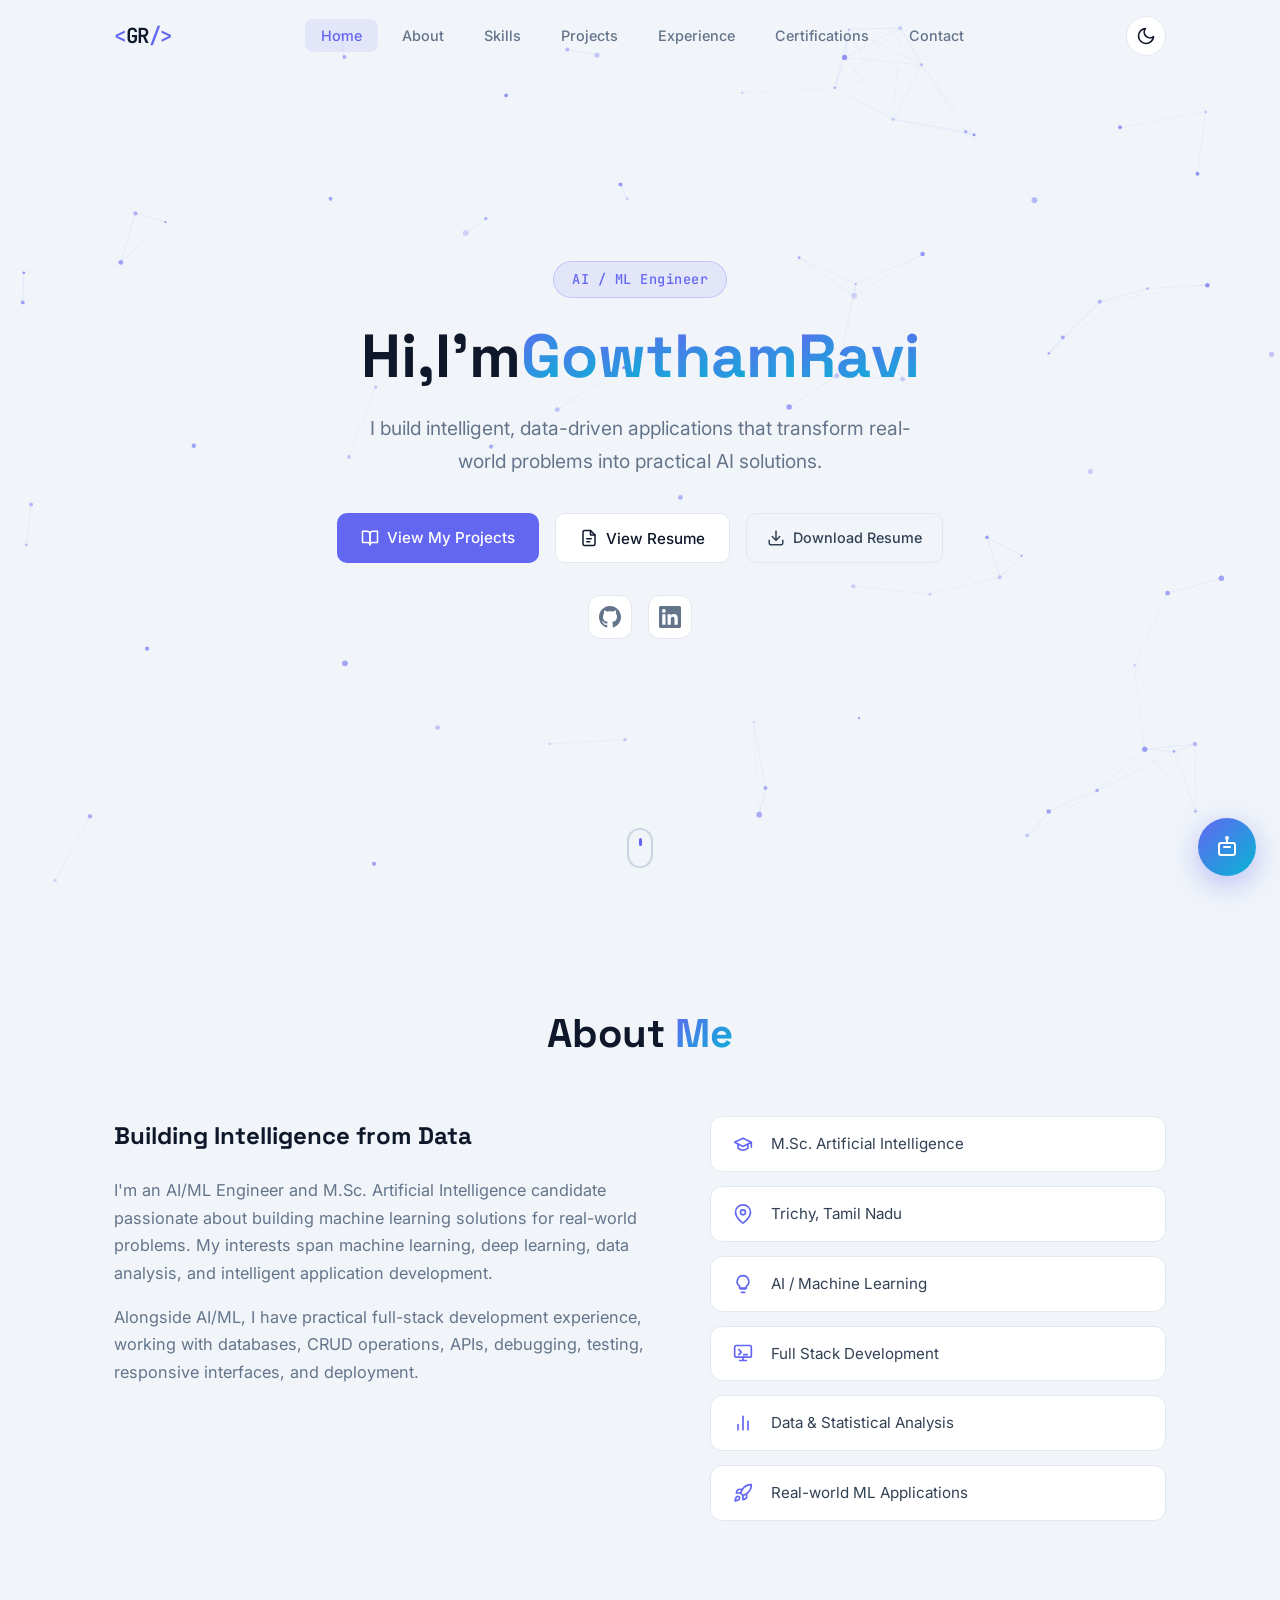
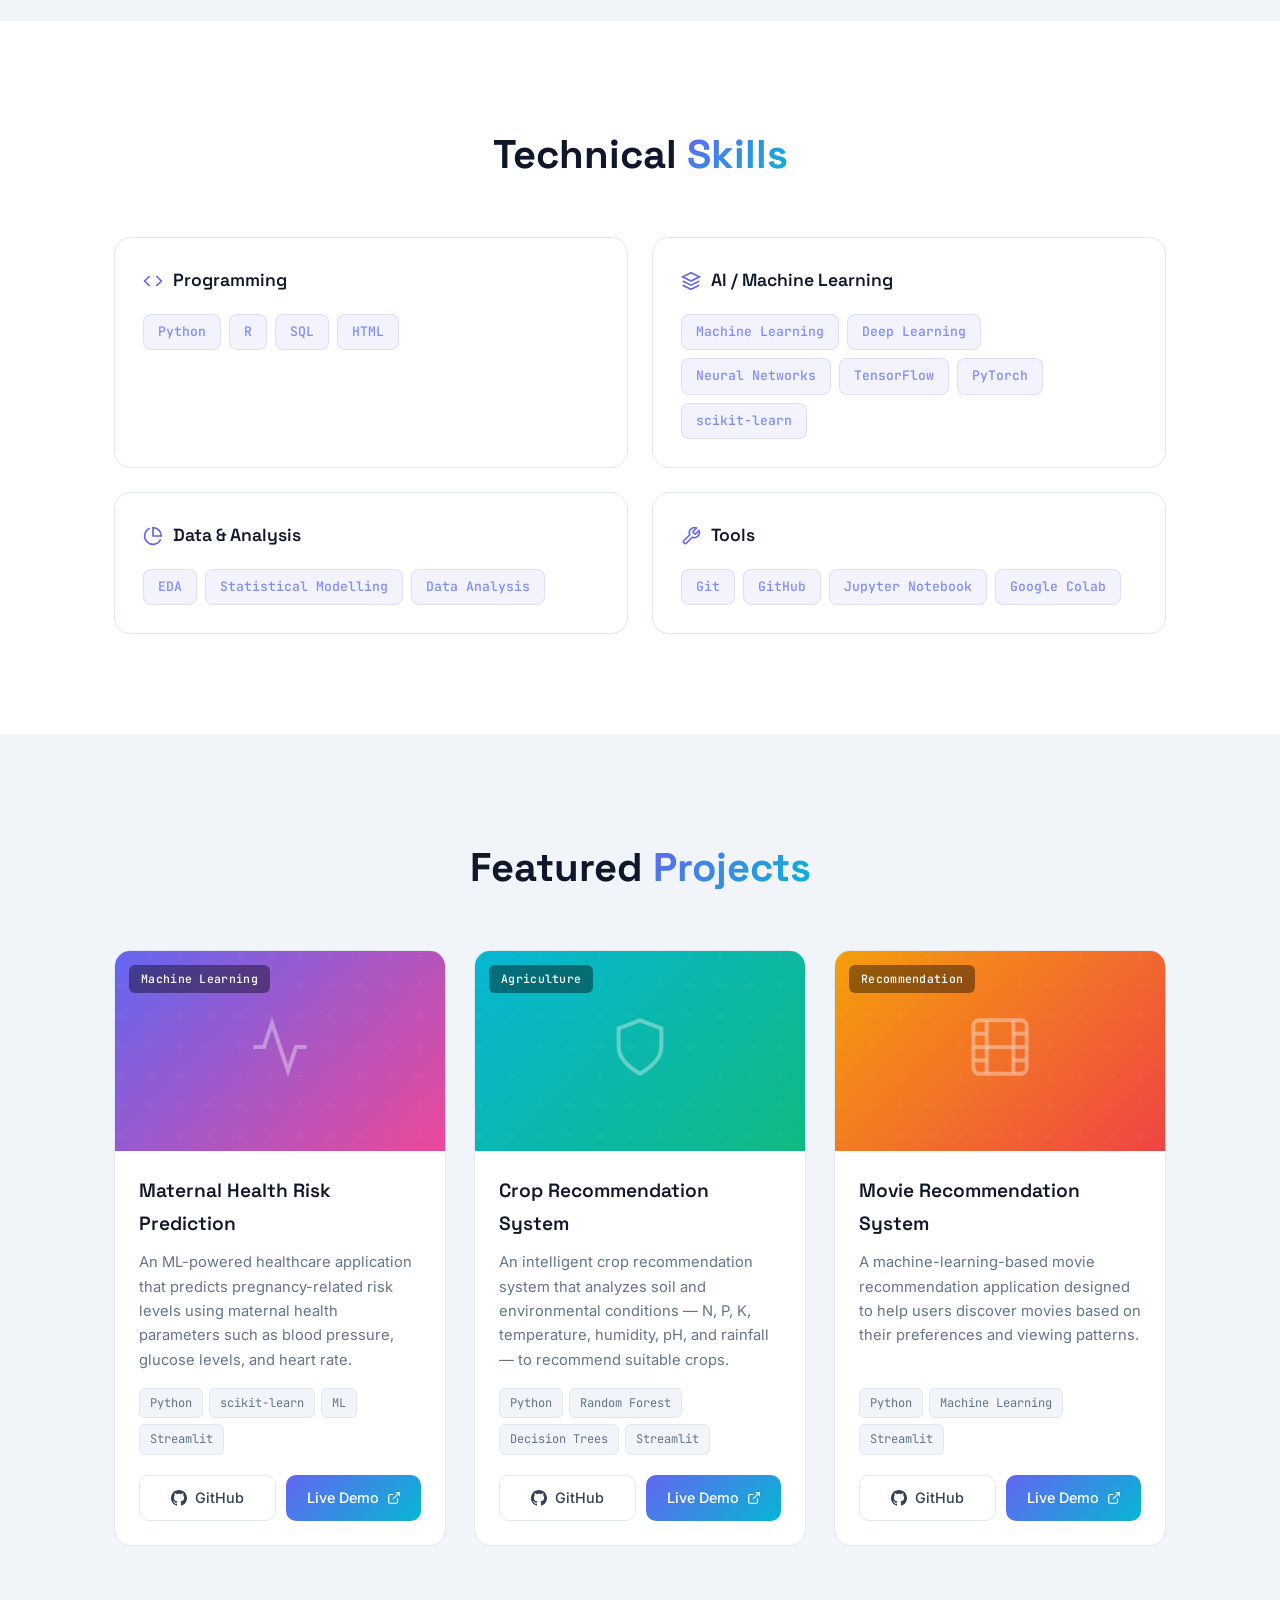
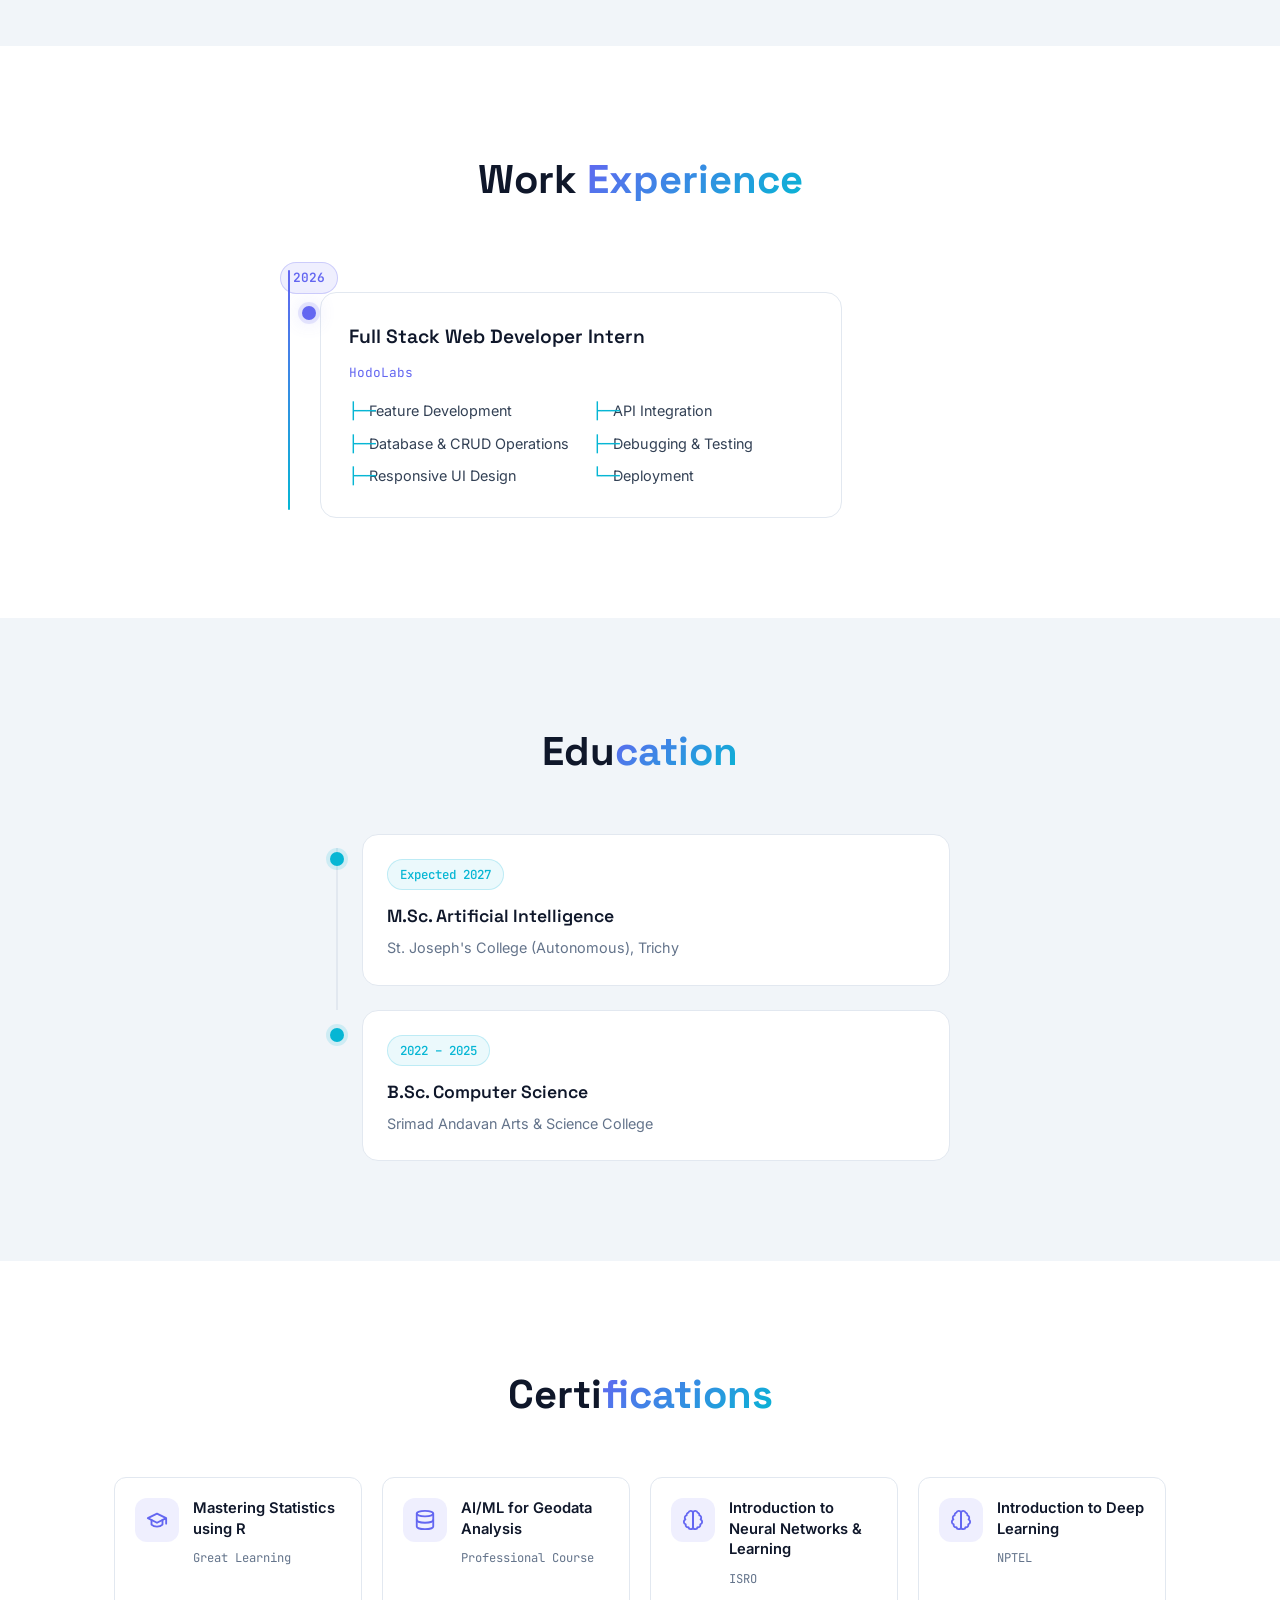
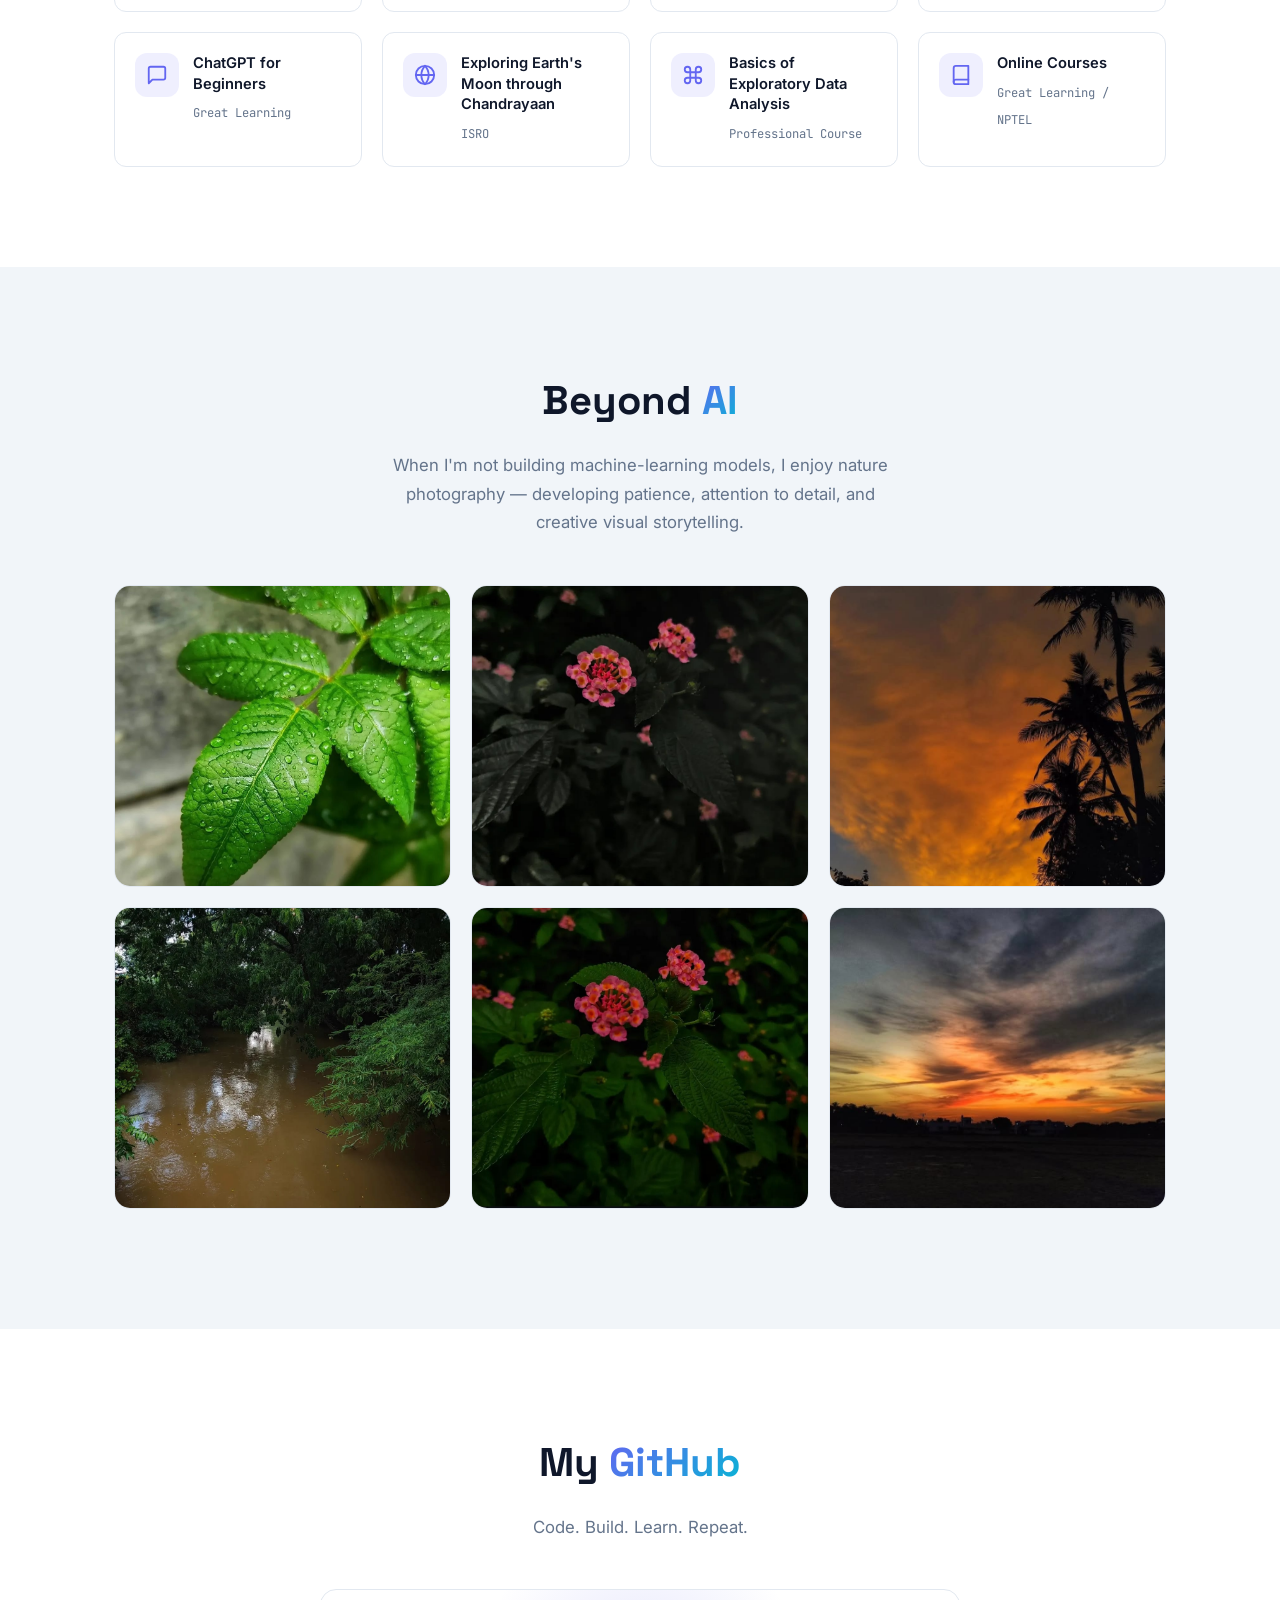
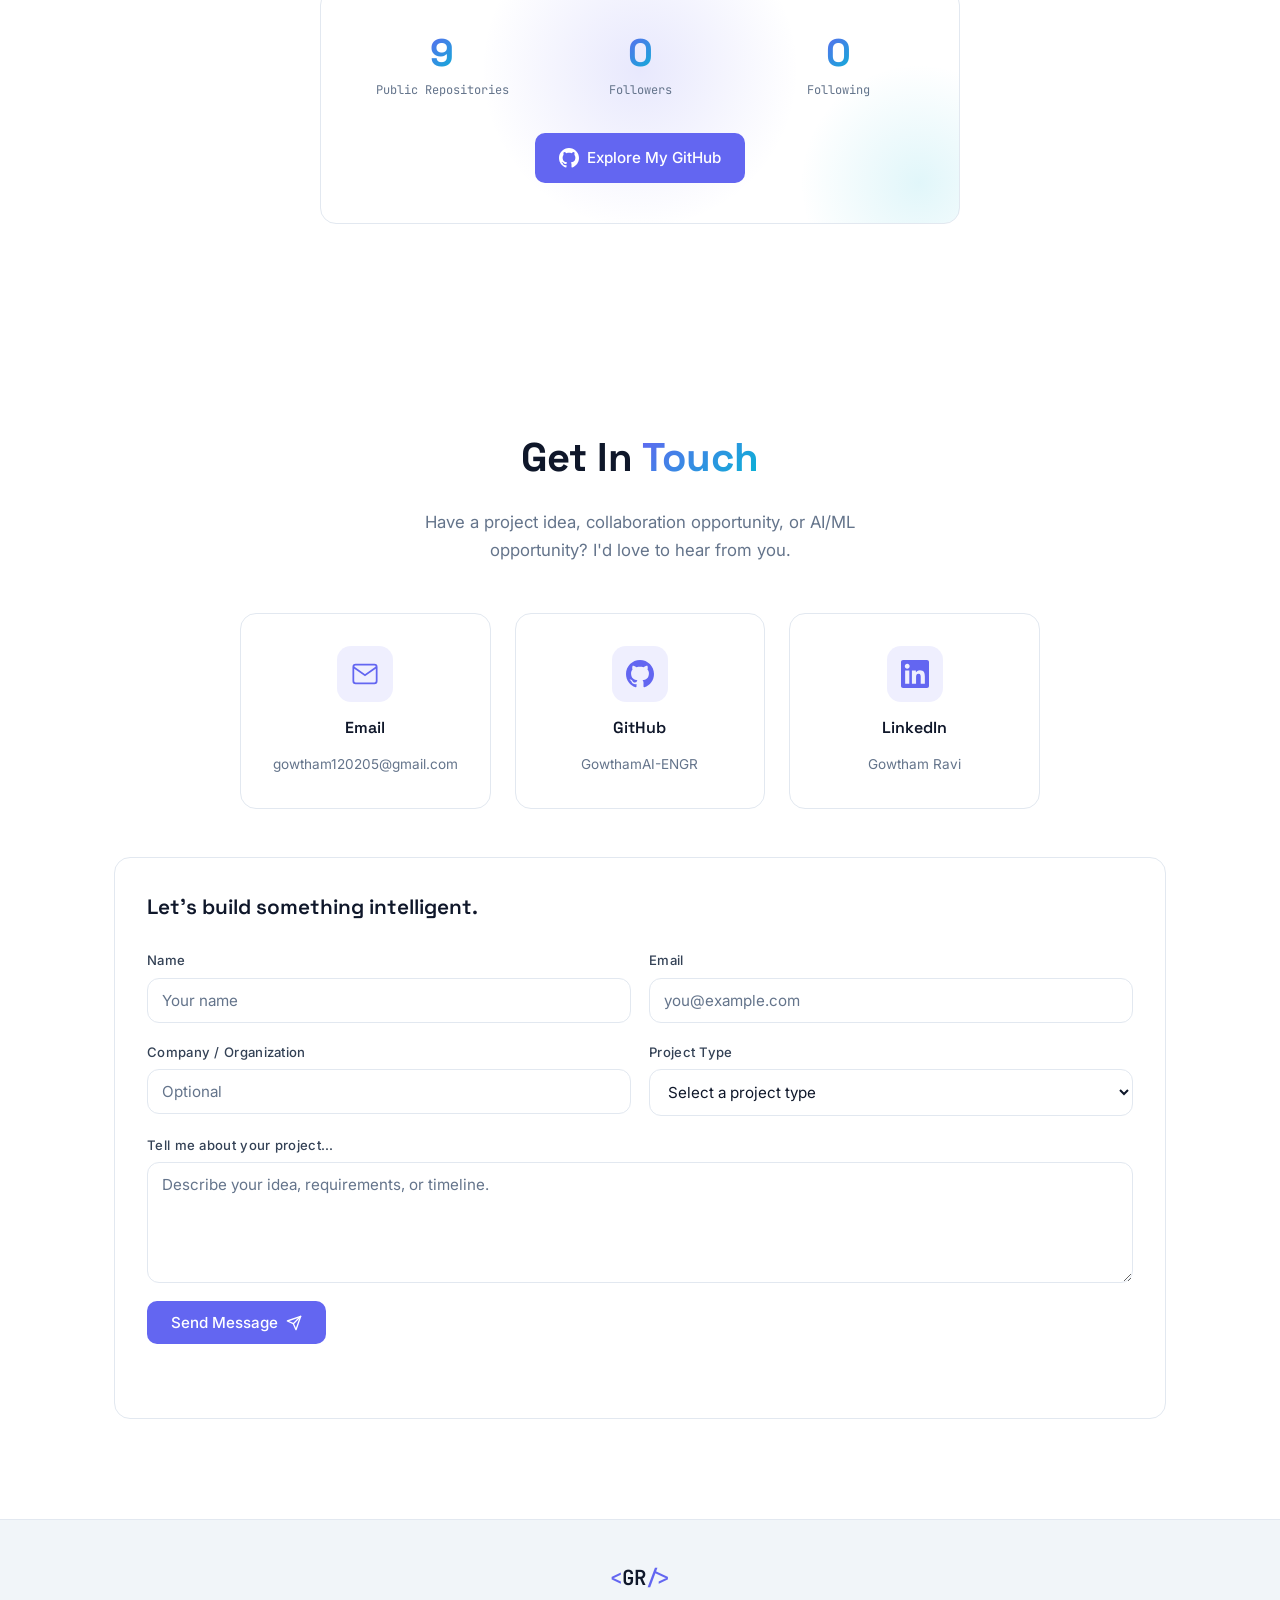
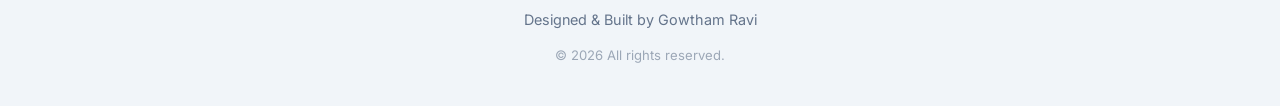
==== index.html @ 87777c16 "Fix contact form: send via Formspree instead of mailto" ====
<!DOCTYPE html>
<html lang="en" data-theme="dark">
<head>
  <meta charset="UTF-8">
  <meta name="viewport" content="width=device-width, initial-scale=1.0">
  <title>Gowtham Ravi | AI/ML Engineer</title>
  <meta name="description" content="Gowtham Ravi — AI/ML Engineer and M.Sc. Artificial Intelligence candidate building practical machine-learning and data-driven solutions.">
  <meta name="keywords" content="AI, ML, Machine Learning, Deep Learning, Python, TensorFlow, PyTorch, Portfolio">
  <meta name="author" content="Gowtham Ravi">
  <meta name="robots" content="index, follow">
  <meta name="theme-color" content="#0B1120">

  <!-- Open Graph -->
  <meta property="og:title" content="Gowtham Ravi | AI/ML Engineer">
  <meta property="og:description" content="Gowtham Ravi — AI/ML Engineer and M.Sc. Artificial Intelligence candidate building practical machine-learning and data-driven solutions.">
  <meta property="og:type" content="website">
  <meta property="og:url" content="https://gowthamai-engr.github.io/my-portfolio/">
  <meta property="og:image" content="assets/photos/photo-1.jpg">

  <!-- Twitter -->
  <meta name="twitter:card" content="summary_large_image">
  <meta name="twitter:title" content="Gowtham Ravi | AI/ML Engineer">
  <meta name="twitter:description" content="AI/ML Engineer building practical machine-learning and data-driven solutions.">

  <!-- Structured Data -->
  <script type="application/ld+json">
  {
    "@context": "https://schema.org",
    "@type": "Person",
    "name": "Gowtham Ravi",
    "jobTitle": "AI/ML Engineer",
    "email": "mailto:gowtham120205@gmail.com",
    "url": "https://gowthamai-engr.github.io/my-portfolio/",
    "sameAs": [
      "https://github.com/GowthamAI-ENGR",
      "https://www.linkedin.com/in/gowtham-ravi-12ph27b2532a6"
    ]
  }
  </script>

  <!-- Fonts -->
  <link rel="preconnect" href="https://fonts.googleapis.com">
  <link rel="preconnect" href="https://fonts.gstatic.com" crossorigin>
  <link href="https://fonts.googleapis.com/css2?family=Inter:wght@300;400;500;600;700&family=JetBrains+Mono:wght@400;500&family=Space+Grotesk:wght@500;600;700&display=swap" rel="stylesheet">

  <!-- Stylesheet -->
  <link rel="stylesheet" href="css/style.css">
  <link rel="stylesheet" href="css/features.css">

  <script>
    (function () {
      try {
        var stored = localStorage.getItem('gr-theme');
        var prefersDark = window.matchMedia('(prefers-color-scheme: dark)').matches;
        var theme = stored === 'light' || stored === 'dark' ? stored : (prefersDark ? 'dark' : 'light');
        document.documentElement.setAttribute('data-theme', theme);
      } catch (e) {
        document.documentElement.setAttribute('data-theme', 'dark');
      }
    })();
  </script>

  <!-- Favicon -->
  <link rel="icon" type="image/svg+xml" href="data:image/svg+xml,%3Csvg xmlns='http://www.w3.org/2000/svg' viewBox='0 0 24 24' fill='none' stroke='%236366f1' stroke-width='2' stroke-linecap='round' stroke-linejoin='round'%3E%3Cpath d='M12 2a5 5 0 0 1 5 5c0 1.1-.4 2.1-1 2.9.6.8 1 1.8 1 2.9a3 3 0 0 1-3 3h-2a3 3 0 0 1-3-3c0-1.1.4-2.1 1-2.9A5 5 0 0 1 12 2z'/%3E%3Cpath d='M12 22v-3'/%3E%3Cpath d='M9 19h6'/%3E%3C/svg%3E">
</head>
<body>

  <!-- Scroll Progress Bar -->
  <div class="scroll-progress" id="scrollProgress"></div>

  <!-- Navbar -->
  <nav class="navbar" id="navbar" aria-label="Primary">
    <div class="nav-container">
      <a href="#home" class="nav-logo">
        <span class="logo-bracket">&lt;</span>GR<span class="logo-bracket">/&gt;</span>
      </a>

      <ul class="nav-links" id="navLinks">
        <li><a href="#home" class="nav-link active">Home</a></li>
        <li><a href="#about" class="nav-link">About</a></li>
        <li><a href="#skills" class="nav-link">Skills</a></li>
        <li><a href="#projects" class="nav-link">Projects</a></li>
        <li><a href="#experience" class="nav-link">Experience</a></li>
        <li><a href="#certifications" class="nav-link">Certifications</a></li>
        <li><a href="#contact" class="nav-link">Contact</a></li>
      </ul>

      <button class="theme-toggle" id="themeToggle" aria-label="Toggle color theme" title="Toggle theme">
        <svg class="theme-icon theme-icon-sun" width="20" height="20" viewBox="0 0 24 24" fill="none" stroke="currentColor" stroke-width="2" stroke-linecap="round" stroke-linejoin="round"><circle cx="12" cy="12" r="5"/><line x1="12" y1="1" x2="12" y2="3"/><line x1="12" y1="21" x2="12" y2="23"/><line x1="4.22" y1="4.22" x2="5.64" y2="5.64"/><line x1="18.36" y1="18.36" x2="19.78" y2="19.78"/><line x1="1" y1="12" x2="3" y2="12"/><line x1="21" y1="12" x2="23" y2="12"/><line x1="4.22" y1="19.78" x2="5.64" y2="18.36"/><line x1="18.36" y1="5.64" x2="19.78" y2="4.22"/></svg>
        <svg class="theme-icon theme-icon-moon" width="20" height="20" viewBox="0 0 24 24" fill="none" stroke="currentColor" stroke-width="2" stroke-linecap="round" stroke-linejoin="round"><path d="M21 12.79A9 9 0 1 1 11.21 3 7 7 0 0 0 21 12.79z"/></svg>
      </button>

      <button class="hamburger" id="hamburger" aria-label="Toggle menu">
        <span></span>
        <span></span>
        <span></span>
      </button>
    </div>
  </nav>

  <!-- Hero Section -->
  <section class="hero" id="home">
    <canvas class="hero-canvas" id="heroCanvas"></canvas>
    <div class="hero-content">
      <div class="hero-badge">AI / ML Engineer</div>
      <h1 class="hero-title">
        Hi, I'm <span class="gradient-text">Gowtham Ravi</span>
      </h1>
      <p class="hero-subtitle">
        I build intelligent, data-driven applications that transform real-world problems into practical AI solutions.
      </p>
      <div class="hero-buttons">
        <a href="#projects" class="btn btn-primary magnetic-btn">
          <svg width="18" height="18" viewBox="0 0 24 24" fill="none" stroke="currentColor" stroke-width="2" stroke-linecap="round" stroke-linejoin="round"><path d="M2 3h6a4 4 0 0 1 4 4v14a3 3 0 0 0-3-3H2z"/><path d="M22 3h-6a4 4 0 0 0-4 4v14a3 3 0 0 1 3-3h7z"/></svg>
          View My Projects
        </a>
        <button type="button" class="btn btn-secondary" id="openResumeBtn">
          <svg width="18" height="18" viewBox="0 0 24 24" fill="none" stroke="currentColor" stroke-width="2" stroke-linecap="round" stroke-linejoin="round"><path d="M14 2H6a2 2 0 0 0-2 2v16a2 2 0 0 0 2 2h12a2 2 0 0 0 2-2V8z"/><polyline points="14 2 14 8 20 8"/><line x1="9" y1="13" x2="15" y2="13"/><line x1="9" y1="17" x2="13" y2="17"/></svg>
          View Resume
        </button>
        <a href="assets/resume.pdf" class="btn btn-outline" download>
          <svg width="18" height="18" viewBox="0 0 24 24" fill="none" stroke="currentColor" stroke-width="2" stroke-linecap="round" stroke-linejoin="round"><path d="M21 15v4a2 2 0 0 1-2 2H5a2 2 0 0 1-2-2v-4"/><polyline points="7 10 12 15 17 10"/><line x1="12" y1="15" x2="12" y2="3"/></svg>
          Download Resume
        </a>
      </div>
      <div class="hero-socials">
        <a href="https://github.com/GowthamAI-ENGR" target="_blank" rel="noopener" class="social-link" aria-label="GitHub">
          <svg width="22" height="22" viewBox="0 0 24 24" fill="currentColor"><path d="M12 0c-6.626 0-12 5.373-12 12 0 5.302 3.438 9.8 8.207 11.387.599.111.793-.261.793-.577v-2.234c-3.338.726-4.033-1.416-4.033-1.416-.546-1.387-1.333-1.756-1.333-1.756-1.089-.745.083-.729.083-.729 1.205.084 1.839 1.237 1.839 1.237 1.07 1.834 2.807 1.304 3.492.997.107-.775.418-1.305.762-1.604-2.665-.305-5.467-1.334-5.467-5.931 0-1.311.469-2.381 1.236-3.221-.124-.303-.535-1.524.117-3.176 0 0 1.008-.322 3.301 1.23.957-.266 1.983-.399 3.003-.404 1.02.005 2.047.138 3.006.404 2.291-1.552 3.297-1.23 3.297-1.23.653 1.653.242 2.874.118 3.176.77.84 1.235 1.911 1.235 3.221 0 4.609-2.807 5.624-5.479 5.921.43.372.823 1.102.823 2.222v3.293c0 .319.192.694.801.576 4.765-1.589 8.199-6.086 8.199-11.386 0-6.627-5.373-12-12-12z"/></svg>
        </a>
        <a href="https://www.linkedin.com/in/gowtham-ravi-12ph27b2532a6" target="_blank" rel="noopener" class="social-link" aria-label="LinkedIn">
          <svg width="22" height="22" viewBox="0 0 24 24" fill="currentColor"><path d="M20.447 20.452h-3.554v-5.569c0-1.328-.027-3.037-1.852-3.037-1.853 0-2.136 1.445-2.136 2.939v5.667H9.351V9h3.414v1.561h.046c.477-.9 1.637-1.85 3.37-1.85 3.601 0 4.267 2.37 4.267 5.455v6.286zM5.337 7.433c-1.144 0-2.063-.926-2.063-2.065 0-1.138.92-2.063 2.063-2.063 1.14 0 2.064.925 2.064 2.063 0 1.139-.925 2.065-2.064 2.065zm1.782 13.019H3.555V9h3.564v11.452zM22.225 0H1.771C.792 0 0 .774 0 1.729v20.542C0 23.227.792 24 1.771 24h20.451C23.2 24 24 23.227 24 22.271V1.729C24 .774 23.2 0 22.222 0h.003z"/></svg>
        </a>
      </div>
    </div>
    <div class="scroll-indicator">
      <div class="mouse">
        <div class="wheel"></div>
      </div>
    </div>
  </section>

  <!-- About Section -->
  <section class="section" id="about">
    <div class="container">
      <h2 class="section-title reveal">About <span class="gradient-text">Me</span></h2>
      <div class="about-grid">
        <div class="about-text reveal">
          <h3>Building Intelligence from Data</h3>
          <p>
            I'm an AI/ML Engineer and M.Sc. Artificial Intelligence candidate passionate about building machine learning solutions for real-world problems. My interests span machine learning, deep learning, data analysis, and intelligent application development.
          </p>
          <p>
            Alongside AI/ML, I have practical full-stack development experience, working with databases, CRUD operations, APIs, debugging, testing, responsive interfaces, and deployment.
          </p>
        </div>
        <div class="about-highlights reveal">
          <div class="highlight-item">
            <span class="highlight-icon"><svg width="20" height="20" viewBox="0 0 24 24" fill="none" stroke="currentColor" stroke-width="2" stroke-linecap="round" stroke-linejoin="round"><path d="M22 10v6M2 10l10-5 10 5-10 5z"/><path d="M6 12v5c3 3 9 3 12 0v-5"/></svg></span>
            <span>M.Sc. Artificial Intelligence</span>
          </div>
          <div class="highlight-item">
            <span class="highlight-icon"><svg width="20" height="20" viewBox="0 0 24 24" fill="none" stroke="currentColor" stroke-width="2" stroke-linecap="round" stroke-linejoin="round"><path d="M21 10c0 7-9 13-9 13s-9-6-9-13a9 9 0 0 1 18 0z"/><circle cx="12" cy="10" r="3"/></svg></span>
            <span>Trichy, Tamil Nadu</span>
          </div>
          <div class="highlight-item">
            <span class="highlight-icon"><svg width="20" height="20" viewBox="0 0 24 24" fill="none" stroke="currentColor" stroke-width="2" stroke-linecap="round" stroke-linejoin="round"><path d="M9 18h6"/><path d="M10 22h4"/><path d="M12 2a7 7 0 0 0-4 12.7V17h8v-2.3A7 7 0 0 0 12 2z"/></svg></span>
            <span>AI / Machine Learning</span>
          </div>
          <div class="highlight-item">
            <span class="highlight-icon"><svg width="20" height="20" viewBox="0 0 24 24" fill="none" stroke="currentColor" stroke-width="2" stroke-linecap="round" stroke-linejoin="round"><rect x="2" y="3" width="20" height="14" rx="2"/><line x1="8" y1="21" x2="16" y2="21"/><line x1="12" y1="17" x2="12" y2="21"/><polyline points="7 8 10 11 7 14"/><line x1="13" y1="14" x2="17" y2="14"/></svg></span>
            <span>Full Stack Development</span>
          </div>
          <div class="highlight-item">
            <span class="highlight-icon"><svg width="20" height="20" viewBox="0 0 24 24" fill="none" stroke="currentColor" stroke-width="2" stroke-linecap="round" stroke-linejoin="round"><line x1="18" y1="20" x2="18" y2="10"/><line x1="12" y1="20" x2="12" y2="4"/><line x1="6" y1="20" x2="6" y2="14"/></svg></span>
            <span>Data & Statistical Analysis</span>
          </div>
          <div class="highlight-item">
            <span class="highlight-icon"><svg width="20" height="20" viewBox="0 0 24 24" fill="none" stroke="currentColor" stroke-width="2" stroke-linecap="round" stroke-linejoin="round"><path d="M4.5 16.5c-1.5 1.26-2 5-2 5s3.74-.5 5-2c.71-.84.7-2.13-.09-2.91a2.18 2.18 0 0 0-2.91-.09z"/><path d="M12 15l-3-3a22 22 0 0 1 2-3.95A12.88 12.88 0 0 1 22 2c0 2.72-.78 7.5-6 11a22.35 22.35 0 0 1-4 2z"/><path d="M9 12H4s.55-3.03 2-4c1.62-1.08 5 0 5 0"/><path d="M12 15v5s3.03-.55 4-2c1.08-1.62 0-5 0-5"/></svg></span>
            <span>Real-world ML Applications</span>
          </div>
        </div>
      </div>
    </div>
  </section>

  <!-- Skills Section -->
  <section class="section section-alt" id="skills">
    <div class="container">
      <h2 class="section-title reveal">Technical <span class="gradient-text">Skills</span></h2>
      <div class="skills-grid">
        <div class="skill-category reveal">
          <h3 class="skill-category-title">
            <svg width="20" height="20" viewBox="0 0 24 24" fill="none" stroke="currentColor" stroke-width="2"><polyline points="16 18 22 12 16 6"/><polyline points="8 6 2 12 8 18"/></svg>
            Programming
          </h3>
          <div class="skill-tags">
            <span class="skill-tag">Python</span>
            <span class="skill-tag">R</span>
            <span class="skill-tag">SQL</span>
            <span class="skill-tag">HTML</span>
          </div>
        </div>
        <div class="skill-category reveal">
          <h3 class="skill-category-title">
            <svg width="20" height="20" viewBox="0 0 24 24" fill="none" stroke="currentColor" stroke-width="2"><path d="M12 2L2 7l10 5 10-5-10-5z"/><path d="M2 17l10 5 10-5"/><path d="M2 12l10 5 10-5"/></svg>
            AI / Machine Learning
          </h3>
          <div class="skill-tags">
            <span class="skill-tag">Machine Learning</span>
            <span class="skill-tag">Deep Learning</span>
            <span class="skill-tag">Neural Networks</span>
            <span class="skill-tag">TensorFlow</span>
            <span class="skill-tag">PyTorch</span>
            <span class="skill-tag">scikit-learn</span>
          </div>
        </div>
        <div class="skill-category reveal">
          <h3 class="skill-category-title">
            <svg width="20" height="20" viewBox="0 0 24 24" fill="none" stroke="currentColor" stroke-width="2"><path d="M21.21 15.89A10 10 0 1 1 8 2.83"/><path d="M22 12A10 10 0 0 0 12 2v10z"/></svg>
            Data & Analysis
          </h3>
          <div class="skill-tags">
            <span class="skill-tag">EDA</span>
            <span class="skill-tag">Statistical Modelling</span>
            <span class="skill-tag">Data Analysis</span>
          </div>
        </div>
        <div class="skill-category reveal">
          <h3 class="skill-category-title">
            <svg width="20" height="20" viewBox="0 0 24 24" fill="none" stroke="currentColor" stroke-width="2"><path d="M14.7 6.3a1 1 0 0 0 0 1.4l1.6 1.6a1 1 0 0 0 1.4 0l3.77-3.77a6 6 0 0 1-7.94 7.94l-6.91 6.91a2.12 2.12 0 0 1-3-3l6.91-6.91a6 6 0 0 1 7.94-7.94l-3.76 3.76z"/></svg>
            Tools
          </h3>
          <div class="skill-tags">
            <span class="skill-tag">Git</span>
            <span class="skill-tag">GitHub</span>
            <span class="skill-tag">Jupyter Notebook</span>
            <span class="skill-tag">Google Colab</span>
          </div>
        </div>
      </div>
    </div>
  </section>

  <!-- Projects Section -->
  <section class="section" id="projects">
    <div class="container">
      <h2 class="section-title reveal">Featured <span class="gradient-text">Projects</span></h2>
      <div class="projects-grid">

        <!-- Project 1: Maternal Health -->
        <div class="project-card reveal">
          <div class="project-image" style="--card-gradient: linear-gradient(135deg, #6366F1, #ec4899);">
            <div class="project-image-inner">
              <svg width="64" height="64" viewBox="0 0 24 24" fill="none" stroke="currentColor" stroke-width="1.5" opacity="0.6"><path d="M22 12h-4l-3 9L9 3l-3 9H2"/></svg>
            </div>
            <div class="project-badge">Machine Learning</div>
          </div>
          <div class="project-content">
            <h3 class="project-title">Maternal Health Risk Prediction</h3>
            <p class="project-desc">
              An ML-powered healthcare application that predicts pregnancy-related risk levels using maternal health parameters such as blood pressure, glucose levels, and heart rate.
            </p>
            <div class="project-tags">
              <span>Python</span>
              <span>scikit-learn</span>
              <span>ML</span>
              <span>Streamlit</span>
            </div>
            <div class="project-buttons">
              <a href="https://github.com/GowthamAI-ENGR/Pregnancy_Risk_Prediction" target="_blank" rel="noopener" class="btn btn-outline">
                <svg width="16" height="16" viewBox="0 0 24 24" fill="currentColor"><path d="M12 0c-6.626 0-12 5.373-12 12 0 5.302 3.438 9.8 8.207 11.387.599.111.793-.261.793-.577v-2.234c-3.338.726-4.033-1.416-4.033-1.416-.546-1.387-1.333-1.756-1.333-1.756-1.089-.745.083-.729.083-.729 1.205.084 1.839 1.237 1.839 1.237 1.07 1.834 2.807 1.304 3.492.997.107-.775.418-1.305.762-1.604-2.665-.305-5.467-1.334-5.467-5.931 0-1.311.469-2.381 1.236-3.221-.124-.303-.535-1.524.117-3.176 0 0 1.008-.322 3.301 1.23.957-.266 1.983-.399 3.003-.404 1.02.005 2.047.138 3.006.404 2.291-1.552 3.297-1.23 3.297-1.23.653 1.653.242 2.874.118 3.176.77.84 1.235 1.911 1.235 3.221 0 4.609-2.807 5.624-5.479 5.921.43.372.823 1.102.823 2.222v3.293c0 .319.192.694.801.576 4.765-1.589 8.199-6.086 8.199-11.386 0-6.627-5.373-12-12-12z"/></svg>
                GitHub
              </a>
              <a href="https://pregnancyriskprediction-1222.streamlit.app/" target="_blank" rel="noopener" class="btn btn-accent">
                Live Demo
                <svg width="14" height="14" viewBox="0 0 24 24" fill="none" stroke="currentColor" stroke-width="2"><path d="M18 13v6a2 2 0 0 1-2 2H5a2 2 0 0 1-2-2V8a2 2 0 0 1 2-2h6"/><polyline points="15 3 21 3 21 9"/><line x1="10" y1="14" x2="21" y2="3"/></svg>
              </a>
            </div>
          </div>
        </div>

        <!-- Project 2: Crop Recommendation -->
        <div class="project-card reveal">
          <div class="project-image" style="--card-gradient: linear-gradient(135deg, #06B6D4, #10B981);">
            <div class="project-image-inner">
              <svg width="64" height="64" viewBox="0 0 24 24" fill="none" stroke="currentColor" stroke-width="1.5" opacity="0.6"><path d="M12 22s8-4 8-10V5l-8-3-8 3v7c0 6 8 10 8 10z"/></svg>
            </div>
            <div class="project-badge">Agriculture</div>
          </div>
          <div class="project-content">
            <h3 class="project-title">Crop Recommendation System</h3>
            <p class="project-desc">
              An intelligent crop recommendation system that analyzes soil and environmental conditions — N, P, K, temperature, humidity, pH, and rainfall — to recommend suitable crops.
            </p>
            <div class="project-tags">
              <span>Python</span>
              <span>Random Forest</span>
              <span>Decision Trees</span>
              <span>Streamlit</span>
            </div>
            <div class="project-buttons">
              <a href="https://github.com/GowthamAI-ENGR/crop-recommendation-system" target="_blank" rel="noopener" class="btn btn-outline">
                <svg width="16" height="16" viewBox="0 0 24 24" fill="currentColor"><path d="M12 0c-6.626 0-12 5.373-12 12 0 5.302 3.438 9.8 8.207 11.387.599.111.793-.261.793-.577v-2.234c-3.338.726-4.033-1.416-4.033-1.416-.546-1.387-1.333-1.756-1.333-1.756-1.089-.745.083-.729.083-.729 1.205.084 1.839 1.237 1.839 1.237 1.07 1.834 2.807 1.304 3.492.997.107-.775.418-1.305.762-1.604-2.665-.305-5.467-1.334-5.467-5.931 0-1.311.469-2.381 1.236-3.221-.124-.303-.535-1.524.117-3.176 0 0 1.008-.322 3.301 1.23.957-.266 1.983-.399 3.003-.404 1.02.005 2.047.138 3.006.404 2.291-1.552 3.297-1.23 3.297-1.23.653 1.653.242 2.874.118 3.176.77.84 1.235 1.911 1.235 3.221 0 4.609-2.807 5.624-5.479 5.921.43.372.823 1.102.823 2.222v3.293c0 .319.192.694.801.576 4.765-1.589 8.199-6.086 8.199-11.386 0-6.627-5.373-12-12-12z"/></svg>
                GitHub
              </a>
              <a href="https://crop-recommendation-system-2222.streamlit.app/" target="_blank" rel="noopener" class="btn btn-accent">
                Live Demo
                <svg width="14" height="14" viewBox="0 0 24 24" fill="none" stroke="currentColor" stroke-width="2"><path d="M18 13v6a2 2 0 0 1-2 2H5a2 2 0 0 1-2-2V8a2 2 0 0 1 2-2h6"/><polyline points="15 3 21 3 21 9"/><line x1="10" y1="14" x2="21" y2="3"/></svg>
              </a>
            </div>
          </div>
        </div>

        <!-- Project 3: Movie Recommendation -->
        <div class="project-card reveal">
          <div class="project-image" style="--card-gradient: linear-gradient(135deg, #F59E0B, #EF4444);">
            <div class="project-image-inner">
              <svg width="64" height="64" viewBox="0 0 24 24" fill="none" stroke="currentColor" stroke-width="1.5" opacity="0.6"><rect x="2" y="2" width="20" height="20" rx="2.18" ry="2.18"/><line x1="7" y1="2" x2="7" y2="22"/><line x1="17" y1="2" x2="17" y2="22"/><line x1="2" y1="12" x2="22" y2="12"/><line x1="2" y1="7" x2="7" y2="7"/><line x1="2" y1="17" x2="7" y2="17"/><line x1="17" y1="17" x2="22" y2="17"/><line x1="17" y1="7" x2="22" y2="7"/></svg>
            </div>
            <div class="project-badge">Recommendation</div>
          </div>
          <div class="project-content">
            <h3 class="project-title">Movie Recommendation System</h3>
            <p class="project-desc">
              A machine-learning-based movie recommendation application designed to help users discover movies based on their preferences and viewing patterns.
            </p>
            <div class="project-tags">
              <span>Python</span>
              <span>Machine Learning</span>
              <span>Streamlit</span>
            </div>
            <div class="project-buttons">
              <a href="https://github.com/GowthamAI-ENGR/Movie_recommendation_system" target="_blank" rel="noopener" class="btn btn-outline">
                <svg width="16" height="16" viewBox="0 0 24 24" fill="currentColor"><path d="M12 0c-6.626 0-12 5.373-12 12 0 5.302 3.438 9.8 8.207 11.387.599.111.793-.261.793-.577v-2.234c-3.338.726-4.033-1.416-4.033-1.416-.546-1.387-1.333-1.756-1.333-1.756-1.089-.745.083-.729.083-.729 1.205.084 1.839 1.237 1.839 1.237 1.07 1.834 2.807 1.304 3.492.997.107-.775.418-1.305.762-1.604-2.665-.305-5.467-1.334-5.467-5.931 0-1.311.469-2.381 1.236-3.221-.124-.303-.535-1.524.117-3.176 0 0 1.008-.322 3.301 1.23.957-.266 1.983-.399 3.003-.404 1.02.005 2.047.138 3.006.404 2.291-1.552 3.297-1.23 3.297-1.23.653 1.653.242 2.874.118 3.176.77.84 1.235 1.911 1.235 3.221 0 4.609-2.807 5.624-5.479 5.921.43.372.823 1.102.823 2.222v3.293c0 .319.192.694.801.576 4.765-1.589 8.199-6.086 8.199-11.386 0-6.627-5.373-12-12-12z"/></svg>
                GitHub
              </a>
              <a href="https://movierecommendationsystem-govi.streamlit.app/" target="_blank" rel="noopener" class="btn btn-accent">
                Live Demo
                <svg width="14" height="14" viewBox="0 0 24 24" fill="none" stroke="currentColor" stroke-width="2"><path d="M18 13v6a2 2 0 0 1-2 2H5a2 2 0 0 1-2-2V8a2 2 0 0 1 2-2h6"/><polyline points="15 3 21 3 21 9"/><line x1="10" y1="14" x2="21" y2="3"/></svg>
              </a>
            </div>
          </div>
        </div>

      </div>
    </div>
  </section>

  <!-- Experience Section -->
  <section class="section section-alt" id="experience">
    <div class="container">
      <h2 class="section-title reveal">Work <span class="gradient-text">Experience</span></h2>
      <div class="timeline reveal">
        <div class="timeline-item">
          <div class="timeline-marker">
            <span class="timeline-year">2026</span>
            <span class="timeline-dot"></span>
          </div>
          <div class="timeline-card">
            <h3 class="timeline-title">Full Stack Web Developer Intern</h3>
            <span class="timeline-company">HodoLabs</span>
            <ul class="timeline-list">
              <li>Feature Development</li>
              <li>API Integration</li>
              <li>Database &amp; CRUD Operations</li>
              <li>Debugging &amp; Testing</li>
              <li>Responsive UI Design</li>
              <li>Deployment</li>
            </ul>
          </div>
        </div>
      </div>
    </div>
  </section>

  <!-- Education Section -->
  <section class="section" id="education">
    <div class="container">
      <h2 class="section-title reveal">Edu<span class="gradient-text">cation</span></h2>
      <div class="edu-timeline reveal">
        <div class="edu-item">
          <div class="edu-dot"></div>
          <div class="edu-card">
            <span class="edu-date">Expected 2027</span>
            <h3 class="edu-title">M.Sc. Artificial Intelligence</h3>
            <p class="edu-school">St. Joseph's College (Autonomous), Trichy</p>
          </div>
        </div>
        <div class="edu-item">
          <div class="edu-dot"></div>
          <div class="edu-card">
            <span class="edu-date">2022 – 2025</span>
            <h3 class="edu-title">B.Sc. Computer Science</h3>
            <p class="edu-school">Srimad Andavan Arts &amp; Science College</p>
          </div>
        </div>
      </div>
    </div>
  </section>

  <!-- Certifications Section -->
  <section class="section section-alt" id="certifications">
    <div class="container">
      <h2 class="section-title reveal">Certi<span class="gradient-text">fications</span></h2>
      <div class="cert-grid reveal">
        <div class="cert-card">
          <div class="cert-icon">
            <svg width="22" height="22" viewBox="0 0 24 24" fill="none" stroke="currentColor" stroke-width="2" stroke-linecap="round" stroke-linejoin="round"><path d="M22 10v6M2 10l10-5 10 5-10 5z"/><path d="M6 12v5c3 3 9 3 12 0v-5"/></svg>
          </div>
          <div class="cert-info">
            <h4>Mastering Statistics using R</h4>
            <span>Great Learning</span>
          </div>
        </div>
        <div class="cert-card">
          <div class="cert-icon">
            <svg width="22" height="22" viewBox="0 0 24 24" fill="none" stroke="currentColor" stroke-width="2" stroke-linecap="round" stroke-linejoin="round"><ellipse cx="12" cy="5" rx="9" ry="3"/><path d="M21 12c0 1.66-4 3-9 3s-9-1.34-9-3"/><path d="M3 5v14c0 1.66 4 3 9 3s9-1.34 9-3V5"/></svg>
          </div>
          <div class="cert-info">
            <h4>AI/ML for Geodata Analysis</h4>
            <span>Professional Course</span>
          </div>
        </div>
        <div class="cert-card">
          <div class="cert-icon">
            <svg width="22" height="22" viewBox="0 0 24 24" fill="none" stroke="currentColor" stroke-width="2" stroke-linecap="round" stroke-linejoin="round"><path d="M9.5 2A2.5 2.5 0 0 1 12 4.5v15a2.5 2.5 0 0 1-4.96.44 2.5 2.5 0 0 1-2.96-3.08 3 3 0 0 1-.34-5.58 2.5 2.5 0 0 1 1.32-4.24 2.5 2.5 0 0 1 1.98-3A2.5 2.5 0 0 1 9.5 2z"/><path d="M14.5 2A2.5 2.5 0 0 0 12 4.5v15a2.5 2.5 0 0 0 4.96.44 2.5 2.5 0 0 0 2.96-3.08 3 3 0 0 0 .34-5.58 2.5 2.5 0 0 0-1.32-4.24 2.5 2.5 0 0 0-1.98-3A2.5 2.5 0 0 0 14.5 2z"/></svg>
          </div>
          <div class="cert-info">
            <h4>Introduction to Neural Networks &amp; Learning</h4>
            <span>ISRO</span>
          </div>
        </div>
        <div class="cert-card">
          <div class="cert-icon">
            <svg width="22" height="22" viewBox="0 0 24 24" fill="none" stroke="currentColor" stroke-width="2" stroke-linecap="round" stroke-linejoin="round"><path d="M9.5 2A2.5 2.5 0 0 1 12 4.5v15a2.5 2.5 0 0 1-4.96.44 2.5 2.5 0 0 1-2.96-3.08 3 3 0 0 1-.34-5.58 2.5 2.5 0 0 1 1.32-4.24 2.5 2.5 0 0 1 1.98-3A2.5 2.5 0 0 1 9.5 2z"/><path d="M14.5 2A2.5 2.5 0 0 0 12 4.5v15a2.5 2.5 0 0 0 4.96.44 2.5 2.5 0 0 0 2.96-3.08 3 3 0 0 0 .34-5.58 2.5 2.5 0 0 0-1.32-4.24 2.5 2.5 0 0 0-1.98-3A2.5 2.5 0 0 0 14.5 2z"/></svg>
          </div>
          <div class="cert-info">
            <h4>Introduction to Deep Learning</h4>
            <span>NPTEL</span>
          </div>
        </div>
        <div class="cert-card">
          <div class="cert-icon">
            <svg width="22" height="22" viewBox="0 0 24 24" fill="none" stroke="currentColor" stroke-width="2" stroke-linecap="round" stroke-linejoin="round"><path d="M21 15a2 2 0 0 1-2 2H7l-4 4V5a2 2 0 0 1 2-2h14a2 2 0 0 1 2 2z"/></svg>
          </div>
          <div class="cert-info">
            <h4>ChatGPT for Beginners</h4>
            <span>Great Learning</span>
          </div>
        </div>
        <div class="cert-card">
          <div class="cert-icon">
            <svg width="22" height="22" viewBox="0 0 24 24" fill="none" stroke="currentColor" stroke-width="2" stroke-linecap="round" stroke-linejoin="round"><circle cx="12" cy="12" r="10"/><path d="M12 2a14.5 14.5 0 0 0 0 20 14.5 14.5 0 0 0 0-20"/><path d="M2 12h20"/></svg>
          </div>
          <div class="cert-info">
            <h4>Exploring Earth's Moon through Chandrayaan</h4>
            <span>ISRO</span>
          </div>
        </div>
        <div class="cert-card">
          <div class="cert-icon">
            <svg width="22" height="22" viewBox="0 0 24 24" fill="none" stroke="currentColor" stroke-width="2" stroke-linecap="round" stroke-linejoin="round"><path d="M18 3a3 3 0 0 0-3 3v12a3 3 0 0 0 3 3 3 3 0 0 0 3-3 3 3 0 0 0-3-3H6a3 3 0 0 0-3 3 3 3 0 0 0 3 3 3 3 0 0 0 3-3V6a3 3 0 0 0-3-3 3 3 0 0 0-3 3 3 3 0 0 0 3 3h12a3 3 0 0 0 3-3 3 3 0 0 0-3-3z"/></svg>
          </div>
          <div class="cert-info">
            <h4>Basics of Exploratory Data Analysis</h4>
            <span>Professional Course</span>
          </div>
        </div>
        <div class="cert-card">
          <div class="cert-icon">
            <svg width="22" height="22" viewBox="0 0 24 24" fill="none" stroke="currentColor" stroke-width="2" stroke-linecap="round" stroke-linejoin="round"><path d="M4 19.5A2.5 2.5 0 0 1 6.5 17H20"/><path d="M6.5 2H20v20H6.5A2.5 2.5 0 0 1 4 19.5v-15A2.5 2.5 0 0 1 6.5 2z"/></svg>
          </div>
          <div class="cert-info">
            <h4>Online Courses</h4>
            <span>Great Learning / NPTEL</span>
          </div>
        </div>
      </div>
    </div>
  </section>

  <!-- Beyond AI Section -->
  <section class="section" id="gallery">
    <div class="container">
      <h2 class="section-title reveal">Beyond <span class="gradient-text">AI</span></h2>
      <p class="section-subtitle reveal">When I'm not building machine-learning models, I enjoy nature photography — developing patience, attention to detail, and creative visual storytelling.</p>
      <div class="gallery-grid reveal">
        <figure class="gallery-item">
          <img class="gallery-img" src="assets/photos/photo-1.jpg" alt="Nature photography" loading="lazy">
          <figcaption>Nature Through My Lens</figcaption>
        </figure>
        <figure class="gallery-item">
          <img class="gallery-img" src="assets/photos/photo-2.jpg" alt="Nature photography" loading="lazy">
          <figcaption>Every Frame Tells a Story</figcaption>
        </figure>
        <figure class="gallery-item">
          <img class="gallery-img" src="assets/photos/photo-3.jpg" alt="Nature photography" loading="lazy">
          <figcaption>Patience &amp; Detail</figcaption>
        </figure>
        <figure class="gallery-item">
          <img class="gallery-img" src="assets/photos/photo-4.jpg" alt="Nature photography" loading="lazy">
          <figcaption>Finding Balance</figcaption>
        </figure>
        <figure class="gallery-item">
          <img class="gallery-img" src="assets/photos/photo-5.jpg" alt="Nature photography" loading="lazy">
          <figcaption>Golden Hours</figcaption>
        </figure>
        <figure class="gallery-item">
          <img class="gallery-img" src="assets/photos/photo-6.jpg" alt="Nature photography" loading="lazy">
          <figcaption>Framing the World</figcaption>
        </figure>
      </div>
    </div>
  </section>

  <!-- GitHub Section -->
  <section class="section section-alt" id="github">
    <div class="container">
      <h2 class="section-title reveal">My <span class="gradient-text">GitHub</span></h2>
      <p class="section-subtitle reveal">Code. Build. Learn. Repeat.</p>
      <div class="github-card reveal">
        <div class="github-stats">
          <div class="stat">
            <span class="stat-number" id="statRepos" data-counter="9">9</span>
            <span class="stat-label">Public Repositories</span>
          </div>
          <div class="stat">
            <span class="stat-number" id="statFollowers" data-counter="0">0</span>
            <span class="stat-label">Followers</span>
          </div>
          <div class="stat">
            <span class="stat-number" id="statFollowing" data-counter="0">0</span>
            <span class="stat-label">Following</span>
          </div>
        </div>
        <a href="https://github.com/GowthamAI-ENGR" target="_blank" rel="noopener" class="btn btn-primary">
          <svg width="20" height="20" viewBox="0 0 24 24" fill="currentColor"><path d="M12 0c-6.626 0-12 5.373-12 12 0 5.302 3.438 9.8 8.207 11.387.599.111.793-.261.793-.577v-2.234c-3.338.726-4.033-1.416-4.033-1.416-.546-1.387-1.333-1.756-1.333-1.756-1.089-.745.083-.729.083-.729 1.205.084 1.839 1.237 1.839 1.237 1.07 1.834 2.807 1.304 3.492.997.107-.775.418-1.305.762-1.604-2.665-.305-5.467-1.334-5.467-5.931 0-1.311.469-2.381 1.236-3.221-.124-.303-.535-1.524.117-3.176 0 0 1.008-.322 3.301 1.23.957-.266 1.983-.399 3.003-.404 1.02.005 2.047.138 3.006.404 2.291-1.552 3.297-1.23 3.297-1.23.653 1.653.242 2.874.118 3.176.77.84 1.235 1.911 1.235 3.221 0 4.609-2.807 5.624-5.479 5.921.43.372.823 1.102.823 2.222v3.293c0 .319.192.694.801.576 4.765-1.589 8.199-6.086 8.199-11.386 0-6.627-5.373-12-12-12z"/></svg>
          Explore My GitHub
        </a>
      </div>
    </div>
  </section>

  <!-- Contact Section -->
  <section class="section section-alt" id="contact">
    <div class="container">
      <h2 class="section-title reveal">Get In <span class="gradient-text">Touch</span></h2>
      <p class="section-subtitle reveal">Have a project idea, collaboration opportunity, or AI/ML opportunity? I'd love to hear from you.</p>
      <div class="contact-grid reveal">
        <a href="mailto:gowtham120205@gmail.com" class="contact-card">
          <div class="contact-icon">
            <svg width="28" height="28" viewBox="0 0 24 24" fill="none" stroke="currentColor" stroke-width="1.5"><path d="M4 4h16c1.1 0 2 .9 2 2v12c0 1.1-.9 2-2 2H4c-1.1 0-2-.9-2-2V6c0-1.1.9-2 2-2z"/><polyline points="22,6 12,13 2,6"/></svg>
          </div>
          <span class="contact-label">Email</span>
          <span class="contact-value">gowtham120205@gmail.com</span>
        </a>
        <a href="https://github.com/GowthamAI-ENGR" target="_blank" rel="noopener" class="contact-card">
          <div class="contact-icon">
            <svg width="28" height="28" viewBox="0 0 24 24" fill="currentColor"><path d="M12 0c-6.626 0-12 5.373-12 12 0 5.302 3.438 9.8 8.207 11.387.599.111.793-.261.793-.577v-2.234c-3.338.726-4.033-1.416-4.033-1.416-.546-1.387-1.333-1.756-1.333-1.756-1.089-.745.083-.729.083-.729 1.205.084 1.839 1.237 1.839 1.237 1.07 1.834 2.807 1.304 3.492.997.107-.775.418-1.305.762-1.604-2.665-.305-5.467-1.334-5.467-5.931 0-1.311.469-2.381 1.236-3.221-.124-.303-.535-1.524.117-3.176 0 0 1.008-.322 3.301 1.23.957-.266 1.983-.399 3.003-.404 1.02.005 2.047.138 3.006.404 2.291-1.552 3.297-1.23 3.297-1.23.653 1.653.242 2.874.118 3.176.77.84 1.235 1.911 1.235 3.221 0 4.609-2.807 5.624-5.479 5.921.43.372.823 1.102.823 2.222v3.293c0 .319.192.694.801.576 4.765-1.589 8.199-6.086 8.199-11.386 0-6.627-5.373-12-12-12z"/></svg>
          </div>
          <span class="contact-label">GitHub</span>
          <span class="contact-value">GowthamAI-ENGR</span>
        </a>
        <a href="https://www.linkedin.com/in/gowtham-ravi-12ph27b2532a6" target="_blank" rel="noopener" class="contact-card">
          <div class="contact-icon">
            <svg width="28" height="28" viewBox="0 0 24 24" fill="currentColor"><path d="M20.447 20.452h-3.554v-5.569c0-1.328-.027-3.037-1.852-3.037-1.853 0-2.136 1.445-2.136 2.939v5.667H9.351V9h3.414v1.561h.046c.477-.9 1.637-1.85 3.37-1.85 3.601 0 4.267 2.37 4.267 5.455v6.286zM5.337 7.433c-1.144 0-2.063-.926-2.063-2.065 0-1.138.92-2.063 2.063-2.063 1.14 0 2.064.925 2.064 2.063 0 1.139-.925 2.065-2.064 2.065zm1.782 13.019H3.555V9h3.564v11.452zM22.225 0H1.771C.792 0 0 .774 0 1.729v20.542C0 23.227.792 24 1.771 24h20.451C23.2 24 24 23.227 24 22.271V1.729C24 .774 23.2 0 22.222 0h.003z"/></svg>
          </div>
          <span class="contact-label">LinkedIn</span>
          <span class="contact-value">Gowtham Ravi</span>
        </a>
      </div>

      <div class="contact-form-wrap reveal">
        <h3 class="contact-form-title">Let's build something intelligent.</h3>
        <form class="contact-form" id="contactForm" action="https://formspree.io/f/xvkorzdk" method="POST" novalidate>
          <div class="form-row">
            <div class="form-field">
              <label for="cf-name">Name</label>
              <input type="text" id="cf-name" name="name" placeholder="Your name" autocomplete="name" required>
            </div>
            <div class="form-field">
              <label for="cf-email">Email</label>
              <input type="email" id="cf-email" name="email" placeholder="you@example.com" autocomplete="email" required>
            </div>
          </div>
          <div class="form-row">
            <div class="form-field">
              <label for="cf-company">Company / Organization</label>
              <input type="text" id="cf-company" name="company" placeholder="Optional">
            </div>
            <div class="form-field">
              <label for="cf-type">Project Type</label>
              <select id="cf-type" name="type" required>
                <option value="" disabled selected>Select a project type</option>
                <option value="Machine Learning">Machine Learning</option>
                <option value="Deep Learning / AI">Deep Learning / AI</option>
                <option value="Data Analysis">Data Analysis</option>
                <option value="Web Development">Web Development</option>
                <option value="Collaboration">Collaboration</option>
                <option value="Other">Other</option>
              </select>
            </div>
          </div>
          <div class="form-field">
            <label for="cf-message">Tell me about your project...</label>
            <textarea id="cf-message" name="message" rows="5" placeholder="Describe your idea, requirements, or timeline." required></textarea>
          </div>
          <button type="submit" class="btn btn-primary form-submit magnetic-btn">
            Send Message
            <svg width="16" height="16" viewBox="0 0 24 24" fill="none" stroke="currentColor" stroke-width="2" stroke-linecap="round" stroke-linejoin="round"><line x1="22" y1="2" x2="11" y2="13"/><polygon points="22 2 15 22 11 13 2 9 22 2"/></svg>
          </button>
          <p class="form-status" id="formStatus" role="status" aria-live="polite"></p>
        </form>
      </div>
    </div>
  </section>

  <!-- Footer -->
  <footer class="footer">
    <div class="container">
      <div class="footer-content">
        <a href="#home" class="footer-logo">
          <span class="logo-bracket">&lt;</span>GR<span class="logo-bracket">/&gt;</span>
        </a>
        <p class="footer-text">Designed & Built by Gowtham Ravi</p>
        <p class="footer-copyright">&copy; 2026 All rights reserved.</p>
      </div>
    </div>
  </footer>

  <!-- Resume Viewer Modal -->
  <div class="resume-modal" id="resumeModal" role="dialog" aria-modal="true" aria-labelledby="resumeModalTitle" hidden>
    <div class="resume-modal-backdrop" data-resume-close></div>
    <div class="resume-modal-content" tabindex="-1">
      <div class="resume-modal-header">
        <h3 id="resumeModalTitle">Gowtham Ravi — Resume</h3>
        <div class="resume-toolbar">
          <button type="button" class="resume-tool" id="resumeZoomOut" aria-label="Zoom out">
            <svg width="16" height="16" viewBox="0 0 24 24" fill="none" stroke="currentColor" stroke-width="2" stroke-linecap="round"><circle cx="11" cy="11" r="8"/><line x1="21" y1="21" x2="16.65" y2="16.65"/><line x1="8" y1="11" x2="14" y2="11"/></svg>
          </button>
          <span class="resume-zoom-level" id="resumeZoomLevel">100%</span>
          <button type="button" class="resume-tool" id="resumeZoomIn" aria-label="Zoom in">
            <svg width="16" height="16" viewBox="0 0 24 24" fill="none" stroke="currentColor" stroke-width="2" stroke-linecap="round"><circle cx="11" cy="11" r="8"/><line x1="21" y1="21" x2="16.65" y2="16.65"/><line x1="11" y1="8" x2="11" y2="14"/><line x1="8" y1="11" x2="14" y2="11"/></svg>
          </button>
          <a href="assets/resume.pdf" class="resume-tool" id="resumePrint" download aria-label="Download resume">
            <svg width="16" height="16" viewBox="0 0 24 24" fill="none" stroke="currentColor" stroke-width="2" stroke-linecap="round" stroke-linejoin="round"><path d="M21 15v4a2 2 0 0 1-2 2H5a2 2 0 0 1-2-2v-4"/><polyline points="7 10 12 15 17 10"/><line x1="12" y1="15" x2="12" y2="3"/></svg>
          </a>
          <button type="button" class="resume-tool" id="resumePrintBtn" aria-label="Print resume">
            <svg width="16" height="16" viewBox="0 0 24 24" fill="none" stroke="currentColor" stroke-width="2" stroke-linecap="round" stroke-linejoin="round"><polyline points="6 9 6 2 18 2 18 9"/><path d="M6 18H4a2 2 0 0 1-2-2v-5a2 2 0 0 1 2-2h16a2 2 0 0 1 2 2v5a2 2 0 0 1-2 2h-2"/><rect x="6" y="14" width="12" height="8"/></svg>
          </button>
          <button type="button" class="resume-tool" id="resumeCloseBtn" aria-label="Close resume viewer" data-resume-close>
            <svg width="16" height="16" viewBox="0 0 24 24" fill="none" stroke="currentColor" stroke-width="2" stroke-linecap="round"><line x1="18" y1="6" x2="6" y2="18"/><line x1="6" y1="6" x2="18" y2="18"/></svg>
          </button>
        </div>
      </div>
      <div class="resume-modal-body">
        <iframe id="resumeFrame" src="assets/resume.pdf" title="Gowtham Ravi resume preview"></iframe>
      </div>
    </div>
  </div>

  <!-- AI Portfolio Assistant -->
  <div class="assistant" id="assistant">
    <div class="assistant-panel" id="assistantPanel" role="dialog" aria-label="Ask Gowtham AI" aria-hidden="true">
      <div class="assistant-header">
        <div class="assistant-avatar">
          <svg width="20" height="20" viewBox="0 0 24 24" fill="none" stroke="currentColor" stroke-width="2" stroke-linecap="round" stroke-linejoin="round"><rect x="4" y="8" width="16" height="12" rx="2"/><path d="M12 8V4"/><circle cx="12" cy="3" r="1"/><line x1="9" y1="12" x2="15" y2="12"/></svg>
        </div>
        <div class="assistant-header-text">
          <strong>Ask Gowtham AI</strong>
          <span>Portfolio assistant</span>
        </div>
        <button class="assistant-close" id="assistantClose" aria-label="Close assistant">
          <svg width="16" height="16" viewBox="0 0 24 24" fill="none" stroke="currentColor" stroke-width="2" stroke-linecap="round"><line x1="18" y1="6" x2="6" y2="18"/><line x1="6" y1="6" x2="18" y2="18"/></svg>
        </button>
      </div>
      <div class="assistant-messages" id="assistantMessages" aria-live="polite">
        <div class="assistant-msg assistant-msg-bot">
          Hi! I'm Gowtham's AI assistant. Ask me about his projects, skills, experience, or how to reach him.
        </div>
      </div>
      <div class="assistant-suggestions" id="assistantSuggestions">
        <button type="button" class="assistant-chip" data-query="What AI projects has Gowtham built?">AI projects</button>
        <button type="button" class="assistant-chip" data-query="What technologies does he use?">Technologies</button>
        <button type="button" class="assistant-chip" data-query="Show me his healthcare project.">Healthcare project</button>
        <button type="button" class="assistant-chip" data-query="How can I contact him?">Contact him</button>
      </div>
      <form class="assistant-form" id="assistantForm">
        <input type="text" id="assistantInput" placeholder="Ask about Gowtham..." aria-label="Ask the assistant" autocomplete="off">
        <button type="submit" class="assistant-send" aria-label="Send message">
          <svg width="16" height="16" viewBox="0 0 24 24" fill="none" stroke="currentColor" stroke-width="2" stroke-linecap="round" stroke-linejoin="round"><line x1="22" y1="2" x2="11" y2="13"/><polygon points="22 2 15 22 11 13 2 9 22 2"/></svg>
        </button>
      </form>
    </div>
    <button type="button" class="assistant-fab" id="assistantFab" aria-label="Ask Gowtham AI">
      <svg class="assistant-fab-icon" width="24" height="24" viewBox="0 0 24 24" fill="none" stroke="currentColor" stroke-width="2" stroke-linecap="round" stroke-linejoin="round"><rect x="4" y="8" width="16" height="12" rx="2"/><path d="M12 8V4"/><circle cx="12" cy="3" r="1"/><line x1="9" y1="12" x2="15" y2="12"/></svg>
      <svg class="assistant-fab-close" width="24" height="24" viewBox="0 0 24 24" fill="none" stroke="currentColor" stroke-width="2" stroke-linecap="round"><line x1="18" y1="6" x2="6" y2="18"/><line x1="6" y1="6" x2="18" y2="18"/></svg>
    </button>
  </div>

  <!-- Cursor Glow -->
  <div class="cursor-glow" id="cursorGlow" aria-hidden="true"></div>

  <!-- Mobile Bottom Navigation -->
  <nav class="mobile-nav" id="mobileNav" aria-label="Mobile navigation">
    <a href="#home" class="mobile-nav-link active" aria-label="Home">
      <svg width="22" height="22" viewBox="0 0 24 24" fill="none" stroke="currentColor" stroke-width="2" stroke-linecap="round" stroke-linejoin="round"><path d="M3 9l9-7 9 7v11a2 2 0 0 1-2 2H5a2 2 0 0 1-2-2z"/><polyline points="9 22 9 12 15 12 15 22"/></svg>
      <span>Home</span>
    </a>
    <a href="#projects" class="mobile-nav-link" aria-label="Projects">
      <svg width="22" height="22" viewBox="0 0 24 24" fill="none" stroke="currentColor" stroke-width="2" stroke-linecap="round" stroke-linejoin="round"><rect x="3" y="3" width="7" height="7"/><rect x="14" y="3" width="7" height="7"/><rect x="14" y="14" width="7" height="7"/><rect x="3" y="14" width="7" height="7"/></svg>
      <span>Projects</span>
    </a>
    <a href="#skills" class="mobile-nav-link" aria-label="Skills">
      <svg width="22" height="22" viewBox="0 0 24 24" fill="none" stroke="currentColor" stroke-width="2" stroke-linecap="round" stroke-linejoin="round"><path d="M12 2L2 7l10 5 10-5-10-5z"/><path d="M2 17l10 5 10-5"/><path d="M2 12l10 5 10-5"/></svg>
      <span>Skills</span>
    </a>
    <a href="#contact" class="mobile-nav-link" aria-label="Contact">
      <svg width="22" height="22" viewBox="0 0 24 24" fill="none" stroke="currentColor" stroke-width="2" stroke-linecap="round" stroke-linejoin="round"><path d="M4 4h16c1.1 0 2 .9 2 2v12c0 1.1-.9 2-2 2H4c-1.1 0-2-.9-2-2V6c0-1.1.9-2 2-2z"/><polyline points="22,6 12,13 2,6"/></svg>
      <span>Contact</span>
    </a>
  </nav>

  <!-- JavaScript -->
  <script src="js/main.js"></script>
  <script src="js/theme.js"></script>
  <script src="js/animations.js"></script>
  <script src="js/assistant.js"></script>
  <script src="js/resume-viewer.js"></script>
  <script src="js/contact-form.js"></script>
  <script src="js/mobile.js"></script>
</body>
</html>
---- css/style.css ----
/* ========================================
   GOWTHAM RAVI — AI/ML PORTFOLIO
   Color System & Variables
   ======================================== */

:root {
  --accent: #6366F1;
  --accent-hover: #818cf8;
  --accent-cyan: #06B6D4;
  --accent-glow: rgba(99, 102, 241, 0.3);
  --radius: 12px;
  --radius-lg: 16px;
  --transition: 0.3s cubic-bezier(0.4, 0, 0.2, 1);
  --font-heading: 'Space Grotesk', 'Inter', sans-serif;
  --font-body: 'Inter', sans-serif;
  --font-mono: 'JetBrains Mono', monospace;
}

:root[data-theme="dark"] {
  color-scheme: dark;
  --bg-primary: #0B1120;
  --bg-secondary: #0f172a;
  --bg-card: #111827;
  --bg-card-hover: #1a2332;
  --bg-navbar: rgba(11, 17, 32, 0.85);
  --bg-overlay: rgba(0, 0, 0, 0.4);
  --text-primary: #F8FAFC;
  --text-secondary: #CBD5E1;
  --text-muted: #94A3B8;
  --text-invert: #0B1120;
  --border: #1E293B;
  --border-light: #334155;
  --gallery-overlay: rgba(11, 17, 32, 0.9);
  --canvas-glow: rgba(99, 102, 241, 0.15);
}

:root[data-theme="light"] {
  color-scheme: light;
  --bg-primary: #F1F5F9;
  --bg-secondary: #FFFFFF;
  --bg-card: #FFFFFF;
  --bg-card-hover: #E2E8F0;
  --bg-navbar: rgba(255, 255, 255, 0.85);
  --bg-overlay: rgba(15, 23, 42, 0.4);
  --text-primary: #0F172A;
  --text-secondary: #334155;
  --text-muted: #64748B;
  --text-invert: #FFFFFF;
  --border: #E2E8F0;
  --border-light: #CBD5E1;
  --gallery-overlay: rgba(255, 255, 255, 0.9);
  --canvas-glow: rgba(99, 102, 241, 0.2);
}

body {
  transition: background-color var(--transition), color var(--transition);
}

/* ========================================
   RESET & BASE
   ======================================== */

*, *::before, *::after {
  margin: 0;
  padding: 0;
  box-sizing: border-box;
}

html {
  scroll-behavior: smooth;
  scroll-padding-top: 80px;
}

body {
  font-family: var(--font-body);
  background: var(--bg-primary);
  color: var(--text-primary);
  line-height: 1.7;
  overflow-x: hidden;
  -webkit-font-smoothing: antialiased;
}

a {
  text-decoration: none;
  color: inherit;
}

img {
  max-width: 100%;
  display: block;
}

ul {
  list-style: none;
}

.container {
  max-width: 1100px;
  margin: 0 auto;
  padding: 0 24px;
}

/* ========================================
   SCROLL PROGRESS BAR
   ======================================== */

.scroll-progress {
  position: fixed;
  top: 0;
  left: 0;
  height: 3px;
  width: 0%;
  background: linear-gradient(90deg, var(--accent), var(--accent-cyan));
  z-index: 1001;
  transition: width 0.1s linear;
}

/* ========================================
   NAVBAR
   ======================================== */

.navbar {
  position: fixed;
  top: 0;
  left: 0;
  right: 0;
  z-index: 1000;
  padding: 16px 0;
  transition: var(--transition);
  background: transparent;
}

.navbar.scrolled {
  background: var(--bg-navbar);
  backdrop-filter: blur(16px);
  -webkit-backdrop-filter: blur(16px);
  border-bottom: 1px solid var(--border);
  padding: 12px 0;
}

.nav-container {
  max-width: 1100px;
  margin: 0 auto;
  padding: 0 24px;
  display: flex;
  align-items: center;
  justify-content: space-between;
}

.nav-logo {
  font-family: var(--font-mono);
  font-size: 1.3rem;
  font-weight: 600;
  color: var(--text-primary);
  letter-spacing: -0.5px;
}

.logo-bracket {
  color: var(--accent);
}

.nav-links {
  display: flex;
  gap: 8px;
}

.nav-link {
  font-size: 0.9rem;
  font-weight: 500;
  padding: 8px 16px;
  border-radius: 8px;
  color: var(--text-muted);
  transition: var(--transition);
}

.nav-link:hover,
.nav-link.active {
  color: var(--text-primary);
  background: rgba(99, 102, 241, 0.1);
}

.nav-link.active {
  color: var(--accent);
}

/* Hamburger */
.hamburger {
  display: none;
  flex-direction: column;
  gap: 5px;
  background: none;
  border: none;
  cursor: pointer;
  padding: 4px;
  z-index: 1001;
}

.hamburger span {
  width: 24px;
  height: 2px;
  background: var(--text-primary);
  border-radius: 2px;
  transition: var(--transition);
}

.hamburger.active span:nth-child(1) {
  transform: rotate(45deg) translate(5px, 5px);
}

.hamburger.active span:nth-child(2) {
  opacity: 0;
}

.hamburger.active span:nth-child(3) {
  transform: rotate(-45deg) translate(5px, -5px);
}

/* ========================================
   HERO SECTION
   ======================================== */

.hero {
  position: relative;
  min-height: 100vh;
  display: flex;
  align-items: center;
  justify-content: center;
  overflow: hidden;
}

.hero-canvas {
  position: absolute;
  top: 0;
  left: 0;
  width: 100%;
  height: 100%;
  z-index: 0;
}

.hero-content {
  position: relative;
  z-index: 1;
  text-align: center;
  max-width: 720px;
  padding: 0 24px;
}

.hero-badge {
  display: inline-block;
  font-family: var(--font-mono);
  font-size: 0.85rem;
  font-weight: 500;
  color: var(--accent);
  background: rgba(99, 102, 241, 0.1);
  border: 1px solid rgba(99, 102, 241, 0.25);
  padding: 6px 18px;
  border-radius: 100px;
  margin-bottom: 24px;
  letter-spacing: 0.5px;
}

.hero-title {
  font-family: var(--font-heading);
  font-size: clamp(2.2rem, 6vw, 3.8rem);
  font-weight: 700;
  line-height: 1.15;
  margin-bottom: 20px;
}

.gradient-text {
  background: linear-gradient(135deg, var(--accent), var(--accent-cyan));
  -webkit-background-clip: text;
  -webkit-text-fill-color: transparent;
  background-clip: text;
}

.hero-subtitle {
  font-size: clamp(1rem, 2.2vw, 1.2rem);
  color: var(--text-muted);
  max-width: 560px;
  margin: 0 auto 36px;
  line-height: 1.7;
}

.hero-buttons {
  display: flex;
  gap: 16px;
  justify-content: center;
  flex-wrap: wrap;
  margin-bottom: 32px;
}

.hero-socials {
  display: flex;
  gap: 16px;
  justify-content: center;
}

.social-link {
  width: 44px;
  height: 44px;
  display: flex;
  align-items: center;
  justify-content: center;
  border-radius: 12px;
  border: 1px solid var(--border);
  color: var(--text-muted);
  background: var(--bg-card);
  transition: var(--transition);
}

.social-link:hover {
  color: var(--accent);
  border-color: var(--accent);
  background: rgba(99, 102, 241, 0.1);
  transform: translateY(-2px);
  box-shadow: 0 4px 20px var(--accent-glow);
}

/* Scroll indicator */
.scroll-indicator {
  position: absolute;
  bottom: 32px;
  left: 50%;
  transform: translateX(-50%);
  z-index: 1;
}

.mouse {
  width: 26px;
  height: 40px;
  border: 2px solid var(--border-light);
  border-radius: 14px;
  display: flex;
  justify-content: center;
  padding-top: 8px;
}

.wheel {
  width: 3px;
  height: 8px;
  background: var(--accent);
  border-radius: 3px;
  animation: scrollWheel 1.8s infinite;
}

@keyframes scrollWheel {
  0% { opacity: 1; transform: translateY(0); }
  100% { opacity: 0; transform: translateY(12px); }
}

/* ========================================
   BUTTONS
   ======================================== */

.btn {
  display: inline-flex;
  align-items: center;
  gap: 8px;
  font-family: var(--font-body);
  font-size: 0.95rem;
  font-weight: 500;
  padding: 12px 24px;
  border-radius: 10px;
  border: none;
  cursor: pointer;
  transition: var(--transition);
  white-space: nowrap;
}

.btn-primary {
  background: var(--accent);
  color: #fff;
}

.btn-primary:hover {
  background: var(--accent-hover);
  transform: translateY(-2px);
  box-shadow: 0 8px 25px var(--accent-glow);
}

.btn-secondary {
  background: var(--bg-card);
  color: var(--text-primary);
  border: 1px solid var(--border);
}

.btn-secondary:hover {
  border-color: var(--accent);
  background: rgba(99, 102, 241, 0.08);
  transform: translateY(-2px);
}

.btn-outline {
  background: transparent;
  color: var(--text-secondary);
  border: 1px solid var(--border);
  padding: 10px 20px;
  font-size: 0.9rem;
}

.btn-outline:hover {
  border-color: var(--accent);
  color: var(--accent);
  background: rgba(99, 102, 241, 0.08);
}

.btn-accent {
  background: linear-gradient(135deg, var(--accent), var(--accent-cyan));
  color: #fff;
  padding: 10px 20px;
  font-size: 0.9rem;
}

.btn-accent:hover {
  transform: translateY(-2px);
  box-shadow: 0 8px 25px var(--accent-glow);
}

/* ========================================
   SECTIONS
   ======================================== */

.section {
  padding: 100px 0;
}

.section-alt {
  background: var(--bg-secondary);
}

.section-title {
  font-family: var(--font-heading);
  font-size: clamp(1.8rem, 4vw, 2.5rem);
  font-weight: 700;
  text-align: center;
  margin-bottom: 16px;
}

.section-subtitle {
  text-align: center;
  color: var(--text-muted);
  max-width: 520px;
  margin: 0 auto 48px;
  font-size: 1.05rem;
}

/* ========================================
   ABOUT SECTION
   ======================================== */

.about-grid {
  display: grid;
  grid-template-columns: 1.2fr 1fr;
  gap: 48px;
  align-items: start;
  margin-top: 48px;
}

.about-text h3 {
  font-family: var(--font-heading);
  font-size: 1.5rem;
  margin-bottom: 20px;
  color: var(--text-primary);
}

.about-text p {
  color: var(--text-muted);
  margin-bottom: 16px;
  font-size: 1.02rem;
}

.about-highlights {
  display: flex;
  flex-direction: column;
  gap: 14px;
}

.highlight-item {
  display: flex;
  align-items: center;
  gap: 14px;
  padding: 14px 18px;
  background: var(--bg-card);
  border: 1px solid var(--border);
  border-radius: var(--radius);
  transition: var(--transition);
}

.highlight-item:hover {
  border-color: var(--accent);
  transform: translateX(4px);
}

.highlight-icon {
  width: 28px;
  display: flex;
  align-items: center;
  justify-content: center;
  color: var(--accent);
  flex-shrink: 0;
}

.highlight-item span:last-child {
  font-size: 0.95rem;
  color: var(--text-secondary);
}

/* ========================================
   SKILLS SECTION
   ======================================== */

.skills-grid {
  display: grid;
  grid-template-columns: repeat(2, 1fr);
  gap: 24px;
  margin-top: 48px;
}

.skill-category {
  background: var(--bg-card);
  border: 1px solid var(--border);
  border-radius: var(--radius-lg);
  padding: 28px;
  transition: var(--transition);
}

.skill-category:hover {
  border-color: var(--accent);
  box-shadow: 0 0 30px rgba(99, 102, 241, 0.08);
}

.skill-category-title {
  font-family: var(--font-heading);
  font-size: 1.1rem;
  font-weight: 600;
  display: flex;
  align-items: center;
  gap: 10px;
  margin-bottom: 18px;
  color: var(--text-primary);
}

.skill-category-title svg {
  color: var(--accent);
  flex-shrink: 0;
}

.skill-tags {
  display: flex;
  flex-wrap: wrap;
  gap: 8px;
}

.skill-tag {
  font-family: var(--font-mono);
  font-size: 0.82rem;
  font-weight: 500;
  padding: 6px 14px;
  background: rgba(99, 102, 241, 0.08);
  border: 1px solid rgba(99, 102, 241, 0.15);
  border-radius: 8px;
  color: var(--accent-hover);
  transition: var(--transition);
}

.skill-tag:hover {
  background: rgba(99, 102, 241, 0.15);
  border-color: var(--accent);
  transform: translateY(-1px);
}

/* ========================================
   PROJECTS SECTION
   ======================================== */

.projects-grid {
  display: grid;
  grid-template-columns: repeat(3, 1fr);
  gap: 28px;
  margin-top: 48px;
}

.project-card {
  background: var(--bg-card);
  border: 1px solid var(--border);
  border-radius: var(--radius-lg);
  overflow: hidden;
  transition: var(--transition);
  display: flex;
  flex-direction: column;
}

.project-card:hover {
  border-color: var(--accent);
  transform: translateY(-6px);
  box-shadow: 0 12px 40px rgba(99, 102, 241, 0.12);
}

.project-image {
  position: relative;
  height: 200px;
  background: var(--card-gradient);
  display: flex;
  align-items: center;
  justify-content: center;
  overflow: hidden;
}

.project-image::before {
  content: '';
  position: absolute;
  inset: 0;
  background: url("data:image/svg+xml,%3Csvg width='60' height='60' viewBox='0 0 60 60' xmlns='http://www.w3.org/2000/svg'%3E%3Cg fill='none' fill-rule='evenodd'%3E%3Cg fill='%23ffffff' fill-opacity='0.05'%3E%3Cpath d='M36 34v-4h-2v4h-4v2h4v4h2v-4h4v-2h-4zm0-30V0h-2v4h-4v2h4v4h2V6h4V4h-4zM6 34v-4H4v4H0v2h4v4h2v-4h4v-2H6zM6 4V0H4v4H0v2h4v4h2V6h4V4H6z'/%3E%3C/g%3E%3C/g%3E%3C/svg%3E");
  opacity: 0.5;
}

.project-image-inner {
  position: relative;
  z-index: 1;
  color: rgba(255, 255, 255, 0.6);
  transition: var(--transition);
}

.project-card:hover .project-image-inner {
  transform: scale(1.1);
}

.project-badge {
  position: absolute;
  top: 14px;
  left: 14px;
  font-family: var(--font-mono);
  font-size: 0.72rem;
  font-weight: 500;
  padding: 4px 12px;
  background: rgba(0, 0, 0, 0.4);
  backdrop-filter: blur(8px);
  border-radius: 6px;
  color: #fff;
  z-index: 1;
  letter-spacing: 0.3px;
}

.project-content {
  padding: 24px;
  display: flex;
  flex-direction: column;
  flex: 1;
}

.project-title {
  font-family: var(--font-heading);
  font-size: 1.2rem;
  font-weight: 600;
  margin-bottom: 10px;
  color: var(--text-primary);
}

.project-desc {
  font-size: 0.92rem;
  color: var(--text-muted);
  margin-bottom: 16px;
  line-height: 1.65;
  flex: 1;
}

.project-tags {
  display: flex;
  flex-wrap: wrap;
  gap: 6px;
  margin-bottom: 20px;
}

.project-tags span {
  font-family: var(--font-mono);
  font-size: 0.75rem;
  padding: 4px 10px;
  background: var(--bg-primary);
  border: 1px solid var(--border);
  border-radius: 6px;
  color: var(--text-muted);
}

.project-buttons {
  display: flex;
  gap: 10px;
}

.project-buttons .btn {
  flex: 1;
  justify-content: center;
}

/* ========================================
   CONTACT SECTION
   ======================================== */

.contact-grid {
  display: grid;
  grid-template-columns: repeat(3, 1fr);
  gap: 24px;
  max-width: 800px;
  margin: 0 auto;
}

.contact-card {
  display: flex;
  flex-direction: column;
  align-items: center;
  gap: 12px;
  padding: 32px 20px;
  background: var(--bg-card);
  border: 1px solid var(--border);
  border-radius: var(--radius-lg);
  text-align: center;
  transition: var(--transition);
}

.contact-card:hover {
  border-color: var(--accent);
  transform: translateY(-4px);
  box-shadow: 0 8px 30px rgba(99, 102, 241, 0.1);
}

.contact-icon {
  width: 56px;
  height: 56px;
  display: flex;
  align-items: center;
  justify-content: center;
  border-radius: 14px;
  background: rgba(99, 102, 241, 0.1);
  color: var(--accent);
  transition: var(--transition);
}

.contact-card:hover .contact-icon {
  background: var(--accent);
  color: #fff;
}

.contact-label {
  font-family: var(--font-heading);
  font-size: 1rem;
  font-weight: 600;
  color: var(--text-primary);
}

.contact-value {
  font-size: 0.85rem;
  color: var(--text-muted);
  word-break: break-all;
}

/* ========================================
   EXPERIENCE — TIMELINE
   ======================================== */

.timeline {
  max-width: 720px;
  margin: 48px auto 0;
}

.timeline-item {
  position: relative;
  display: flex;
  gap: 28px;
  padding-left: 40px;
}

.timeline-item::before {
  content: '';
  position: absolute;
  left: 8px;
  top: 8px;
  bottom: 8px;
  width: 2px;
  background: linear-gradient(180deg, var(--accent), var(--accent-cyan));
  border-radius: 2px;
}

.timeline-marker {
  position: absolute;
  left: 0;
  top: 0;
  display: flex;
  flex-direction: column;
  align-items: center;
}

.timeline-year {
  font-family: var(--font-mono);
  font-size: 0.8rem;
  font-weight: 600;
  color: var(--accent);
  background: rgba(99, 102, 241, 0.1);
  border: 1px solid rgba(99, 102, 241, 0.25);
  padding: 4px 12px;
  border-radius: 100px;
  margin-bottom: 12px;
  white-space: nowrap;
}

.timeline-dot {
  width: 14px;
  height: 14px;
  border-radius: 50%;
  background: var(--accent);
  box-shadow: 0 0 0 4px rgba(99, 102, 241, 0.15), 0 0 20px var(--accent-glow);
  z-index: 1;
}

.timeline-card {
  background: var(--bg-card);
  border: 1px solid var(--border);
  border-radius: var(--radius-lg);
  padding: 28px;
  margin: 30px 0 0;
  transition: var(--transition);
}

.timeline-card:hover {
  border-color: var(--accent);
  box-shadow: 0 8px 30px rgba(99, 102, 241, 0.1);
}

.timeline-title {
  font-family: var(--font-heading);
  font-size: 1.2rem;
  font-weight: 600;
  margin-bottom: 4px;
  color: var(--text-primary);
}

.timeline-company {
  display: inline-block;
  font-family: var(--font-mono);
  font-size: 0.8rem;
  color: var(--accent);
  margin-bottom: 16px;
}

.timeline-list {
  display: grid;
  grid-template-columns: repeat(2, 1fr);
  gap: 8px 24px;
}

.timeline-list li {
  position: relative;
  padding-left: 20px;
  font-size: 0.9rem;
  color: var(--text-secondary);
}

.timeline-list li::before {
  content: '├──';
  position: absolute;
  left: 0;
  color: var(--accent-cyan);
  font-family: var(--font-mono);
}

.timeline-list li:last-child::before {
  content: '└──';
}

/* ========================================
   EDUCATION — VERTICAL TIMELINE
   ======================================== */

.edu-timeline {
  max-width: 620px;
  margin: 48px auto 0;
  display: flex;
  flex-direction: column;
  gap: 24px;
}

.edu-item {
  position: relative;
  display: flex;
  gap: 24px;
  padding-left: 32px;
}

.edu-item:not(:last-child)::before {
  content: '';
  position: absolute;
  left: 6px;
  top: 14px;
  bottom: -24px;
  width: 2px;
  background: var(--border);
}

.edu-dot {
  position: absolute;
  left: 0;
  top: 18px;
  width: 14px;
  height: 14px;
  border-radius: 50%;
  background: var(--accent-cyan);
  box-shadow: 0 0 0 4px rgba(6, 182, 212, 0.15);
}

.edu-card {
  background: var(--bg-card);
  border: 1px solid var(--border);
  border-radius: var(--radius-lg);
  padding: 24px;
  flex: 1;
  transition: var(--transition);
}

.edu-card:hover {
  border-color: var(--accent-cyan);
  box-shadow: 0 8px 30px rgba(6, 182, 212, 0.1);
}

.edu-date {
  display: inline-block;
  font-family: var(--font-mono);
  font-size: 0.78rem;
  font-weight: 500;
  color: var(--accent-cyan);
  background: rgba(6, 182, 212, 0.08);
  border: 1px solid rgba(6, 182, 212, 0.2);
  padding: 4px 12px;
  border-radius: 100px;
  margin-bottom: 12px;
}

.edu-title {
  font-family: var(--font-heading);
  font-size: 1.1rem;
  font-weight: 600;
  color: var(--text-primary);
  margin-bottom: 4px;
}

.edu-school {
  font-size: 0.9rem;
  color: var(--text-muted);
}

/* ========================================
   CERTIFICATIONS — CARD GRID
   ======================================== */

.cert-grid {
  display: grid;
  grid-template-columns: repeat(4, 1fr);
  gap: 20px;
  margin-top: 48px;
}

.cert-card {
  display: flex;
  align-items: flex-start;
  gap: 14px;
  background: var(--bg-card);
  border: 1px solid var(--border);
  border-radius: var(--radius);
  padding: 20px;
  transition: var(--transition);
}

.cert-card:hover {
  border-color: var(--accent);
  transform: translateY(-3px);
  box-shadow: 0 8px 25px rgba(99, 102, 241, 0.1);
}

.cert-icon {
  width: 44px;
  height: 44px;
  flex-shrink: 0;
  display: flex;
  align-items: center;
  justify-content: center;
  border-radius: 12px;
  background: rgba(99, 102, 241, 0.1);
  color: var(--accent);
}

.cert-info h4 {
  font-size: 0.92rem;
  font-weight: 600;
  color: var(--text-primary);
  line-height: 1.4;
  margin-bottom: 4px;
}

.cert-info span {
  font-family: var(--font-mono);
  font-size: 0.76rem;
  color: var(--text-muted);
}

/* ========================================
   BEYOND AI — PHOTO GALLERY
   ======================================== */

.gallery-grid {
  columns: 3;
  column-gap: 20px;
  margin-top: 48px;
}

.gallery-item {
  position: relative;
  break-inside: avoid;
  margin-bottom: 20px;
  border-radius: var(--radius-lg);
  overflow: hidden;
  border: 1px solid var(--border);
  background: linear-gradient(135deg, rgba(99, 102, 241, 0.15), rgba(6, 182, 212, 0.15));
  transition: var(--transition);
}

.gallery-item:hover {
  border-color: var(--accent);
}

.gallery-item::before {
  content: '';
  position: absolute;
  inset: 0;
  background: linear-gradient(180deg, transparent 55%, var(--gallery-overlay));
  opacity: 0;
  transition: var(--transition);
  z-index: 1;
}

.gallery-item:hover::before {
  opacity: 1;
}

.gallery-img {
  width: 100%;
  height: clamp(160px, 26vw, 300px);
  object-fit: cover;
  display: block;
  transition: transform 0.4s cubic-bezier(0.4, 0, 0.2, 1);
}

.gallery-item:hover .gallery-img {
  transform: scale(1.05);
}

.gallery-item figcaption {
  position: absolute;
  left: 16px;
  bottom: 12px;
  font-size: 0.85rem;
  font-weight: 500;
  color: var(--text-primary);
  opacity: 0;
  transform: translateY(8px);
  transition: var(--transition);
  z-index: 2;
}

.gallery-item:hover figcaption {
  opacity: 1;
  transform: translateY(0);
}

.gallery-item.gallery-fallback .gallery-img {
  display: none;
}

.gallery-item.gallery-fallback::after {
  content: '';
  position: absolute;
  inset: 0;
  display: flex;
  align-items: center;
  justify-content: center;
  background-image: url("data:image/svg+xml,%3Csvg width='48' height='48' viewBox='0 0 24 24' fill='none' stroke='%236366F1' stroke-width='1.5' stroke-linecap='round' stroke-linejoin='round'%3E%3Crect x='3' y='3' width='18' height='18' rx='2'/%3E%3Ccircle cx='8.5' cy='8.5' r='1.5'/%3E%3Cpath d='M21 15l-5-5L5 21'/%3E%3C/svg%3E");
  background-repeat: no-repeat;
  background-position: center;
  opacity: 0.5;
}

.gallery-item.gallery-fallback figcaption {
  opacity: 1;
  transform: none;
  color: var(--text-primary);
}

.gallery-item.gallery-fallback::before {
  opacity: 1;
}

/* ========================================
   GITHUB — STATS CARD
   ======================================== */

.github-card {
  max-width: 640px;
  margin: 0 auto;
  background: var(--bg-card);
  border: 1px solid var(--border);
  border-radius: var(--radius-lg);
  padding: 40px 32px;
  text-align: center;
  position: relative;
  overflow: hidden;
  transition: var(--transition);
}

.github-card:hover {
  border-color: var(--accent);
  box-shadow: 0 12px 40px rgba(99, 102, 241, 0.12);
}

.github-card::before {
  content: '';
  position: absolute;
  top: -80px;
  left: 50%;
  transform: translateX(-50%);
  width: 320px;
  height: 320px;
  background: radial-gradient(circle, rgba(99, 102, 241, 0.15), transparent 70%);
  pointer-events: none;
}

.github-card::after {
  content: '';
  position: absolute;
  bottom: -80px;
  right: -80px;
  width: 240px;
  height: 240px;
  background: radial-gradient(circle, rgba(6, 182, 212, 0.12), transparent 70%);
  pointer-events: none;
}

.github-stats {
  position: relative;
  display: grid;
  grid-template-columns: repeat(3, 1fr);
  gap: 20px;
  margin-bottom: 32px;
}

.stat {
  display: flex;
  flex-direction: column;
  align-items: center;
  gap: 4px;
}

.stat-number {
  font-family: var(--font-heading);
  font-size: 2.4rem;
  font-weight: 700;
  background: linear-gradient(135deg, var(--accent), var(--accent-cyan));
  -webkit-background-clip: text;
  -webkit-text-fill-color: transparent;
  background-clip: text;
  line-height: 1.2;
}

.stat-label {
  font-family: var(--font-mono);
  font-size: 0.75rem;
  color: var(--text-muted);
}

.github-card .btn {
  position: relative;
}

/* ========================================
   FOOTER
   ======================================== */

.footer {
  padding: 40px 0;
  border-top: 1px solid var(--border);
}

.footer-content {
  display: flex;
  flex-direction: column;
  align-items: center;
  gap: 12px;
}

.footer-logo {
  font-family: var(--font-mono);
  font-size: 1.3rem;
  font-weight: 600;
  color: var(--text-primary);
}

.footer-text {
  color: var(--text-muted);
  font-size: 0.9rem;
}

.footer-copyright {
  color: var(--text-muted);
  font-size: 0.82rem;
  opacity: 0.6;
}

/* ========================================
   SCROLL ANIMATIONS
   ======================================== */

.reveal {
  opacity: 0;
  transform: translateY(30px);
  transition: opacity 0.7s cubic-bezier(0.4, 0, 0.2, 1),
              transform 0.7s cubic-bezier(0.4, 0, 0.2, 1);
}

.reveal.visible {
  opacity: 1;
  transform: translateY(0);
}

/* Staggered children */
.reveal:nth-child(2) { transition-delay: 0.1s; }
.reveal:nth-child(3) { transition-delay: 0.2s; }
.reveal:nth-child(4) { transition-delay: 0.3s; }

/* ========================================
   RESPONSIVE — TABLET (max-width: 1024px)
   ======================================== */

@media (max-width: 1024px) {
  .projects-grid {
    grid-template-columns: repeat(2, 1fr);
  }

  .projects-grid .project-card:last-child {
    grid-column: span 2;
    max-width: 50%;
    margin: 0 auto;
  }

  .cert-grid {
    grid-template-columns: repeat(2, 1fr);
  }

  .gallery-grid {
    columns: 2;
  }
}

/* ========================================
   RESPONSIVE — MOBILE (max-width: 768px)
   ======================================== */

@media (max-width: 768px) {
  .hamburger {
    display: flex;
  }

  .nav-links {
    position: fixed;
    top: 0;
    right: -100%;
    width: 280px;
    height: 100vh;
    background: var(--bg-secondary);
    border-left: 1px solid var(--border);
    flex-direction: column;
    padding: 80px 32px 32px;
    gap: 4px;
    transition: right 0.35s cubic-bezier(0.4, 0, 0.2, 1);
    z-index: 999;
  }

  .nav-links.active {
    right: 0;
  }

  .nav-link {
    font-size: 1rem;
    padding: 12px 16px;
  }

  .hero-buttons {
    flex-direction: column;
    align-items: center;
  }

  .hero-buttons .btn {
    width: 100%;
    max-width: 280px;
    justify-content: center;
  }

  .about-grid {
    grid-template-columns: 1fr;
    gap: 32px;
  }

  .skills-grid {
    grid-template-columns: 1fr;
  }

  .projects-grid {
    grid-template-columns: 1fr;
  }

  .projects-grid .project-card:last-child {
    grid-column: span 1;
    max-width: 100%;
  }

  .contact-grid {
    grid-template-columns: 1fr;
    max-width: 360px;
  }

  .timeline-item {
    padding-left: 36px;
    gap: 20px;
  }

  .timeline-list {
    grid-template-columns: 1fr;
  }

  .cert-grid {
    grid-template-columns: 1fr;
  }

  .gallery-grid {
    columns: 1;
  }

  .github-stats {
    grid-template-columns: 1fr;
    gap: 24px;
  }

  .section {
    padding: 72px 0;
  }

  .section-title {
    margin-bottom: 12px;
  }
}

/* ========================================
   RESPONSIVE — SMALL MOBILE (max-width: 480px)
   ======================================== */

@media (max-width: 480px) {
  .hero-title {
    font-size: 1.8rem;
  }

  .hero-subtitle {
    font-size: 0.95rem;
  }

  .btn {
    padding: 10px 18px;
    font-size: 0.88rem;
  }

  .project-image {
    height: 160px;
  }

  .contact-card {
    padding: 24px 16px;
  }
}
---- css/features.css ----
/* ========================================
   GOWTHAM RAVI — PORTFOLIO FEATURES
   Theme Toggle · Resume Viewer · Contact Form
   AI Assistant · Mobile Nav · Micro Animations
   ======================================== */

/* ========================================
   THEME TOGGLE
   ======================================== */

.theme-toggle {
  display: flex;
  align-items: center;
  justify-content: center;
  width: 40px;
  height: 40px;
  padding: 0;
  border: 1px solid var(--border);
  background: var(--bg-card);
  color: var(--text-primary);
  border-radius: 50%;
  cursor: pointer;
  transition: var(--transition);
  margin-left: 12px;
  flex-shrink: 0;
}

.theme-toggle:hover {
  border-color: var(--accent);
  color: var(--accent);
  box-shadow: 0 0 20px var(--accent-glow);
}

.theme-icon-moon {
  display: none;
}

:root[data-theme="dark"] .theme-icon-sun {
  display: block;
}

:root[data-theme="dark"] .theme-icon-moon {
  display: none;
}

:root[data-theme="light"] .theme-icon-sun {
  display: none;
}

:root[data-theme="light"] .theme-icon-moon {
  display: block;
}

@media (max-width: 768px) {
  .theme-toggle {
    width: 36px;
    height: 36px;
    margin-left: auto;
  }
}

/* ========================================
   RESUME VIEWER MODAL
   ======================================== */

.resume-modal {
  position: fixed;
  inset: 0;
  z-index: 2000;
  display: flex;
  align-items: center;
  justify-content: center;
  padding: 24px;
}

.resume-modal[hidden] {
  display: none;
}

.resume-modal-backdrop {
  position: absolute;
  inset: 0;
  background: var(--bg-overlay);
  backdrop-filter: blur(6px);
  -webkit-backdrop-filter: blur(6px);
}

.resume-modal-content {
  position: relative;
  width: min(900px, 95vw);
  height: min(85vh, 820px);
  background: var(--bg-card);
  border: 1px solid var(--border);
  border-radius: var(--radius-lg);
  overflow: hidden;
  display: flex;
  flex-direction: column;
  box-shadow: 0 24px 60px rgba(0, 0, 0, 0.45);
  animation: resumeIn 0.3s cubic-bezier(0.4, 0, 0.2, 1);
}

@keyframes resumeIn {
  from {
    opacity: 0;
    transform: translateY(24px) scale(0.97);
  }
  to {
    opacity: 1;
    transform: translateY(0) scale(1);
  }
}

.resume-modal-header {
  display: flex;
  align-items: center;
  justify-content: space-between;
  gap: 12px;
  padding: 12px 16px;
  border-bottom: 1px solid var(--border);
  flex-wrap: wrap;
}

.resume-modal-header h3 {
  font-family: var(--font-heading);
  font-size: 1rem;
  font-weight: 600;
  color: var(--text-primary);
}

.resume-toolbar {
  display: flex;
  align-items: center;
  gap: 6px;
}

.resume-tool {
  display: flex;
  align-items: center;
  justify-content: center;
  width: 34px;
  height: 34px;
  border: 1px solid var(--border);
  background: var(--bg-secondary);
  color: var(--text-secondary);
  border-radius: 8px;
  cursor: pointer;
  transition: var(--transition);
}

.resume-tool:hover {
  color: var(--accent);
  border-color: var(--accent);
}

.resume-zoom-level {
  min-width: 44px;
  text-align: center;
  font-family: var(--font-mono);
  font-size: 0.8rem;
  color: var(--text-muted);
}

.resume-modal-body {
  flex: 1;
  position: relative;
  overflow: hidden;
  background: var(--bg-secondary);
}

.resume-modal-body iframe {
  width: 100%;
  height: 100%;
  border: 0;
  transform-origin: top center;
  background: #fff;
  transition: transform 0.2s ease;
}

/* ========================================
   CONTACT FORM
   ======================================== */

.contact-form-wrap {
  margin-top: 48px;
  padding: 32px;
  background: var(--bg-card);
  border: 1px solid var(--border);
  border-radius: var(--radius-lg);
}

.contact-form-title {
  font-family: var(--font-heading);
  font-size: 1.3rem;
  font-weight: 600;
  margin-bottom: 24px;
}

.contact-form {
  display: grid;
  gap: 18px;
}

.form-row {
  display: grid;
  grid-template-columns: 1fr 1fr;
  gap: 18px;
}

.form-field {
  display: flex;
  flex-direction: column;
  gap: 6px;
}

.form-field label {
  font-size: 0.82rem;
  font-weight: 500;
  color: var(--text-secondary);
  letter-spacing: 0.3px;
}

.form-field input,
.form-field select,
.form-field textarea {
  width: 100%;
  padding: 12px 14px;
  background: var(--bg-secondary);
  border: 1px solid var(--border);
  border-radius: var(--radius);
  color: var(--text-primary);
  font-family: var(--font-body);
  font-size: 0.95rem;
  transition: var(--transition);
  appearance: auto;
}

.form-field input:focus,
.form-field select:focus,
.form-field textarea:focus {
  outline: none;
  border-color: var(--accent);
  box-shadow: 0 0 0 4px rgba(99, 102, 241, 0.15);
}

.form-field input::placeholder,
.form-field textarea::placeholder {
  color: var(--text-muted);
}

.form-field input.field-invalid,
.form-field select.field-invalid {
  border-color: #ef4444;
}

.form-field .field-error {
  font-size: 0.78rem;
  color: #ef4444;
}

.form-submit {
  justify-self: start;
  display: inline-flex;
  align-items: center;
  gap: 8px;
}

.form-status {
  min-height: 24px;
  font-size: 0.9rem;
  color: var(--text-secondary);
}

.form-status.form-success {
  color: #10b981;
  font-weight: 500;
  display: flex;
  align-items: center;
  gap: 8px;
  animation: fadeInUp 0.5s ease;
}

.form-status .success-check {
  width: 22px;
  height: 22px;
  border-radius: 50%;
  background: #10b981;
  color: #fff;
  display: inline-flex;
  align-items: center;
  justify-content: center;
  animation: popIn 0.4s cubic-bezier(0.68, -0.55, 0.27, 1.55);
}

@keyframes popIn {
  0% {
    transform: scale(0);
  }
  100% {
    transform: scale(1);
  }
}

@keyframes fadeInUp {
  from {
    opacity: 0;
    transform: translateY(8px);
  }
  to {
    opacity: 1;
    transform: translateY(0);
  }
}

.form-submit--loading {
  opacity: 0.7;
  pointer-events: none;
}

.form-status.form-error {
  color: #ef4444;
  font-weight: 500;
  animation: fadeInUp 0.5s ease;
}

/* ========================================
   AI ASSISTANT
   ======================================== */

.assistant {
  position: fixed;
  bottom: 24px;
  right: 24px;
  z-index: 1500;
  display: flex;
  flex-direction: column;
  align-items: flex-end;
}

.assistant-fab {
  width: 58px;
  height: 58px;
  border-radius: 50%;
  border: none;
  background: linear-gradient(135deg, var(--accent), var(--accent-cyan));
  color: #fff;
  display: flex;
  align-items: center;
  justify-content: center;
  cursor: pointer;
  box-shadow: 0 8px 30px rgba(99, 102, 241, 0.4);
  transition: transform 0.25s cubic-bezier(0.4, 0, 0.2, 1), box-shadow 0.25s ease;
  position: relative;
}

.assistant-fab:hover {
  transform: translateY(-2px) scale(1.04);
  box-shadow: 0 12px 36px rgba(99, 102, 241, 0.55);
}

.assistant-fab::before {
  content: 'Ask Gowtham AI';
  position: absolute;
  right: 72px;
  top: 50%;
  transform: translateY(-50%);
  white-space: nowrap;
  background: var(--bg-card);
  color: var(--text-primary);
  border: 1px solid var(--border);
  padding: 8px 14px;
  border-radius: 24px;
  font-size: 0.8rem;
  opacity: 0;
  pointer-events: none;
  transition: opacity 0.2s ease, transform 0.2s ease;
}

.assistant-fab:hover::before {
  opacity: 1;
}

.assistant-fab-close {
  display: none;
}

.assistant.open .assistant-fab-icon {
  display: none;
}

.assistant.open .assistant-fab-close {
  display: block;
}

.assistant-panel {
  width: min(360px, calc(100vw - 48px));
  height: min(480px, calc(100vh - 160px));
  background: var(--bg-card);
  border: 1px solid var(--border);
  border-radius: var(--radius-lg);
  overflow: hidden;
  display: flex;
  flex-direction: column;
  box-shadow: 0 24px 60px rgba(0, 0, 0, 0.4);
  margin-bottom: 14px;
  opacity: 0;
  transform: translateY(16px) scale(0.96);
  transform-origin: bottom right;
  pointer-events: none;
  transition: opacity 0.25s cubic-bezier(0.4, 0, 0.2, 1), transform 0.25s cubic-bezier(0.4, 0, 0.2, 1);
}

.assistant.open .assistant-panel {
  opacity: 1;
  transform: translateY(0) scale(1);
  pointer-events: auto;
}

.assistant-header {
  display: flex;
  align-items: center;
  gap: 12px;
  padding: 14px 16px;
  background: linear-gradient(135deg, rgba(99, 102, 241, 0.15), rgba(6, 182, 212, 0.15));
  border-bottom: 1px solid var(--border);
}

.assistant-avatar {
  width: 38px;
  height: 38px;
  border-radius: 50%;
  background: linear-gradient(135deg, var(--accent), var(--accent-cyan));
  color: #fff;
  display: flex;
  align-items: center;
  justify-content: center;
  flex-shrink: 0;
}

.assistant-header-text {
  display: flex;
  flex-direction: column;
  line-height: 1.3;
  flex: 1;
}

.assistant-header-text strong {
  font-size: 0.92rem;
  color: var(--text-primary);
}

.assistant-header-text span {
  font-size: 0.75rem;
  color: var(--text-muted);
}

.assistant-close {
  width: 30px;
  height: 30px;
  border: none;
  background: transparent;
  color: var(--text-muted);
  cursor: pointer;
  border-radius: 6px;
  display: flex;
  align-items: center;
  justify-content: center;
  transition: var(--transition);
}

.assistant-close:hover {
  color: var(--text-primary);
  background: var(--bg-card-hover);
}

.assistant-messages {
  flex: 1;
  overflow-y: auto;
  padding: 16px;
  display: flex;
  flex-direction: column;
  gap: 10px;
}

.assistant-msg {
  max-width: 85%;
  padding: 10px 14px;
  border-radius: 14px;
  font-size: 0.85rem;
  line-height: 1.5;
  animation: msgIn 0.25s ease;
  white-space: pre-wrap;
  word-wrap: break-word;
}

@keyframes msgIn {
  from {
    opacity: 0;
    transform: translateY(8px);
  }
  to {
    opacity: 1;
    transform: translateY(0);
  }
}

.assistant-msg-bot {
  align-self: flex-start;
  background: var(--bg-secondary);
  border: 1px solid var(--border);
  color: var(--text-secondary);
  border-bottom-left-radius: 4px;
}

.assistant-msg-user {
  align-self: flex-end;
  background: linear-gradient(135deg, var(--accent), var(--accent-cyan));
  color: #fff;
  border-bottom-right-radius: 4px;
}

.assistant-msg-typing {
  display: inline-flex;
  align-items: center;
  gap: 4px;
  padding: 12px 14px;
}

.assistant-msg-typing span {
  width: 6px;
  height: 6px;
  border-radius: 50%;
  background: var(--text-muted);
  animation: typing 1s infinite ease-in-out;
}

.assistant-msg-typing span:nth-child(2) {
  animation-delay: 0.15s;
}

.assistant-msg-typing span:nth-child(3) {
  animation-delay: 0.3s;
}

@keyframes typing {
  0%, 100% {
    transform: translateY(0);
    opacity: 0.4;
  }
  50% {
    transform: translateY(-4px);
    opacity: 1;
  }
}

.assistant-suggestions {
  display: flex;
  gap: 8px;
  flex-wrap: wrap;
  padding: 10px 16px;
  border-top: 1px solid var(--border);
}

.assistant-chip {
  padding: 6px 12px;
  font-size: 0.75rem;
  border: 1px solid var(--border-light);
  background: transparent;
  color: var(--text-secondary);
  border-radius: 20px;
  cursor: pointer;
  transition: var(--transition);
}

.assistant-chip:hover {
  border-color: var(--accent);
  color: var(--accent);
  background: rgba(99, 102, 241, 0.1);
}

.assistant-form {
  display: flex;
  gap: 10px;
  padding: 12px 16px;
  border-top: 1px solid var(--border);
}

.assistant-form input {
  flex: 1;
  padding: 10px 14px;
  background: var(--bg-secondary);
  border: 1px solid var(--border);
  border-radius: 24px;
  color: var(--text-primary);
  font-size: 0.85rem;
  transition: var(--transition);
}

.assistant-form input:focus {
  outline: none;
  border-color: var(--accent);
}

.assistant-send {
  width: 38px;
  height: 38px;
  border: none;
  border-radius: 50%;
  background: linear-gradient(135deg, var(--accent), var(--accent-cyan));
  color: #fff;
  display: flex;
  align-items: center;
  justify-content: center;
  cursor: pointer;
  flex-shrink: 0;
  transition: var(--transition);
}

.assistant-send:hover {
  transform: scale(1.05);
}

@media (max-width: 480px) {
  .assistant {
    bottom: 88px;
    right: 14px;
  }

  .assistant-fab::before {
    display: none;
  }
}

/* ========================================
   CURSOR GLOW
   ======================================== */

.cursor-glow {
  position: fixed;
  top: 0;
  left: 0;
  width: 260px;
  height: 260px;
  border-radius: 50%;
  background: radial-gradient(circle, var(--canvas-glow), transparent 70%);
  pointer-events: none;
  z-index: 5;
  transform: translate(-50%, -50%);
  opacity: 0;
  transition: opacity 0.3s ease;
}

.cursor-glow.visible {
  opacity: 1;
}

@media (hover: none), (max-width: 768px) {
  .cursor-glow {
    display: none;
  }
}

/* ========================================
   MICRO ANIMATIONS
   ======================================== */

.hero-title .gradient-text,
.hero-title span:not(.gradient-text) {
  display: inline-block;
}

.hero-title.char-reveal span.char {
  display: inline-block;
  animation: charIn 0.5s cubic-bezier(0.4, 0, 0.2, 1) both;
}

@keyframes charIn {
  from {
    opacity: 0;
    transform: translateY(18px) rotateX(60deg);
    filter: blur(4px);
  }
  to {
    opacity: 1;
    transform: translateY(0) rotateX(0);
    filter: blur(0);
  }
}

.skill-category {
  transition: transform var(--transition), box-shadow var(--transition), border-color var(--transition);
}

.skill-category:hover {
  transform: translateY(-4px);
  border-color: var(--accent);
  box-shadow: 0 12px 36px rgba(99, 102, 241, 0.12);
}

.magnetic-btn {
  transition: transform 0.15s ease-out;
  will-change: transform;
}

.project-card {
  transition: transform var(--transition), box-shadow var(--transition), border-color var(--transition);
}

.project-card:hover {
  box-shadow: 0 20px 50px rgba(99, 102, 241, 0.18);
}

/* ========================================
   MOBILE BOTTOM NAVIGATION
   ======================================== */

.mobile-nav {
  display: none;
}

@media (max-width: 768px) {
  .mobile-nav {
    position: fixed;
    bottom: 0;
    left: 0;
    right: 0;
    z-index: 1400;
    display: flex;
    justify-content: space-around;
    align-items: center;
    background: var(--bg-navbar);
    backdrop-filter: blur(16px);
    -webkit-backdrop-filter: blur(16px);
    border-top: 1px solid var(--border);
    padding: 8px 0 calc(8px + env(safe-area-inset-bottom, 0px));
  }

  .mobile-nav-link {
    display: flex;
    flex-direction: column;
    align-items: center;
    gap: 2px;
    font-size: 0.68rem;
    color: var(--text-muted);
    padding: 6px 14px;
    border-radius: 10px;
    transition: var(--transition);
    border: none;
    background: transparent;
    cursor: pointer;
  }

  .mobile-nav-link.active {
    color: var(--accent);
  }

  .mobile-nav-link.active svg {
    transform: translateY(-2px);
  }

  .mobile-nav-link svg {
    transition: transform var(--transition);
  }

  body {
    padding-bottom: 68px;
  }

  .assistant {
    bottom: 84px;
  }
}

/* ========================================
   PROJECT CAROUSEL (Mobile swipe)
   ======================================== */

@media (max-width: 768px) {
  .projects-grid {
    display: grid;
    grid-auto-flow: column;
    grid-auto-columns: 85%;
    grid-template-columns: none;
    grid-template-rows: auto;
    gap: 16px;
    overflow-x: auto;
    scroll-snap-type: x mandatory;
    padding: 4px 4px 20px;
    scrollbar-width: thin;
    -webkit-overflow-scrolling: touch;
  }

  .projects-grid .project-card {
    scroll-snap-align: center;
    scroll-snap-stop: always;
    grid-column: auto !important;
    max-width: none !important;
    margin: 0 !important;
  }
}

/* ========================================
   FOCUS VISIBILITY (Accessibility)
   ======================================== */

a:focus-visible,
button:focus-visible,
input:focus-visible,
select:focus-visible,
textarea:focus-visible,
[tabindex]:focus-visible {
  outline: 2px solid var(--accent);
  outline-offset: 3px;
}

/* ========================================
   PREFERS-REDUCED-MOTION
   ======================================== */

@media (prefers-reduced-motion: reduce) {
  *,
  *::before,
  *::after {
    animation-duration: 0.01ms !important;
    animation-iteration-count: 1 !important;
    transition-duration: 0.01ms !important;
    scroll-behavior: auto !important;
  }

  .hero-canvas {
    display: none;
  }

  .cursor-glow {
    display: none;
  }
}
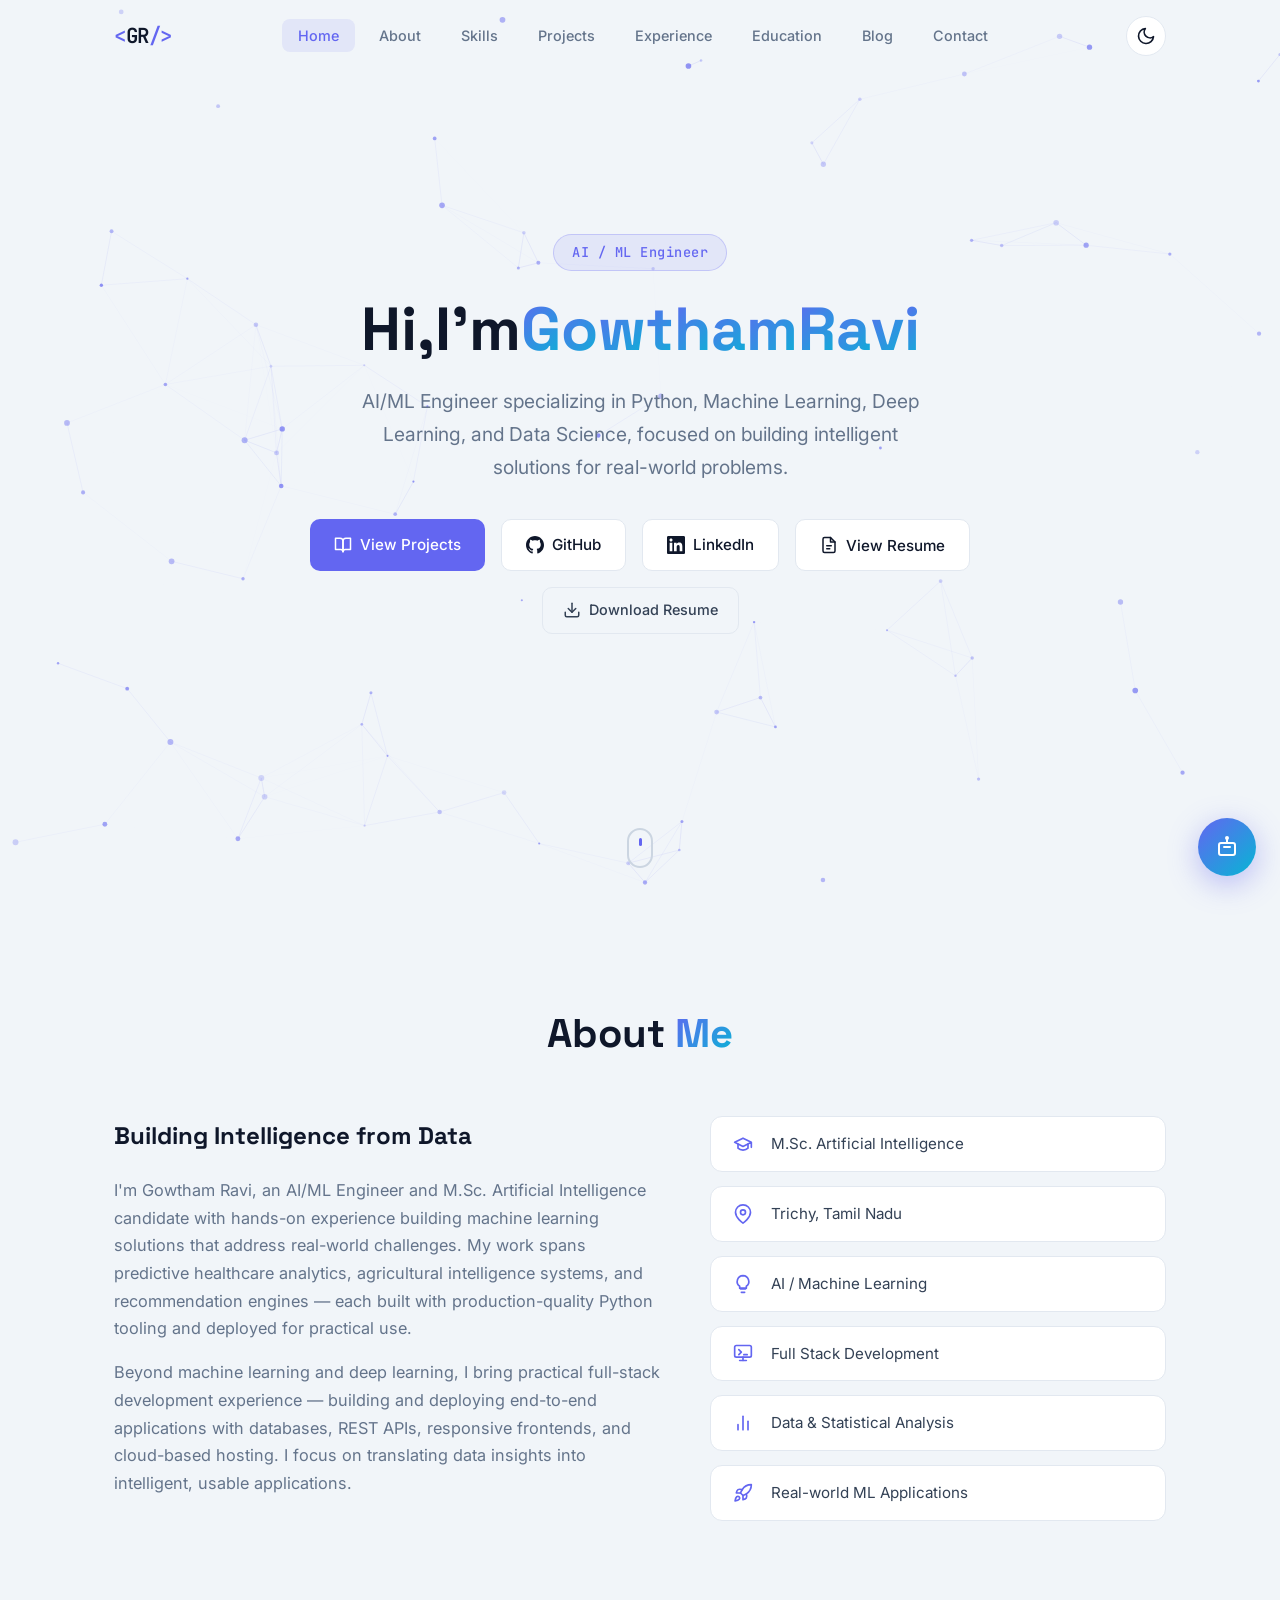
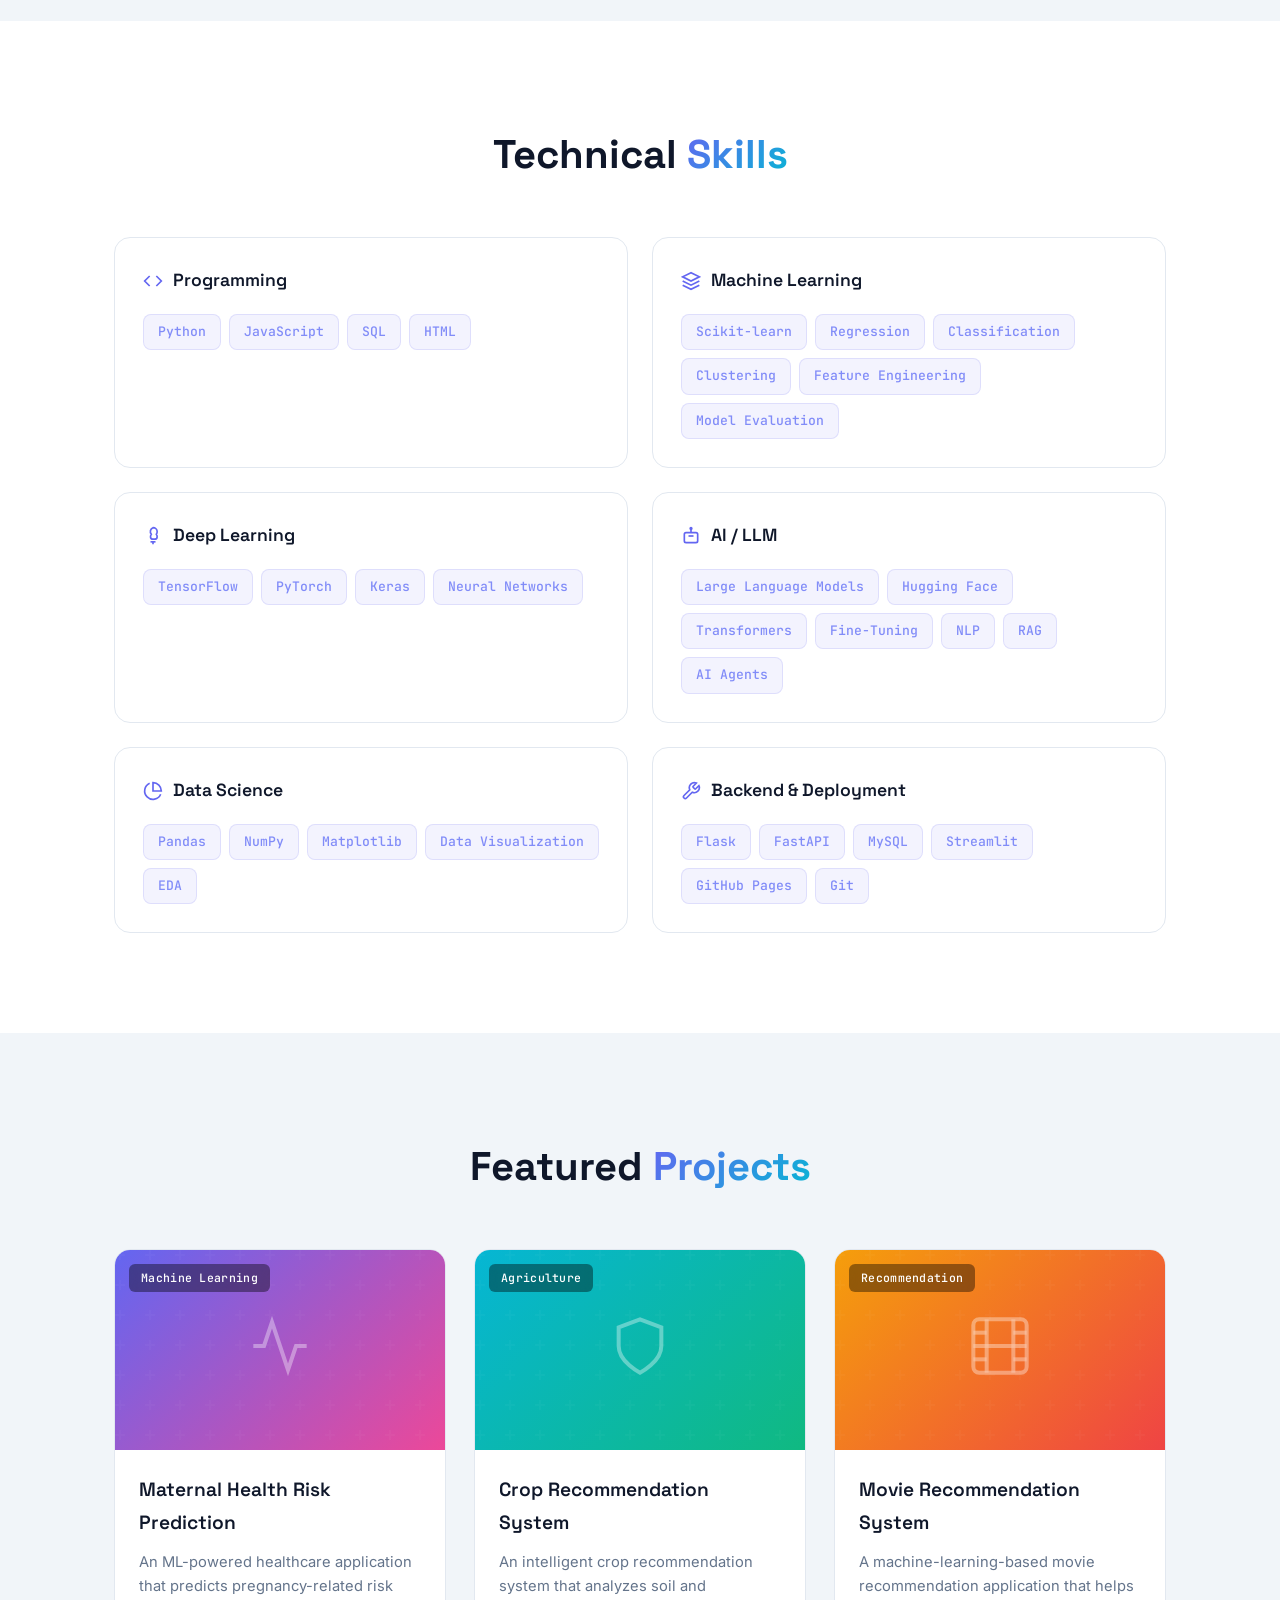
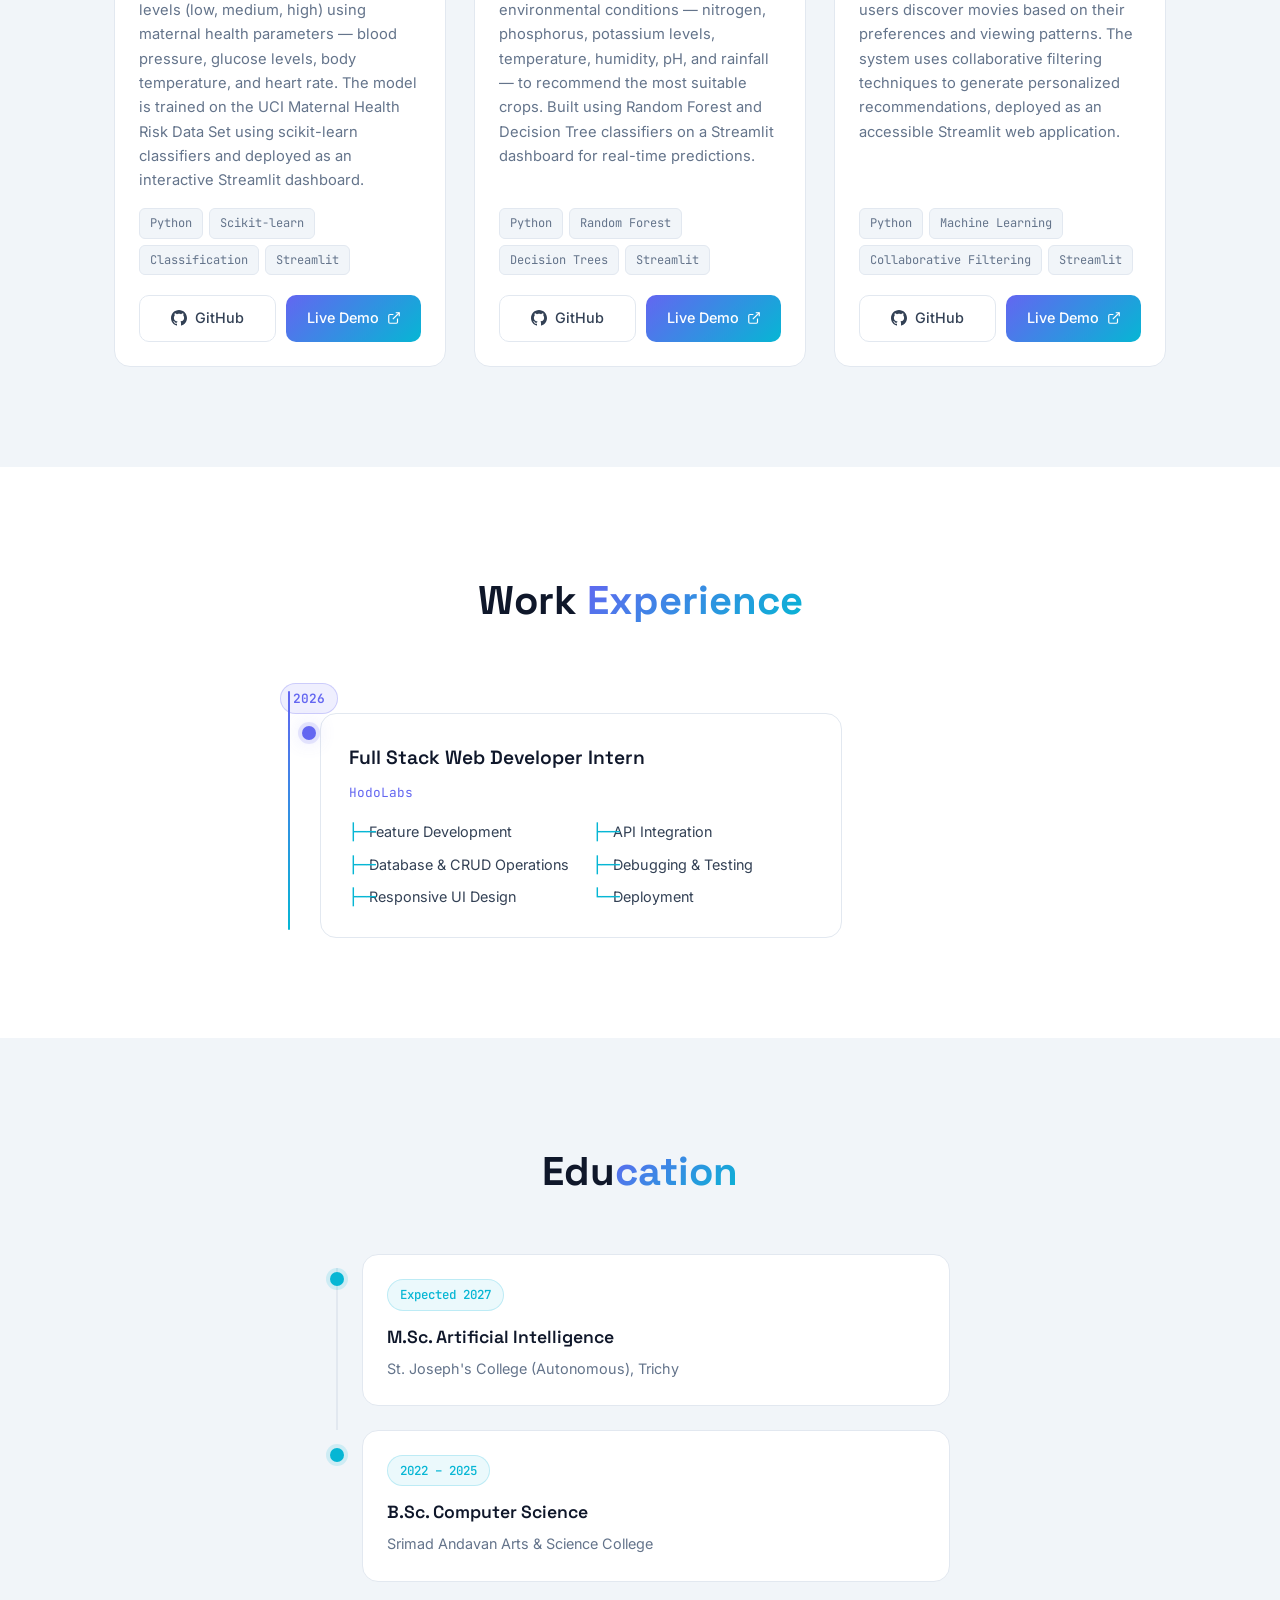
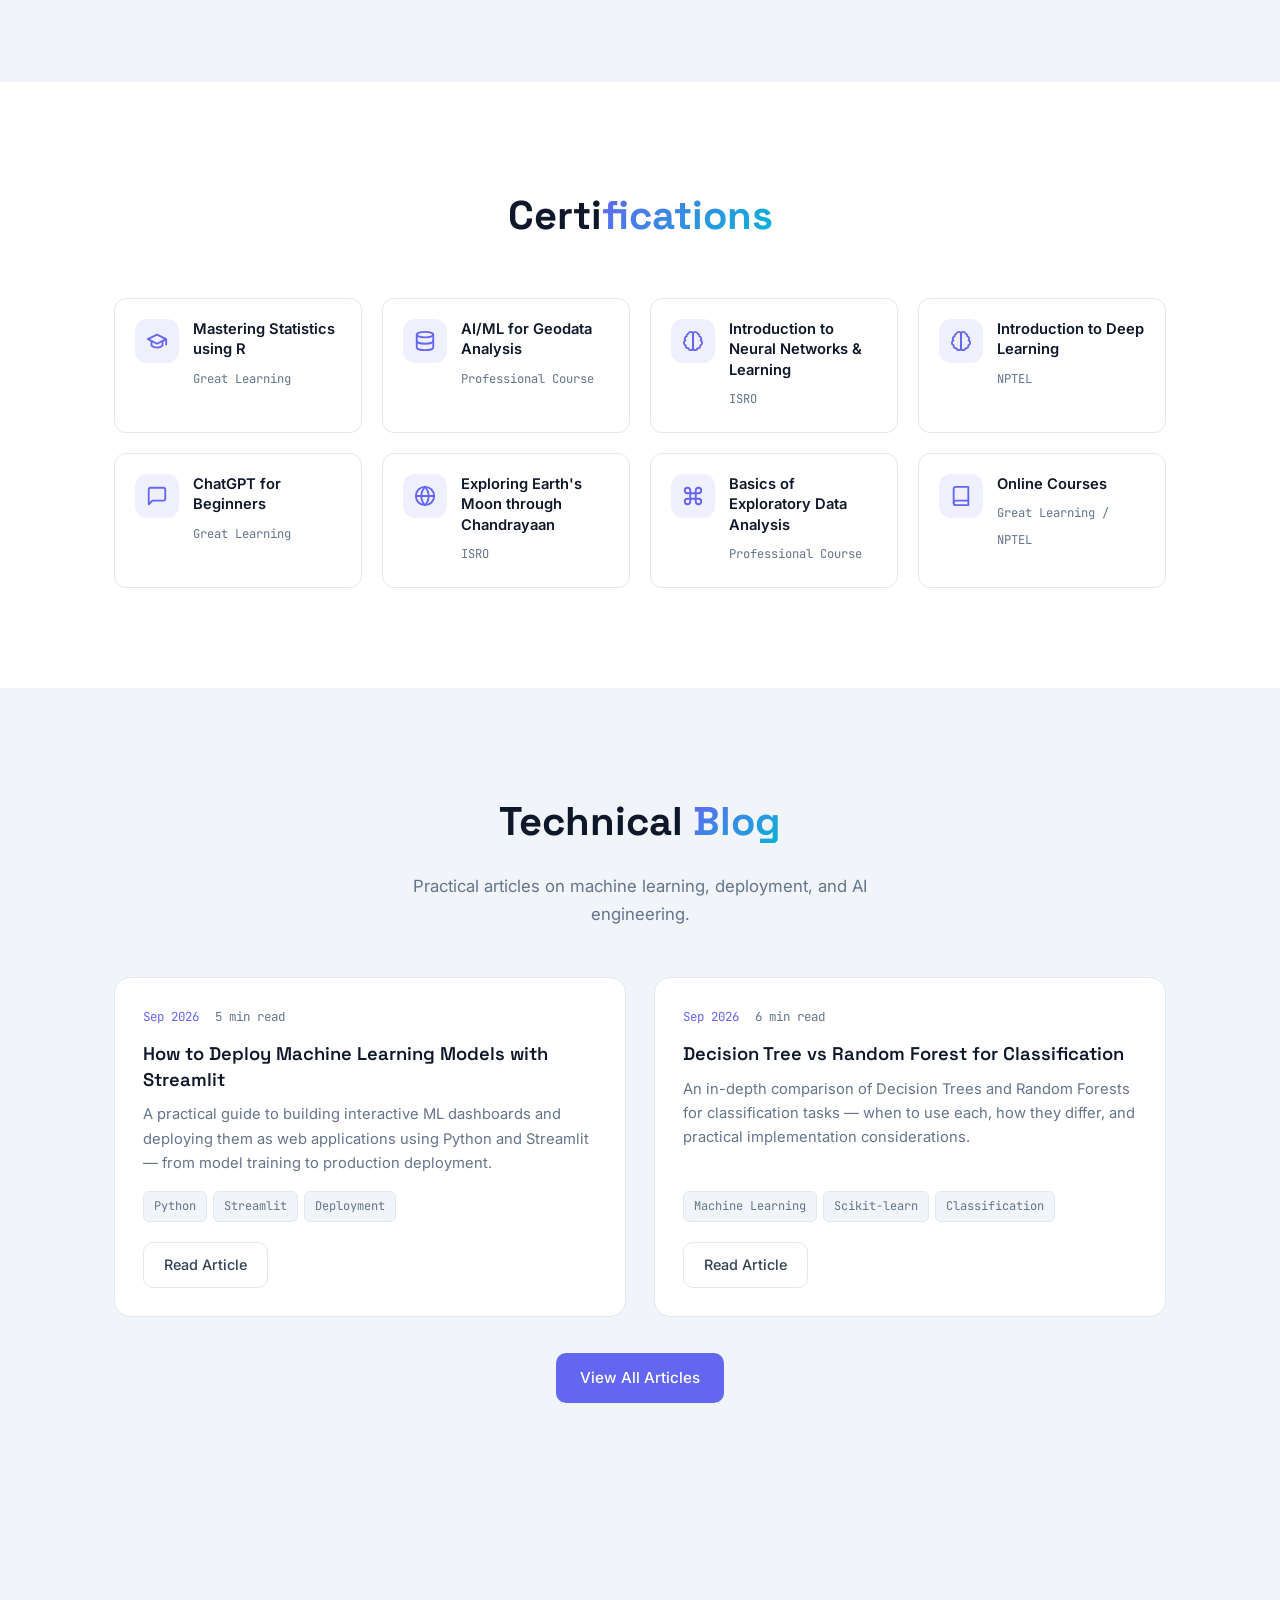
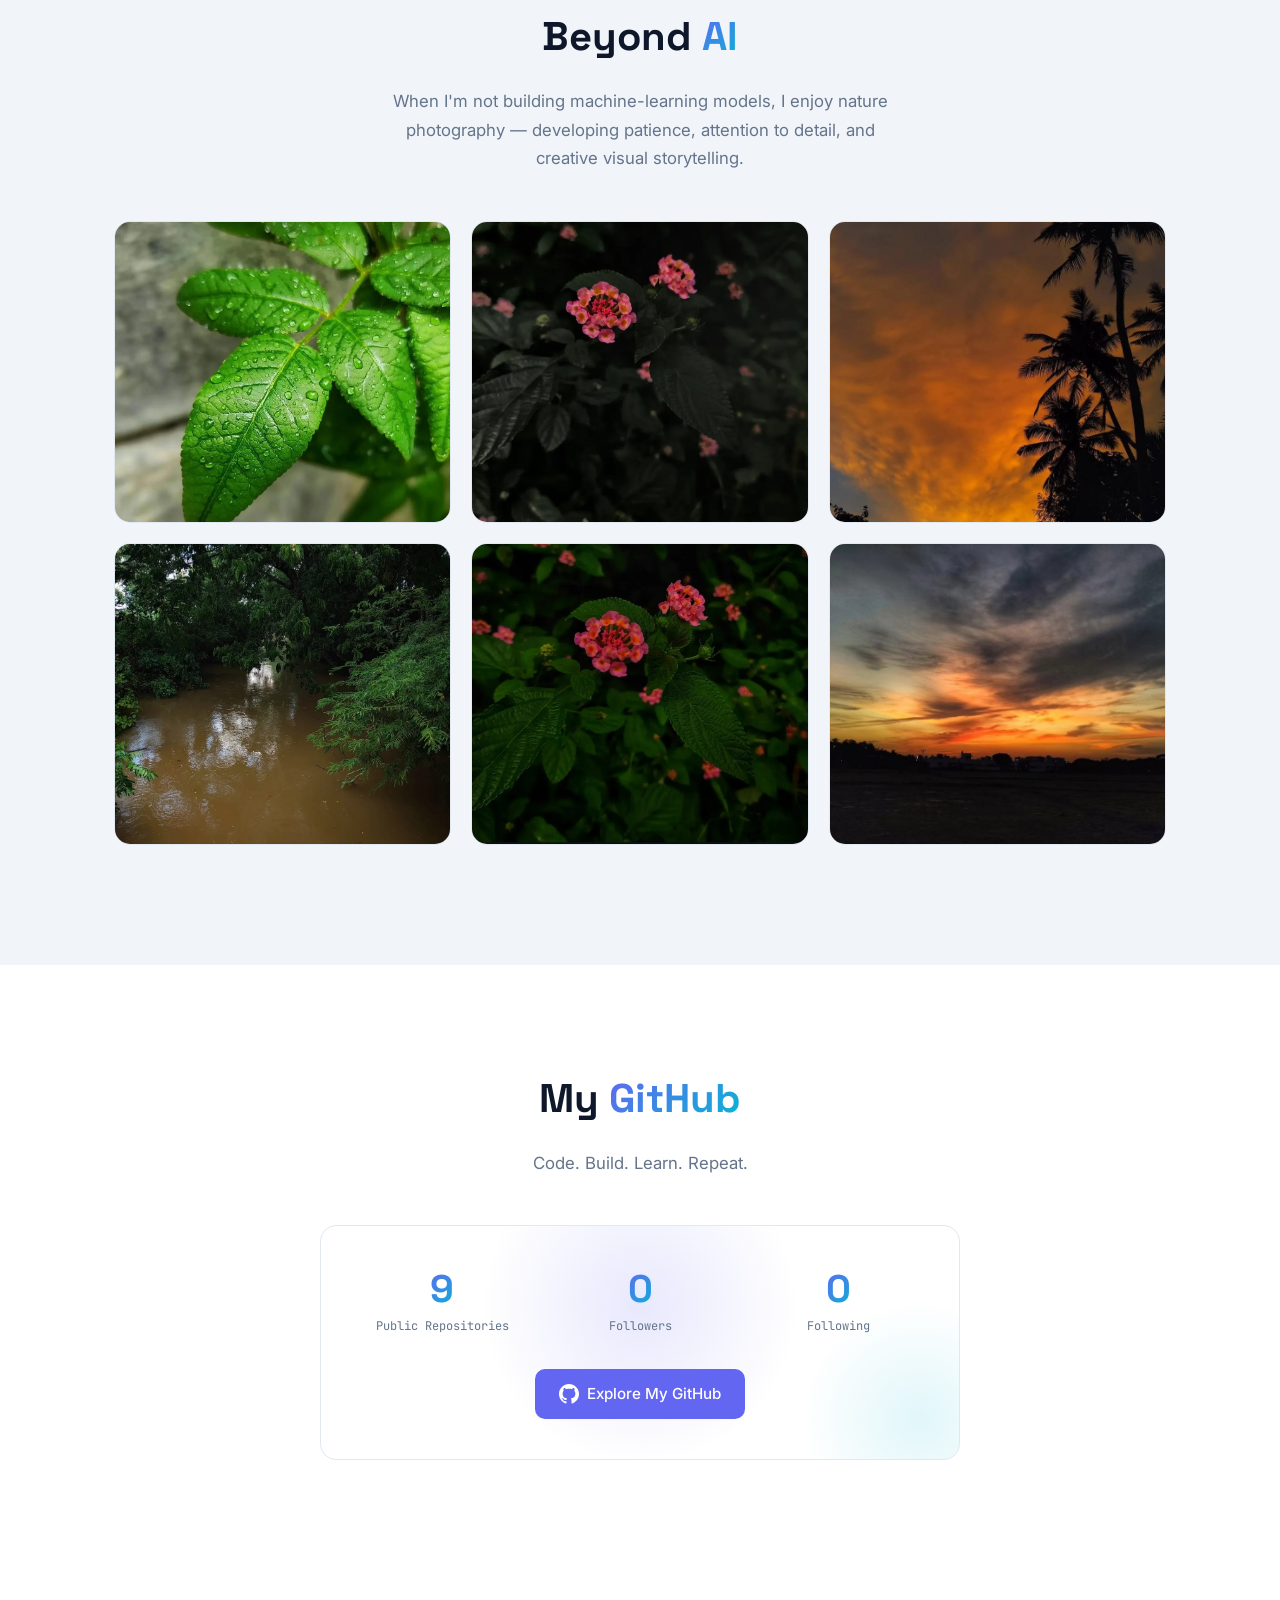
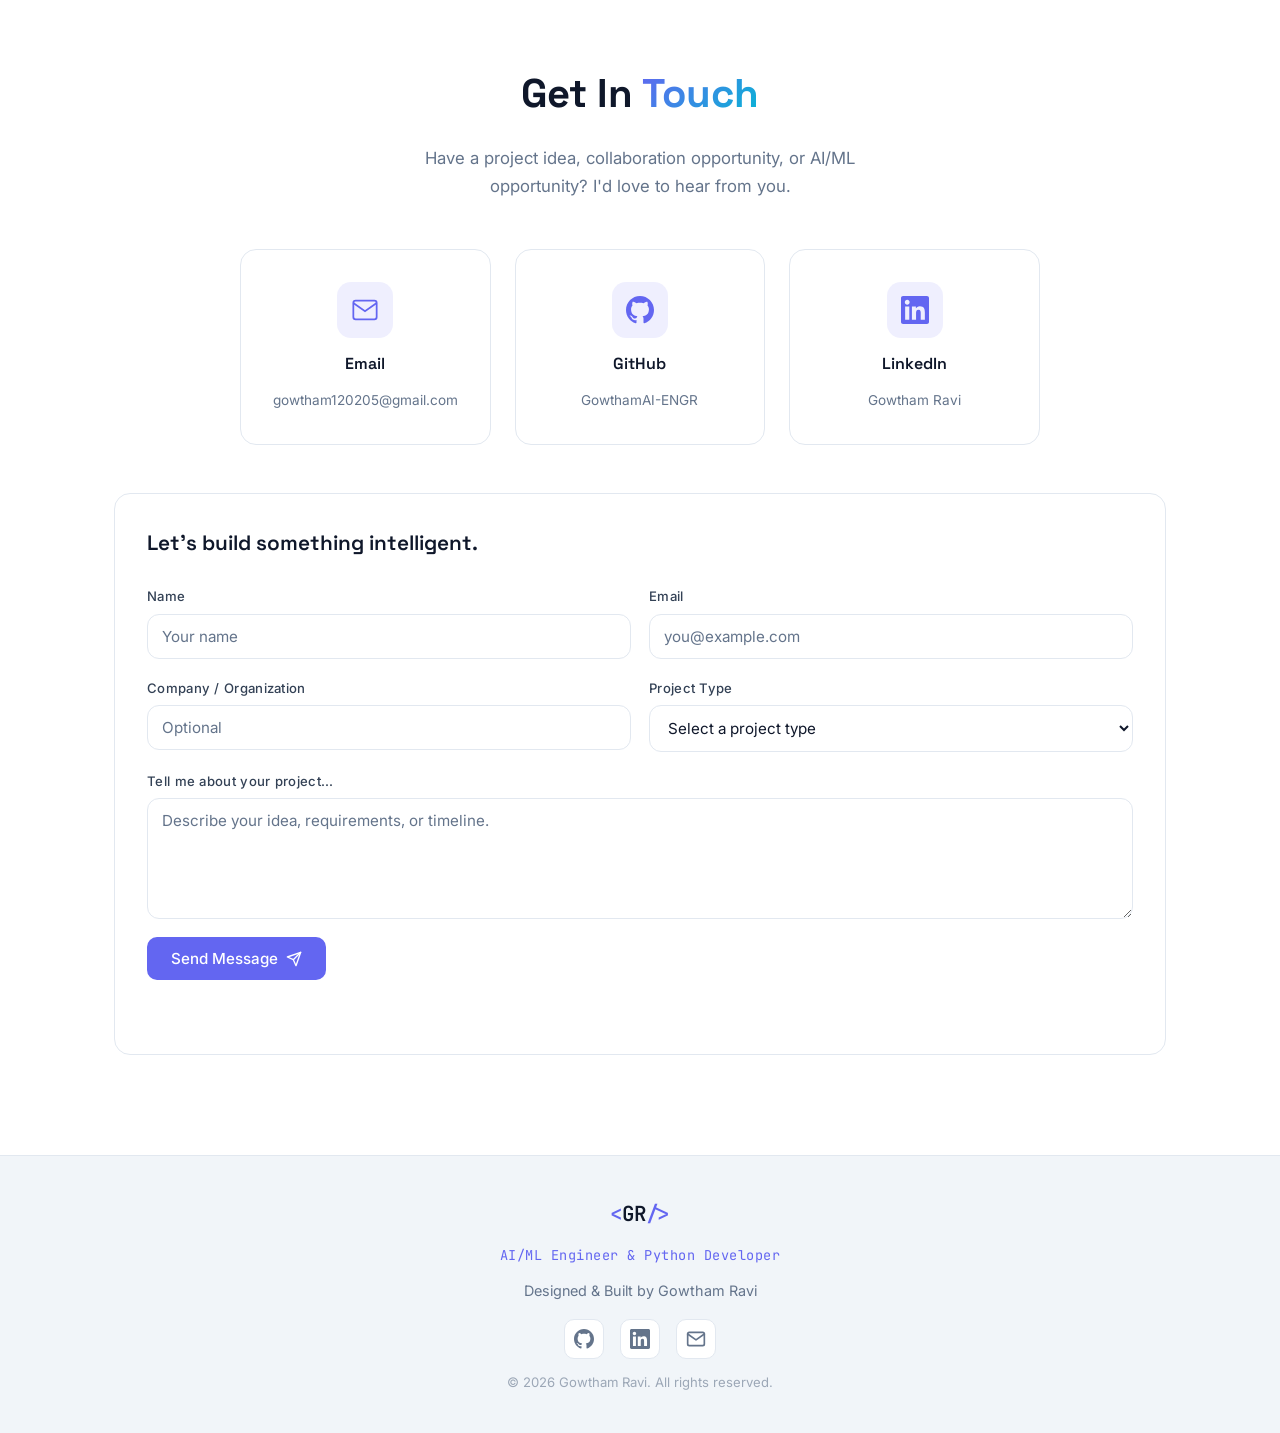
==== commit 595f1089: "feat: production-quality SEO, accessibility, and blog architecture - Fix robots.txt and sitemap.xml " ====
--- a/index.html
+++ b/index.html
@@ -3,38 +3,73 @@
 <head>
   <meta charset="UTF-8">
   <meta name="viewport" content="width=device-width, initial-scale=1.0">
-  <title>Gowtham Ravi | AI/ML Engineer</title>
-  <meta name="description" content="Gowtham Ravi — AI/ML Engineer and M.Sc. Artificial Intelligence candidate building practical machine-learning and data-driven solutions.">
-  <meta name="keywords" content="AI, ML, Machine Learning, Deep Learning, Python, TensorFlow, PyTorch, Portfolio">
+  <title>Gowtham Ravi | AI/ML Engineer | Machine Learning &amp; Python Developer</title>
+  <meta name="description" content="Gowtham Ravi is an AI/ML Engineer and Python Developer specializing in Machine Learning, Deep Learning, Data Science, and real-world AI applications. Explore projects, skills, experience, and technical work.">
+  <meta name="keywords" content="Gowtham Ravi, AI/ML Engineer, Machine Learning, Deep Learning, Python, TensorFlow, PyTorch, Data Science, Portfolio, AI Engineer">
   <meta name="author" content="Gowtham Ravi">
   <meta name="robots" content="index, follow">
   <meta name="theme-color" content="#0B1120">
 
+  <!-- Canonical -->
+  <link rel="canonical" href="https://gowthamai-engr.github.io/my-portfolio/">
+
   <!-- Open Graph -->
-  <meta property="og:title" content="Gowtham Ravi | AI/ML Engineer">
-  <meta property="og:description" content="Gowtham Ravi — AI/ML Engineer and M.Sc. Artificial Intelligence candidate building practical machine-learning and data-driven solutions.">
+  <meta property="og:title" content="Gowtham Ravi | AI/ML Engineer | Machine Learning & Python Developer">
+  <meta property="og:description" content="AI/ML Engineer specializing in Python, Machine Learning, Deep Learning, and Data Science. Building intelligent solutions for real-world problems.">
   <meta property="og:type" content="website">
   <meta property="og:url" content="https://gowthamai-engr.github.io/my-portfolio/">
-  <meta property="og:image" content="assets/photos/photo-1.jpg">
+  <meta property="og:image" content="https://gowthamai-engr.github.io/my-portfolio/assets/og-image.svg">
+  <meta property="og:image:width" content="1200">
+  <meta property="og:image:height" content="630">
+  <meta property="og:site_name" content="Gowtham Ravi — AI/ML Engineer Portfolio">
 
   <!-- Twitter -->
   <meta name="twitter:card" content="summary_large_image">
   <meta name="twitter:title" content="Gowtham Ravi | AI/ML Engineer">
-  <meta name="twitter:description" content="AI/ML Engineer building practical machine-learning and data-driven solutions.">
-
-  <!-- Structured Data -->
+  <meta name="twitter:description" content="AI/ML Engineer specializing in Python, Machine Learning, Deep Learning, and Data Science.">
+  <meta name="twitter:image" content="https://gowthamai-engr.github.io/my-portfolio/assets/og-image.svg">
+
+  <!-- Structured Data — Person -->
   <script type="application/ld+json">
   {
     "@context": "https://schema.org",
     "@type": "Person",
     "name": "Gowtham Ravi",
     "jobTitle": "AI/ML Engineer",
+    "description": "AI/ML Engineer and Python Developer specializing in Machine Learning, Deep Learning, Data Science, and real-world AI applications.",
     "email": "mailto:gowtham120205@gmail.com",
     "url": "https://gowthamai-engr.github.io/my-portfolio/",
+    "image": "https://gowthamai-engr.github.io/my-portfolio/assets/og-image.svg",
     "sameAs": [
       "https://github.com/GowthamAI-ENGR",
       "https://www.linkedin.com/in/gowtham-ravi-12ph27b2532a6"
+    ],
+    "knowsAbout": [
+      "Artificial Intelligence",
+      "Machine Learning",
+      "Deep Learning",
+      "Python",
+      "Data Science",
+      "TensorFlow",
+      "PyTorch",
+      "Scikit-learn",
+      "Natural Language Processing",
+      "Neural Networks"
     ]
+  }
+  </script>
+
+  <!-- Structured Data — WebSite -->
+  <script type="application/ld+json">
+  {
+    "@context": "https://schema.org",
+    "@type": "WebSite",
+    "name": "Gowtham Ravi — AI/ML Engineer Portfolio",
+    "url": "https://gowthamai-engr.github.io/my-portfolio/",
+    "author": {
+      "@type": "Person",
+      "name": "Gowtham Ravi"
+    }
   }
   </script>
 
@@ -61,9 +96,12 @@
   </script>
 
   <!-- Favicon -->
-  <link rel="icon" type="image/svg+xml" href="data:image/svg+xml,%3Csvg xmlns='http://www.w3.org/2000/svg' viewBox='0 0 24 24' fill='none' stroke='%236366f1' stroke-width='2' stroke-linecap='round' stroke-linejoin='round'%3E%3Cpath d='M12 2a5 5 0 0 1 5 5c0 1.1-.4 2.1-1 2.9.6.8 1 1.8 1 2.9a3 3 0 0 1-3 3h-2a3 3 0 0 1-3-3c0-1.1.4-2.1 1-2.9A5 5 0 0 1 12 2z'/%3E%3Cpath d='M12 22v-3'/%3E%3Cpath d='M9 19h6'/%3E%3C/svg%3E">
+  <link rel="icon" type="image/svg+xml" href="assets/favicon.svg">
 </head>
 <body>
+
+  <!-- Skip to Content (Accessibility) -->
+  <a href="#home" class="skip-link">Skip to main content</a>
 
   <!-- Scroll Progress Bar -->
   <div class="scroll-progress" id="scrollProgress"></div>
@@ -81,7 +119,8 @@
         <li><a href="#skills" class="nav-link">Skills</a></li>
         <li><a href="#projects" class="nav-link">Projects</a></li>
         <li><a href="#experience" class="nav-link">Experience</a></li>
-        <li><a href="#certifications" class="nav-link">Certifications</a></li>
+        <li><a href="#education" class="nav-link">Education</a></li>
+        <li><a href="#blog" class="nav-link">Blog</a></li>
         <li><a href="#contact" class="nav-link">Contact</a></li>
       </ul>
 
@@ -107,12 +146,20 @@
         Hi, I'm <span class="gradient-text">Gowtham Ravi</span>
       </h1>
       <p class="hero-subtitle">
-        I build intelligent, data-driven applications that transform real-world problems into practical AI solutions.
+        AI/ML Engineer specializing in Python, Machine Learning, Deep Learning, and Data Science, focused on building intelligent solutions for real-world problems.
       </p>
       <div class="hero-buttons">
         <a href="#projects" class="btn btn-primary magnetic-btn">
           <svg width="18" height="18" viewBox="0 0 24 24" fill="none" stroke="currentColor" stroke-width="2" stroke-linecap="round" stroke-linejoin="round"><path d="M2 3h6a4 4 0 0 1 4 4v14a3 3 0 0 0-3-3H2z"/><path d="M22 3h-6a4 4 0 0 0-4 4v14a3 3 0 0 1 3-3h7z"/></svg>
-          View My Projects
+          View Projects
+        </a>
+        <a href="https://github.com/GowthamAI-ENGR" target="_blank" rel="noopener" class="btn btn-secondary">
+          <svg width="18" height="18" viewBox="0 0 24 24" fill="currentColor"><path d="M12 0c-6.626 0-12 5.373-12 12 0 5.302 3.438 9.8 8.207 11.387.599.111.793-.261.793-.577v-2.234c-3.338.726-4.033-1.416-4.033-1.416-.546-1.387-1.333-1.756-1.333-1.756-1.089-.745.083-.729.083-.729 1.205.084 1.839 1.237 1.839 1.237 1.07 1.834 2.807 1.304 3.492.997.107-.775.418-1.305.762-1.604-2.665-.305-5.467-1.334-5.467-5.931 0-1.311.469-2.381 1.236-3.221-.124-.303-.535-1.524.117-3.176 0 0 1.008-.322 3.301 1.23.957-.266 1.983-.399 3.003-.404 1.02.005 2.047.138 3.006.404 2.291-1.552 3.297-1.23 3.297-1.23.653 1.653.242 2.874.118 3.176.77.84 1.235 1.911 1.235 3.221 0 4.609-2.807 5.624-5.479 5.921.43.372.823 1.102.823 2.222v3.293c0 .319.192.694.801.576 4.765-1.589 8.199-6.086 8.199-11.386 0-6.627-5.373-12-12-12z"/></svg>
+          GitHub
+        </a>
+        <a href="https://www.linkedin.com/in/gowtham-ravi-12ph27b2532a6" target="_blank" rel="noopener" class="btn btn-secondary">
+          <svg width="18" height="18" viewBox="0 0 24 24" fill="currentColor"><path d="M20.447 20.452h-3.554v-5.569c0-1.328-.027-3.037-1.852-3.037-1.853 0-2.136 1.445-2.136 2.939v5.667H9.351V9h3.414v1.561h.046c.477-.9 1.637-1.85 3.37-1.85 3.601 0 4.267 2.37 4.267 5.455v6.286zM5.337 7.433c-1.144 0-2.063-.926-2.063-2.065 0-1.138.92-2.063 2.063-2.063 1.14 0 2.064.925 2.064 2.063 0 1.139-.925 2.065-2.064 2.065zm1.782 13.019H3.555V9h3.564v11.452zM22.225 0H1.771C.792 0 0 .774 0 1.729v20.542C0 23.227.792 24 1.771 24h20.451C23.2 24 24 23.227 24 22.271V1.729C24 .774 23.2 0 22.222 0h.003z"/></svg>
+          LinkedIn
         </a>
         <button type="button" class="btn btn-secondary" id="openResumeBtn">
           <svg width="18" height="18" viewBox="0 0 24 24" fill="none" stroke="currentColor" stroke-width="2" stroke-linecap="round" stroke-linejoin="round"><path d="M14 2H6a2 2 0 0 0-2 2v16a2 2 0 0 0 2 2h12a2 2 0 0 0 2-2V8z"/><polyline points="14 2 14 8 20 8"/><line x1="9" y1="13" x2="15" y2="13"/><line x1="9" y1="17" x2="13" y2="17"/></svg>
@@ -123,14 +170,7 @@
           Download Resume
         </a>
       </div>
-      <div class="hero-socials">
-        <a href="https://github.com/GowthamAI-ENGR" target="_blank" rel="noopener" class="social-link" aria-label="GitHub">
-          <svg width="22" height="22" viewBox="0 0 24 24" fill="currentColor"><path d="M12 0c-6.626 0-12 5.373-12 12 0 5.302 3.438 9.8 8.207 11.387.599.111.793-.261.793-.577v-2.234c-3.338.726-4.033-1.416-4.033-1.416-.546-1.387-1.333-1.756-1.333-1.756-1.089-.745.083-.729.083-.729 1.205.084 1.839 1.237 1.839 1.237 1.07 1.834 2.807 1.304 3.492.997.107-.775.418-1.305.762-1.604-2.665-.305-5.467-1.334-5.467-5.931 0-1.311.469-2.381 1.236-3.221-.124-.303-.535-1.524.117-3.176 0 0 1.008-.322 3.301 1.23.957-.266 1.983-.399 3.003-.404 1.02.005 2.047.138 3.006.404 2.291-1.552 3.297-1.23 3.297-1.23.653 1.653.242 2.874.118 3.176.77.84 1.235 1.911 1.235 3.221 0 4.609-2.807 5.624-5.479 5.921.43.372.823 1.102.823 2.222v3.293c0 .319.192.694.801.576 4.765-1.589 8.199-6.086 8.199-11.386 0-6.627-5.373-12-12-12z"/></svg>
-        </a>
-        <a href="https://www.linkedin.com/in/gowtham-ravi-12ph27b2532a6" target="_blank" rel="noopener" class="social-link" aria-label="LinkedIn">
-          <svg width="22" height="22" viewBox="0 0 24 24" fill="currentColor"><path d="M20.447 20.452h-3.554v-5.569c0-1.328-.027-3.037-1.852-3.037-1.853 0-2.136 1.445-2.136 2.939v5.667H9.351V9h3.414v1.561h.046c.477-.9 1.637-1.85 3.37-1.85 3.601 0 4.267 2.37 4.267 5.455v6.286zM5.337 7.433c-1.144 0-2.063-.926-2.063-2.065 0-1.138.92-2.063 2.063-2.063 1.14 0 2.064.925 2.064 2.063 0 1.139-.925 2.065-2.064 2.065zm1.782 13.019H3.555V9h3.564v11.452zM22.225 0H1.771C.792 0 0 .774 0 1.729v20.542C0 23.227.792 24 1.771 24h20.451C23.2 24 24 23.227 24 22.271V1.729C24 .774 23.2 0 22.222 0h.003z"/></svg>
-        </a>
-      </div>
+
     </div>
     <div class="scroll-indicator">
       <div class="mouse">
@@ -147,10 +187,10 @@
         <div class="about-text reveal">
           <h3>Building Intelligence from Data</h3>
           <p>
-            I'm an AI/ML Engineer and M.Sc. Artificial Intelligence candidate passionate about building machine learning solutions for real-world problems. My interests span machine learning, deep learning, data analysis, and intelligent application development.
+            I'm Gowtham Ravi, an AI/ML Engineer and M.Sc. Artificial Intelligence candidate with hands-on experience building machine learning solutions that address real-world challenges. My work spans predictive healthcare analytics, agricultural intelligence systems, and recommendation engines — each built with production-quality Python tooling and deployed for practical use.
           </p>
           <p>
-            Alongside AI/ML, I have practical full-stack development experience, working with databases, CRUD operations, APIs, debugging, testing, responsive interfaces, and deployment.
+            Beyond machine learning and deep learning, I bring practical full-stack development experience — building and deploying end-to-end applications with databases, REST APIs, responsive frontends, and cloud-based hosting. I focus on translating data insights into intelligent, usable applications.
           </p>
         </div>
         <div class="about-highlights reveal">
@@ -172,7 +212,7 @@
           </div>
           <div class="highlight-item">
             <span class="highlight-icon"><svg width="20" height="20" viewBox="0 0 24 24" fill="none" stroke="currentColor" stroke-width="2" stroke-linecap="round" stroke-linejoin="round"><line x1="18" y1="20" x2="18" y2="10"/><line x1="12" y1="20" x2="12" y2="4"/><line x1="6" y1="20" x2="6" y2="14"/></svg></span>
-            <span>Data & Statistical Analysis</span>
+            <span>Data &amp; Statistical Analysis</span>
           </div>
           <div class="highlight-item">
             <span class="highlight-icon"><svg width="20" height="20" viewBox="0 0 24 24" fill="none" stroke="currentColor" stroke-width="2" stroke-linecap="round" stroke-linejoin="round"><path d="M4.5 16.5c-1.5 1.26-2 5-2 5s3.74-.5 5-2c.71-.84.7-2.13-.09-2.91a2.18 2.18 0 0 0-2.91-.09z"/><path d="M12 15l-3-3a22 22 0 0 1 2-3.95A12.88 12.88 0 0 1 22 2c0 2.72-.78 7.5-6 11a22.35 22.35 0 0 1-4 2z"/><path d="M9 12H4s.55-3.03 2-4c1.62-1.08 5 0 5 0"/><path d="M12 15v5s3.03-.55 4-2c1.08-1.62 0-5 0-5"/></svg></span>
@@ -195,7 +235,7 @@
           </h3>
           <div class="skill-tags">
             <span class="skill-tag">Python</span>
-            <span class="skill-tag">R</span>
+            <span class="skill-tag">JavaScript</span>
             <span class="skill-tag">SQL</span>
             <span class="skill-tag">HTML</span>
           </div>
@@ -203,38 +243,69 @@
         <div class="skill-category reveal">
           <h3 class="skill-category-title">
             <svg width="20" height="20" viewBox="0 0 24 24" fill="none" stroke="currentColor" stroke-width="2"><path d="M12 2L2 7l10 5 10-5-10-5z"/><path d="M2 17l10 5 10-5"/><path d="M2 12l10 5 10-5"/></svg>
-            AI / Machine Learning
+            Machine Learning
           </h3>
           <div class="skill-tags">
-            <span class="skill-tag">Machine Learning</span>
-            <span class="skill-tag">Deep Learning</span>
-            <span class="skill-tag">Neural Networks</span>
+            <span class="skill-tag">Scikit-learn</span>
+            <span class="skill-tag">Regression</span>
+            <span class="skill-tag">Classification</span>
+            <span class="skill-tag">Clustering</span>
+            <span class="skill-tag">Feature Engineering</span>
+            <span class="skill-tag">Model Evaluation</span>
+          </div>
+        </div>
+        <div class="skill-category reveal">
+          <h3 class="skill-category-title">
+            <svg width="20" height="20" viewBox="0 0 24 24" fill="none" stroke="currentColor" stroke-width="2"><path d="M12 2a5 5 0 0 1 5 5c0 1.1-.4 2.1-1 2.9.6.8 1 1.8 1 2.9a3 3 0 0 1-3 3h-2a3 3 0 0 1-3-3c0-1.1.4-2.1 1-2.9A5 5 0 0 1 12 2z"/><path d="M12 22v-3"/><path d="M9 19h6"/></svg>
+            Deep Learning
+          </h3>
+          <div class="skill-tags">
             <span class="skill-tag">TensorFlow</span>
             <span class="skill-tag">PyTorch</span>
-            <span class="skill-tag">scikit-learn</span>
+            <span class="skill-tag">Keras</span>
+            <span class="skill-tag">Neural Networks</span>
+          </div>
+        </div>
+        <div class="skill-category reveal">
+          <h3 class="skill-category-title">
+            <svg width="20" height="20" viewBox="0 0 24 24" fill="none" stroke="currentColor" stroke-width="2"><rect x="4" y="8" width="16" height="12" rx="2"/><path d="M12 8V4"/><circle cx="12" cy="3" r="1"/><line x1="9" y1="12" x2="15" y2="12"/></svg>
+            AI / LLM
+          </h3>
+          <div class="skill-tags">
+            <span class="skill-tag">Large Language Models</span>
+            <span class="skill-tag">Hugging Face</span>
+            <span class="skill-tag">Transformers</span>
+            <span class="skill-tag">Fine-Tuning</span>
+            <span class="skill-tag">NLP</span>
+            <span class="skill-tag">RAG</span>
+            <span class="skill-tag">AI Agents</span>
           </div>
         </div>
         <div class="skill-category reveal">
           <h3 class="skill-category-title">
             <svg width="20" height="20" viewBox="0 0 24 24" fill="none" stroke="currentColor" stroke-width="2"><path d="M21.21 15.89A10 10 0 1 1 8 2.83"/><path d="M22 12A10 10 0 0 0 12 2v10z"/></svg>
-            Data & Analysis
+            Data Science
           </h3>
           <div class="skill-tags">
+            <span class="skill-tag">Pandas</span>
+            <span class="skill-tag">NumPy</span>
+            <span class="skill-tag">Matplotlib</span>
+            <span class="skill-tag">Data Visualization</span>
             <span class="skill-tag">EDA</span>
-            <span class="skill-tag">Statistical Modelling</span>
-            <span class="skill-tag">Data Analysis</span>
           </div>
         </div>
         <div class="skill-category reveal">
           <h3 class="skill-category-title">
             <svg width="20" height="20" viewBox="0 0 24 24" fill="none" stroke="currentColor" stroke-width="2"><path d="M14.7 6.3a1 1 0 0 0 0 1.4l1.6 1.6a1 1 0 0 0 1.4 0l3.77-3.77a6 6 0 0 1-7.94 7.94l-6.91 6.91a2.12 2.12 0 0 1-3-3l6.91-6.91a6 6 0 0 1 7.94-7.94l-3.76 3.76z"/></svg>
-            Tools
+            Backend &amp; Deployment
           </h3>
           <div class="skill-tags">
+            <span class="skill-tag">Flask</span>
+            <span class="skill-tag">FastAPI</span>
+            <span class="skill-tag">MySQL</span>
+            <span class="skill-tag">Streamlit</span>
+            <span class="skill-tag">GitHub Pages</span>
             <span class="skill-tag">Git</span>
-            <span class="skill-tag">GitHub</span>
-            <span class="skill-tag">Jupyter Notebook</span>
-            <span class="skill-tag">Google Colab</span>
           </div>
         </div>
       </div>
@@ -258,12 +329,12 @@
           <div class="project-content">
             <h3 class="project-title">Maternal Health Risk Prediction</h3>
             <p class="project-desc">
-              An ML-powered healthcare application that predicts pregnancy-related risk levels using maternal health parameters such as blood pressure, glucose levels, and heart rate.
+              An ML-powered healthcare application that predicts pregnancy-related risk levels (low, medium, high) using maternal health parameters — blood pressure, glucose levels, body temperature, and heart rate. The model is trained on the UCI Maternal Health Risk Data Set using scikit-learn classifiers and deployed as an interactive Streamlit dashboard.
             </p>
             <div class="project-tags">
               <span>Python</span>
-              <span>scikit-learn</span>
-              <span>ML</span>
+              <span>Scikit-learn</span>
+              <span>Classification</span>
               <span>Streamlit</span>
             </div>
             <div class="project-buttons">
@@ -290,7 +361,7 @@
           <div class="project-content">
             <h3 class="project-title">Crop Recommendation System</h3>
             <p class="project-desc">
-              An intelligent crop recommendation system that analyzes soil and environmental conditions — N, P, K, temperature, humidity, pH, and rainfall — to recommend suitable crops.
+              An intelligent crop recommendation system that analyzes soil and environmental conditions — nitrogen, phosphorus, potassium levels, temperature, humidity, pH, and rainfall — to recommend the most suitable crops. Built using Random Forest and Decision Tree classifiers on a Streamlit dashboard for real-time predictions.
             </p>
             <div class="project-tags">
               <span>Python</span>
@@ -322,11 +393,12 @@
           <div class="project-content">
             <h3 class="project-title">Movie Recommendation System</h3>
             <p class="project-desc">
-              A machine-learning-based movie recommendation application designed to help users discover movies based on their preferences and viewing patterns.
+              A machine-learning-based movie recommendation application that helps users discover movies based on their preferences and viewing patterns. The system uses collaborative filtering techniques to generate personalized recommendations, deployed as an accessible Streamlit web application.
             </p>
             <div class="project-tags">
               <span>Python</span>
               <span>Machine Learning</span>
+              <span>Collaborative Filtering</span>
               <span>Streamlit</span>
             </div>
             <div class="project-buttons">
@@ -479,6 +551,47 @@
     </div>
   </section>
 
+  <!-- Blog Section -->
+  <section class="section" id="blog">
+    <div class="container">
+      <h2 class="section-title reveal">Technical <span class="gradient-text">Blog</span></h2>
+      <p class="section-subtitle reveal">Practical articles on machine learning, deployment, and AI engineering.</p>
+      <div class="blog-grid reveal">
+        <article class="blog-card">
+          <div class="blog-card-meta">
+            <span class="blog-date">Sep 2026</span>
+            <span class="blog-read-time">5 min read</span>
+          </div>
+          <h3 class="blog-card-title">How to Deploy Machine Learning Models with Streamlit</h3>
+          <p class="blog-card-desc">A practical guide to building interactive ML dashboards and deploying them as web applications using Python and Streamlit — from model training to production deployment.</p>
+          <div class="blog-card-tags">
+            <span>Python</span>
+            <span>Streamlit</span>
+            <span>Deployment</span>
+          </div>
+          <a href="blog/deploy-ml-models-streamlit.html" class="btn btn-outline blog-card-link">Read Article</a>
+        </article>
+        <article class="blog-card">
+          <div class="blog-card-meta">
+            <span class="blog-date">Sep 2026</span>
+            <span class="blog-read-time">6 min read</span>
+          </div>
+          <h3 class="blog-card-title">Decision Tree vs Random Forest for Classification</h3>
+          <p class="blog-card-desc">An in-depth comparison of Decision Trees and Random Forests for classification tasks — when to use each, how they differ, and practical implementation considerations.</p>
+          <div class="blog-card-tags">
+            <span>Machine Learning</span>
+            <span>Scikit-learn</span>
+            <span>Classification</span>
+          </div>
+          <a href="blog/decision-tree-vs-random-forest.html" class="btn btn-outline blog-card-link">Read Article</a>
+        </article>
+      </div>
+      <div class="blog-cta reveal">
+        <a href="blog/" class="btn btn-primary">View All Articles</a>
+      </div>
+    </div>
+  </section>
+
   <!-- Beyond AI Section -->
   <section class="section" id="gallery">
     <div class="container">
@@ -486,27 +599,27 @@
       <p class="section-subtitle reveal">When I'm not building machine-learning models, I enjoy nature photography — developing patience, attention to detail, and creative visual storytelling.</p>
       <div class="gallery-grid reveal">
         <figure class="gallery-item">
-          <img class="gallery-img" src="assets/photos/photo-1.jpg" alt="Nature photography" loading="lazy">
+          <img class="gallery-img" src="assets/photos/photo-1.jpg" alt="Sunset over mountain landscape - nature photography by Gowtham Ravi" width="400" height="300" loading="lazy">
           <figcaption>Nature Through My Lens</figcaption>
         </figure>
         <figure class="gallery-item">
-          <img class="gallery-img" src="assets/photos/photo-2.jpg" alt="Nature photography" loading="lazy">
+          <img class="gallery-img" src="assets/photos/photo-2.jpg" alt="Close-up of wildflowers in natural light - nature photography by Gowtham Ravi" width="400" height="300" loading="lazy">
           <figcaption>Every Frame Tells a Story</figcaption>
         </figure>
         <figure class="gallery-item">
-          <img class="gallery-img" src="assets/photos/photo-3.jpg" alt="Nature photography" loading="lazy">
+          <img class="gallery-img" src="assets/photos/photo-3.jpg" alt="Misty forest path with morning light - nature photography by Gowtham Ravi" width="400" height="300" loading="lazy">
           <figcaption>Patience &amp; Detail</figcaption>
         </figure>
         <figure class="gallery-item">
-          <img class="gallery-img" src="assets/photos/photo-4.jpg" alt="Nature photography" loading="lazy">
+          <img class="gallery-img" src="assets/photos/photo-4.jpg" alt="Water reflection with balanced composition - nature photography by Gowtham Ravi" width="400" height="300" loading="lazy">
           <figcaption>Finding Balance</figcaption>
         </figure>
         <figure class="gallery-item">
-          <img class="gallery-img" src="assets/photos/photo-5.jpg" alt="Nature photography" loading="lazy">
+          <img class="gallery-img" src="assets/photos/photo-5.jpg" alt="Golden hour landscape with warm tones - nature photography by Gowtham Ravi" width="400" height="300" loading="lazy">
           <figcaption>Golden Hours</figcaption>
         </figure>
         <figure class="gallery-item">
-          <img class="gallery-img" src="assets/photos/photo-6.jpg" alt="Nature photography" loading="lazy">
+          <img class="gallery-img" src="assets/photos/photo-6.jpg" alt="Wide-angle landscape framing natural scenery - nature photography by Gowtham Ravi" width="400" height="300" loading="lazy">
           <figcaption>Framing the World</figcaption>
         </figure>
       </div>
@@ -622,8 +735,20 @@
         <a href="#home" class="footer-logo">
           <span class="logo-bracket">&lt;</span>GR<span class="logo-bracket">/&gt;</span>
         </a>
-        <p class="footer-text">Designed & Built by Gowtham Ravi</p>
-        <p class="footer-copyright">&copy; 2026 All rights reserved.</p>
+        <p class="footer-tagline">AI/ML Engineer &amp; Python Developer</p>
+        <p class="footer-text">Designed &amp; Built by Gowtham Ravi</p>
+        <div class="footer-socials">
+          <a href="https://github.com/GowthamAI-ENGR" target="_blank" rel="noopener" aria-label="GitHub">
+            <svg width="20" height="20" viewBox="0 0 24 24" fill="currentColor"><path d="M12 0c-6.626 0-12 5.373-12 12 0 5.302 3.438 9.8 8.207 11.387.599.111.793-.261.793-.577v-2.234c-3.338.726-4.033-1.416-4.033-1.416-.546-1.387-1.333-1.756-1.333-1.756-1.089-.745.083-.729.083-.729 1.205.084 1.839 1.237 1.839 1.237 1.07 1.834 2.807 1.304 3.492.997.107-.775.418-1.305.762-1.604-2.665-.305-5.467-1.334-5.467-5.931 0-1.311.469-2.381 1.236-3.221-.124-.303-.535-1.524.117-3.176 0 0 1.008-.322 3.301 1.23.957-.266 1.983-.399 3.003-.404 1.02.005 2.047.138 3.006.404 2.291-1.552 3.297-1.23 3.297-1.23.653 1.653.242 2.874.118 3.176.77.84 1.235 1.911 1.235 3.221 0 4.609-2.807 5.624-5.479 5.921.43.372.823 1.102.823 2.222v3.293c0 .319.192.694.801.576 4.765-1.589 8.199-6.086 8.199-11.386 0-6.627-5.373-12-12-12z"/></svg>
+          </a>
+          <a href="https://www.linkedin.com/in/gowtham-ravi-12ph27b2532a6" target="_blank" rel="noopener" aria-label="LinkedIn">
+            <svg width="20" height="20" viewBox="0 0 24 24" fill="currentColor"><path d="M20.447 20.452h-3.554v-5.569c0-1.328-.027-3.037-1.852-3.037-1.853 0-2.136 1.445-2.136 2.939v5.667H9.351V9h3.414v1.561h.046c.477-.9 1.637-1.85 3.37-1.85 3.601 0 4.267 2.37 4.267 5.455v6.286zM5.337 7.433c-1.144 0-2.063-.926-2.063-2.065 0-1.138.92-2.063 2.063-2.063 1.14 0 2.064.925 2.064 2.063 0 1.139-.925 2.065-2.064 2.065zm1.782 13.019H3.555V9h3.564v11.452zM22.225 0H1.771C.792 0 0 .774 0 1.729v20.542C0 23.227.792 24 1.771 24h20.451C23.2 24 24 23.227 24 22.271V1.729C24 .774 23.2 0 22.222 0h.003z"/></svg>
+          </a>
+          <a href="mailto:gowtham120205@gmail.com" aria-label="Email">
+            <svg width="20" height="20" viewBox="0 0 24 24" fill="none" stroke="currentColor" stroke-width="2" stroke-linecap="round" stroke-linejoin="round"><path d="M4 4h16c1.1 0 2 .9 2 2v12c0 1.1-.9 2-2 2H4c-1.1 0-2-.9-2-2V6c0-1.1.9-2 2-2z"/><polyline points="22,6 12,13 2,6"/></svg>
+          </a>
+        </div>
+        <p class="footer-copyright">&copy; 2026 Gowtham Ravi. All rights reserved.</p>
       </div>
     </div>
   </footer>
@@ -715,6 +840,10 @@
       <svg width="22" height="22" viewBox="0 0 24 24" fill="none" stroke="currentColor" stroke-width="2" stroke-linecap="round" stroke-linejoin="round"><path d="M12 2L2 7l10 5 10-5-10-5z"/><path d="M2 17l10 5 10-5"/><path d="M2 12l10 5 10-5"/></svg>
       <span>Skills</span>
     </a>
+    <a href="#blog" class="mobile-nav-link" aria-label="Blog">
+      <svg width="22" height="22" viewBox="0 0 24 24" fill="none" stroke="currentColor" stroke-width="2" stroke-linecap="round" stroke-linejoin="round"><path d="M14 2H6a2 2 0 0 0-2 2v16a2 2 0 0 0 2 2h12a2 2 0 0 0 2-2V8z"/><polyline points="14 2 14 8 20 8"/><line x1="16" y1="13" x2="8" y2="13"/><line x1="16" y1="17" x2="8" y2="17"/><polyline points="10 9 9 9 8 9"/></svg>
+      <span>Blog</span>
+    </a>
     <a href="#contact" class="mobile-nav-link" aria-label="Contact">
       <svg width="22" height="22" viewBox="0 0 24 24" fill="none" stroke="currentColor" stroke-width="2" stroke-linecap="round" stroke-linejoin="round"><path d="M4 4h16c1.1 0 2 .9 2 2v12c0 1.1-.9 2-2 2H4c-1.1 0-2-.9-2-2V6c0-1.1.9-2 2-2z"/><polyline points="22,6 12,13 2,6"/></svg>
       <span>Contact</span>
--- a/css/style.css
+++ b/css/style.css
@@ -1200,9 +1200,42 @@
   color: var(--text-primary);
 }
 
+.footer-tagline {
+  font-family: var(--font-mono);
+  font-size: 0.85rem;
+  color: var(--accent);
+  letter-spacing: 0.5px;
+}
+
 .footer-text {
   color: var(--text-muted);
   font-size: 0.9rem;
+}
+
+.footer-socials {
+  display: flex;
+  gap: 16px;
+  margin-top: 4px;
+}
+
+.footer-socials a {
+  width: 40px;
+  height: 40px;
+  display: flex;
+  align-items: center;
+  justify-content: center;
+  border-radius: 10px;
+  border: 1px solid var(--border);
+  color: var(--text-muted);
+  background: var(--bg-card);
+  transition: var(--transition);
+}
+
+.footer-socials a:hover {
+  color: var(--accent);
+  border-color: var(--accent);
+  background: rgba(99, 102, 241, 0.1);
+  transform: translateY(-2px);
 }
 
 .footer-copyright {
@@ -1233,6 +1266,116 @@
 .reveal:nth-child(4) { transition-delay: 0.3s; }
 
 /* ========================================
+   SKIP LINK (Accessibility)
+   ======================================== */
+
+.skip-link {
+  position: fixed;
+  top: -100%;
+  left: 16px;
+  z-index: 9999;
+  padding: 12px 24px;
+  background: var(--accent);
+  color: #fff;
+  font-weight: 600;
+  border-radius: 0 0 8px 8px;
+  transition: top 0.2s ease;
+}
+
+.skip-link:focus {
+  top: 0;
+  outline: 2px solid #fff;
+  outline-offset: 2px;
+}
+
+/* ========================================
+   BLOG SECTION
+   ======================================== */
+
+.blog-grid {
+  display: grid;
+  grid-template-columns: repeat(2, 1fr);
+  gap: 28px;
+  margin-top: 48px;
+}
+
+.blog-card {
+  background: var(--bg-card);
+  border: 1px solid var(--border);
+  border-radius: var(--radius-lg);
+  padding: 28px;
+  display: flex;
+  flex-direction: column;
+  transition: var(--transition);
+}
+
+.blog-card:hover {
+  border-color: var(--accent);
+  transform: translateY(-4px);
+  box-shadow: 0 12px 40px rgba(99, 102, 241, 0.1);
+}
+
+.blog-card-meta {
+  display: flex;
+  gap: 16px;
+  margin-bottom: 14px;
+}
+
+.blog-date,
+.blog-read-time {
+  font-family: var(--font-mono);
+  font-size: 0.78rem;
+  color: var(--text-muted);
+}
+
+.blog-date {
+  color: var(--accent);
+}
+
+.blog-card-title {
+  font-family: var(--font-heading);
+  font-size: 1.15rem;
+  font-weight: 600;
+  color: var(--text-primary);
+  margin-bottom: 10px;
+  line-height: 1.4;
+}
+
+.blog-card-desc {
+  font-size: 0.92rem;
+  color: var(--text-muted);
+  line-height: 1.65;
+  margin-bottom: 16px;
+  flex: 1;
+}
+
+.blog-card-tags {
+  display: flex;
+  flex-wrap: wrap;
+  gap: 6px;
+  margin-bottom: 20px;
+}
+
+.blog-card-tags span {
+  font-family: var(--font-mono);
+  font-size: 0.75rem;
+  padding: 4px 10px;
+  background: var(--bg-primary);
+  border: 1px solid var(--border);
+  border-radius: 6px;
+  color: var(--text-muted);
+}
+
+.blog-card-link {
+  align-self: flex-start;
+}
+
+.blog-cta {
+  text-align: center;
+  margin-top: 36px;
+}
+
+/* ========================================
    RESPONSIVE — TABLET (max-width: 1024px)
    ======================================== */
 
@@ -1253,6 +1396,10 @@
 
   .gallery-grid {
     columns: 2;
+  }
+
+  .blog-grid {
+    grid-template-columns: repeat(2, 1fr);
   }
 }
 
@@ -1336,6 +1483,10 @@
     grid-template-columns: 1fr;
   }
 
+  .blog-grid {
+    grid-template-columns: 1fr;
+  }
+
   .gallery-grid {
     columns: 1;
   }
@@ -1379,4 +1530,32 @@
   .contact-card {
     padding: 24px 16px;
   }
+}
+
+/* ========================================
+   REDUCED MOTION
+   ======================================== */
+
+@media (prefers-reduced-motion: reduce) {
+  *,
+  *::before,
+  *::after {
+    animation-duration: 0.01ms !important;
+    animation-iteration-count: 1 !important;
+    transition-duration: 0.01ms !important;
+    scroll-behavior: auto !important;
+  }
+
+  .hero-canvas {
+    display: none;
+  }
+
+  .reveal {
+    opacity: 1;
+    transform: none;
+  }
+
+  .cursor-glow {
+    display: none;
+  }
 }
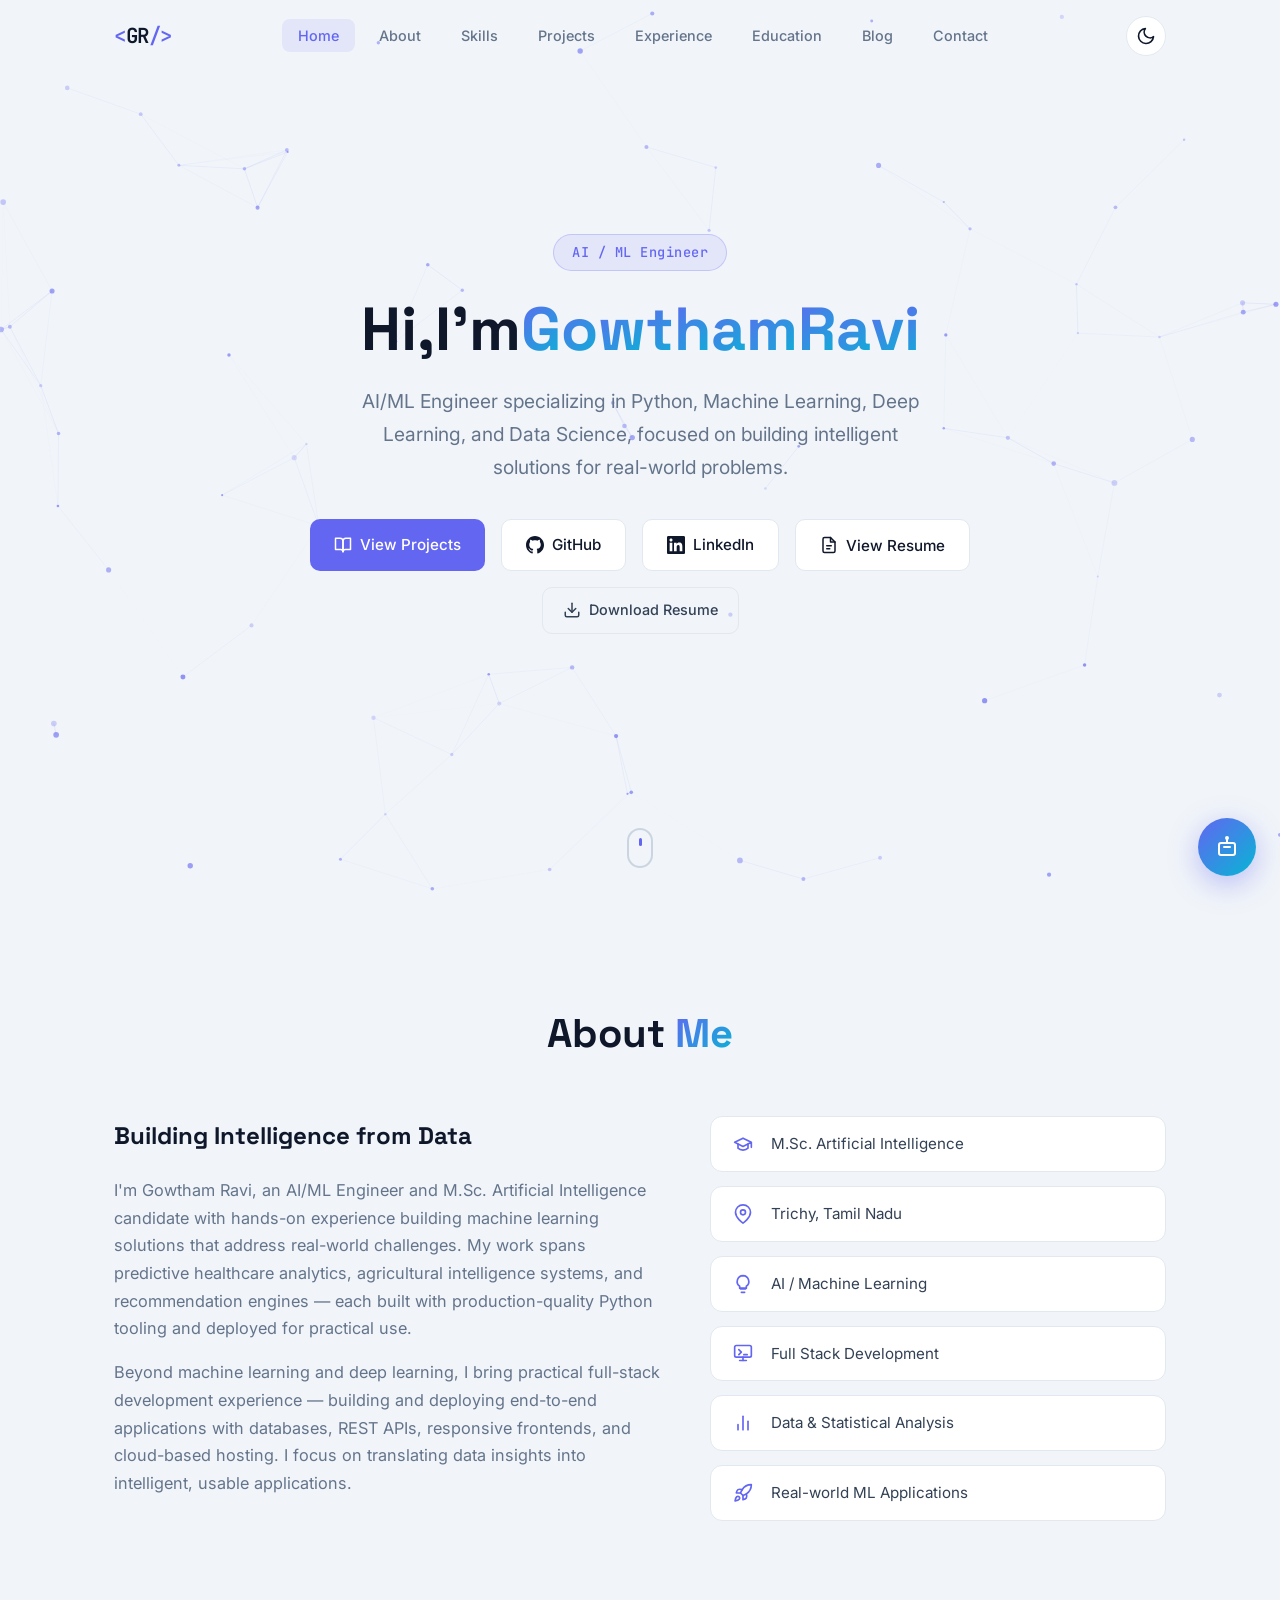
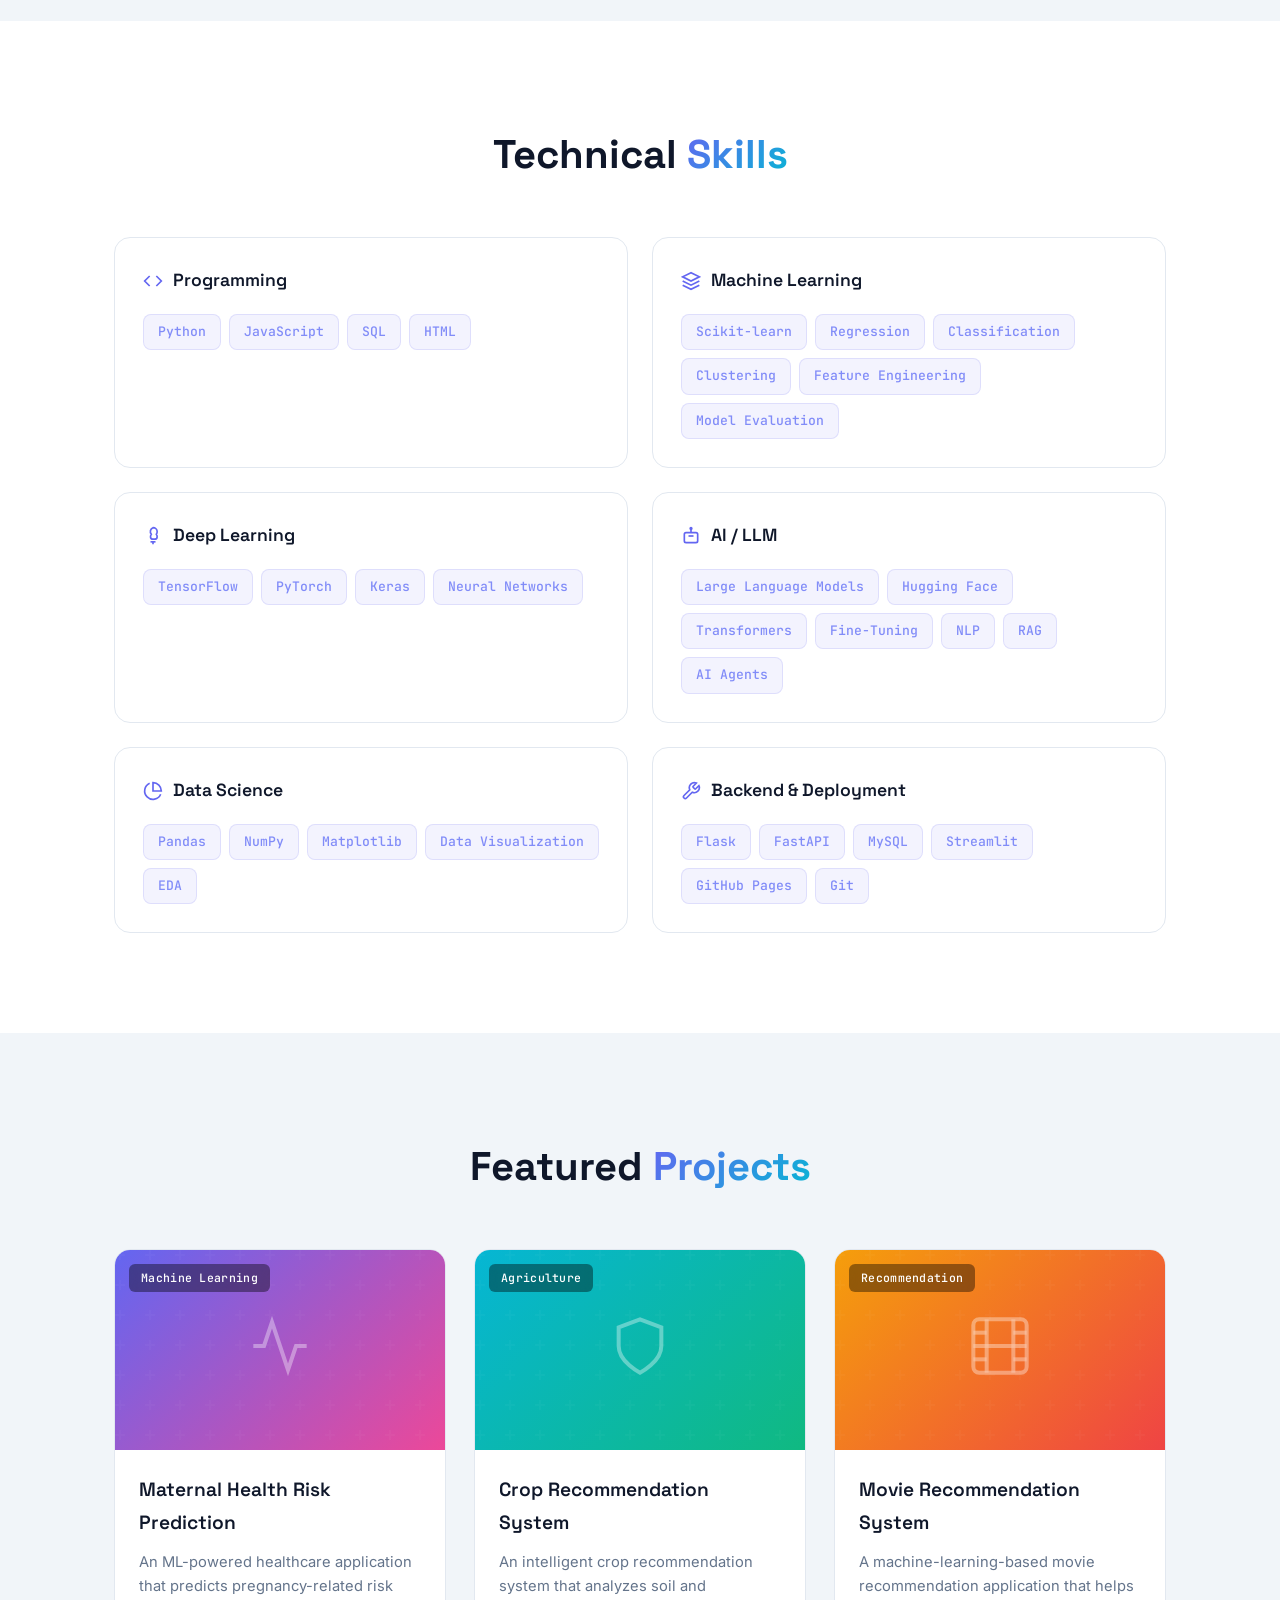
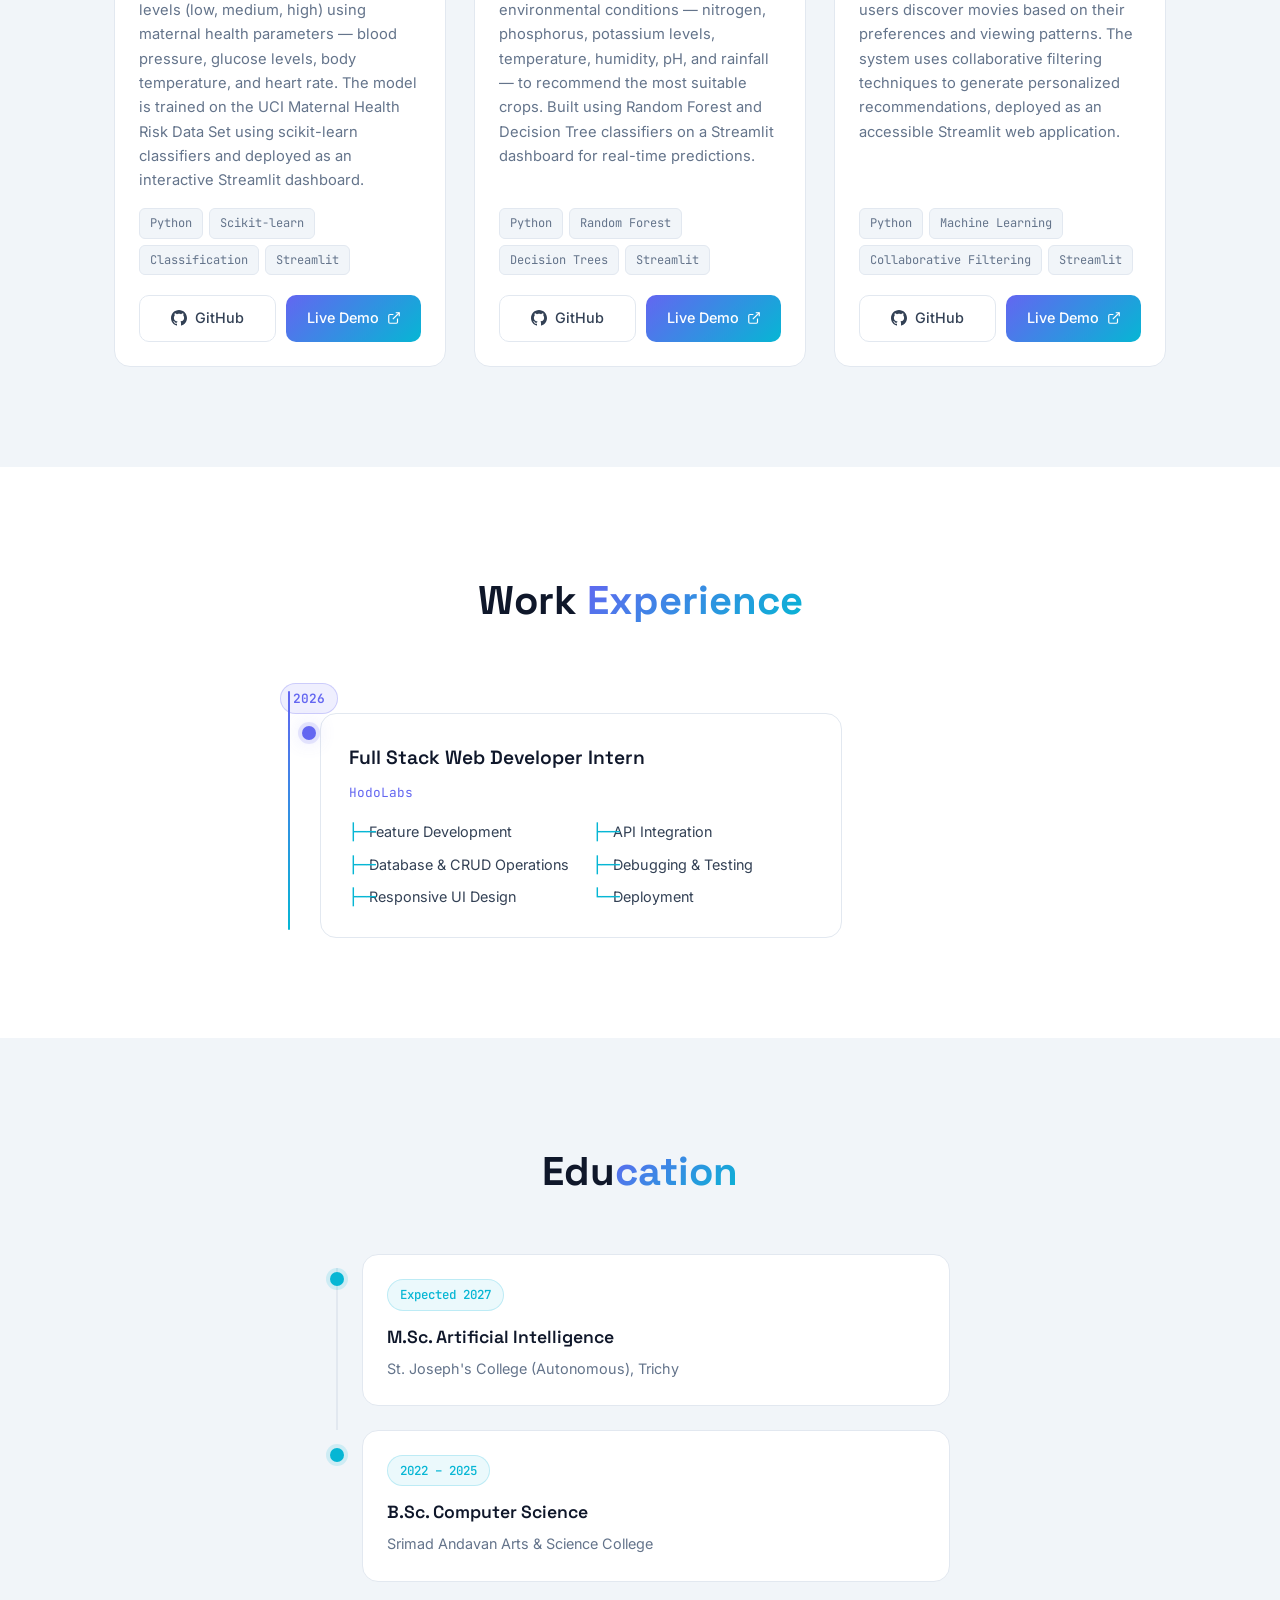
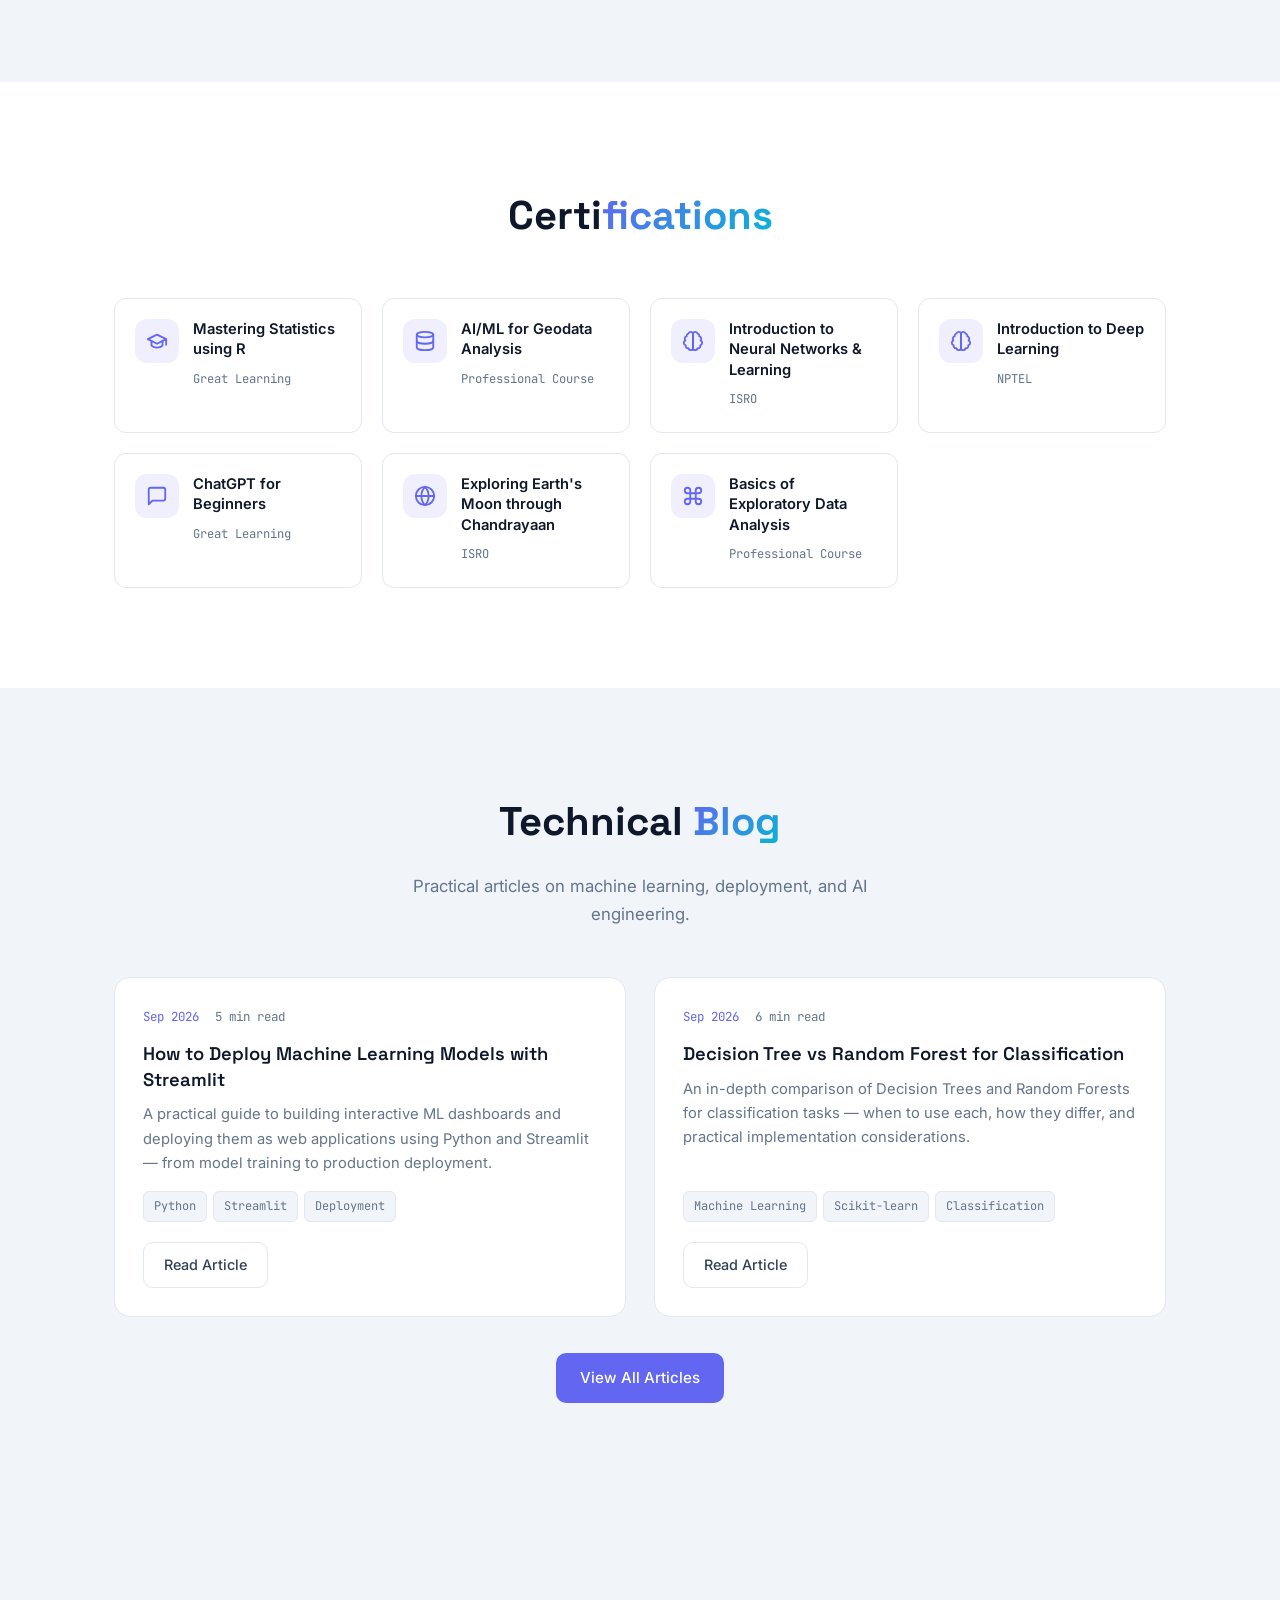
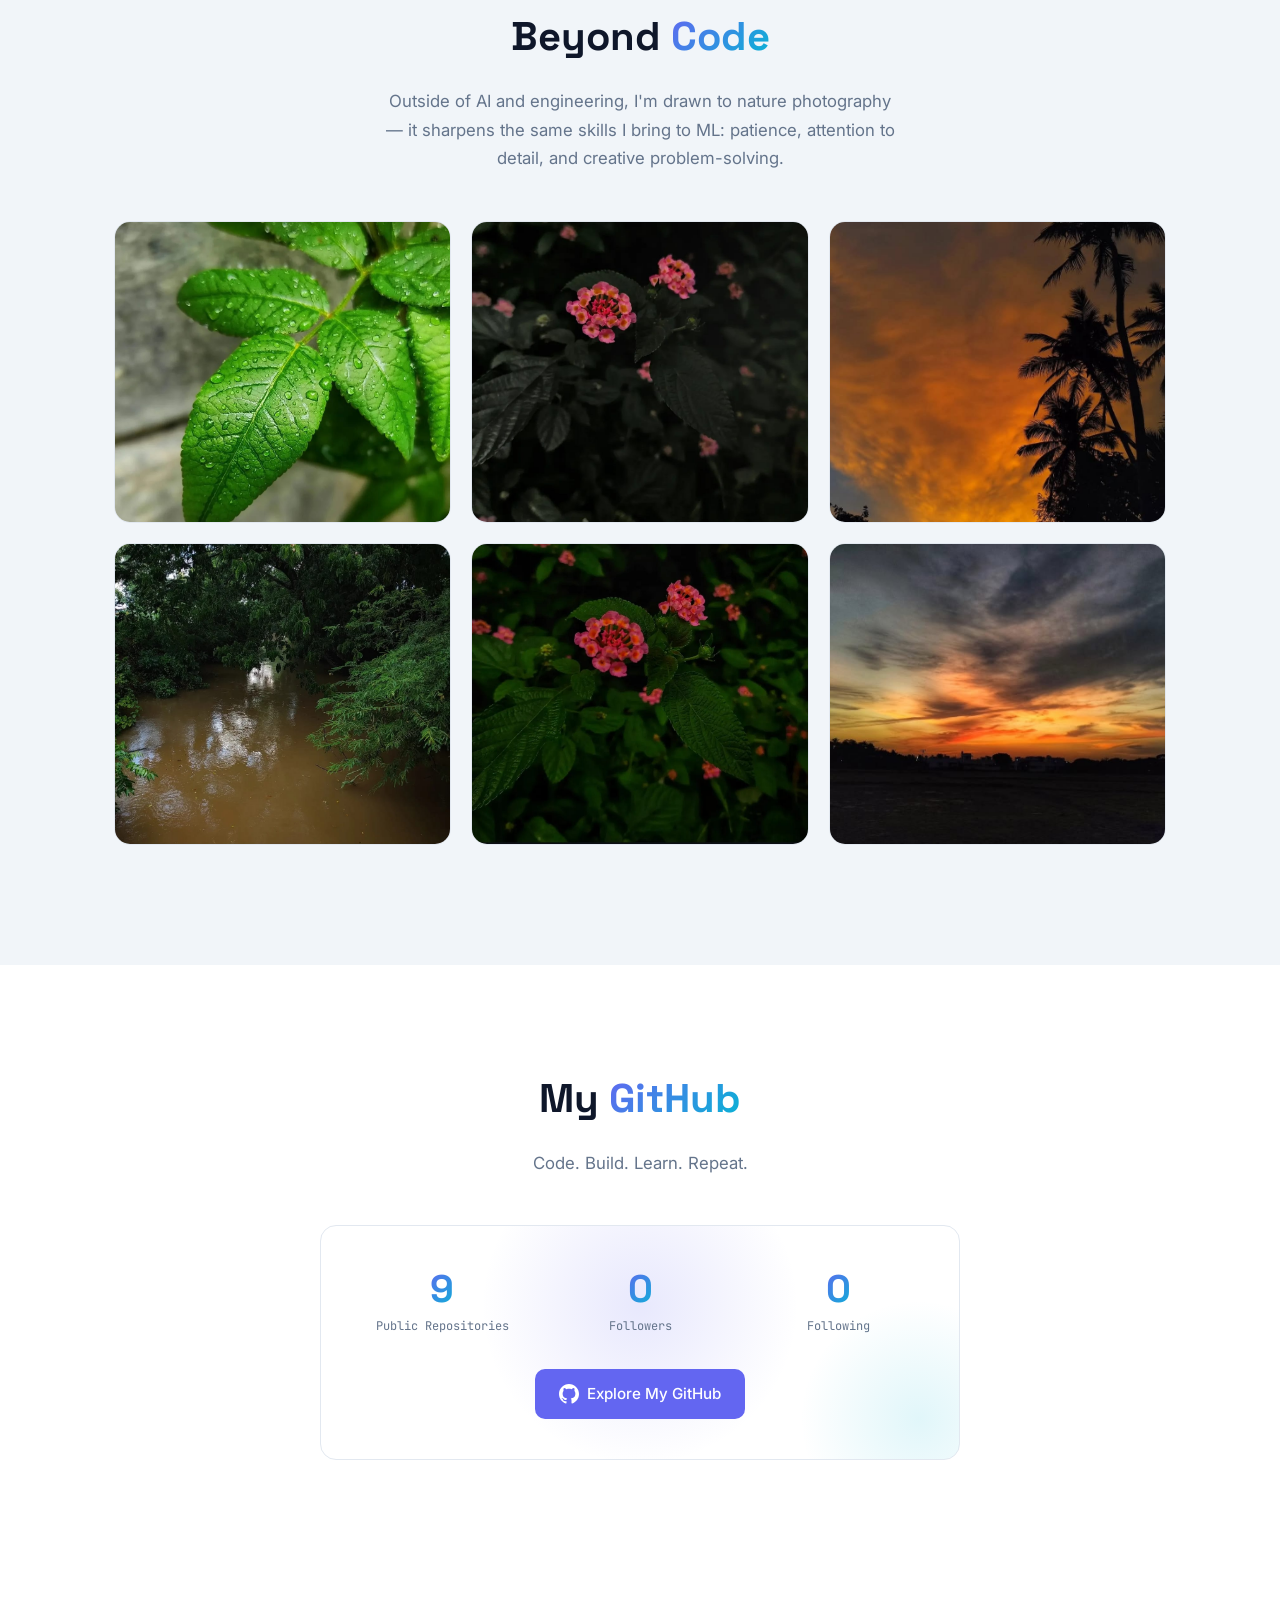
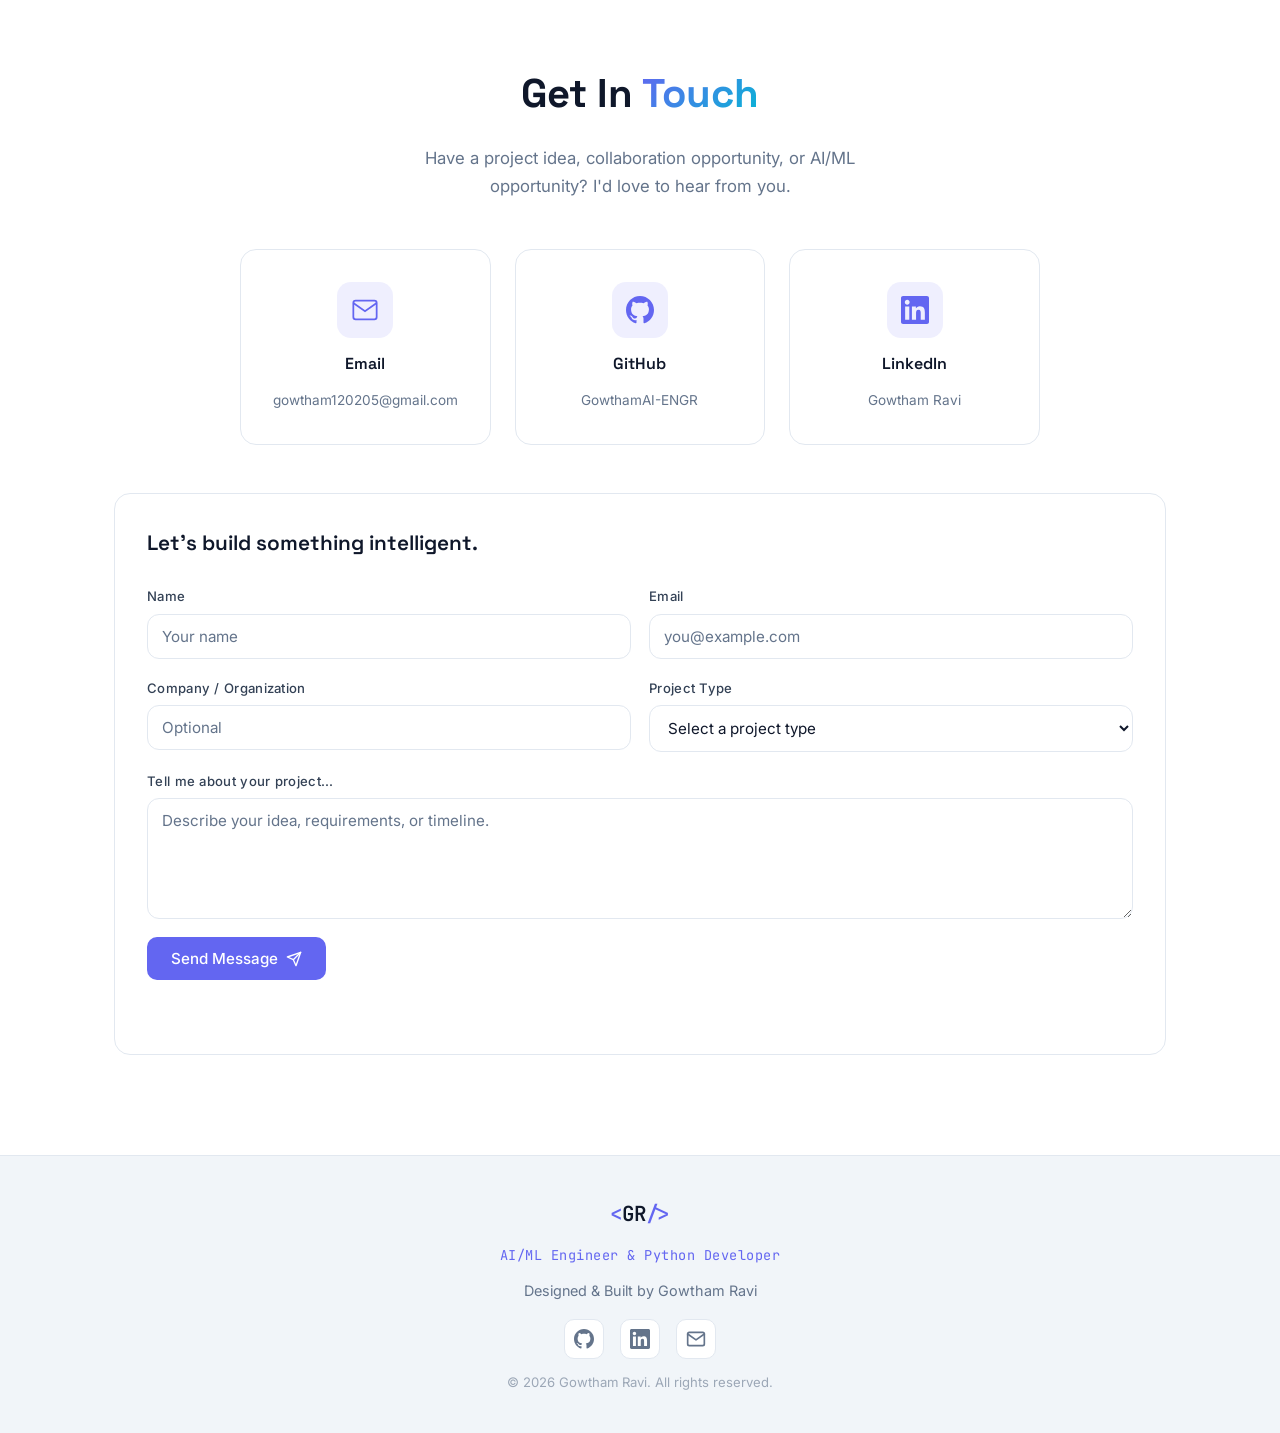
==== commit 88d22236: "fix: layout mismatches and remove unwanted content - Add 1024px tablet breakpoint for nav links and " ====
--- a/index.html
+++ b/index.html
@@ -538,15 +538,7 @@
             <span>Professional Course</span>
           </div>
         </div>
-        <div class="cert-card">
-          <div class="cert-icon">
-            <svg width="22" height="22" viewBox="0 0 24 24" fill="none" stroke="currentColor" stroke-width="2" stroke-linecap="round" stroke-linejoin="round"><path d="M4 19.5A2.5 2.5 0 0 1 6.5 17H20"/><path d="M6.5 2H20v20H6.5A2.5 2.5 0 0 1 4 19.5v-15A2.5 2.5 0 0 1 6.5 2z"/></svg>
-          </div>
-          <div class="cert-info">
-            <h4>Online Courses</h4>
-            <span>Great Learning / NPTEL</span>
-          </div>
-        </div>
+
       </div>
     </div>
   </section>
@@ -595,8 +587,8 @@
   <!-- Beyond AI Section -->
   <section class="section" id="gallery">
     <div class="container">
-      <h2 class="section-title reveal">Beyond <span class="gradient-text">AI</span></h2>
-      <p class="section-subtitle reveal">When I'm not building machine-learning models, I enjoy nature photography — developing patience, attention to detail, and creative visual storytelling.</p>
+      <h2 class="section-title reveal">Beyond <span class="gradient-text">Code</span></h2>
+      <p class="section-subtitle reveal">Outside of AI and engineering, I'm drawn to nature photography — it sharpens the same skills I bring to ML: patience, attention to detail, and creative problem-solving.</p>
       <div class="gallery-grid reveal">
         <figure class="gallery-item">
           <img class="gallery-img" src="assets/photos/photo-1.jpg" alt="Sunset over mountain landscape - nature photography by Gowtham Ravi" width="400" height="300" loading="lazy">
--- a/css/style.css
+++ b/css/style.css
@@ -1404,6 +1404,27 @@
 }
 
 /* ========================================
+   RESPONSIVE — TABLET (max-width: 1024px)
+   ======================================== */
+
+@media (max-width: 1024px) {
+  .nav-link {
+    font-size: 0.82rem;
+    padding: 6px 10px;
+  }
+
+  .hero-buttons .btn:nth-child(n+4) {
+    display: none;
+  }
+
+  .contact-grid {
+    grid-template-columns: 1fr;
+    max-width: 400px;
+    margin: 0 auto;
+  }
+}
+
+/* ========================================
    RESPONSIVE — MOBILE (max-width: 768px)
    ======================================== */
 
@@ -1532,30 +1553,3 @@
   }
 }
 
-/* ========================================
-   REDUCED MOTION
-   ======================================== */
-
-@media (prefers-reduced-motion: reduce) {
-  *,
-  *::before,
-  *::after {
-    animation-duration: 0.01ms !important;
-    animation-iteration-count: 1 !important;
-    transition-duration: 0.01ms !important;
-    scroll-behavior: auto !important;
-  }
-
-  .hero-canvas {
-    display: none;
-  }
-
-  .reveal {
-    opacity: 1;
-    transform: none;
-  }
-
-  .cursor-glow {
-    display: none;
-  }
-}
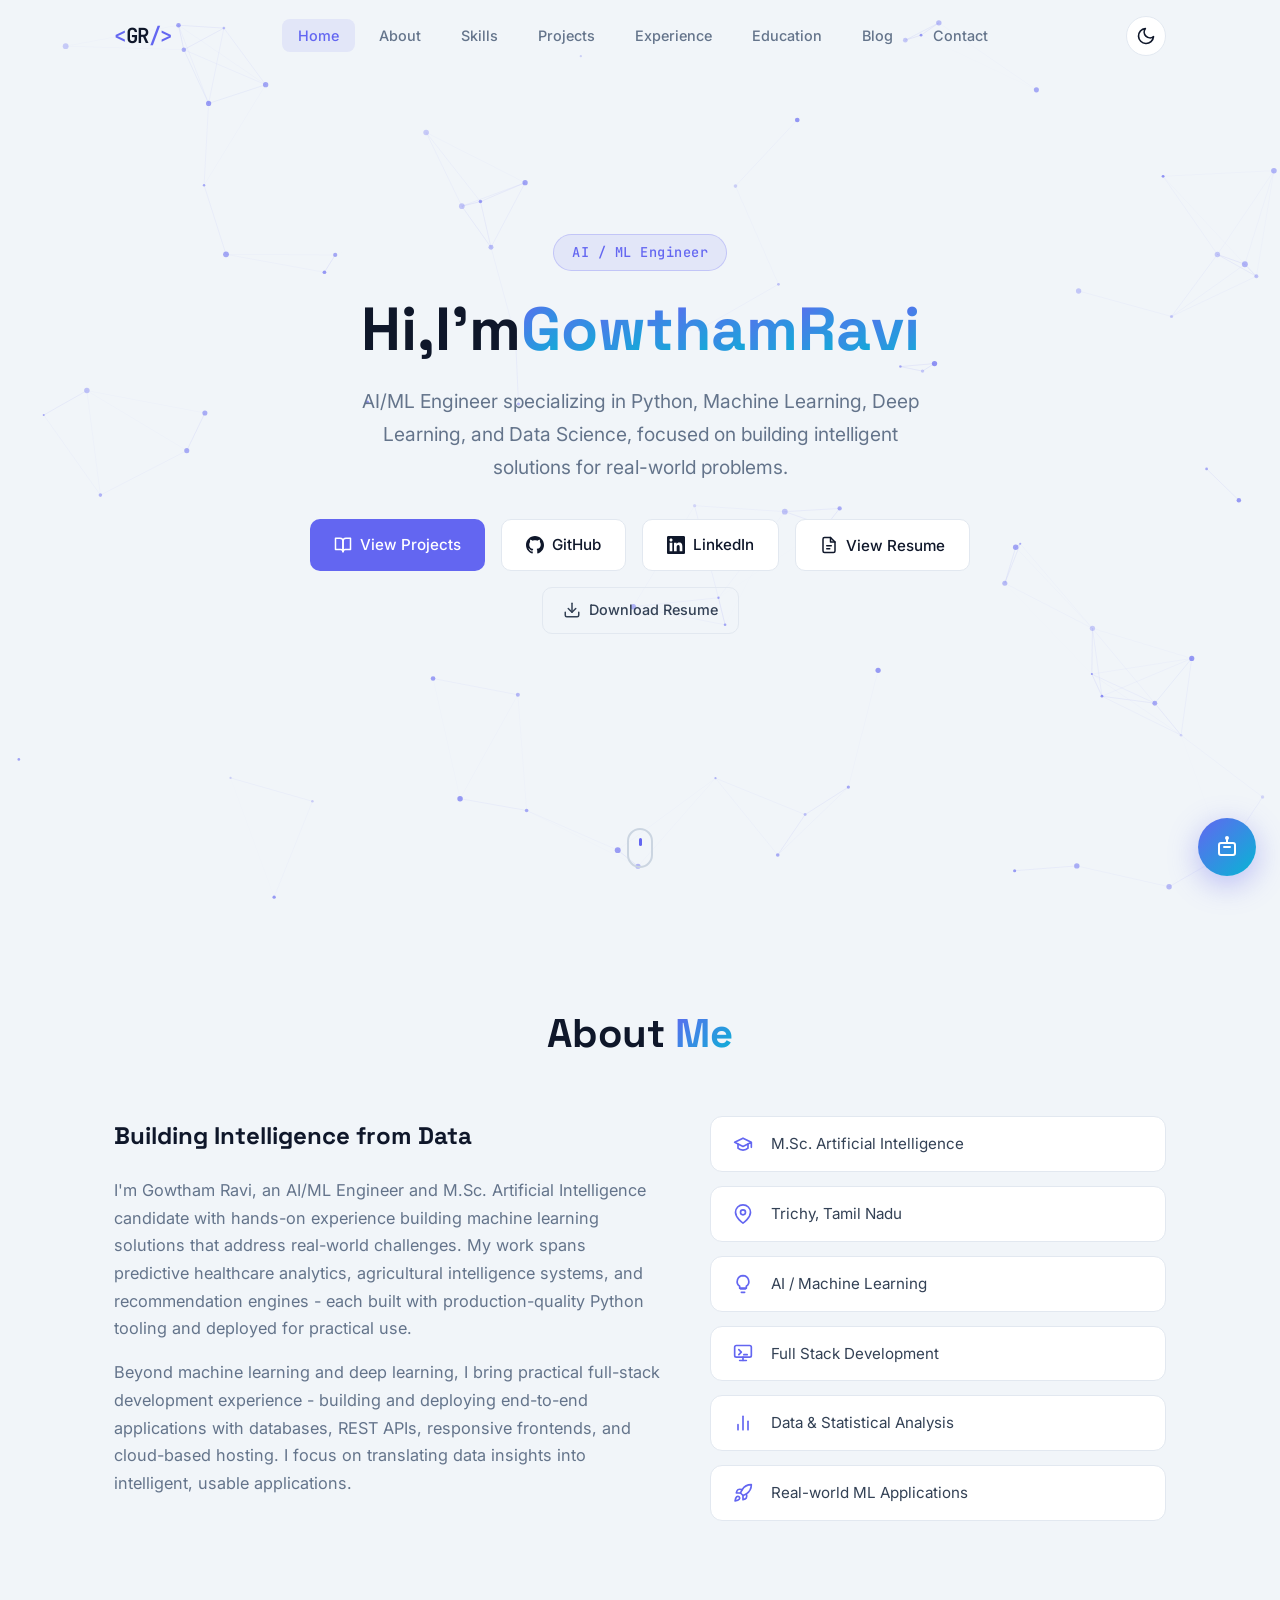
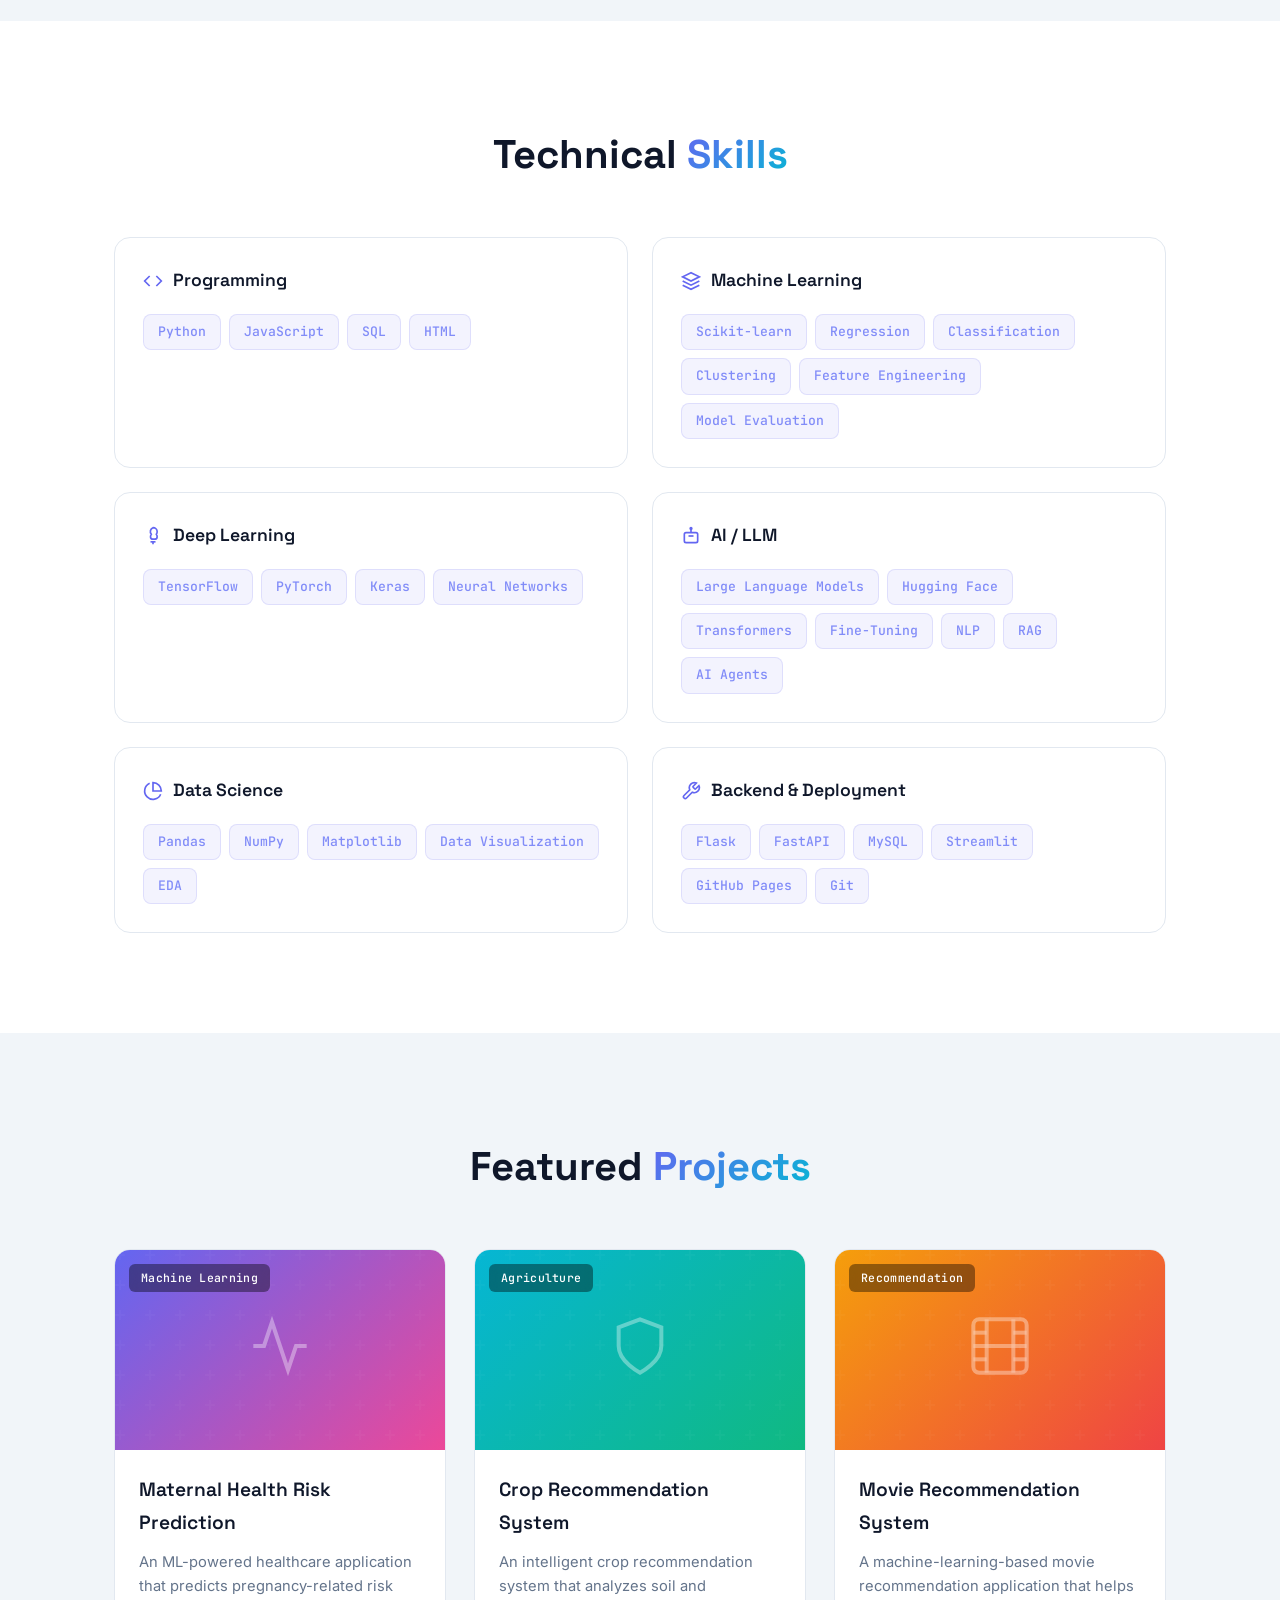
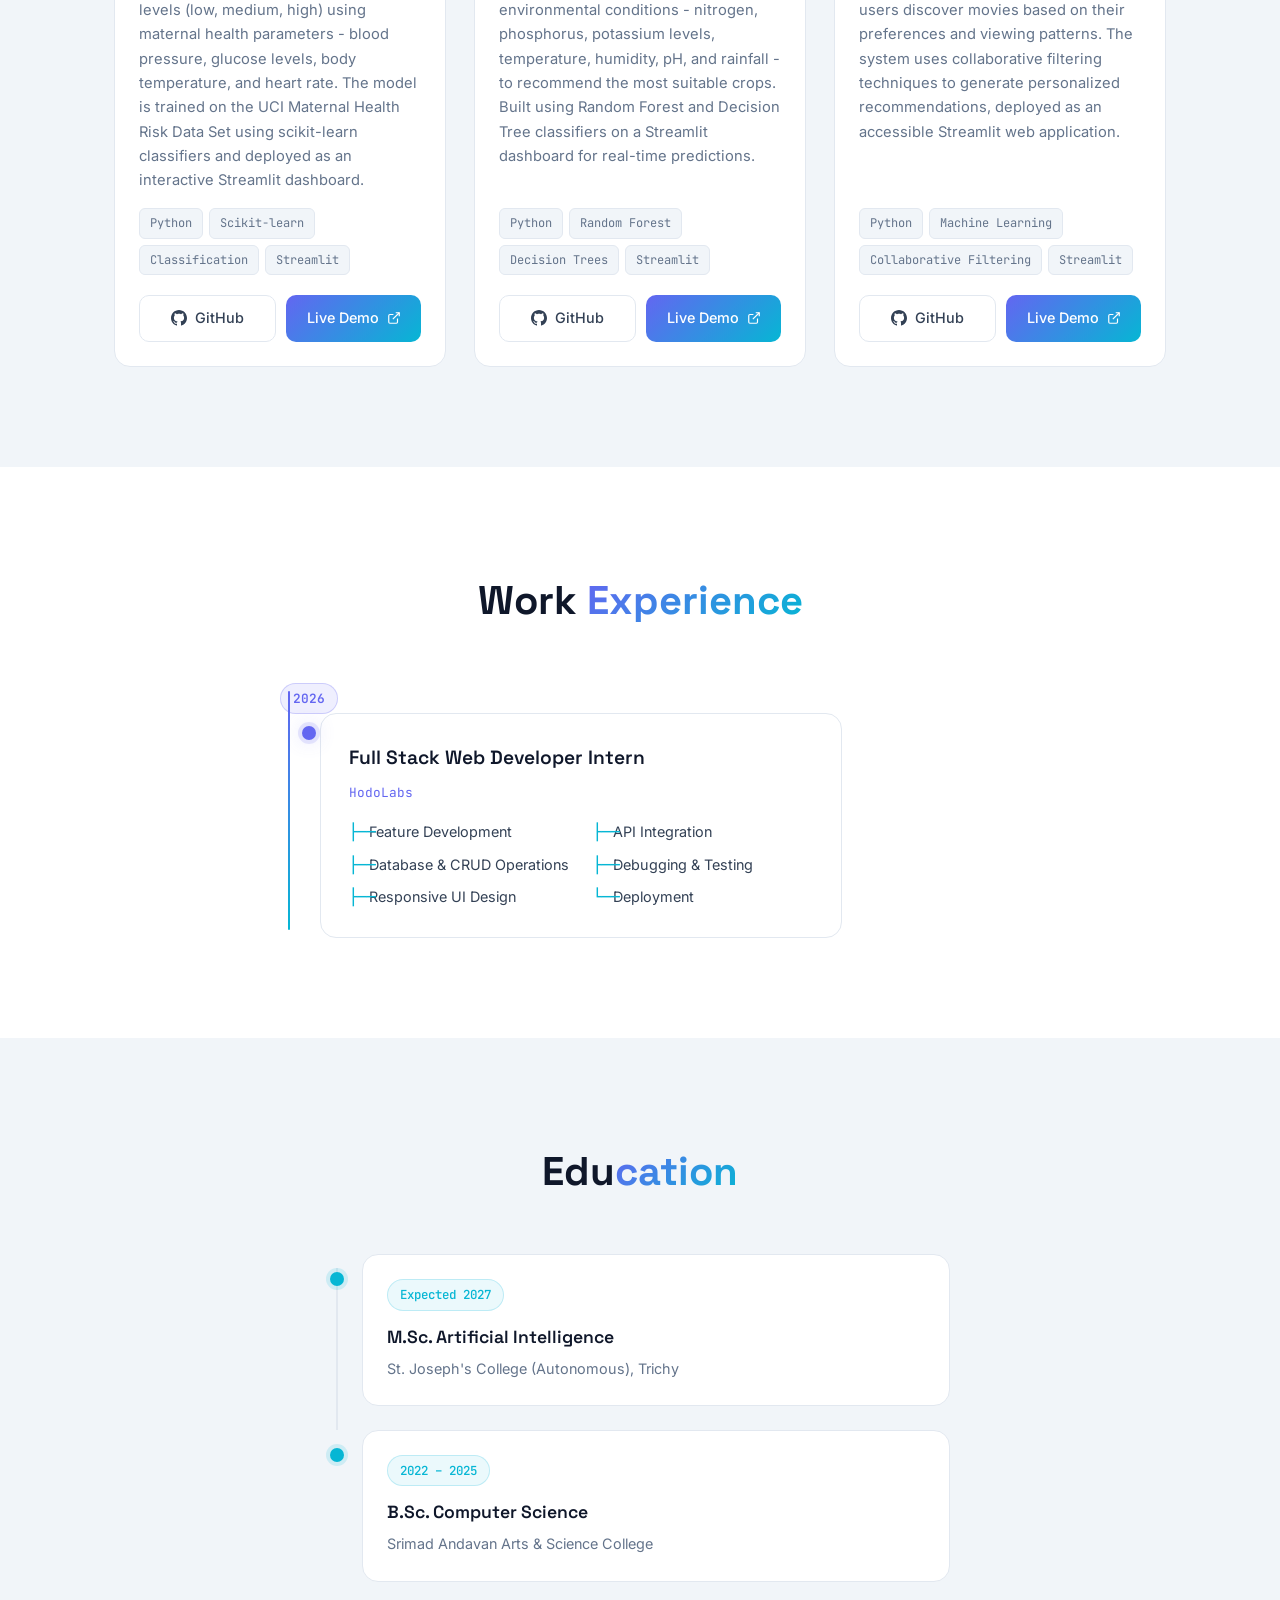
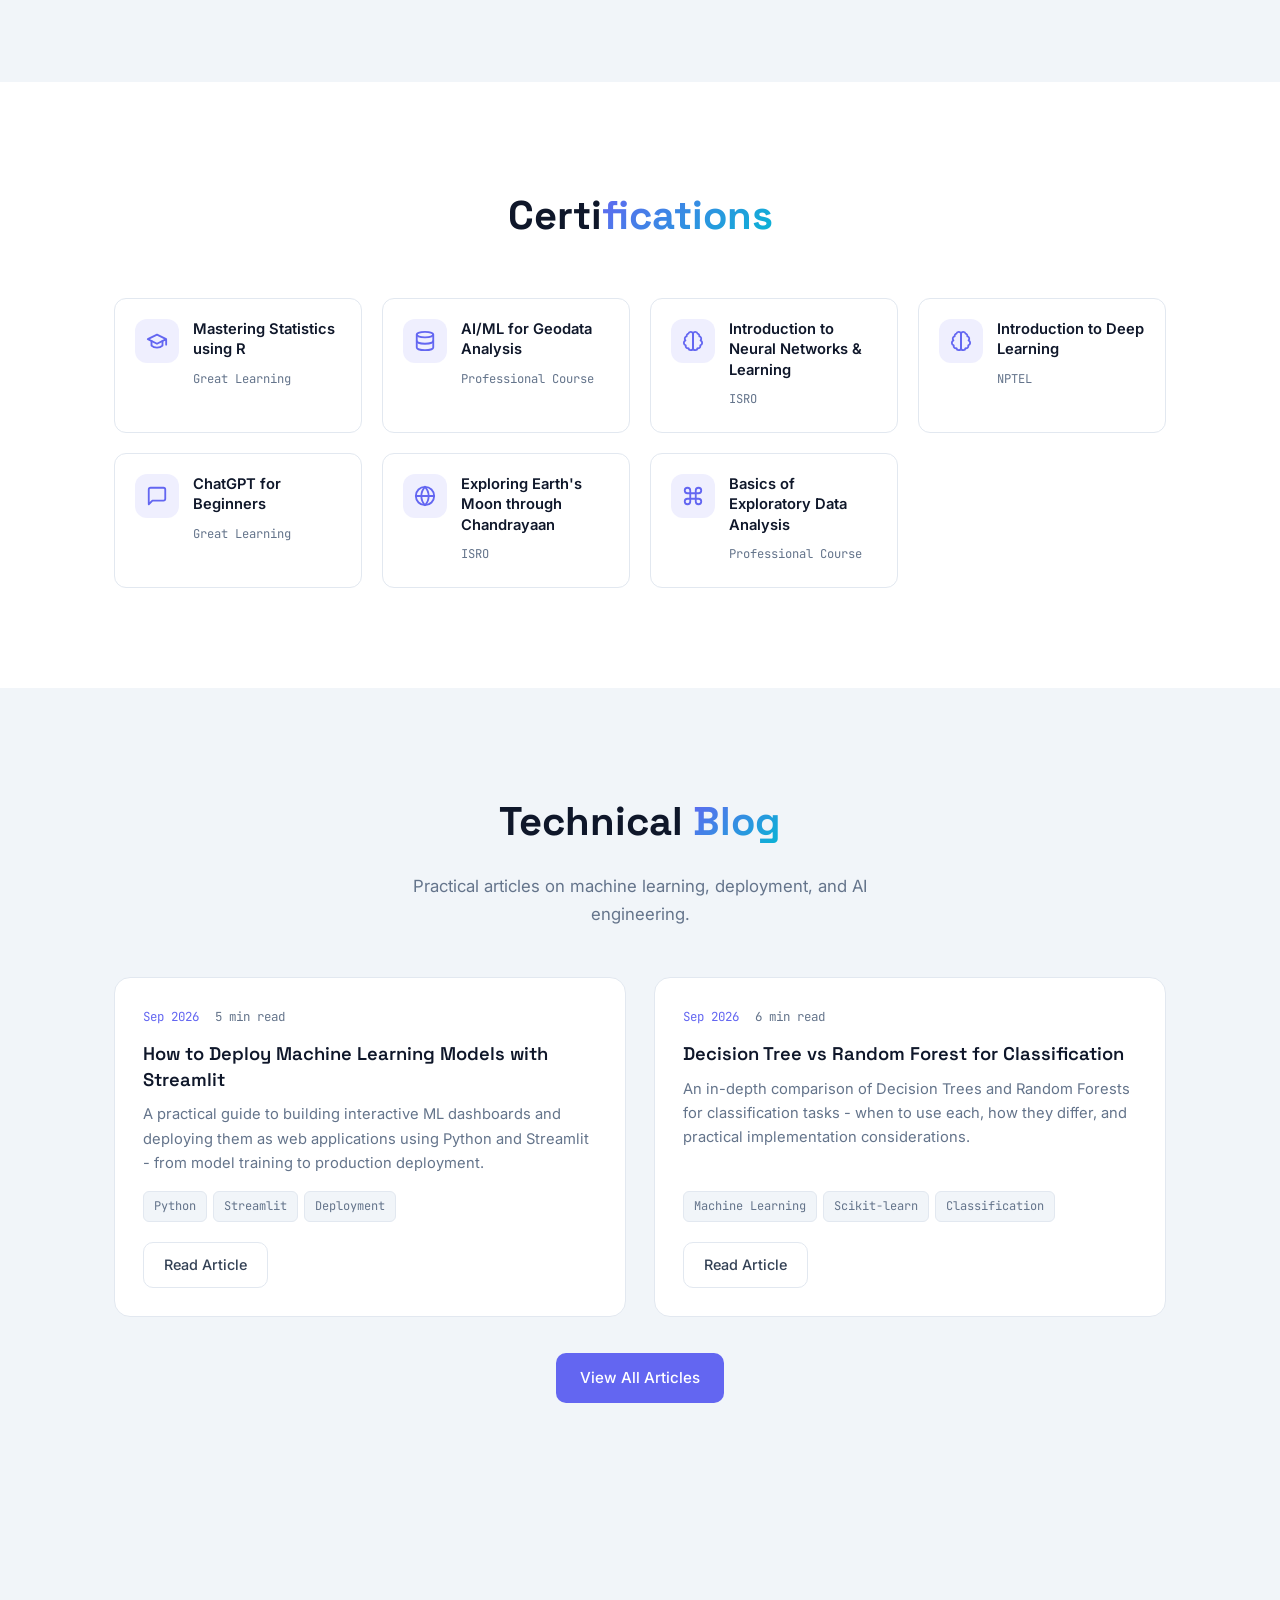
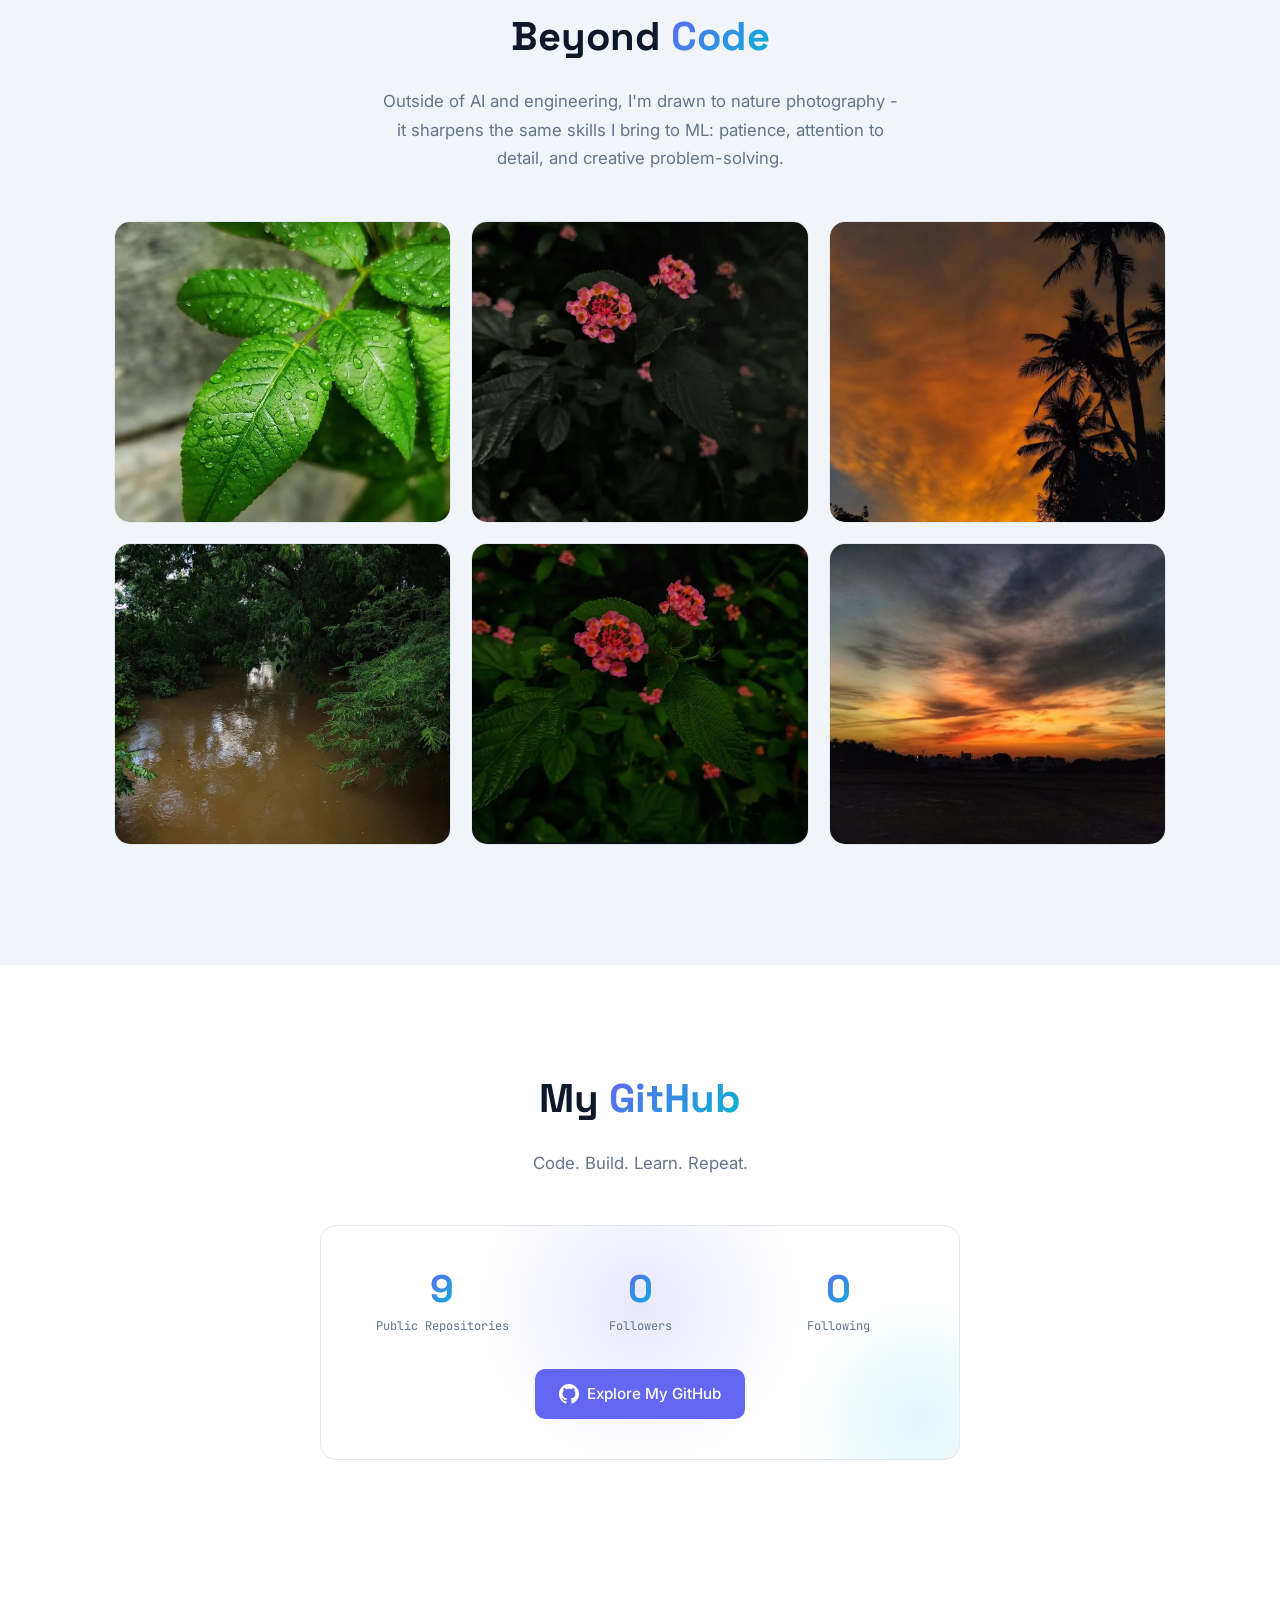
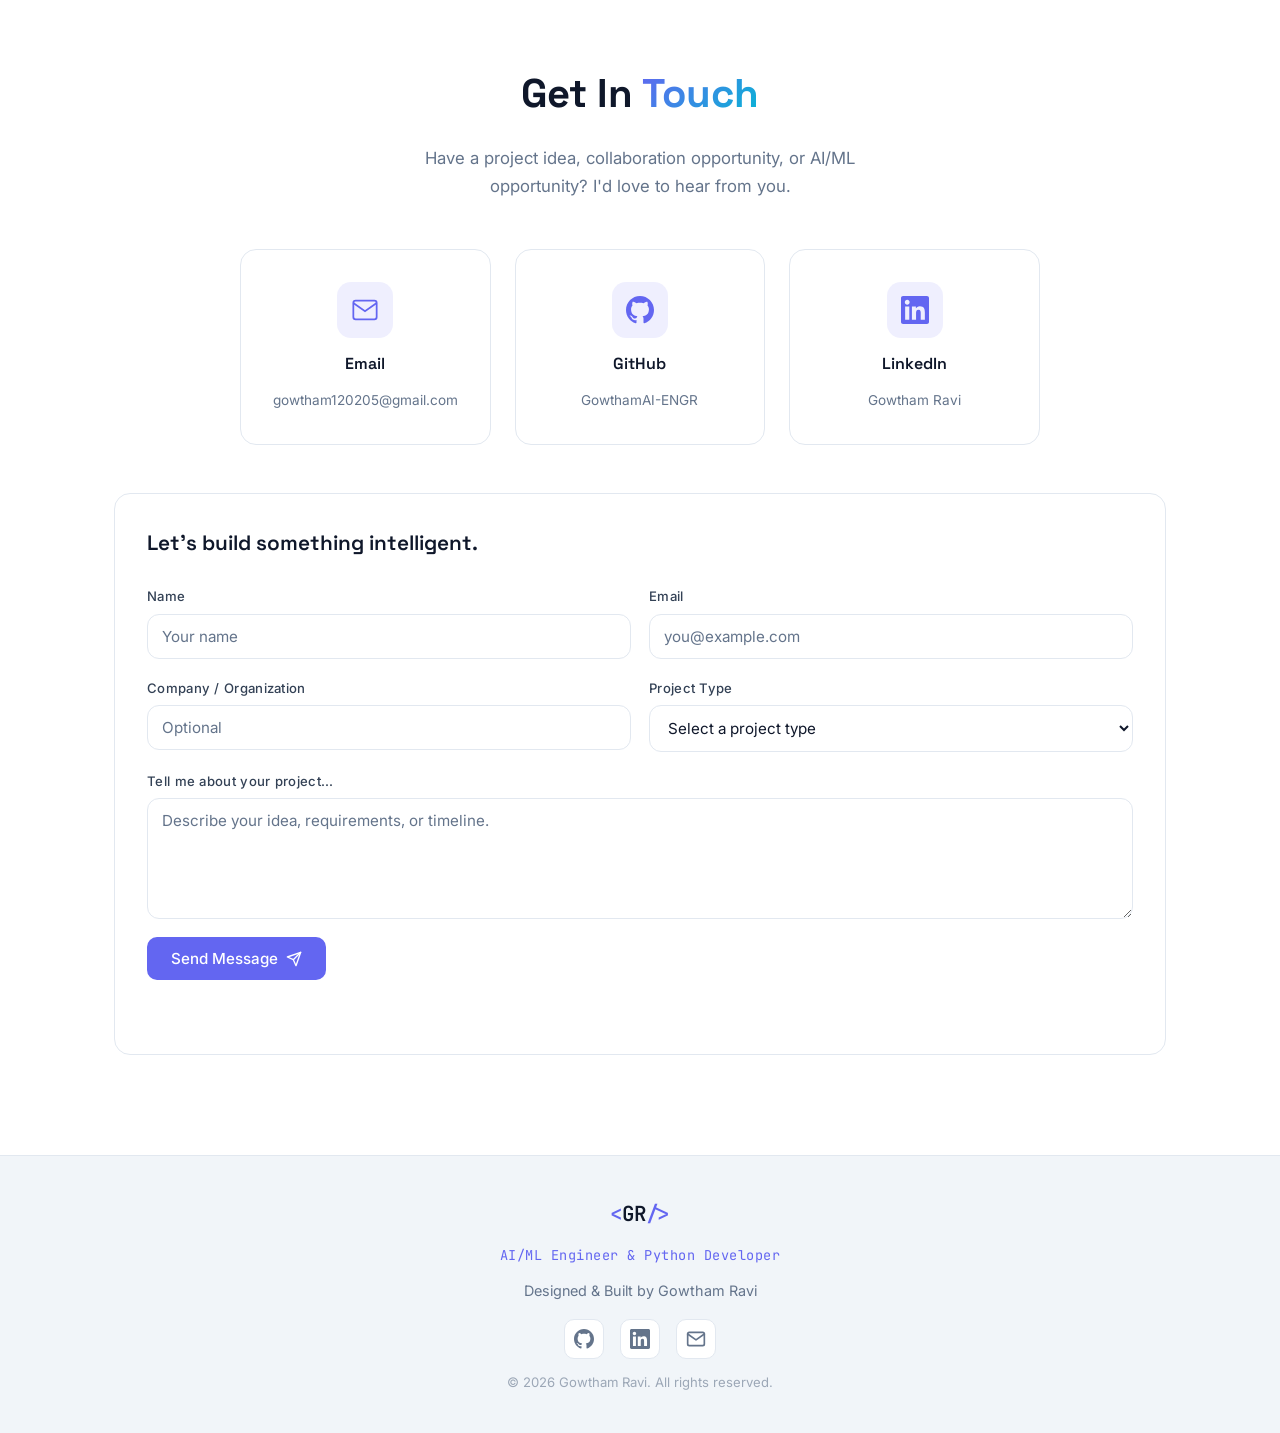
==== commit 7586f37f: "fix: improve mobile project carousel layout and button tap targets - Replace grid carousel with flex" ====
--- a/index.html
+++ b/index.html
@@ -21,7 +21,7 @@
   <meta property="og:image" content="https://gowthamai-engr.github.io/my-portfolio/assets/og-image.svg">
   <meta property="og:image:width" content="1200">
   <meta property="og:image:height" content="630">
-  <meta property="og:site_name" content="Gowtham Ravi — AI/ML Engineer Portfolio">
+  <meta property="og:site_name" content="Gowtham Ravi - AI/ML Engineer Portfolio">
 
   <!-- Twitter -->
   <meta name="twitter:card" content="summary_large_image">
@@ -29,7 +29,7 @@
   <meta name="twitter:description" content="AI/ML Engineer specializing in Python, Machine Learning, Deep Learning, and Data Science.">
   <meta name="twitter:image" content="https://gowthamai-engr.github.io/my-portfolio/assets/og-image.svg">
 
-  <!-- Structured Data — Person -->
+  <!-- Structured Data - Person -->
   <script type="application/ld+json">
   {
     "@context": "https://schema.org",
@@ -59,12 +59,12 @@
   }
   </script>
 
-  <!-- Structured Data — WebSite -->
+  <!-- Structured Data - WebSite -->
   <script type="application/ld+json">
   {
     "@context": "https://schema.org",
     "@type": "WebSite",
-    "name": "Gowtham Ravi — AI/ML Engineer Portfolio",
+    "name": "Gowtham Ravi - AI/ML Engineer Portfolio",
     "url": "https://gowthamai-engr.github.io/my-portfolio/",
     "author": {
       "@type": "Person",
@@ -187,10 +187,10 @@
         <div class="about-text reveal">
           <h3>Building Intelligence from Data</h3>
           <p>
-            I'm Gowtham Ravi, an AI/ML Engineer and M.Sc. Artificial Intelligence candidate with hands-on experience building machine learning solutions that address real-world challenges. My work spans predictive healthcare analytics, agricultural intelligence systems, and recommendation engines — each built with production-quality Python tooling and deployed for practical use.
+            I'm Gowtham Ravi, an AI/ML Engineer and M.Sc. Artificial Intelligence candidate with hands-on experience building machine learning solutions that address real-world challenges. My work spans predictive healthcare analytics, agricultural intelligence systems, and recommendation engines - each built with production-quality Python tooling and deployed for practical use.
           </p>
           <p>
-            Beyond machine learning and deep learning, I bring practical full-stack development experience — building and deploying end-to-end applications with databases, REST APIs, responsive frontends, and cloud-based hosting. I focus on translating data insights into intelligent, usable applications.
+            Beyond machine learning and deep learning, I bring practical full-stack development experience - building and deploying end-to-end applications with databases, REST APIs, responsive frontends, and cloud-based hosting. I focus on translating data insights into intelligent, usable applications.
           </p>
         </div>
         <div class="about-highlights reveal">
@@ -329,7 +329,7 @@
           <div class="project-content">
             <h3 class="project-title">Maternal Health Risk Prediction</h3>
             <p class="project-desc">
-              An ML-powered healthcare application that predicts pregnancy-related risk levels (low, medium, high) using maternal health parameters — blood pressure, glucose levels, body temperature, and heart rate. The model is trained on the UCI Maternal Health Risk Data Set using scikit-learn classifiers and deployed as an interactive Streamlit dashboard.
+              An ML-powered healthcare application that predicts pregnancy-related risk levels (low, medium, high) using maternal health parameters - blood pressure, glucose levels, body temperature, and heart rate. The model is trained on the UCI Maternal Health Risk Data Set using scikit-learn classifiers and deployed as an interactive Streamlit dashboard.
             </p>
             <div class="project-tags">
               <span>Python</span>
@@ -361,7 +361,7 @@
           <div class="project-content">
             <h3 class="project-title">Crop Recommendation System</h3>
             <p class="project-desc">
-              An intelligent crop recommendation system that analyzes soil and environmental conditions — nitrogen, phosphorus, potassium levels, temperature, humidity, pH, and rainfall — to recommend the most suitable crops. Built using Random Forest and Decision Tree classifiers on a Streamlit dashboard for real-time predictions.
+              An intelligent crop recommendation system that analyzes soil and environmental conditions - nitrogen, phosphorus, potassium levels, temperature, humidity, pH, and rainfall - to recommend the most suitable crops. Built using Random Forest and Decision Tree classifiers on a Streamlit dashboard for real-time predictions.
             </p>
             <div class="project-tags">
               <span>Python</span>
@@ -555,7 +555,7 @@
             <span class="blog-read-time">5 min read</span>
           </div>
           <h3 class="blog-card-title">How to Deploy Machine Learning Models with Streamlit</h3>
-          <p class="blog-card-desc">A practical guide to building interactive ML dashboards and deploying them as web applications using Python and Streamlit — from model training to production deployment.</p>
+          <p class="blog-card-desc">A practical guide to building interactive ML dashboards and deploying them as web applications using Python and Streamlit - from model training to production deployment.</p>
           <div class="blog-card-tags">
             <span>Python</span>
             <span>Streamlit</span>
@@ -569,7 +569,7 @@
             <span class="blog-read-time">6 min read</span>
           </div>
           <h3 class="blog-card-title">Decision Tree vs Random Forest for Classification</h3>
-          <p class="blog-card-desc">An in-depth comparison of Decision Trees and Random Forests for classification tasks — when to use each, how they differ, and practical implementation considerations.</p>
+          <p class="blog-card-desc">An in-depth comparison of Decision Trees and Random Forests for classification tasks - when to use each, how they differ, and practical implementation considerations.</p>
           <div class="blog-card-tags">
             <span>Machine Learning</span>
             <span>Scikit-learn</span>
@@ -588,7 +588,7 @@
   <section class="section" id="gallery">
     <div class="container">
       <h2 class="section-title reveal">Beyond <span class="gradient-text">Code</span></h2>
-      <p class="section-subtitle reveal">Outside of AI and engineering, I'm drawn to nature photography — it sharpens the same skills I bring to ML: patience, attention to detail, and creative problem-solving.</p>
+      <p class="section-subtitle reveal">Outside of AI and engineering, I'm drawn to nature photography - it sharpens the same skills I bring to ML: patience, attention to detail, and creative problem-solving.</p>
       <div class="gallery-grid reveal">
         <figure class="gallery-item">
           <img class="gallery-img" src="assets/photos/photo-1.jpg" alt="Sunset over mountain landscape - nature photography by Gowtham Ravi" width="400" height="300" loading="lazy">
@@ -750,7 +750,7 @@
     <div class="resume-modal-backdrop" data-resume-close></div>
     <div class="resume-modal-content" tabindex="-1">
       <div class="resume-modal-header">
-        <h3 id="resumeModalTitle">Gowtham Ravi — Resume</h3>
+        <h3 id="resumeModalTitle">Gowtham Ravi - Resume</h3>
         <div class="resume-toolbar">
           <button type="button" class="resume-tool" id="resumeZoomOut" aria-label="Zoom out">
             <svg width="16" height="16" viewBox="0 0 24 24" fill="none" stroke="currentColor" stroke-width="2" stroke-linecap="round"><circle cx="11" cy="11" r="8"/><line x1="21" y1="21" x2="16.65" y2="16.65"/><line x1="8" y1="11" x2="14" y2="11"/></svg>
--- a/css/style.css
+++ b/css/style.css
@@ -1,5 +1,5 @@
 /* ========================================
-   GOWTHAM RAVI — AI/ML PORTFOLIO
+   GOWTHAM RAVI - AI/ML PORTFOLIO
    Color System & Variables
    ======================================== */
 
@@ -754,7 +754,7 @@
 }
 
 /* ========================================
-   EXPERIENCE — TIMELINE
+   EXPERIENCE - TIMELINE
    ======================================== */
 
 .timeline {
@@ -867,7 +867,7 @@
 }
 
 /* ========================================
-   EDUCATION — VERTICAL TIMELINE
+   EDUCATION - VERTICAL TIMELINE
    ======================================== */
 
 .edu-timeline {
@@ -947,7 +947,7 @@
 }
 
 /* ========================================
-   CERTIFICATIONS — CARD GRID
+   CERTIFICATIONS - CARD GRID
    ======================================== */
 
 .cert-grid {
@@ -1001,7 +1001,7 @@
 }
 
 /* ========================================
-   BEYOND AI — PHOTO GALLERY
+   BEYOND AI - PHOTO GALLERY
    ======================================== */
 
 .gallery-grid {
@@ -1097,7 +1097,7 @@
 }
 
 /* ========================================
-   GITHUB — STATS CARD
+   GITHUB - STATS CARD
    ======================================== */
 
 .github-card {
@@ -1376,10 +1376,19 @@
 }
 
 /* ========================================
-   RESPONSIVE — TABLET (max-width: 1024px)
+   RESPONSIVE - TABLET (max-width: 1024px)
    ======================================== */
 
 @media (max-width: 1024px) {
+  .nav-link {
+    font-size: 0.82rem;
+    padding: 6px 10px;
+  }
+
+  .hero-buttons .btn:nth-child(n+4) {
+    display: none;
+  }
+
   .projects-grid {
     grid-template-columns: repeat(2, 1fr);
   }
@@ -1401,21 +1410,6 @@
   .blog-grid {
     grid-template-columns: repeat(2, 1fr);
   }
-}
-
-/* ========================================
-   RESPONSIVE — TABLET (max-width: 1024px)
-   ======================================== */
-
-@media (max-width: 1024px) {
-  .nav-link {
-    font-size: 0.82rem;
-    padding: 6px 10px;
-  }
-
-  .hero-buttons .btn:nth-child(n+4) {
-    display: none;
-  }
 
   .contact-grid {
     grid-template-columns: 1fr;
@@ -1425,7 +1419,7 @@
 }
 
 /* ========================================
-   RESPONSIVE — MOBILE (max-width: 768px)
+   RESPONSIVE - MOBILE (max-width: 768px)
    ======================================== */
 
 @media (max-width: 768px) {
@@ -1527,7 +1521,7 @@
 }
 
 /* ========================================
-   RESPONSIVE — SMALL MOBILE (max-width: 480px)
+   RESPONSIVE - SMALL MOBILE (max-width: 480px)
    ======================================== */
 
 @media (max-width: 480px) {
--- a/css/features.css
+++ b/css/features.css
@@ -1,5 +1,5 @@
 /* ========================================
-   GOWTHAM RAVI — PORTFOLIO FEATURES
+   GOWTHAM RAVI - PORTFOLIO FEATURES
    Theme Toggle · Resume Viewer · Contact Form
    AI Assistant · Mobile Nav · Micro Animations
    ======================================== */
@@ -776,25 +776,35 @@
 
 @media (max-width: 768px) {
   .projects-grid {
-    display: grid;
-    grid-auto-flow: column;
-    grid-auto-columns: 85%;
-    grid-template-columns: none;
-    grid-template-rows: auto;
-    gap: 16px;
+    display: flex;
     overflow-x: auto;
     scroll-snap-type: x mandatory;
-    padding: 4px 4px 20px;
-    scrollbar-width: thin;
+    gap: 16px;
+    padding: 4px 24px 28px;
+    scrollbar-width: none;
     -webkit-overflow-scrolling: touch;
   }
 
+  .projects-grid::-webkit-scrollbar {
+    display: none;
+  }
+
   .projects-grid .project-card {
+    flex: 0 0 calc(100vw - 64px);
     scroll-snap-align: center;
     scroll-snap-stop: always;
-    grid-column: auto !important;
-    max-width: none !important;
-    margin: 0 !important;
+    max-width: none;
+    margin: 0;
+  }
+
+  .project-buttons {
+    flex-direction: column;
+    gap: 8px;
+  }
+
+  .project-buttons .btn {
+    width: 100%;
+    justify-content: center;
   }
 }
 
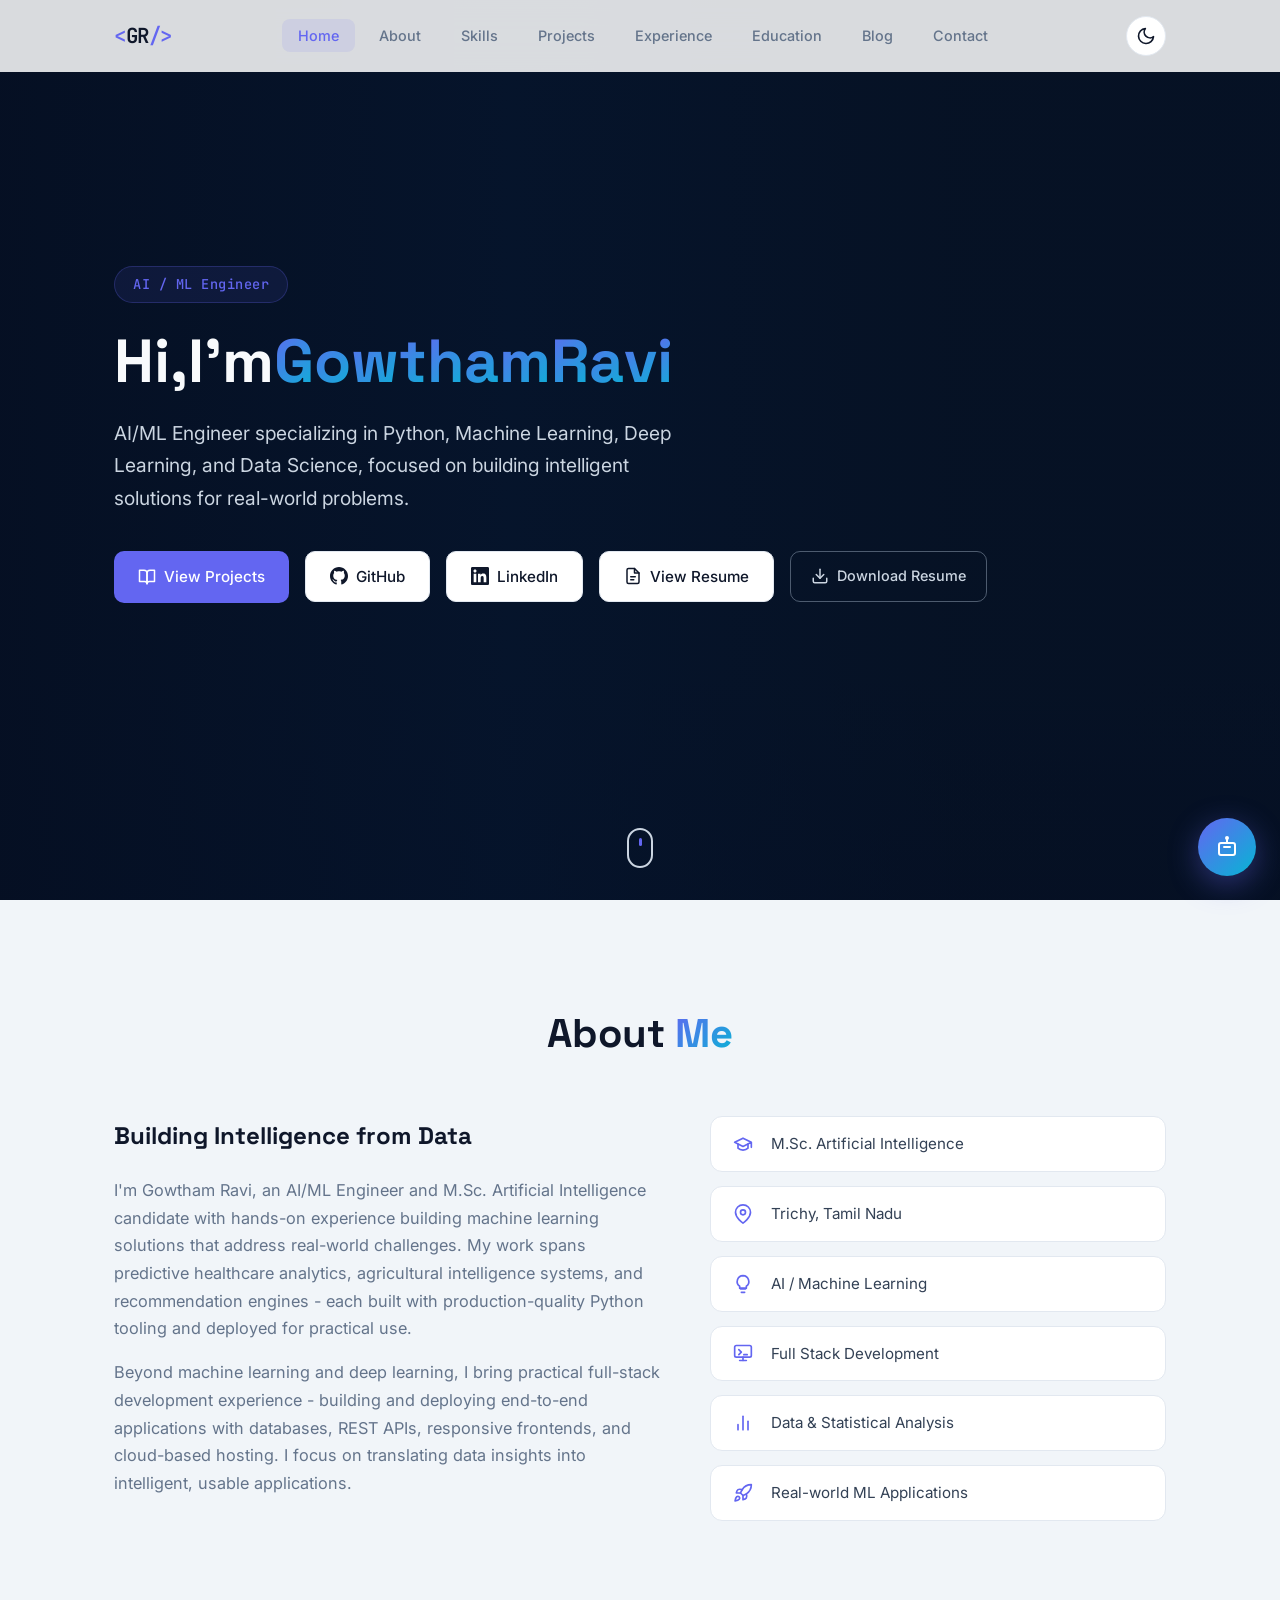
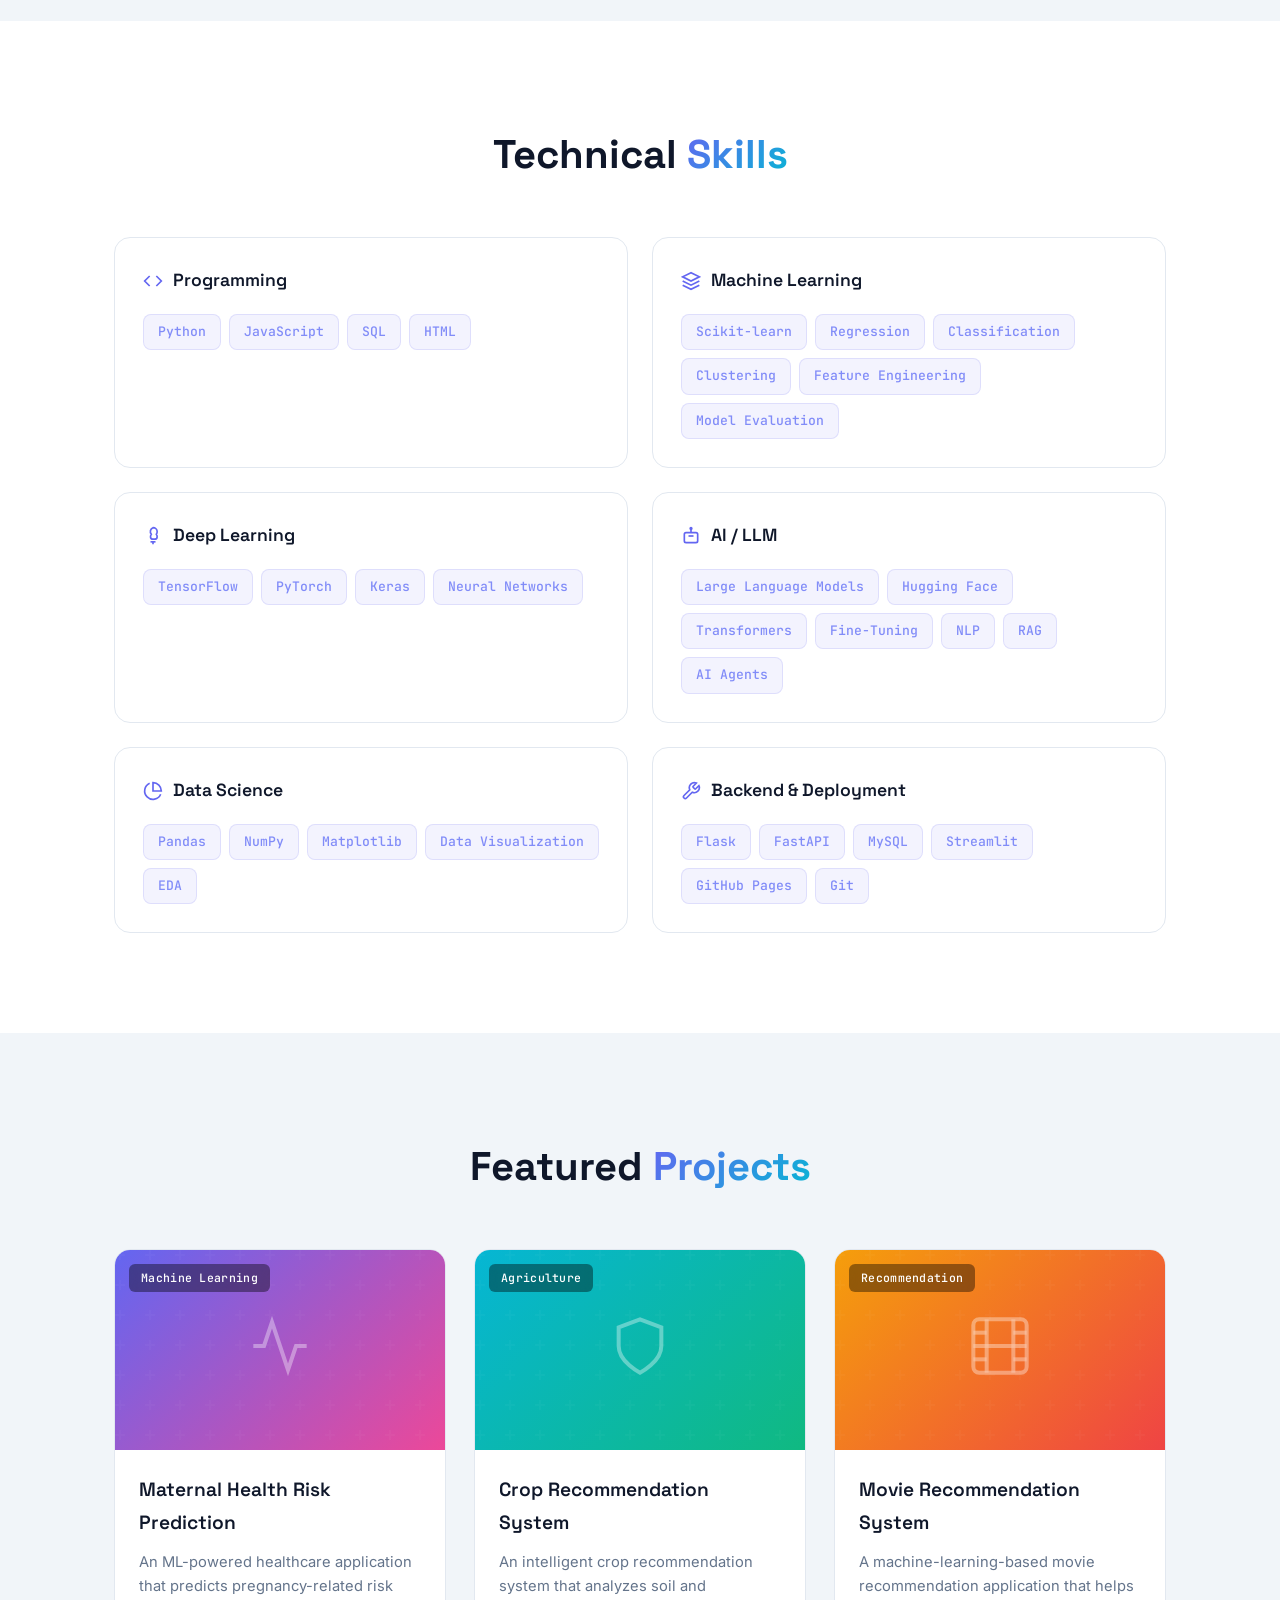
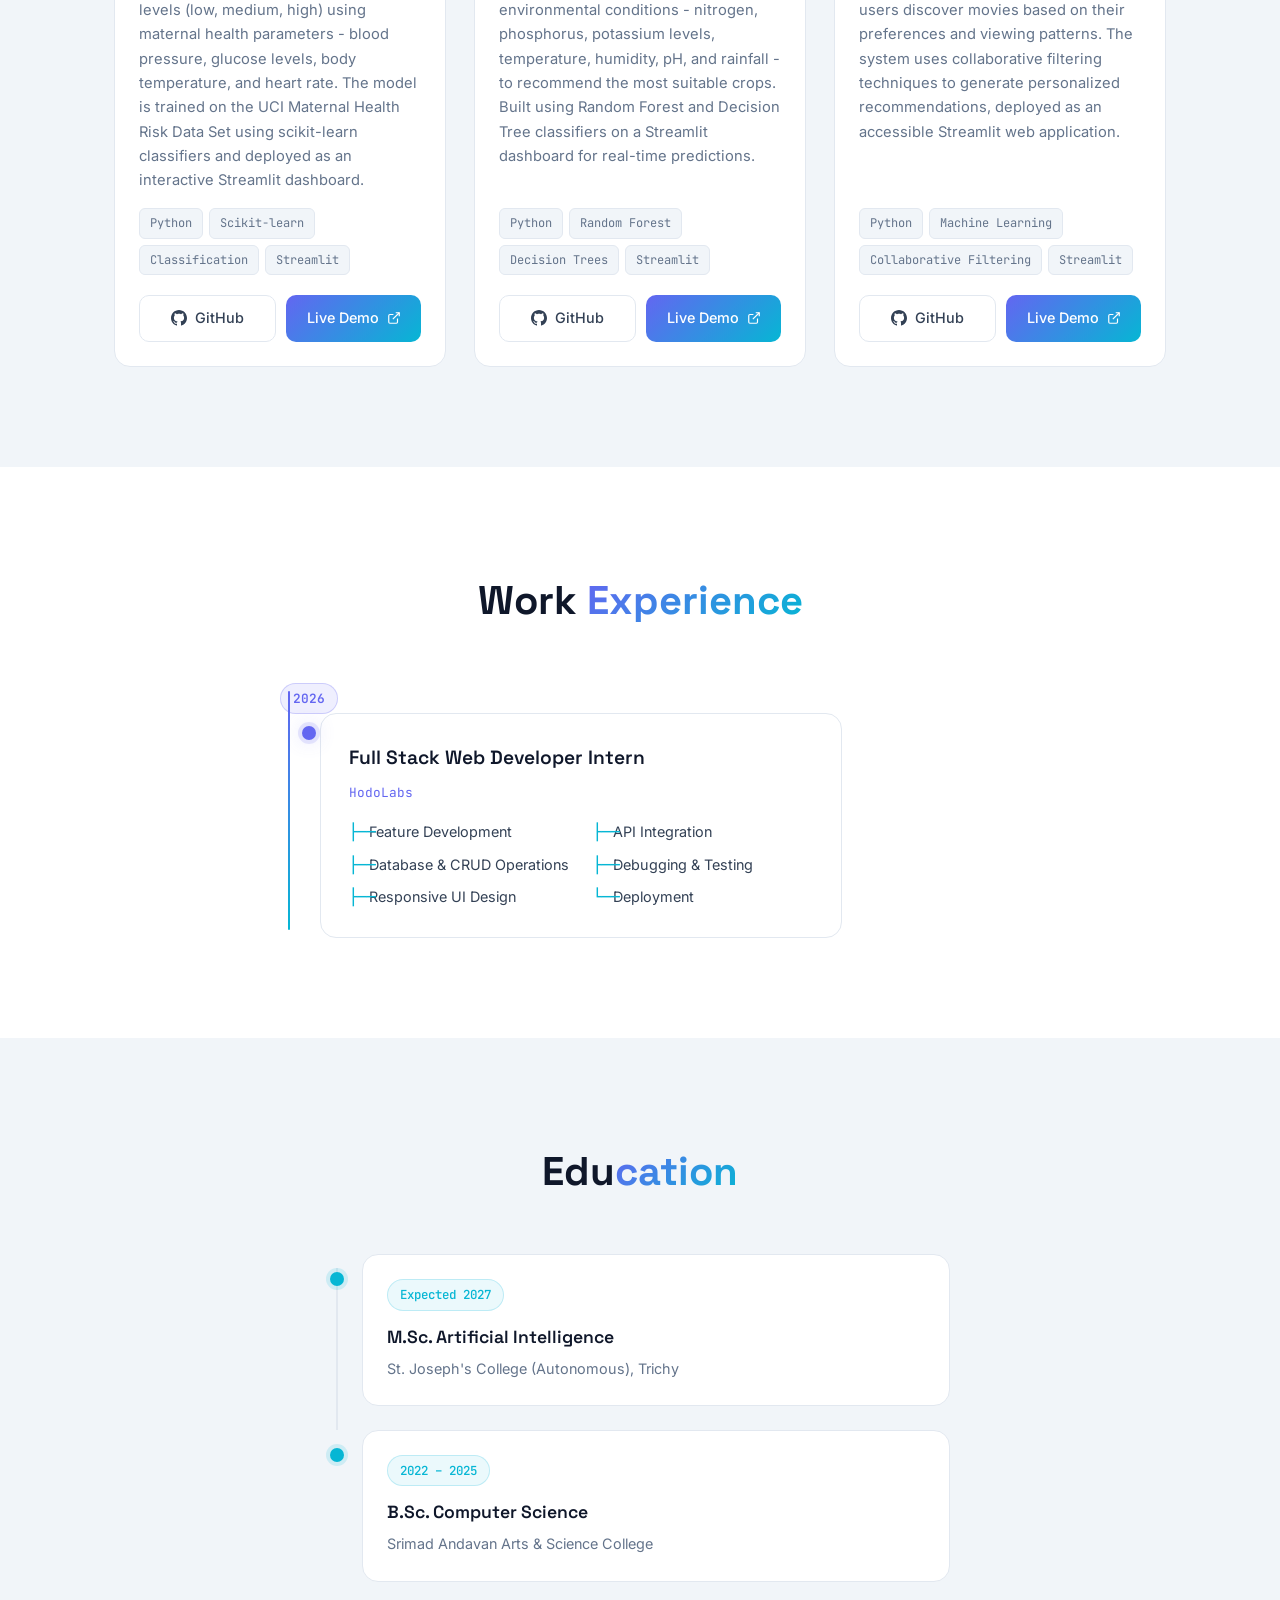
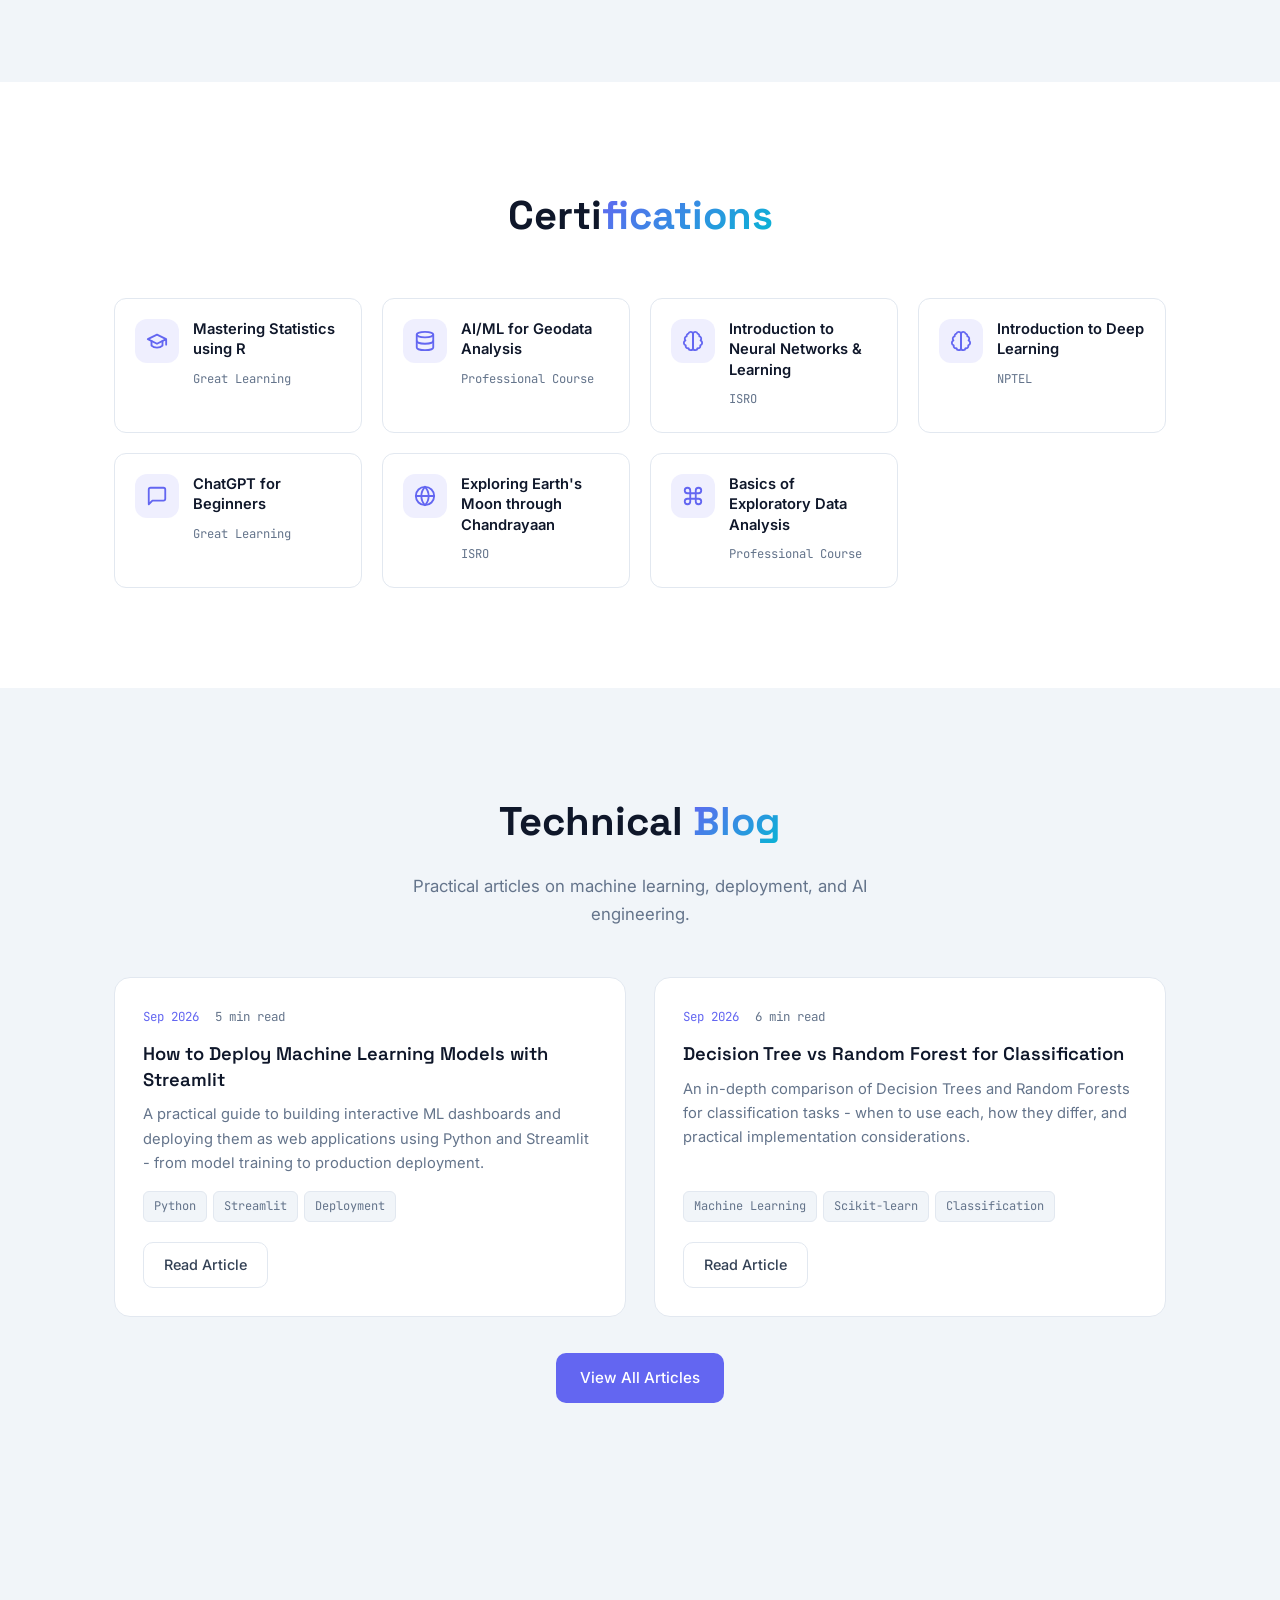
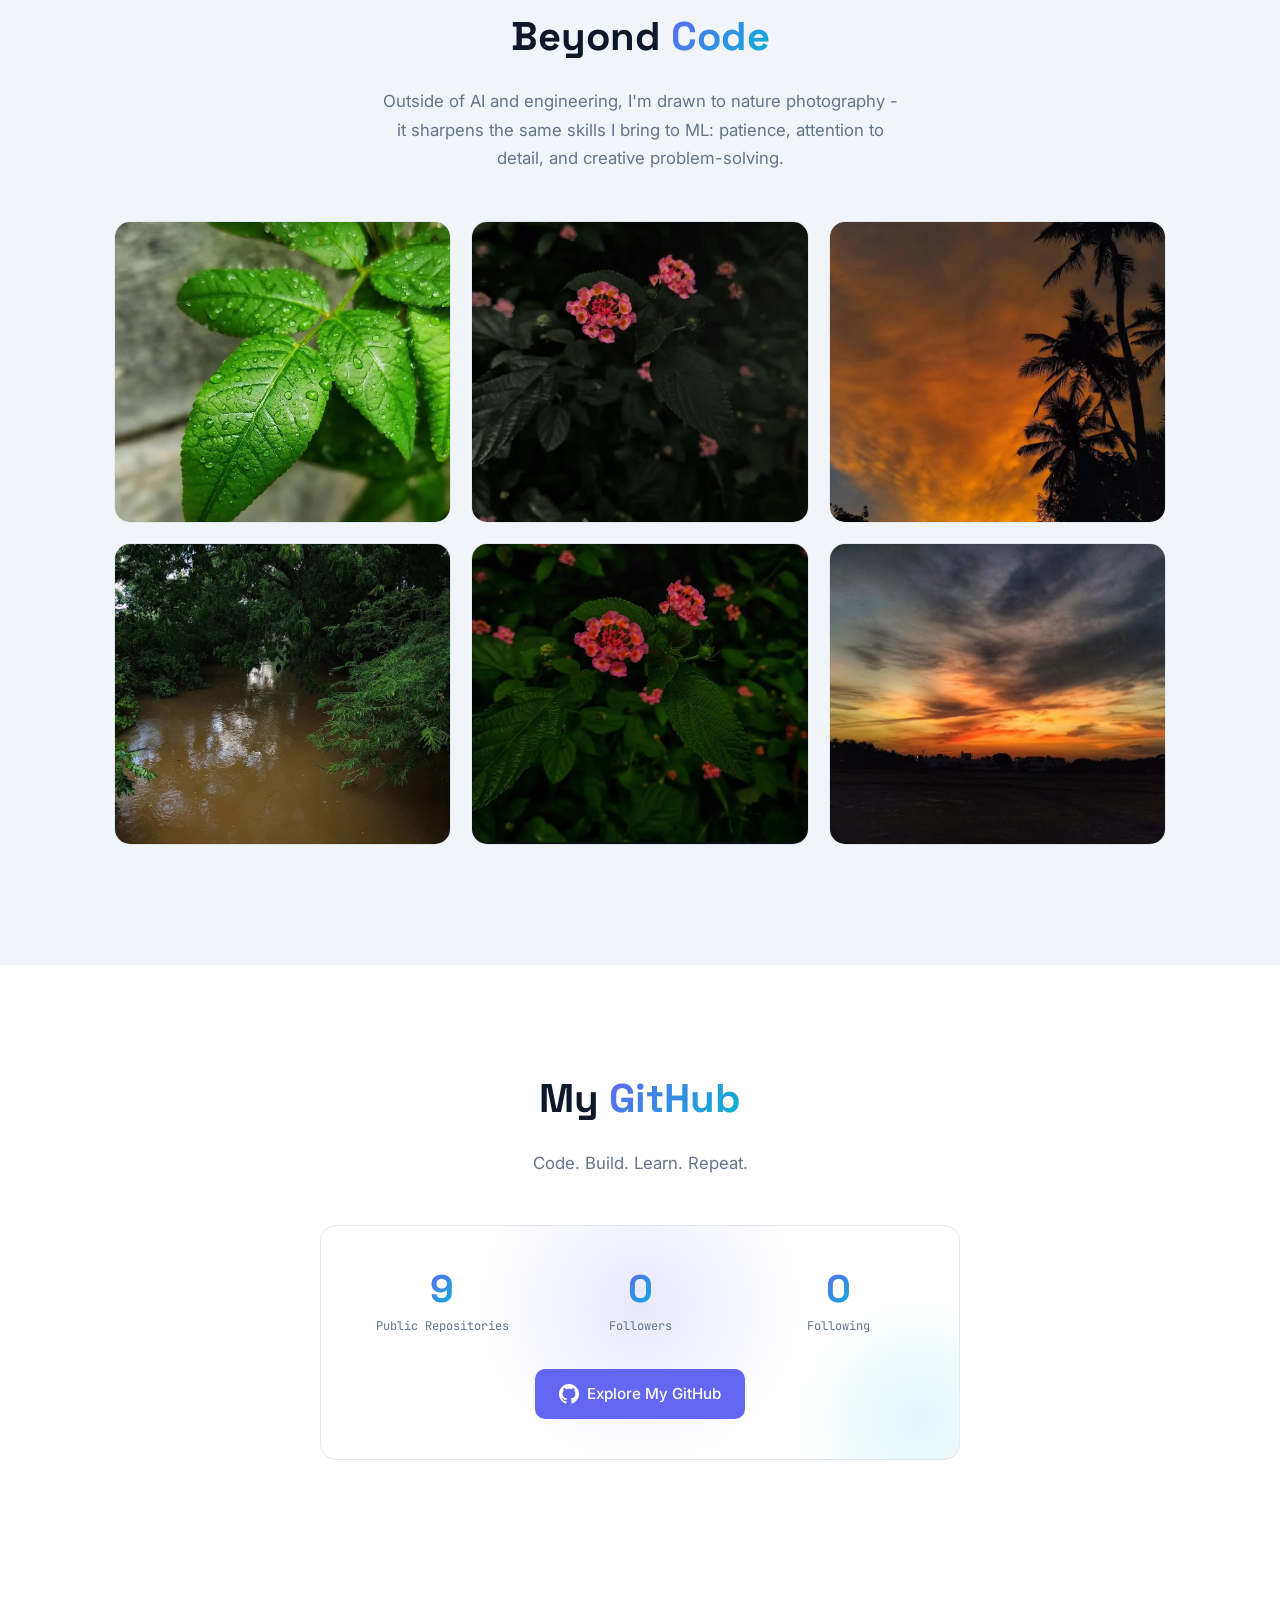
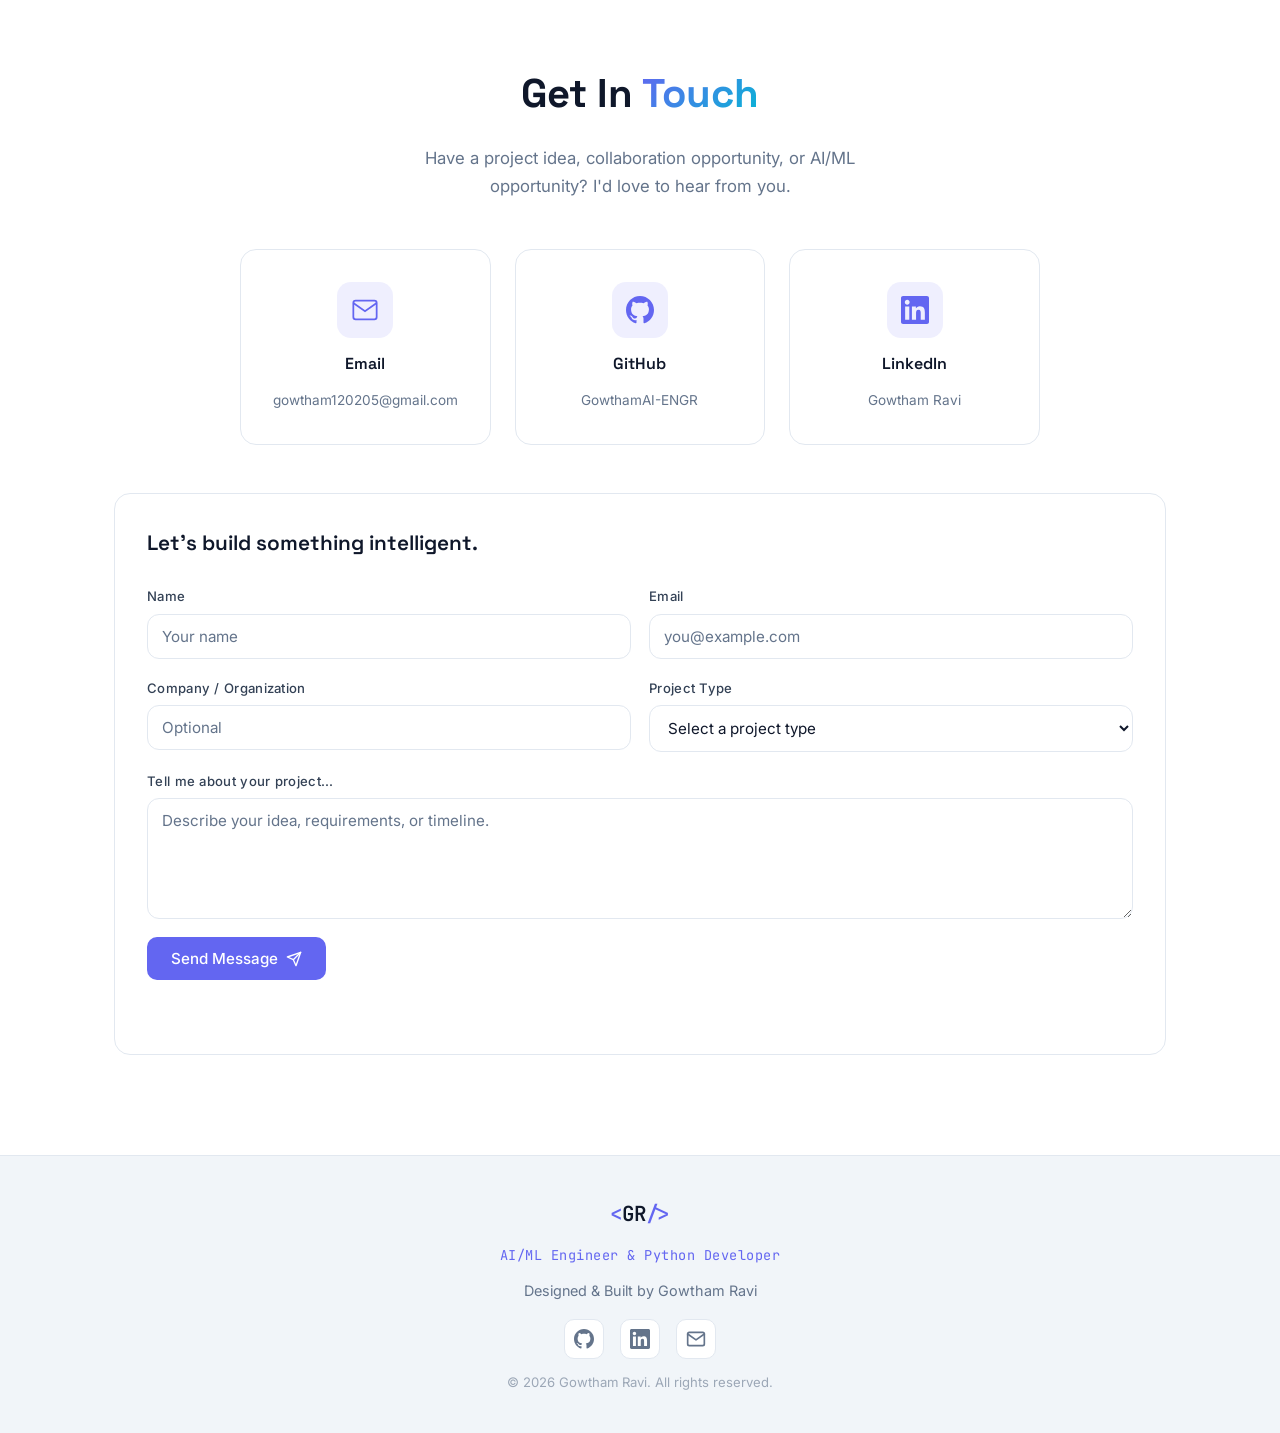
==== commit aa70ccd0: "feat: cinematic AI/ML video hero background" ====
--- a/index.html
+++ b/index.html
@@ -140,6 +140,10 @@
   <!-- Hero Section -->
   <section class="hero" id="home">
     <canvas class="hero-canvas" id="heroCanvas"></canvas>
+    <video class="hero-video" autoplay muted loop playsinline preload="metadata" aria-hidden="true">
+      <source src="assets/Man_working_on_laptop_20260911212532.mp4" type="video/mp4">
+    </video>
+    <div class="hero-overlay" aria-hidden="true"></div>
     <div class="hero-content">
       <div class="hero-badge">AI / ML Engineer</div>
       <h1 class="hero-title">
@@ -170,7 +174,6 @@
           Download Resume
         </a>
       </div>
-
     </div>
     <div class="scroll-indicator">
       <div class="mouse">
--- a/css/style.css
+++ b/css/style.css
@@ -127,7 +127,9 @@
   z-index: 1000;
   padding: 16px 0;
   transition: var(--transition);
-  background: transparent;
+  background: var(--bg-navbar);
+  backdrop-filter: blur(16px);
+  -webkit-backdrop-filter: blur(16px);
 }
 
 .navbar.scrolled {
@@ -226,23 +228,65 @@
   align-items: center;
   justify-content: center;
   overflow: hidden;
-}
-
+  background-color: #071426;
+}
+
+/* Particle canvas is replaced by the background video.
+   Element stays in the DOM (hidden) because js/main.js relies on it. */
 .hero-canvas {
+  display: none;
+}
+
+.hero-video {
   position: absolute;
-  top: 0;
-  left: 0;
+  inset: 0;
   width: 100%;
   height: 100%;
   z-index: 0;
+  object-fit: cover;
+  pointer-events: none;
+}
+
+.hero-overlay {
+  position: absolute;
+  inset: 0;
+  z-index: 1;
+  pointer-events: none;
+  background:
+    linear-gradient(
+      90deg,
+      rgba(5, 15, 35, 0.88) 0%,
+      rgba(5, 20, 45, 0.72) 40%,
+      rgba(5, 15, 35, 0.45) 75%,
+      rgba(5, 15, 35, 0.55) 100%
+    ),
+    linear-gradient(180deg, transparent 75%, rgba(5, 15, 35, 0.6) 100%);
 }
 
 .hero-content {
   position: relative;
-  z-index: 1;
-  text-align: center;
-  max-width: 720px;
+  z-index: 2;
+  width: 100%;
+  max-width: 1100px;
+  margin: 0 auto;
   padding: 0 24px;
+  text-align: left;
+  color: #F8FAFC;
+}
+
+.hero-content .hero-subtitle {
+  color: #CBD5E1;
+  margin-left: 0;
+  margin-right: auto;
+}
+
+.hero-content .hero-buttons {
+  justify-content: flex-start;
+}
+
+.hero-content .btn-outline {
+  color: #CBD5E1;
+  border-color: rgba(148, 163, 184, 0.5);
 }
 
 .hero-badge {
@@ -323,7 +367,7 @@
   bottom: 32px;
   left: 50%;
   transform: translateX(-50%);
-  z-index: 1;
+  z-index: 2;
 }
 
 .mouse {
@@ -415,6 +459,21 @@
 .btn-accent:hover {
   transform: translateY(-2px);
   box-shadow: 0 8px 25px var(--accent-glow);
+}
+
+/* Touch interaction — remove 300ms delay on mobile */
+.btn,
+.theme-toggle,
+.hamburger,
+.mobile-nav-link,
+.assistant-fab,
+.assistant-send,
+.assistant-chip,
+.resume-tool,
+.contact-card,
+.project-buttons a,
+.project-buttons button {
+  touch-action: manipulation;
 }
 
 /* ========================================
@@ -1385,6 +1444,10 @@
     padding: 6px 10px;
   }
 
+  .hero-content {
+    padding: 0 32px;
+  }
+
   .hero-buttons .btn:nth-child(n+4) {
     display: none;
   }
@@ -1451,6 +1514,20 @@
     padding: 12px 16px;
   }
 
+  .hero-content {
+    text-align: center;
+    padding: 0 24px;
+  }
+
+  .hero-content .hero-subtitle {
+    margin-left: auto;
+    margin-right: auto;
+  }
+
+  .hero-content .hero-buttons {
+    justify-content: center;
+  }
+
   .hero-buttons {
     flex-direction: column;
     align-items: center;
@@ -1533,6 +1610,10 @@
     font-size: 0.95rem;
   }
 
+  .hero-content {
+    padding: 0 16px;
+  }
+
   .btn {
     padding: 10px 18px;
     font-size: 0.88rem;
--- a/css/features.css
+++ b/css/features.css
@@ -204,6 +204,16 @@
   display: grid;
   grid-template-columns: 1fr 1fr;
   gap: 18px;
+}
+
+@media (max-width: 768px) {
+  .contact-form-wrap {
+    padding: 24px 16px;
+  }
+
+  .form-row {
+    grid-template-columns: 1fr;
+  }
 }
 
 .form-field {
@@ -334,11 +344,13 @@
   display: flex;
   flex-direction: column;
   align-items: flex-end;
+  pointer-events: none;
 }
 
 .assistant-fab {
   width: 58px;
   height: 58px;
+  pointer-events: auto;
   border-radius: 50%;
   border: none;
   background: linear-gradient(135deg, var(--accent), var(--accent-cyan));
@@ -762,7 +774,7 @@
   }
 
   body {
-    padding-bottom: 68px;
+    padding-bottom: 80px;
   }
 
   .assistant {
@@ -770,43 +782,7 @@
   }
 }
 
-/* ========================================
-   PROJECT CAROUSEL (Mobile swipe)
-   ======================================== */
-
-@media (max-width: 768px) {
-  .projects-grid {
-    display: flex;
-    overflow-x: auto;
-    scroll-snap-type: x mandatory;
-    gap: 16px;
-    padding: 4px 24px 28px;
-    scrollbar-width: none;
-    -webkit-overflow-scrolling: touch;
-  }
-
-  .projects-grid::-webkit-scrollbar {
-    display: none;
-  }
-
-  .projects-grid .project-card {
-    flex: 0 0 calc(100vw - 64px);
-    scroll-snap-align: center;
-    scroll-snap-stop: always;
-    max-width: none;
-    margin: 0;
-  }
-
-  .project-buttons {
-    flex-direction: column;
-    gap: 8px;
-  }
-
-  .project-buttons .btn {
-    width: 100%;
-    justify-content: center;
-  }
-}
+
 
 /* ========================================
    FOCUS VISIBILITY (Accessibility)
@@ -836,7 +812,7 @@
     scroll-behavior: auto !important;
   }
 
-  .hero-canvas {
+  .hero-video {
     display: none;
   }
 
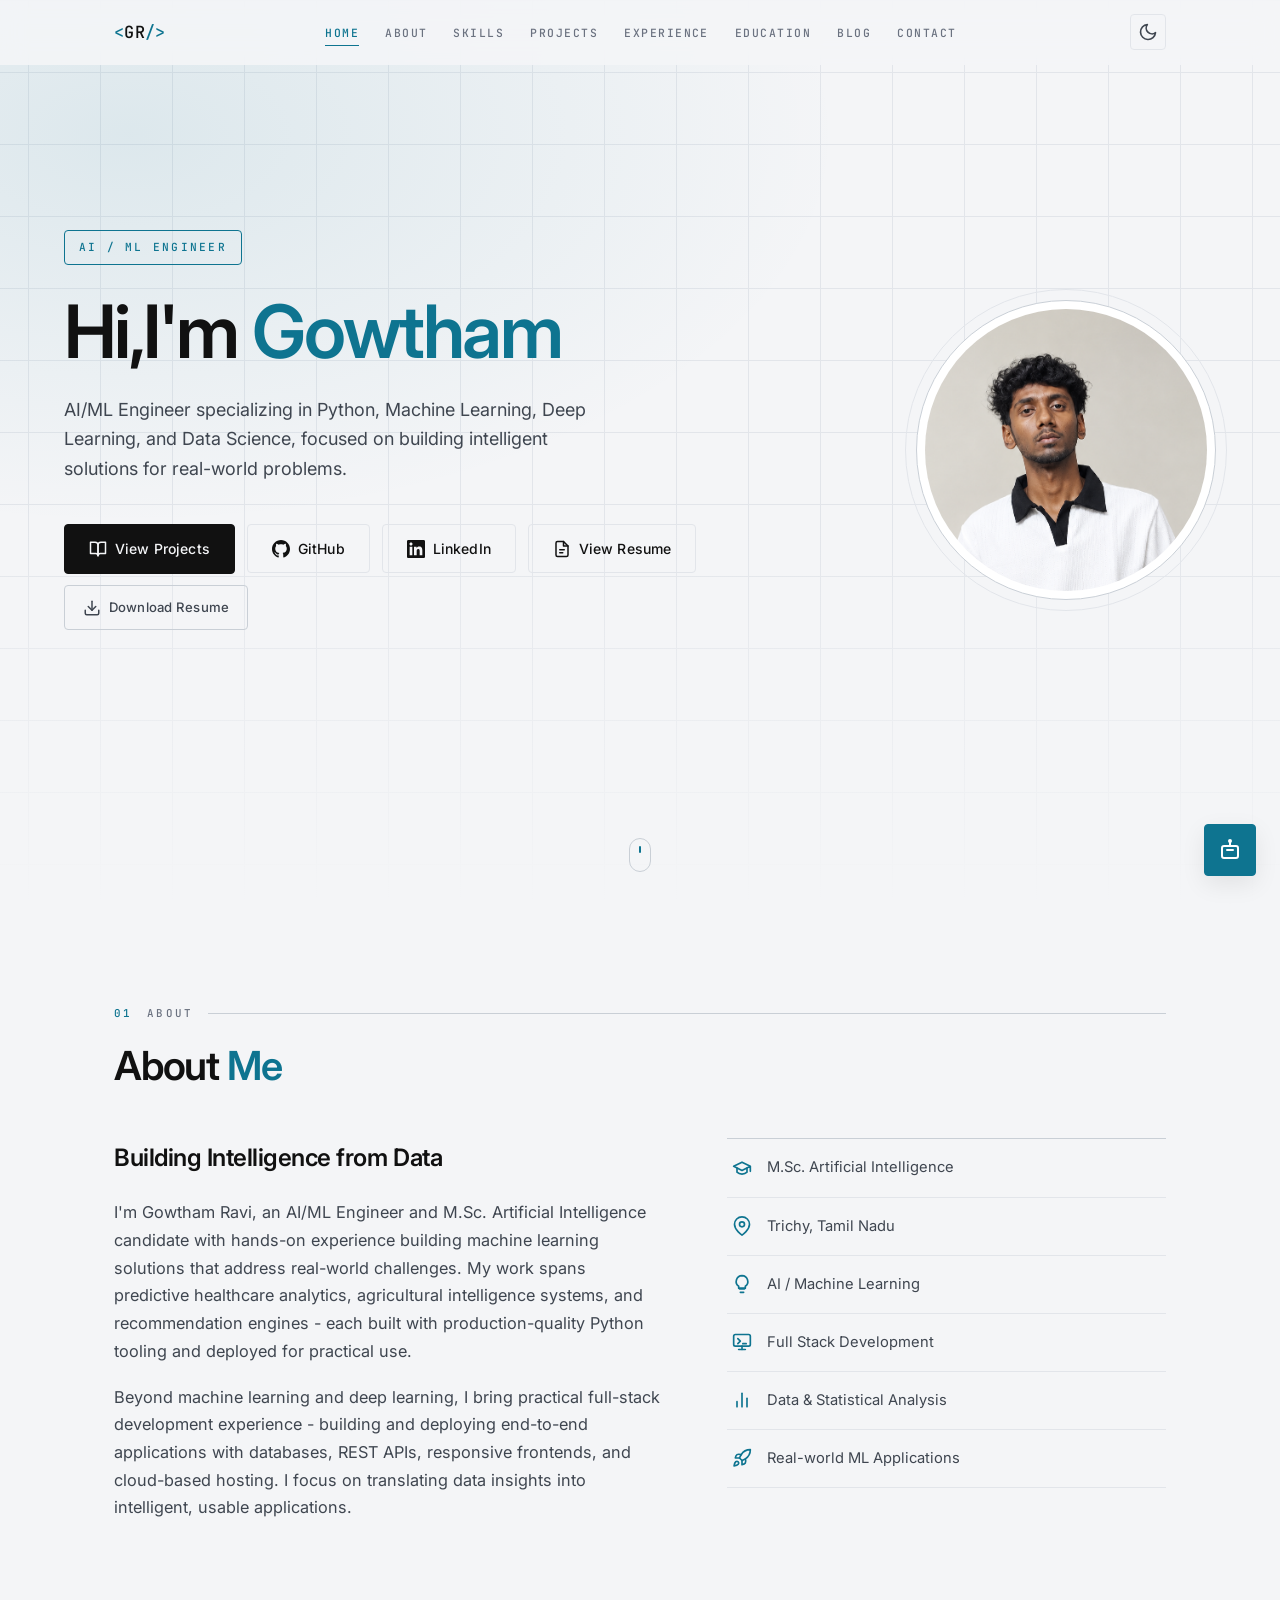
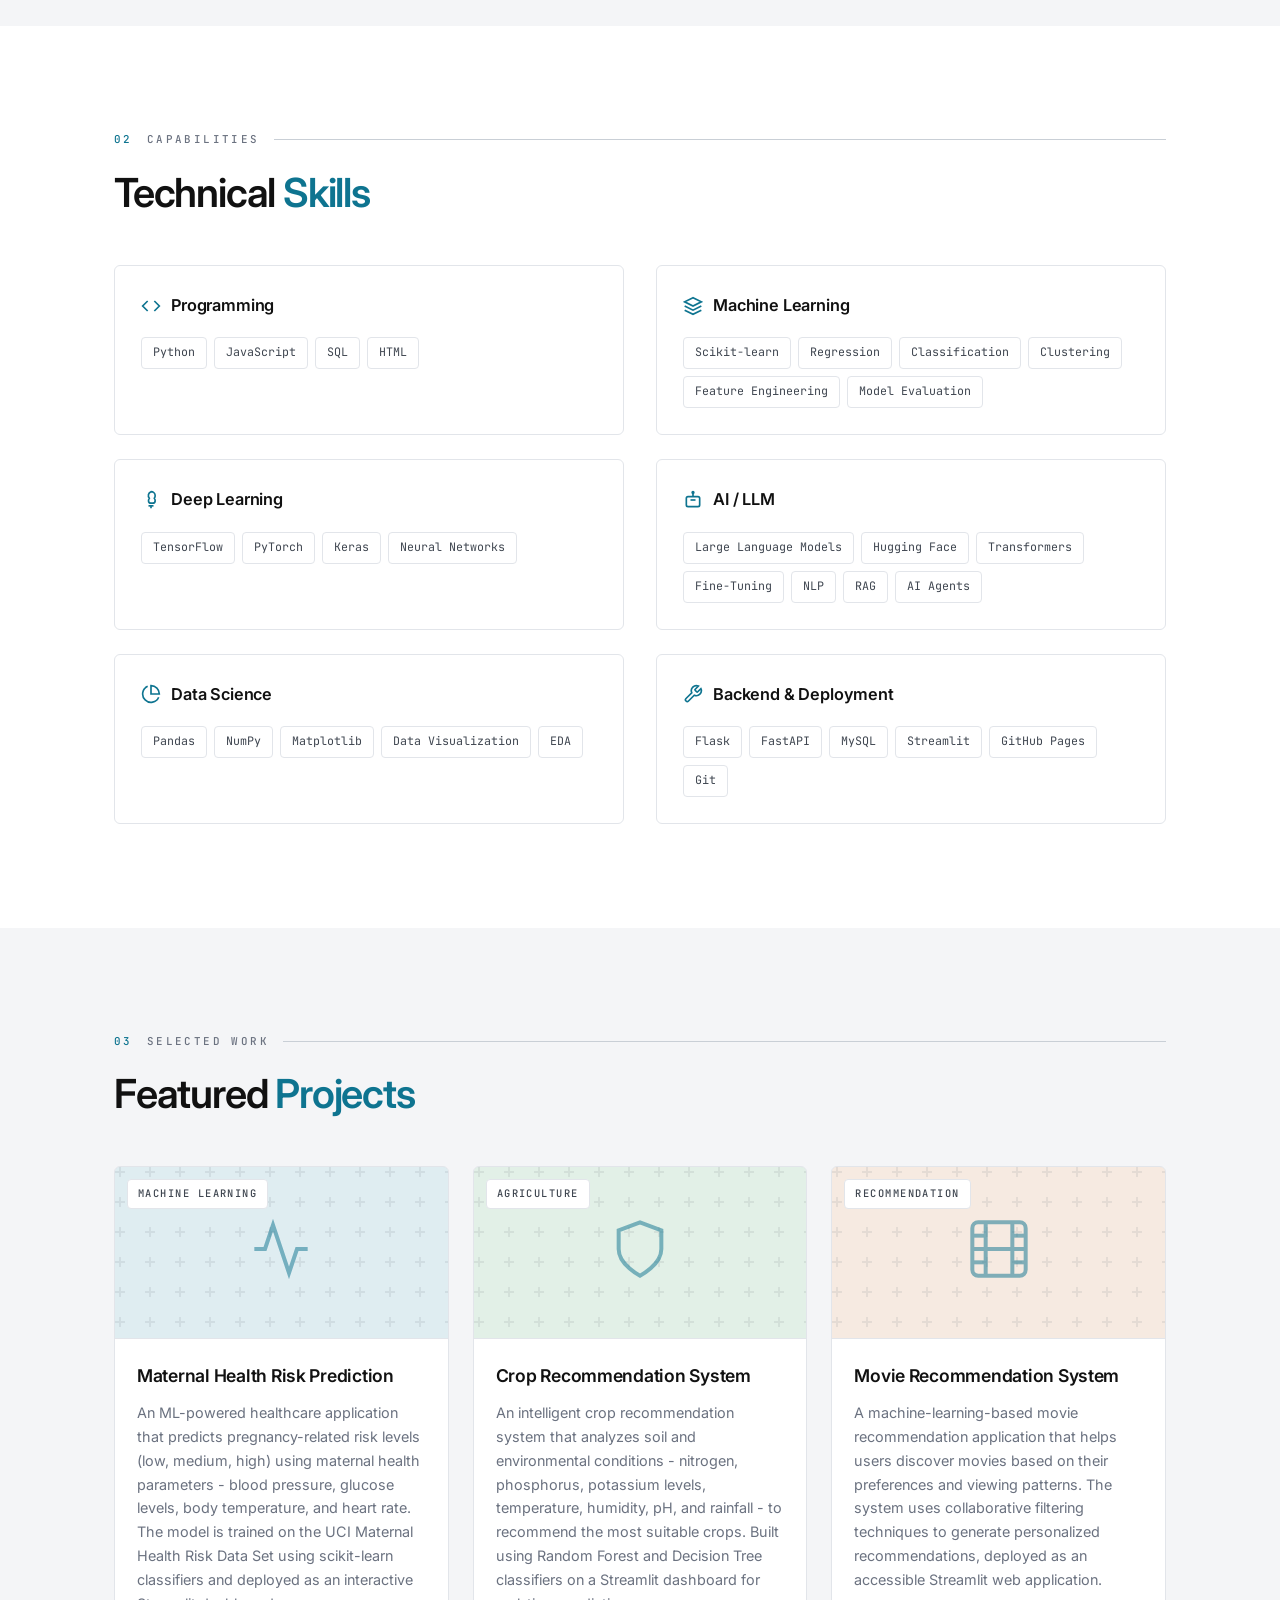
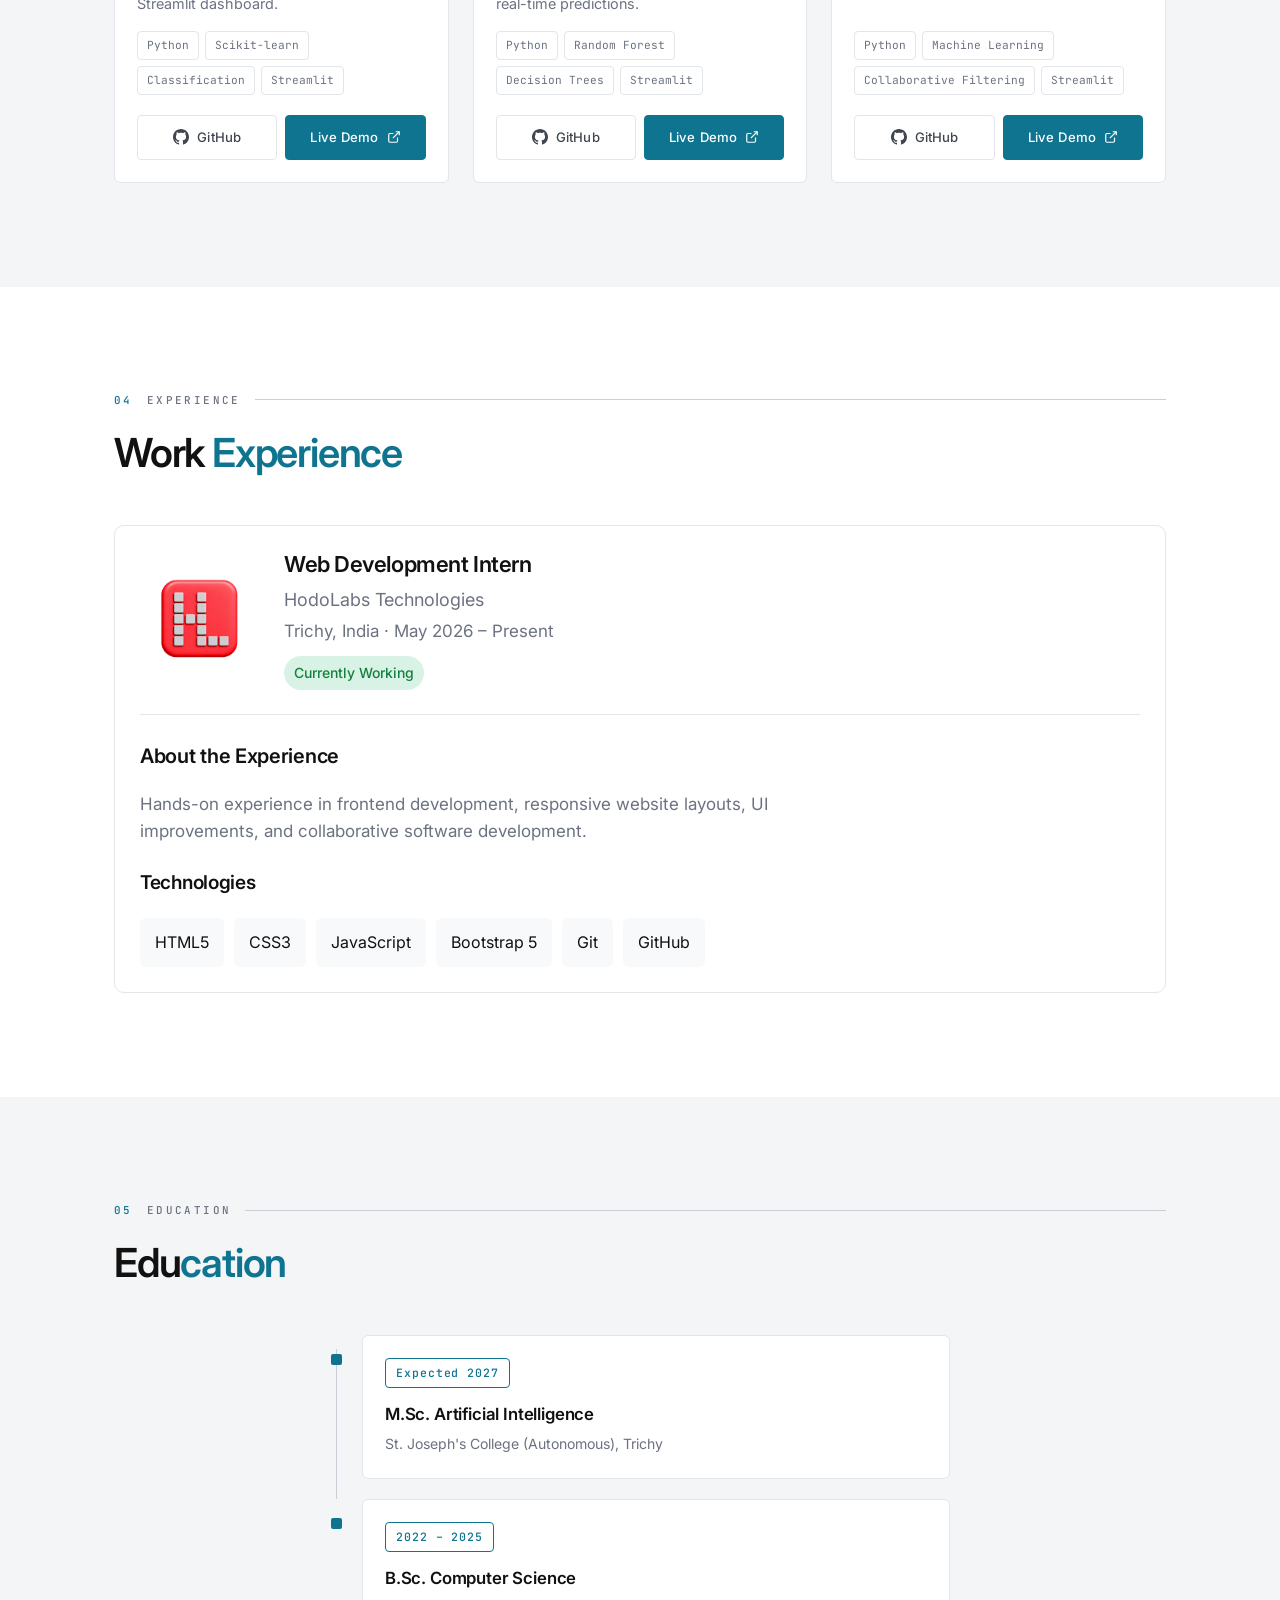
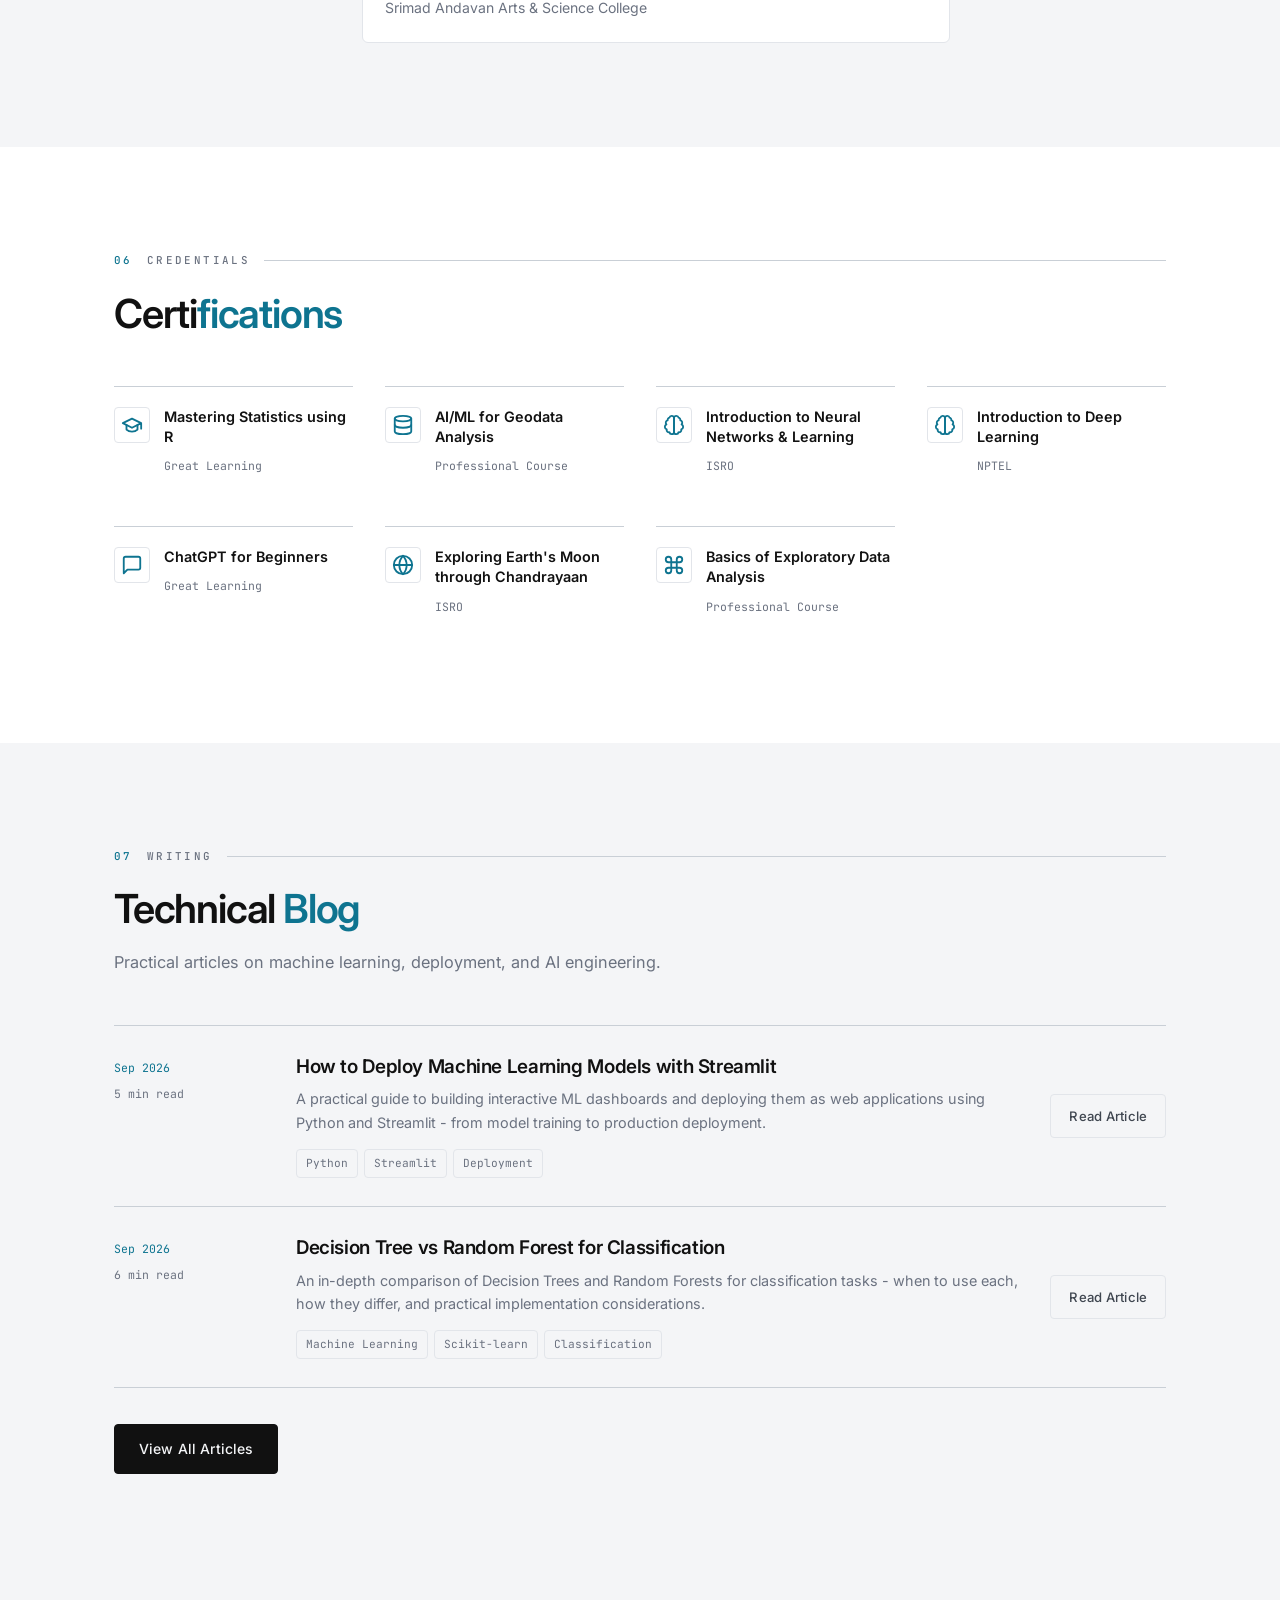
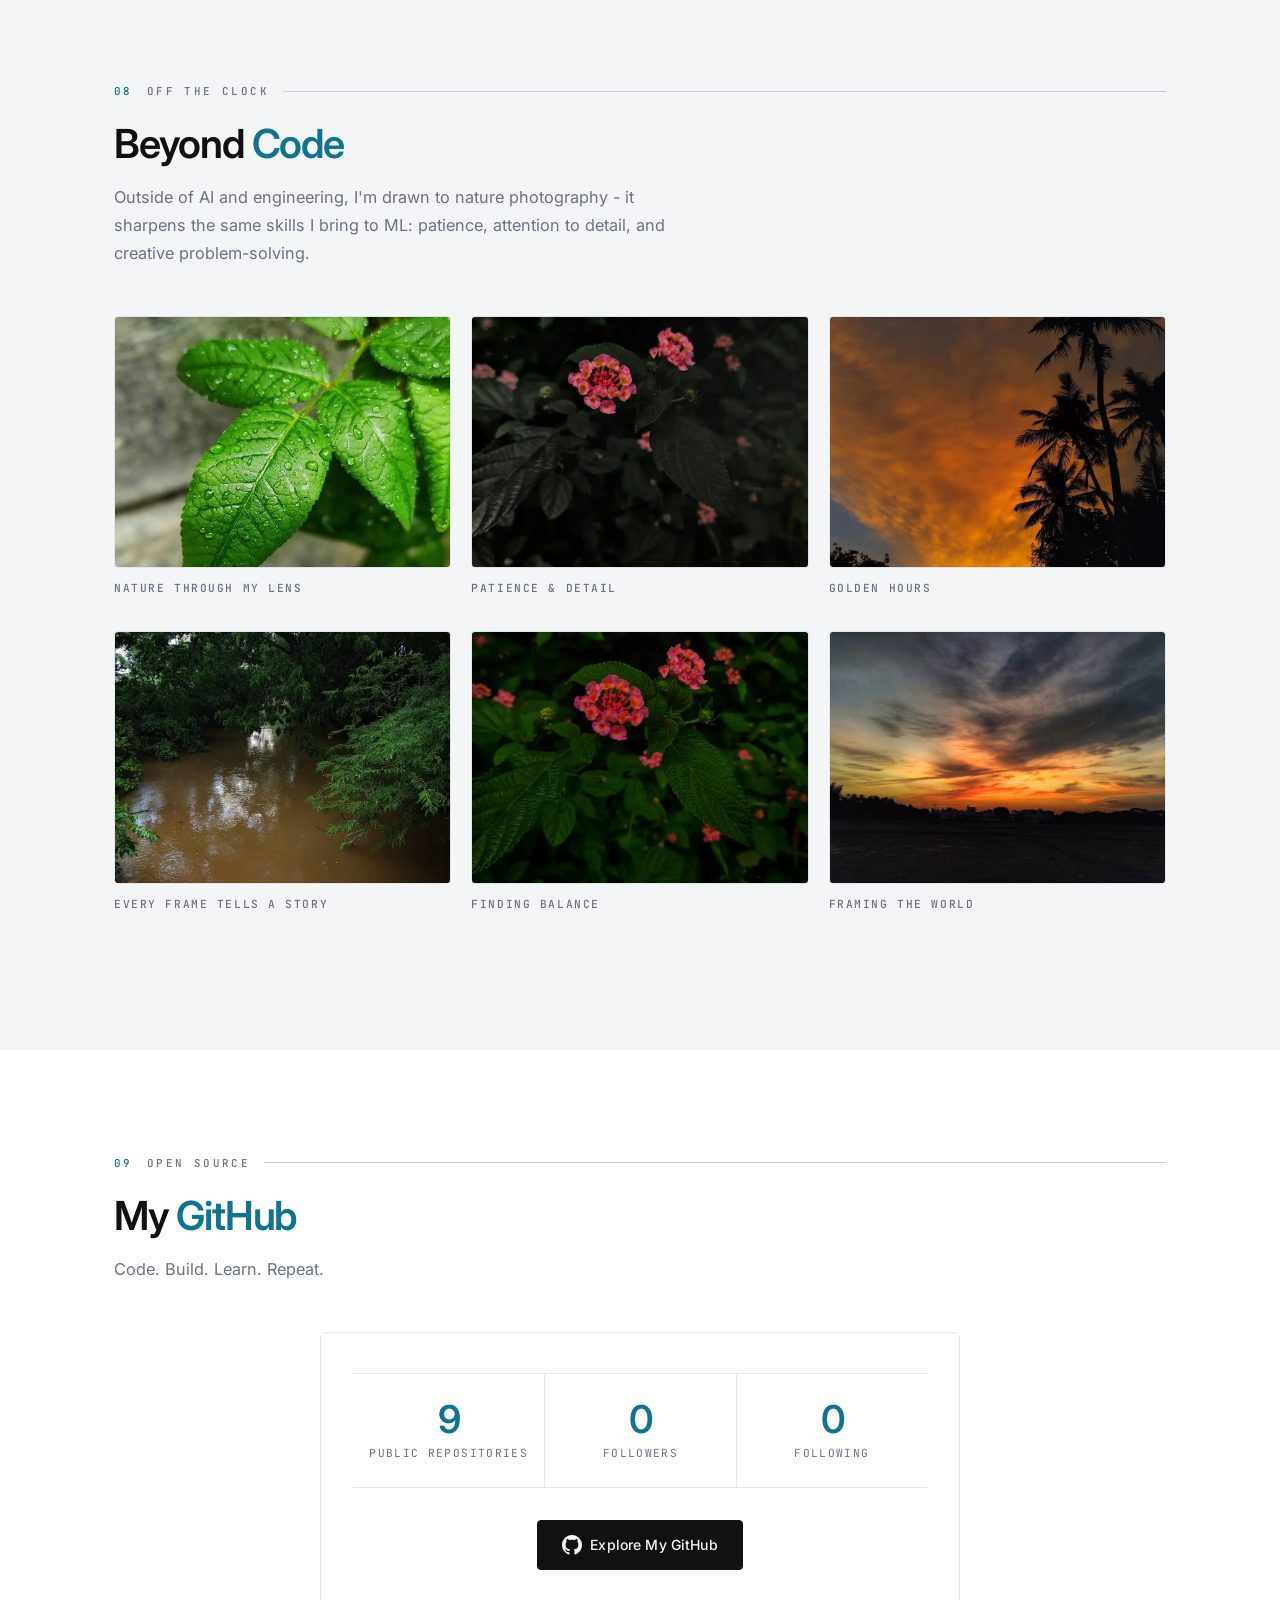
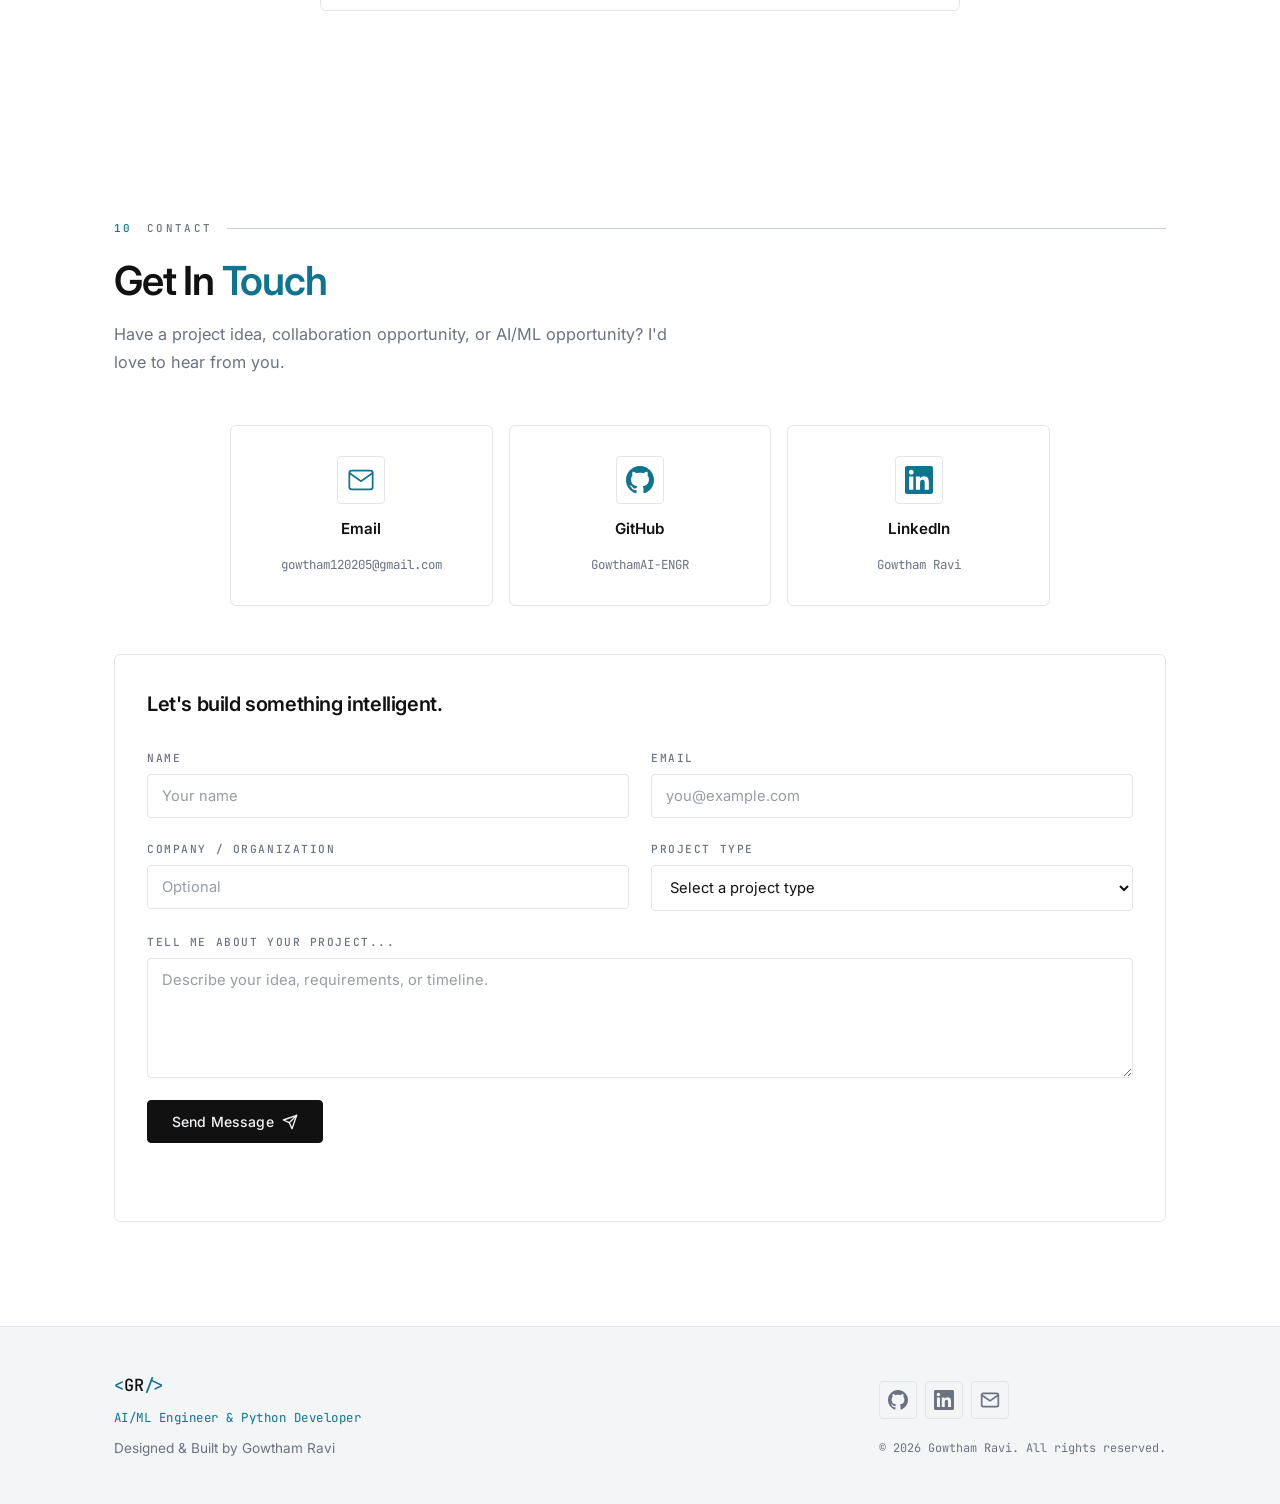
==== commit 622deca0: "﻿feat: redesign portfolio with teal/graphite theme Rebuild the site around a teal and graphite palet" ====
--- a/index.html
+++ b/index.html
@@ -8,7 +8,7 @@
   <meta name="keywords" content="Gowtham Ravi, AI/ML Engineer, Machine Learning, Deep Learning, Python, TensorFlow, PyTorch, Data Science, Portfolio, AI Engineer">
   <meta name="author" content="Gowtham Ravi">
   <meta name="robots" content="index, follow">
-  <meta name="theme-color" content="#0B1120">
+  <meta name="theme-color" content="#0D0F11">
 
   <!-- Canonical -->
   <link rel="canonical" href="https://gowthamai-engr.github.io/my-portfolio/">
@@ -76,7 +76,7 @@
   <!-- Fonts -->
   <link rel="preconnect" href="https://fonts.googleapis.com">
   <link rel="preconnect" href="https://fonts.gstatic.com" crossorigin>
-  <link href="https://fonts.googleapis.com/css2?family=Inter:wght@300;400;500;600;700&family=JetBrains+Mono:wght@400;500&family=Space+Grotesk:wght@500;600;700&display=swap" rel="stylesheet">
+  <link href="https://fonts.googleapis.com/css2?family=Inter:wght@300;400;500;600;700&family=JetBrains+Mono:wght@400;500&display=swap" rel="stylesheet">
 
   <!-- Stylesheet -->
   <link rel="stylesheet" href="css/style.css">
@@ -139,21 +139,18 @@
 
   <!-- Hero Section -->
   <section class="hero" id="home">
-    <canvas class="hero-canvas" id="heroCanvas"></canvas>
-    <video class="hero-video" autoplay muted loop playsinline preload="metadata" aria-hidden="true">
-      <source src="assets/Man_working_on_laptop_20260911212532.mp4" type="video/mp4">
-    </video>
     <div class="hero-overlay" aria-hidden="true"></div>
     <div class="hero-content">
-      <div class="hero-badge">AI / ML Engineer</div>
-      <h1 class="hero-title">
-        Hi, I'm <span class="gradient-text">Gowtham Ravi</span>
-      </h1>
-      <p class="hero-subtitle">
-        AI/ML Engineer specializing in Python, Machine Learning, Deep Learning, and Data Science, focused on building intelligent solutions for real-world problems.
-      </p>
-      <div class="hero-buttons">
-        <a href="#projects" class="btn btn-primary magnetic-btn">
+      <div class="hero-text">
+        <div class="hero-badge">AI / ML Engineer</div>
+        <h1 class="hero-title">
+          Hi, I'm&nbsp;  <span class="gradient-text">Gowtham</span>
+        </h1>
+        <p class="hero-subtitle">
+          AI/ML Engineer specializing in Python, Machine Learning, Deep Learning, and Data Science, focused on building intelligent solutions for real-world problems.
+        </p>
+        <div class="hero-buttons">
+          <a href="#projects" class="btn btn-primary magnetic-btn">
           <svg width="18" height="18" viewBox="0 0 24 24" fill="none" stroke="currentColor" stroke-width="2" stroke-linecap="round" stroke-linejoin="round"><path d="M2 3h6a4 4 0 0 1 4 4v14a3 3 0 0 0-3-3H2z"/><path d="M22 3h-6a4 4 0 0 0-4 4v14a3 3 0 0 1 3-3h7z"/></svg>
           View Projects
         </a>
@@ -174,6 +171,12 @@
           Download Resume
         </a>
       </div>
+      </div>
+      <figure class="hero-profile">
+        <div class="hero-profile-ring">
+          <img src="assets/profile.png" alt="Gowtham Ravi, AI/ML Engineer" width="821" height="660" fetchpriority="high" decoding="async">
+          </div>
+      </figure>
     </div>
     <div class="scroll-indicator">
       <div class="mouse">
@@ -185,7 +188,10 @@
   <!-- About Section -->
   <section class="section" id="about">
     <div class="container">
-      <h2 class="section-title reveal">About <span class="gradient-text">Me</span></h2>
+      <div class="section-head reveal">
+        <p class="section-eyebrow"><span class="eyebrow-index">01</span> About</p>
+        <h2 class="section-title">About <span class="gradient-text">Me</span></h2>
+      </div>
       <div class="about-grid">
         <div class="about-text reveal">
           <h3>Building Intelligence from Data</h3>
@@ -229,7 +235,10 @@
   <!-- Skills Section -->
   <section class="section section-alt" id="skills">
     <div class="container">
-      <h2 class="section-title reveal">Technical <span class="gradient-text">Skills</span></h2>
+      <div class="section-head reveal">
+        <p class="section-eyebrow"><span class="eyebrow-index">02</span> Capabilities</p>
+        <h2 class="section-title">Technical <span class="gradient-text">Skills</span></h2>
+      </div>
       <div class="skills-grid">
         <div class="skill-category reveal">
           <h3 class="skill-category-title">
@@ -318,12 +327,15 @@
   <!-- Projects Section -->
   <section class="section" id="projects">
     <div class="container">
-      <h2 class="section-title reveal">Featured <span class="gradient-text">Projects</span></h2>
+      <div class="section-head reveal">
+        <p class="section-eyebrow"><span class="eyebrow-index">03</span> Selected Work</p>
+        <h2 class="section-title">Featured <span class="gradient-text">Projects</span></h2>
+      </div>
       <div class="projects-grid">
 
         <!-- Project 1: Maternal Health -->
         <div class="project-card reveal">
-          <div class="project-image" style="--card-gradient: linear-gradient(135deg, #6366F1, #ec4899);">
+          <div class="project-image" style="--card-gradient: rgba(14, 116, 144, 0.13);">
             <div class="project-image-inner">
               <svg width="64" height="64" viewBox="0 0 24 24" fill="none" stroke="currentColor" stroke-width="1.5" opacity="0.6"><path d="M22 12h-4l-3 9L9 3l-3 9H2"/></svg>
             </div>
@@ -355,7 +367,7 @@
 
         <!-- Project 2: Crop Recommendation -->
         <div class="project-card reveal">
-          <div class="project-image" style="--card-gradient: linear-gradient(135deg, #06B6D4, #10B981);">
+          <div class="project-image" style="--card-gradient: rgba(21, 128, 61, 0.12);">
             <div class="project-image-inner">
               <svg width="64" height="64" viewBox="0 0 24 24" fill="none" stroke="currentColor" stroke-width="1.5" opacity="0.6"><path d="M12 22s8-4 8-10V5l-8-3-8 3v7c0 6 8 10 8 10z"/></svg>
             </div>
@@ -387,7 +399,7 @@
 
         <!-- Project 3: Movie Recommendation -->
         <div class="project-card reveal">
-          <div class="project-image" style="--card-gradient: linear-gradient(135deg, #F59E0B, #EF4444);">
+          <div class="project-image" style="--card-gradient: rgba(180, 83, 9, 0.12);">
             <div class="project-image-inner">
               <svg width="64" height="64" viewBox="0 0 24 24" fill="none" stroke="currentColor" stroke-width="1.5" opacity="0.6"><rect x="2" y="2" width="20" height="20" rx="2.18" ry="2.18"/><line x1="7" y1="2" x2="7" y2="22"/><line x1="17" y1="2" x2="17" y2="22"/><line x1="2" y1="12" x2="22" y2="12"/><line x1="2" y1="7" x2="7" y2="7"/><line x1="2" y1="17" x2="7" y2="17"/><line x1="17" y1="17" x2="22" y2="17"/><line x1="17" y1="7" x2="22" y2="7"/></svg>
             </div>
@@ -424,34 +436,52 @@
   <!-- Experience Section -->
   <section class="section section-alt" id="experience">
     <div class="container">
-      <h2 class="section-title reveal">Work <span class="gradient-text">Experience</span></h2>
-      <div class="timeline reveal">
-        <div class="timeline-item">
-          <div class="timeline-marker">
-            <span class="timeline-year">2026</span>
-            <span class="timeline-dot"></span>
-          </div>
-          <div class="timeline-card">
-            <h3 class="timeline-title">Full Stack Web Developer Intern</h3>
-            <span class="timeline-company">HodoLabs</span>
-            <ul class="timeline-list">
-              <li>Feature Development</li>
-              <li>API Integration</li>
-              <li>Database &amp; CRUD Operations</li>
-              <li>Debugging &amp; Testing</li>
-              <li>Responsive UI Design</li>
-              <li>Deployment</li>
-            </ul>
-          </div>
-        </div>
-      </div>
+      <div class="section-head reveal">
+        <p class="section-eyebrow"><span class="eyebrow-index">04</span> Experience</p>
+        <h2 class="section-title">Work <span class="gradient-text">Experience</span></h2>
+      </div>
+      <article class="internship-card reveal">
+        <header class="internship-head">
+          <div class="internship-logo">
+            <img src="assets/hodolabs-logo.png" alt="HodoLabs Technologies logo" width="1303" height="1207" loading="lazy" decoding="async">
+          </div>
+          <div class="internship-meta">
+            <h3 class="internship-role">Web Development Intern</h3>
+            <p class="internship-company">HodoLabs Technologies</p>
+            <p class="internship-place">Trichy, India &middot; May 2026 &ndash; Present</p>
+            <span class="internship-status">Currently Working</span>
+          </div>
+        </header>
+
+        <hr class="internship-divider">
+
+        <section class="internship-block">
+          <h4 class="internship-heading">About the Experience</h4>
+          <p class="internship-text">Hands-on experience in frontend development, responsive website layouts, UI improvements, and collaborative software development.</p>
+        </section>
+
+        <section class="internship-block">
+          <h4 class="internship-heading internship-heading--compact">Technologies</h4>
+          <ul class="internship-tags">
+            <li>HTML5</li>
+            <li>CSS3</li>
+            <li>JavaScript</li>
+            <li>Bootstrap 5</li>
+            <li>Git</li>
+            <li>GitHub</li>
+          </ul>
+        </section>
+      </article>
     </div>
   </section>
 
   <!-- Education Section -->
   <section class="section" id="education">
     <div class="container">
-      <h2 class="section-title reveal">Edu<span class="gradient-text">cation</span></h2>
+      <div class="section-head reveal">
+        <p class="section-eyebrow"><span class="eyebrow-index">05</span> Education</p>
+        <h2 class="section-title">Edu<span class="gradient-text">cation</span></h2>
+      </div>
       <div class="edu-timeline reveal">
         <div class="edu-item">
           <div class="edu-dot"></div>
@@ -476,7 +506,10 @@
   <!-- Certifications Section -->
   <section class="section section-alt" id="certifications">
     <div class="container">
-      <h2 class="section-title reveal">Certi<span class="gradient-text">fications</span></h2>
+      <div class="section-head reveal">
+        <p class="section-eyebrow"><span class="eyebrow-index">06</span> Credentials</p>
+        <h2 class="section-title">Certi<span class="gradient-text">fications</span></h2>
+      </div>
       <div class="cert-grid reveal">
         <div class="cert-card">
           <div class="cert-icon">
@@ -549,7 +582,10 @@
   <!-- Blog Section -->
   <section class="section" id="blog">
     <div class="container">
-      <h2 class="section-title reveal">Technical <span class="gradient-text">Blog</span></h2>
+      <div class="section-head reveal">
+        <p class="section-eyebrow"><span class="eyebrow-index">07</span> Writing</p>
+        <h2 class="section-title">Technical <span class="gradient-text">Blog</span></h2>
+      </div>
       <p class="section-subtitle reveal">Practical articles on machine learning, deployment, and AI engineering.</p>
       <div class="blog-grid reveal">
         <article class="blog-card">
@@ -590,7 +626,10 @@
   <!-- Beyond AI Section -->
   <section class="section" id="gallery">
     <div class="container">
-      <h2 class="section-title reveal">Beyond <span class="gradient-text">Code</span></h2>
+      <div class="section-head reveal">
+        <p class="section-eyebrow"><span class="eyebrow-index">08</span> Off the Clock</p>
+        <h2 class="section-title">Beyond <span class="gradient-text">Code</span></h2>
+      </div>
       <p class="section-subtitle reveal">Outside of AI and engineering, I'm drawn to nature photography - it sharpens the same skills I bring to ML: patience, attention to detail, and creative problem-solving.</p>
       <div class="gallery-grid reveal">
         <figure class="gallery-item">
@@ -624,7 +663,10 @@
   <!-- GitHub Section -->
   <section class="section section-alt" id="github">
     <div class="container">
-      <h2 class="section-title reveal">My <span class="gradient-text">GitHub</span></h2>
+      <div class="section-head reveal">
+        <p class="section-eyebrow"><span class="eyebrow-index">09</span> Open Source</p>
+        <h2 class="section-title">My <span class="gradient-text">GitHub</span></h2>
+      </div>
       <p class="section-subtitle reveal">Code. Build. Learn. Repeat.</p>
       <div class="github-card reveal">
         <div class="github-stats">
@@ -652,7 +694,10 @@
   <!-- Contact Section -->
   <section class="section section-alt" id="contact">
     <div class="container">
-      <h2 class="section-title reveal">Get In <span class="gradient-text">Touch</span></h2>
+      <div class="section-head reveal">
+        <p class="section-eyebrow"><span class="eyebrow-index">10</span> Contact</p>
+        <h2 class="section-title">Get In <span class="gradient-text">Touch</span></h2>
+      </div>
       <p class="section-subtitle reveal">Have a project idea, collaboration opportunity, or AI/ML opportunity? I'd love to hear from you.</p>
       <div class="contact-grid reveal">
         <a href="mailto:gowtham120205@gmail.com" class="contact-card">
--- a/css/style.css
+++ b/css/style.css
@@ -1,55 +1,81 @@
 /* ========================================
    GOWTHAM RAVI - AI/ML PORTFOLIO
-   Color System & Variables
+   Teal / Graphite Ã‚Â· Modern Minimal Editorial
    ======================================== */
 
 :root {
-  --accent: #6366F1;
-  --accent-hover: #818cf8;
-  --accent-cyan: #06B6D4;
-  --accent-glow: rgba(99, 102, 241, 0.3);
-  --radius: 12px;
-  --radius-lg: 16px;
-  --transition: 0.3s cubic-bezier(0.4, 0, 0.2, 1);
-  --font-heading: 'Space Grotesk', 'Inter', sans-serif;
-  --font-body: 'Inter', sans-serif;
-  --font-mono: 'JetBrains Mono', monospace;
+  --accent: #0E7490;
+  --accent-hover: #0B5C73;
+  --accent-text: #0E7490;
+  --accent-text-hover: #0B5C73;
+  --accent-soft: rgba(14, 116, 144, 0.10);
+  --accent-softer: rgba(14, 116, 144, 0.05);
+  --danger: #B91C1C;
+  --danger-hover: #991B1B;
+  --success: #15803D;
+  --success-hover: #166534;
+  --success-soft: #D8F3E5;
+  --on-status: #FFFFFF;
+  --tag-bg: #F8F9FA;
+  --radius: 4px;
+  --radius-lg: 6px;
+  --nav-h: 64px;
+  --transition: 0.25s cubic-bezier(0.22, 1, 0.36, 1);
+  --font-heading: 'Inter', -apple-system, BlinkMacSystemFont, 'Segoe UI', sans-serif;
+  --font-body: 'Inter', -apple-system, BlinkMacSystemFont, 'Segoe UI', sans-serif;
+  --font-mono: 'JetBrains Mono', ui-monospace, SFMono-Regular, Menlo, monospace;
 }
 
 :root[data-theme="dark"] {
   color-scheme: dark;
-  --bg-primary: #0B1120;
-  --bg-secondary: #0f172a;
-  --bg-card: #111827;
-  --bg-card-hover: #1a2332;
-  --bg-navbar: rgba(11, 17, 32, 0.85);
-  --bg-overlay: rgba(0, 0, 0, 0.4);
-  --text-primary: #F8FAFC;
-  --text-secondary: #CBD5E1;
-  --text-muted: #94A3B8;
-  --text-invert: #0B1120;
-  --border: #1E293B;
-  --border-light: #334155;
-  --gallery-overlay: rgba(11, 17, 32, 0.9);
-  --canvas-glow: rgba(99, 102, 241, 0.15);
+  --bg-primary: #0D0F11;
+  --bg-secondary: #101316;
+  --bg-card: #15181C;
+  --bg-card-hover: #1C2025;
+  --bg-navbar: rgba(13, 15, 17, 0.88);
+  --bg-overlay: rgba(6, 8, 10, 0.72);
+  --text-primary: #F5F6F7;
+  --text-secondary: #C2C7CE;
+  --text-muted: #8B929C;
+  --border: #23282E;
+  --border-strong: #333A42;
+  --shadow-sm: 0 1px 2px rgba(0, 0, 0, 0.4);
+  --shadow-md: 0 8px 24px rgba(0, 0, 0, 0.45);
+  --accent-text: #2DD4BF;
+  --accent-text-hover: #5EEAD4;
+  --accent-soft: rgba(45, 212, 191, 0.13);
+  --accent-softer: rgba(45, 212, 191, 0.06);
+  --danger: #F87171;
+  --danger-hover: #FCA5A5;
+  --success: #4ADE80;
+  --success-hover: #86EFAC;
+  --success-soft: rgba(74, 222, 128, 0.15);
+  --on-status: #0D0F11;
+  --tag-bg: #1C2025;
+  --canvas-glow: rgba(45, 212, 191, 0.09);
 }
 
 :root[data-theme="light"] {
   color-scheme: light;
-  --bg-primary: #F1F5F9;
+  --bg-primary: #F4F5F7;
   --bg-secondary: #FFFFFF;
   --bg-card: #FFFFFF;
-  --bg-card-hover: #E2E8F0;
-  --bg-navbar: rgba(255, 255, 255, 0.85);
-  --bg-overlay: rgba(15, 23, 42, 0.4);
-  --text-primary: #0F172A;
-  --text-secondary: #334155;
-  --text-muted: #64748B;
-  --text-invert: #FFFFFF;
-  --border: #E2E8F0;
-  --border-light: #CBD5E1;
-  --gallery-overlay: rgba(255, 255, 255, 0.9);
-  --canvas-glow: rgba(99, 102, 241, 0.2);
+  --bg-card-hover: #EDEFF2;
+  --bg-navbar: rgba(244, 245, 247, 0.88);
+  --bg-overlay: rgba(17, 17, 17, 0.55);
+  --text-primary: #111111;
+  --text-secondary: #3F4650;
+  --text-muted: #6B7280;
+  --border: #E2E5EA;
+  --border-strong: #C9CFD6;
+  --shadow-sm: 0 1px 2px rgba(17, 17, 17, 0.06);
+  --shadow-md: 0 8px 24px rgba(17, 17, 17, 0.08);
+  --danger: #B91C1C;
+  --danger-hover: #991B1B;
+  --success: #15803D;
+  --success-hover: #166534;
+  --on-status: #FFFFFF;
+  --canvas-glow: rgba(14, 116, 144, 0.08);
 }
 
 body {
@@ -68,7 +94,7 @@
 
 html {
   scroll-behavior: smooth;
-  scroll-padding-top: 80px;
+  scroll-padding-top: calc(var(--nav-h) + 20px);
 }
 
 body {
@@ -78,6 +104,7 @@
   line-height: 1.7;
   overflow-x: hidden;
   -webkit-font-smoothing: antialiased;
+  -moz-osx-font-smoothing: grayscale;
 }
 
 a {
@@ -92,6 +119,11 @@
 
 ul {
   list-style: none;
+}
+
+::selection {
+  background: var(--accent);
+  color: #fff;
 }
 
 .container {
@@ -105,12 +137,12 @@
    ======================================== */
 
 .scroll-progress {
-  position: fixed;
-  top: 0;
-  left: 0;
-  height: 3px;
-  width: 0%;
-  background: linear-gradient(90deg, var(--accent), var(--accent-cyan));
+    position: fixed;
+    top: 0;
+    left: 0;
+    height: 2px;
+    width: 0%;
+    background: var(--accent-text);
   z-index: 1001;
   transition: width 0.1s linear;
 }
@@ -125,23 +157,20 @@
   left: 0;
   right: 0;
   z-index: 1000;
-  padding: 16px 0;
+  background: var(--bg-navbar);
+  backdrop-filter: blur(12px);
+  -webkit-backdrop-filter: blur(12px);
+  border-bottom: 1px solid transparent;
   transition: var(--transition);
-  background: var(--bg-navbar);
-  backdrop-filter: blur(16px);
-  -webkit-backdrop-filter: blur(16px);
 }
 
 .navbar.scrolled {
-  background: var(--bg-navbar);
-  backdrop-filter: blur(16px);
-  -webkit-backdrop-filter: blur(16px);
-  border-bottom: 1px solid var(--border);
-  padding: 12px 0;
+  border-bottom-color: var(--border);
 }
 
 .nav-container {
   max-width: 1100px;
+  min-height: var(--nav-h);
   margin: 0 auto;
   padding: 0 24px;
   display: flex;
@@ -151,38 +180,58 @@
 
 .nav-logo {
   font-family: var(--font-mono);
-  font-size: 1.3rem;
-  font-weight: 600;
+  font-size: 1.05rem;
+  font-weight: 500;
   color: var(--text-primary);
-  letter-spacing: -0.5px;
+  letter-spacing: 0.02em;
 }
 
 .logo-bracket {
-  color: var(--accent);
+  color: var(--accent-text);
 }
 
 .nav-links {
   display: flex;
-  gap: 8px;
+  gap: 26px;
 }
 
 .nav-link {
-  font-size: 0.9rem;
+  position: relative;
+  font-family: var(--font-mono);
+  font-size: 0.71rem;
   font-weight: 500;
-  padding: 8px 16px;
-  border-radius: 8px;
-  color: var(--text-muted);
-  transition: var(--transition);
-}
-
-.nav-link:hover,
+  text-transform: uppercase;
+  letter-spacing: 0.13em;
+  padding: 6px 0;
+  color: var(--text-muted);
+  transition: color var(--transition);
+}
+
+.nav-link::after {
+  content: '';
+  position: absolute;
+  left: 0;
+  bottom: 0;
+width: 0;
+    height: 1px;
+    background: var(--accent-text);
+    transition: width var(--transition);
+}
+
+.nav-link:hover {
+  color: var(--text-primary);
+}
+
+.nav-link:hover::after {
+  width: 100%;
+}
+
 .nav-link.active {
-  color: var(--text-primary);
-  background: rgba(99, 102, 241, 0.1);
-}
-
-.nav-link.active {
-  color: var(--accent);
+  color: var(--accent-text);
+}
+
+.nav-link.active::after {
+  width: 100%;
 }
 
 /* Hamburger */
@@ -199,7 +248,7 @@
 
 .hamburger span {
   width: 24px;
-  height: 2px;
+  height: 1px;
   background: var(--text-primary);
   border-radius: 2px;
   transition: var(--transition);
@@ -228,23 +277,12 @@
   align-items: center;
   justify-content: center;
   overflow: hidden;
-  background-color: #071426;
-}
-
-/* Particle canvas is replaced by the background video.
-   Element stays in the DOM (hidden) because js/main.js relies on it. */
-.hero-canvas {
-  display: none;
-}
-
-.hero-video {
-  position: absolute;
-  inset: 0;
-  width: 100%;
-  height: 100%;
-  z-index: 0;
-  object-fit: cover;
-  pointer-events: none;
+  background-color: var(--bg-primary);
+  background-image:
+    linear-gradient(to right, var(--border) 1px, transparent 1px),
+    linear-gradient(to bottom, var(--border) 1px, transparent 1px);
+  background-size: 72px 72px;
+  background-position: center top;
 }
 
 .hero-overlay {
@@ -253,29 +291,68 @@
   z-index: 1;
   pointer-events: none;
   background:
-    linear-gradient(
-      90deg,
-      rgba(5, 15, 35, 0.88) 0%,
-      rgba(5, 20, 45, 0.72) 40%,
-      rgba(5, 15, 35, 0.45) 75%,
-      rgba(5, 15, 35, 0.55) 100%
-    ),
-    linear-gradient(180deg, transparent 75%, rgba(5, 15, 35, 0.6) 100%);
+    radial-gradient(90% 70% at 10% 15%, var(--accent-soft), transparent 62%),
+    linear-gradient(180deg, transparent 58%, var(--bg-primary) 100%);
 }
 
 .hero-content {
   position: relative;
   z-index: 2;
   width: 100%;
-  max-width: 1100px;
+  max-width: 1200px;
   margin: 0 auto;
-  padding: 0 24px;
+  padding: 96px 24px;
+  display: grid;
+  grid-template-columns: 1.15fr auto;
+  gap: 64px;
+  align-items: center;
   text-align: left;
-  color: #F8FAFC;
+  color: var(--text-primary);
+}
+
+.hero-text {
+  min-width: 0;
+}
+
+.hero-profile {
+  margin: 0;
+  flex-shrink: 0;
+}
+
+.hero-profile-ring {
+  position: relative;
+  width: 300px;
+  height: 300px;
+  border-radius: 50%;
+  border: 1px solid var(--border-strong);
+  padding: 8px;
+  background: var(--bg-card);
+  transition: border-color var(--transition);
+}
+
+.hero-profile-ring::before {
+  content: '';
+  position: absolute;
+  inset: -12px;
+  border: 1px solid var(--border);
+  border-radius: 50%;
+}
+
+.hero-profile-ring:hover {
+  border-color: var(--accent-text);
+}
+
+.hero-profile-ring img {
+  display: block;
+  width: 100%;
+  height: 100%;
+  border-radius: 50%;
+  object-fit: cover;
+  background: var(--bg-card-hover);
 }
 
 .hero-content .hero-subtitle {
-  color: #CBD5E1;
+  color: var(--text-secondary);
   margin-left: 0;
   margin-right: auto;
 }
@@ -285,112 +362,110 @@
 }
 
 .hero-content .btn-outline {
-  color: #CBD5E1;
-  border-color: rgba(148, 163, 184, 0.5);
+  color: var(--text-secondary);
+  border-color: var(--border-strong);
 }
 
 .hero-badge {
-  display: inline-block;
+  display: inline-flex;
+  align-items: center;
+  gap: 10px;
   font-family: var(--font-mono);
-  font-size: 0.85rem;
+  font-size: 0.7rem;
   font-weight: 500;
-  color: var(--accent);
-  background: rgba(99, 102, 241, 0.1);
-  border: 1px solid rgba(99, 102, 241, 0.25);
-  padding: 6px 18px;
-  border-radius: 100px;
-  margin-bottom: 24px;
-  letter-spacing: 0.5px;
+  text-transform: uppercase;
+  letter-spacing: 0.2em;
+  color: var(--accent-text);
+  padding: 7px 14px;
+  border: 1px solid var(--accent-text);
+  border-radius: var(--radius);
+  margin-bottom: 28px;
 }
 
 .hero-title {
   font-family: var(--font-heading);
-  font-size: clamp(2.2rem, 6vw, 3.8rem);
-  font-weight: 700;
-  line-height: 1.15;
-  margin-bottom: 20px;
+  font-size: clamp(2.4rem, 6.2vw, 4.6rem);
+  font-weight: 600;
+  line-height: 1.05;
+  letter-spacing: -0.035em;
+  margin-bottom: 24px;
 }
 
 .gradient-text {
-  background: linear-gradient(135deg, var(--accent), var(--accent-cyan));
-  -webkit-background-clip: text;
-  -webkit-text-fill-color: transparent;
-  background-clip: text;
+  color: var(--accent-text);
 }
 
 .hero-subtitle {
-  font-size: clamp(1rem, 2.2vw, 1.2rem);
-  color: var(--text-muted);
-  max-width: 560px;
-  margin: 0 auto 36px;
-  line-height: 1.7;
+  font-size: clamp(1rem, 2vw, 1.125rem);
+  color: var(--text-muted);
+  max-width: 540px;
+  margin: 0 auto 40px;
+  line-height: 1.65;
 }
 
 .hero-buttons {
   display: flex;
-  gap: 16px;
+  gap: 12px;
   justify-content: center;
   flex-wrap: wrap;
-  margin-bottom: 32px;
+  margin-bottom: 40px;
 }
 
 .hero-socials {
   display: flex;
-  gap: 16px;
+  gap: 14px;
   justify-content: center;
 }
 
 .social-link {
-  width: 44px;
-  height: 44px;
+  width: 42px;
+  height: 42px;
   display: flex;
   align-items: center;
   justify-content: center;
-  border-radius: 12px;
+  border-radius: var(--radius);
   border: 1px solid var(--border);
   color: var(--text-muted);
-  background: var(--bg-card);
+  background: transparent;
   transition: var(--transition);
 }
 
 .social-link:hover {
-  color: var(--accent);
-  border-color: var(--accent);
-  background: rgba(99, 102, 241, 0.1);
-  transform: translateY(-2px);
-  box-shadow: 0 4px 20px var(--accent-glow);
+  color: var(--accent-text);
+  border-color: var(--accent-text);
+  background: var(--accent-softer);
 }
 
 /* Scroll indicator */
 .scroll-indicator {
   position: absolute;
-  bottom: 32px;
+  bottom: 28px;
   left: 50%;
   transform: translateX(-50%);
   z-index: 2;
 }
 
 .mouse {
-  width: 26px;
-  height: 40px;
-  border: 2px solid var(--border-light);
-  border-radius: 14px;
+  width: 22px;
+  height: 34px;
+  border: 1px solid var(--border-strong);
+  border-radius: 12px;
   display: flex;
   justify-content: center;
-  padding-top: 8px;
+  padding-top: 7px;
 }
 
 .wheel {
-  width: 3px;
-  height: 8px;
-  background: var(--accent);
-  border-radius: 3px;
+    width: 2px;
+    height: 7px;
+    background: var(--accent-text);
+  border-radius: 2px;
   animation: scrollWheel 1.8s infinite;
 }
 
 @keyframes scrollWheel {
   0% { opacity: 1; transform: translateY(0); }
-  100% { opacity: 0; transform: translateY(12px); }
+  100% { opacity: 0; transform: translateY(10px); }
 }
 
 /* ========================================
@@ -402,66 +477,77 @@
   align-items: center;
   gap: 8px;
   font-family: var(--font-body);
-  font-size: 0.95rem;
+  font-size: 0.875rem;
   font-weight: 500;
+  letter-spacing: 0.01em;
   padding: 12px 24px;
-  border-radius: 10px;
-  border: none;
+  border-radius: var(--radius);
+  border: 1px solid transparent;
   cursor: pointer;
   transition: var(--transition);
   white-space: nowrap;
 }
 
+.btn svg {
+  flex-shrink: 0;
+}
+
 .btn-primary {
-  background: var(--accent);
+  background: var(--text-primary);
+  color: var(--bg-primary);
+  border-color: var(--text-primary);
+}
+
+.btn-primary:hover {
+    background: var(--accent);
+    border-color: var(--accent);
   color: #fff;
-}
-
-.btn-primary:hover {
-  background: var(--accent-hover);
-  transform: translateY(-2px);
-  box-shadow: 0 8px 25px var(--accent-glow);
+  transform: translateY(-1px);
+  box-shadow: var(--shadow-sm);
 }
 
 .btn-secondary {
-  background: var(--bg-card);
+  background: transparent;
   color: var(--text-primary);
   border: 1px solid var(--border);
 }
 
 .btn-secondary:hover {
-  border-color: var(--accent);
-  background: rgba(99, 102, 241, 0.08);
-  transform: translateY(-2px);
+  border-color: var(--border-strong);
+  background: var(--bg-card-hover);
+  transform: translateY(-1px);
 }
 
 .btn-outline {
   background: transparent;
   color: var(--text-secondary);
   border: 1px solid var(--border);
-  padding: 10px 20px;
-  font-size: 0.9rem;
+  padding: 10px 18px;
+  font-size: 0.82rem;
 }
 
 .btn-outline:hover {
-  border-color: var(--accent);
-  color: var(--accent);
-  background: rgba(99, 102, 241, 0.08);
+  border-color: var(--accent-text);
+  color: var(--accent-text);
+  background: var(--accent-softer);
 }
 
 .btn-accent {
-  background: linear-gradient(135deg, var(--accent), var(--accent-cyan));
-  color: #fff;
-  padding: 10px 20px;
-  font-size: 0.9rem;
+    background: var(--accent);
+    color: #fff;
+    border-color: var(--accent);
+  padding: 10px 18px;
+  font-size: 0.82rem;
 }
 
 .btn-accent:hover {
-  transform: translateY(-2px);
-  box-shadow: 0 8px 25px var(--accent-glow);
-}
-
-/* Touch interaction — remove 300ms delay on mobile */
+    background: var(--accent-hover);
+    border-color: var(--accent-hover);
+  transform: translateY(-1px);
+  box-shadow: var(--shadow-sm);
+}
+
+/* Touch interaction Ã¢â‚¬â€ remove 300ms delay on mobile */
 .btn,
 .theme-toggle,
 .hamburger,
@@ -481,27 +567,57 @@
    ======================================== */
 
 .section {
-  padding: 100px 0;
+  padding: 104px 0;
 }
 
 .section-alt {
   background: var(--bg-secondary);
 }
 
+.section-head {
+  margin-bottom: 8px;
+}
+
+.section-eyebrow {
+  display: flex;
+  align-items: center;
+  gap: 14px;
+  margin-bottom: 20px;
+  font-family: var(--font-mono);
+  font-size: 0.68rem;
+  font-weight: 500;
+  text-transform: uppercase;
+  letter-spacing: 0.22em;
+  color: var(--text-muted);
+}
+
+.section-eyebrow::after {
+  content: '';
+  flex: 1;
+  height: 1px;
+  background: var(--border-strong);
+}
+
+.eyebrow-index {
+  color: var(--accent-text);
+}
+
 .section-title {
   font-family: var(--font-heading);
-  font-size: clamp(1.8rem, 4vw, 2.5rem);
-  font-weight: 700;
-  text-align: center;
+  font-size: clamp(1.75rem, 3.6vw, 2.5rem);
+  font-weight: 600;
+  letter-spacing: -0.03em;
+  line-height: 1.2;
+  text-align: left;
   margin-bottom: 16px;
 }
 
 .section-subtitle {
-  text-align: center;
-  color: var(--text-muted);
-  max-width: 520px;
-  margin: 0 auto 48px;
-  font-size: 1.05rem;
+  text-align: left;
+  color: var(--text-muted);
+  max-width: 560px;
+  margin: 0 0 48px;
+  font-size: 1.02rem;
 }
 
 /* ========================================
@@ -510,8 +626,8 @@
 
 .about-grid {
   display: grid;
-  grid-template-columns: 1.2fr 1fr;
-  gap: 48px;
+  grid-template-columns: 1.25fr 1fr;
+  gap: 64px;
   align-items: start;
   margin-top: 48px;
 }
@@ -519,49 +635,52 @@
 .about-text h3 {
   font-family: var(--font-heading);
   font-size: 1.5rem;
+  font-weight: 600;
+  letter-spacing: -0.02em;
   margin-bottom: 20px;
   color: var(--text-primary);
 }
 
 .about-text p {
-  color: var(--text-muted);
-  margin-bottom: 16px;
+  color: var(--text-secondary);
+  margin-bottom: 18px;
   font-size: 1.02rem;
 }
 
+.about-text p:last-child {
+  margin-bottom: 0;
+}
+
 .about-highlights {
   display: flex;
   flex-direction: column;
-  gap: 14px;
+  border-top: 1px solid var(--border-strong);
 }
 
 .highlight-item {
   display: flex;
   align-items: center;
   gap: 14px;
-  padding: 14px 18px;
-  background: var(--bg-card);
-  border: 1px solid var(--border);
-  border-radius: var(--radius);
+  padding: 16px 4px;
+  border-bottom: 1px solid var(--border);
   transition: var(--transition);
 }
 
 .highlight-item:hover {
-  border-color: var(--accent);
-  transform: translateX(4px);
+  padding-left: 10px;
 }
 
 .highlight-icon {
-  width: 28px;
+  width: 22px;
   display: flex;
   align-items: center;
   justify-content: center;
-  color: var(--accent);
+  color: var(--accent-text);
   flex-shrink: 0;
 }
 
 .highlight-item span:last-child {
-  font-size: 0.95rem;
+  font-size: 0.92rem;
   color: var(--text-secondary);
 }
 
@@ -572,27 +691,29 @@
 .skills-grid {
   display: grid;
   grid-template-columns: repeat(2, 1fr);
-  gap: 24px;
+  gap: 24px 32px;
   margin-top: 48px;
 }
 
 .skill-category {
-  background: var(--bg-card);
+  background: transparent;
   border: 1px solid var(--border);
   border-radius: var(--radius-lg);
-  padding: 28px;
-  transition: var(--transition);
+  padding: 26px;
+  transition: border-color var(--transition), transform var(--transition), box-shadow var(--transition);
 }
 
 .skill-category:hover {
-  border-color: var(--accent);
-  box-shadow: 0 0 30px rgba(99, 102, 241, 0.08);
+  border-color: var(--border-strong);
+  transform: translateY(-2px);
+  box-shadow: var(--shadow-sm);
 }
 
 .skill-category-title {
   font-family: var(--font-heading);
-  font-size: 1.1rem;
+  font-size: 1.02rem;
   font-weight: 600;
+  letter-spacing: -0.01em;
   display: flex;
   align-items: center;
   gap: 10px;
@@ -601,32 +722,32 @@
 }
 
 .skill-category-title svg {
-  color: var(--accent);
+  color: var(--accent-text);
   flex-shrink: 0;
 }
 
 .skill-tags {
   display: flex;
   flex-wrap: wrap;
-  gap: 8px;
+  gap: 7px;
 }
 
 .skill-tag {
   font-family: var(--font-mono);
-  font-size: 0.82rem;
-  font-weight: 500;
-  padding: 6px 14px;
-  background: rgba(99, 102, 241, 0.08);
-  border: 1px solid rgba(99, 102, 241, 0.15);
-  border-radius: 8px;
-  color: var(--accent-hover);
+  font-size: 0.73rem;
+  font-weight: 400;
+  padding: 5px 11px;
+  background: transparent;
+  border: 1px solid var(--border);
+  border-radius: var(--radius);
+  color: var(--text-secondary);
   transition: var(--transition);
 }
 
 .skill-tag:hover {
-  background: rgba(99, 102, 241, 0.15);
-  border-color: var(--accent);
-  transform: translateY(-1px);
+  border-color: var(--accent-text);
+  color: var(--accent-text);
+  background: var(--accent-softer);
 }
 
 /* ========================================
@@ -636,7 +757,7 @@
 .projects-grid {
   display: grid;
   grid-template-columns: repeat(3, 1fr);
-  gap: 28px;
+  gap: 24px;
   margin-top: 48px;
 }
 
@@ -645,64 +766,66 @@
   border: 1px solid var(--border);
   border-radius: var(--radius-lg);
   overflow: hidden;
-  transition: var(--transition);
+  transition: border-color var(--transition), transform var(--transition), box-shadow var(--transition);
   display: flex;
   flex-direction: column;
 }
 
 .project-card:hover {
-  border-color: var(--accent);
-  transform: translateY(-6px);
-  box-shadow: 0 12px 40px rgba(99, 102, 241, 0.12);
+  border-color: var(--border-strong);
+  transform: translateY(-3px);
+  box-shadow: var(--shadow-md);
 }
 
 .project-image {
   position: relative;
-  height: 200px;
-  background: var(--card-gradient);
+  height: 172px;
+  background: var(--card-gradient, var(--accent-soft));
   display: flex;
   align-items: center;
   justify-content: center;
   overflow: hidden;
+  border-bottom: 1px solid var(--border);
 }
 
 .project-image::before {
   content: '';
   position: absolute;
   inset: 0;
-  background: url("data:image/svg+xml,%3Csvg width='60' height='60' viewBox='0 0 60 60' xmlns='http://www.w3.org/2000/svg'%3E%3Cg fill='none' fill-rule='evenodd'%3E%3Cg fill='%23ffffff' fill-opacity='0.05'%3E%3Cpath d='M36 34v-4h-2v4h-4v2h4v4h2v-4h4v-2h-4zm0-30V0h-2v4h-4v2h4v4h2V6h4V4h-4zM6 34v-4H4v4H0v2h4v4h2v-4h4v-2H6zM6 4V0H4v4H0v2h4v4h2V6h4V4H6z'/%3E%3C/g%3E%3C/g%3E%3C/svg%3E");
-  opacity: 0.5;
+  background: url("data:image/svg+xml,%3Csvg width='60' height='60' viewBox='0 0 60 60' xmlns='http://www.w3.org/2000/svg'%3E%3Cg fill='none' fill-rule='evenodd'%3E%3Cg fill='%23666E78' fill-opacity='0.12'%3E%3Cpath d='M36 34v-4h-2v4h-4v2h4v4h2v-4h4v-2h-4zm0-30V0h-2v4h-4v2h4v4h2V6h4V4h-4zM6 34v-4H4v4H0v2h4v4h2v-4h4v-2H6zM6 4V0H4v4H0v2h4v4h2V6h4V4H6z'/%3E%3C/g%3E%3C/g%3E%3C/svg%3E");
 }
 
 .project-image-inner {
   position: relative;
   z-index: 1;
-  color: rgba(255, 255, 255, 0.6);
+  color: var(--accent-text);
+  opacity: 0.85;
   transition: var(--transition);
 }
 
 .project-card:hover .project-image-inner {
-  transform: scale(1.1);
+  opacity: 1;
 }
 
 .project-badge {
   position: absolute;
-  top: 14px;
-  left: 14px;
+  top: 12px;
+  left: 12px;
+  z-index: 1;
   font-family: var(--font-mono);
-  font-size: 0.72rem;
+  font-size: 0.65rem;
   font-weight: 500;
-  padding: 4px 12px;
-  background: rgba(0, 0, 0, 0.4);
-  backdrop-filter: blur(8px);
-  border-radius: 6px;
-  color: #fff;
-  z-index: 1;
-  letter-spacing: 0.3px;
+  text-transform: uppercase;
+  letter-spacing: 0.14em;
+  padding: 5px 10px;
+  background: var(--bg-card);
+  border: 1px solid var(--border);
+  border-radius: var(--radius);
+  color: var(--text-secondary);
 }
 
 .project-content {
-  padding: 24px;
+  padding: 22px;
   display: flex;
   flex-direction: column;
   flex: 1;
@@ -710,14 +833,15 @@
 
 .project-title {
   font-family: var(--font-heading);
-  font-size: 1.2rem;
+  font-size: 1.1rem;
   font-weight: 600;
+  letter-spacing: -0.015em;
   margin-bottom: 10px;
   color: var(--text-primary);
 }
 
 .project-desc {
-  font-size: 0.92rem;
+  font-size: 0.9rem;
   color: var(--text-muted);
   margin-bottom: 16px;
   line-height: 1.65;
@@ -733,17 +857,17 @@
 
 .project-tags span {
   font-family: var(--font-mono);
-  font-size: 0.75rem;
-  padding: 4px 10px;
-  background: var(--bg-primary);
+  font-size: 0.7rem;
+  padding: 4px 9px;
+  background: transparent;
   border: 1px solid var(--border);
-  border-radius: 6px;
+  border-radius: var(--radius);
   color: var(--text-muted);
 }
 
 .project-buttons {
   display: flex;
-  gap: 10px;
+  gap: 8px;
 }
 
 .project-buttons .btn {
@@ -758,8 +882,8 @@
 .contact-grid {
   display: grid;
   grid-template-columns: repeat(3, 1fr);
-  gap: 24px;
-  max-width: 800px;
+  gap: 16px;
+  max-width: 820px;
   margin: 0 auto;
 }
 
@@ -768,8 +892,8 @@
   flex-direction: column;
   align-items: center;
   gap: 12px;
-  padding: 32px 20px;
-  background: var(--bg-card);
+  padding: 30px 20px;
+  background: transparent;
   border: 1px solid var(--border);
   border-radius: var(--radius-lg);
   text-align: center;
@@ -777,152 +901,166 @@
 }
 
 .contact-card:hover {
-  border-color: var(--accent);
-  transform: translateY(-4px);
-  box-shadow: 0 8px 30px rgba(99, 102, 241, 0.1);
+  border-color: var(--accent-text);
+  transform: translateY(-2px);
+  box-shadow: var(--shadow-sm);
 }
 
 .contact-icon {
-  width: 56px;
-  height: 56px;
+  width: 48px;
+  height: 48px;
   display: flex;
   align-items: center;
   justify-content: center;
-  border-radius: 14px;
-  background: rgba(99, 102, 241, 0.1);
-  color: var(--accent);
+  border: 1px solid var(--border);
+  border-radius: var(--radius);
+  background: transparent;
+  color: var(--accent-text);
   transition: var(--transition);
 }
 
 .contact-card:hover .contact-icon {
-  background: var(--accent);
+    background: var(--accent);
+    border-color: var(--accent);
   color: #fff;
 }
 
 .contact-label {
   font-family: var(--font-heading);
-  font-size: 1rem;
+  font-size: 0.95rem;
   font-weight: 600;
   color: var(--text-primary);
 }
 
 .contact-value {
-  font-size: 0.85rem;
+  font-family: var(--font-mono);
+  font-size: 0.78rem;
   color: var(--text-muted);
   word-break: break-all;
 }
 
 /* ========================================
-   EXPERIENCE - TIMELINE
-   ======================================== */
-
-.timeline {
-  max-width: 720px;
-  margin: 48px auto 0;
-}
-
-.timeline-item {
-  position: relative;
-  display: flex;
-  gap: 28px;
-  padding-left: 40px;
-}
-
-.timeline-item::before {
-  content: '';
-  position: absolute;
-  left: 8px;
-  top: 8px;
-  bottom: 8px;
-  width: 2px;
-  background: linear-gradient(180deg, var(--accent), var(--accent-cyan));
-  border-radius: 2px;
-}
-
-.timeline-marker {
-  position: absolute;
-  left: 0;
-  top: 0;
-  display: flex;
-  flex-direction: column;
-  align-items: center;
-}
-
-.timeline-year {
-  font-family: var(--font-mono);
-  font-size: 0.8rem;
-  font-weight: 600;
-  color: var(--accent);
-  background: rgba(99, 102, 241, 0.1);
-  border: 1px solid rgba(99, 102, 241, 0.25);
-  padding: 4px 12px;
-  border-radius: 100px;
-  margin-bottom: 12px;
-  white-space: nowrap;
-}
-
-.timeline-dot {
-  width: 14px;
-  height: 14px;
-  border-radius: 50%;
-  background: var(--accent);
-  box-shadow: 0 0 0 4px rgba(99, 102, 241, 0.15), 0 0 20px var(--accent-glow);
-  z-index: 1;
-}
-
-.timeline-card {
+   INTERNSHIP EXPERIENCE
+   ======================================== */
+
+.internship-card {
   background: var(--bg-card);
   border: 1px solid var(--border);
-  border-radius: var(--radius-lg);
-  padding: 28px;
-  margin: 30px 0 0;
-  transition: var(--transition);
-}
-
-.timeline-card:hover {
-  border-color: var(--accent);
-  box-shadow: 0 8px 30px rgba(99, 102, 241, 0.1);
-}
-
-.timeline-title {
+  border-radius: 10px;
+  padding: 25px;
+  margin-top: 48px;
+  transition: border-color var(--transition), box-shadow var(--transition);
+}
+
+.internship-card:hover {
+  border-color: var(--border-strong);
+  box-shadow: var(--shadow-sm);
+}
+
+.internship-head {
+  display: flex;
+  align-items: center;
+  gap: 24px;
+}
+
+.internship-logo {
+  flex-shrink: 0;
+  width: 120px;
+  height: 120px;
+  border-radius: 6px;
+  overflow: hidden;
+  background: #FFFFFF;
+}
+
+.internship-logo img {
+  display: block;
+  width: 100%;
+  height: 100%;
+  object-fit: contain;
+}
+
+.internship-meta {
+  min-width: 0;
+}
+
+.internship-role {
   font-family: var(--font-heading);
-  font-size: 1.2rem;
+  font-size: 22px;
   font-weight: 600;
-  margin-bottom: 4px;
+  letter-spacing: -0.02em;
+  line-height: 1.25;
   color: var(--text-primary);
-}
-
-.timeline-company {
+  margin: 0 0 6px;
+}
+
+.internship-company {
+  font-size: 18px;
+  color: var(--text-muted);
+  margin: 0 0 2px;
+}
+
+.internship-place {
+  font-size: 17px;
+  color: var(--text-muted);
+  margin: 0 0 10px;
+}
+
+.internship-status {
   display: inline-block;
-  font-family: var(--font-mono);
-  font-size: 0.8rem;
-  color: var(--accent);
-  margin-bottom: 16px;
-}
-
-.timeline-list {
-  display: grid;
-  grid-template-columns: repeat(2, 1fr);
-  gap: 8px 24px;
-}
-
-.timeline-list li {
-  position: relative;
-  padding-left: 20px;
-  font-size: 0.9rem;
-  color: var(--text-secondary);
-}
-
-.timeline-list li::before {
-  content: '├──';
-  position: absolute;
-  left: 0;
-  color: var(--accent-cyan);
-  font-family: var(--font-mono);
-}
-
-.timeline-list li:last-child::before {
-  content: '└──';
+  font-size: 14px;
+  font-weight: 500;
+  color: var(--success);
+  background: var(--success-soft);
+  border-radius: 999px;
+  padding: 5px 10px;
+}
+
+.internship-divider {
+  border: 0;
+  border-top: 1px solid var(--border);
+  margin: 24px 0;
+}
+
+.internship-block + .internship-block {
+  margin-top: 22px;
+}
+
+.internship-heading {
+  font-family: var(--font-heading);
+  font-size: 20px;
+  font-weight: 600;
+  letter-spacing: -0.015em;
+  color: var(--text-primary);
+  margin: 0 0 18px;
+}
+
+.internship-heading--compact {
+  font-size: 19px;
+}
+
+.internship-text {
+  font-size: 17px;
+  line-height: 1.6;
+  color: var(--text-muted);
+  max-width: 68ch;
+  margin: 0;
+}
+
+.internship-tags {
+  display: flex;
+  flex-wrap: wrap;
+  gap: 10px;
+  list-style: none;
+  margin: 0;
+  padding: 0;
+}
+
+.internship-tags li {
+  font-size: 16px;
+  color: var(--text-primary);
+  background: var(--tag-bg);
+  border-radius: 6px;
+padding: 11px 15px;
 }
 
 /* ========================================
@@ -934,7 +1072,7 @@
   margin: 48px auto 0;
   display: flex;
   flex-direction: column;
-  gap: 24px;
+  gap: 20px;
 }
 
 .edu-item {
@@ -949,70 +1087,70 @@
   position: absolute;
   left: 6px;
   top: 14px;
-  bottom: -24px;
-  width: 2px;
-  background: var(--border);
+  bottom: -20px;
+  width: 1px;
+  background: var(--border-strong);
 }
 
 .edu-dot {
   position: absolute;
-  left: 0;
-  top: 18px;
-  width: 14px;
-  height: 14px;
-  border-radius: 50%;
-  background: var(--accent-cyan);
-  box-shadow: 0 0 0 4px rgba(6, 182, 212, 0.15);
-}
+  left: 1px;
+  top: 19px;
+width: 11px;
+    height: 11px;
+    border-radius: 2px;
+    background: var(--accent-text);
+  }
 
 .edu-card {
   background: var(--bg-card);
   border: 1px solid var(--border);
   border-radius: var(--radius-lg);
-  padding: 24px;
+  padding: 22px;
   flex: 1;
   transition: var(--transition);
 }
 
 .edu-card:hover {
-  border-color: var(--accent-cyan);
-  box-shadow: 0 8px 30px rgba(6, 182, 212, 0.1);
+  border-color: var(--border-strong);
+  box-shadow: var(--shadow-sm);
 }
 
 .edu-date {
   display: inline-block;
   font-family: var(--font-mono);
-  font-size: 0.78rem;
+  font-size: 0.72rem;
   font-weight: 500;
-  color: var(--accent-cyan);
-  background: rgba(6, 182, 212, 0.08);
-  border: 1px solid rgba(6, 182, 212, 0.2);
-  padding: 4px 12px;
-  border-radius: 100px;
+  letter-spacing: 0.08em;
+  color: var(--accent-text);
+  padding: 4px 10px;
+  border: 1px solid var(--accent-text);
+  border-radius: var(--radius);
   margin-bottom: 12px;
 }
 
 .edu-title {
   font-family: var(--font-heading);
-  font-size: 1.1rem;
+  font-size: 1.05rem;
   font-weight: 600;
+  letter-spacing: -0.01em;
   color: var(--text-primary);
   margin-bottom: 4px;
 }
 
 .edu-school {
-  font-size: 0.9rem;
-  color: var(--text-muted);
-}
-
-/* ========================================
-   CERTIFICATIONS - CARD GRID
+  font-size: 0.88rem;
+  color: var(--text-muted);
+}
+
+/* ========================================
+   CERTIFICATIONS - EDITORIAL INDEX
    ======================================== */
 
 .cert-grid {
   display: grid;
   grid-template-columns: repeat(4, 1fr);
-  gap: 20px;
+  gap: 28px 32px;
   margin-top: 48px;
 }
 
@@ -1020,33 +1158,35 @@
   display: flex;
   align-items: flex-start;
   gap: 14px;
-  background: var(--bg-card);
+  padding: 20px 0;
+  border-top: 1px solid var(--border-strong);
+  transition: border-color var(--transition);
+}
+
+.cert-card:hover {
+  border-top-color: var(--accent-text);
+}
+
+.cert-icon {
+  width: 36px;
+  height: 36px;
+  flex-shrink: 0;
+  display: flex;
+  align-items: center;
+  justify-content: center;
   border: 1px solid var(--border);
   border-radius: var(--radius);
-  padding: 20px;
+  color: var(--accent-text);
   transition: var(--transition);
 }
 
-.cert-card:hover {
-  border-color: var(--accent);
-  transform: translateY(-3px);
-  box-shadow: 0 8px 25px rgba(99, 102, 241, 0.1);
-}
-
-.cert-icon {
-  width: 44px;
-  height: 44px;
-  flex-shrink: 0;
-  display: flex;
-  align-items: center;
-  justify-content: center;
-  border-radius: 12px;
-  background: rgba(99, 102, 241, 0.1);
-  color: var(--accent);
+.cert-card:hover .cert-icon {
+  border-color: var(--accent-text);
+  background: var(--accent-softer);
 }
 
 .cert-info h4 {
-  font-size: 0.92rem;
+  font-size: 0.9rem;
   font-weight: 600;
   color: var(--text-primary);
   line-height: 1.4;
@@ -1055,12 +1195,12 @@
 
 .cert-info span {
   font-family: var(--font-mono);
-  font-size: 0.76rem;
-  color: var(--text-muted);
-}
-
-/* ========================================
-   BEYOND AI - PHOTO GALLERY
+  font-size: 0.72rem;
+  color: var(--text-muted);
+}
+
+/* ========================================
+   BEYOND CODE - PHOTO GALLERY
    ======================================== */
 
 .gallery-grid {
@@ -1072,60 +1212,38 @@
 .gallery-item {
   position: relative;
   break-inside: avoid;
-  margin-bottom: 20px;
-  border-radius: var(--radius-lg);
-  overflow: hidden;
-  border: 1px solid var(--border);
-  background: linear-gradient(135deg, rgba(99, 102, 241, 0.15), rgba(6, 182, 212, 0.15));
-  transition: var(--transition);
-}
-
-.gallery-item:hover {
-  border-color: var(--accent);
-}
-
-.gallery-item::before {
-  content: '';
-  position: absolute;
-  inset: 0;
-  background: linear-gradient(180deg, transparent 55%, var(--gallery-overlay));
-  opacity: 0;
-  transition: var(--transition);
-  z-index: 1;
-}
-
-.gallery-item:hover::before {
-  opacity: 1;
+  margin-bottom: 32px;
 }
 
 .gallery-img {
   width: 100%;
-  height: clamp(160px, 26vw, 300px);
+  height: auto;
+  aspect-ratio: 4 / 3;
   object-fit: cover;
   display: block;
-  transition: transform 0.4s cubic-bezier(0.4, 0, 0.2, 1);
+  border: 1px solid var(--border);
+  border-radius: var(--radius);
+  transition: border-color var(--transition);
 }
 
 .gallery-item:hover .gallery-img {
-  transform: scale(1.05);
+  border-color: var(--accent-text);
 }
 
 .gallery-item figcaption {
-  position: absolute;
-  left: 16px;
-  bottom: 12px;
-  font-size: 0.85rem;
+  display: block;
+  padding-top: 11px;
+  font-family: var(--font-mono);
+  font-size: 0.7rem;
   font-weight: 500;
-  color: var(--text-primary);
-  opacity: 0;
-  transform: translateY(8px);
-  transition: var(--transition);
-  z-index: 2;
+  text-transform: uppercase;
+  letter-spacing: 0.14em;
+  color: var(--text-muted);
+  transition: color var(--transition);
 }
 
 .gallery-item:hover figcaption {
-  opacity: 1;
-  transform: translateY(0);
+  color: var(--accent-text);
 }
 
 .gallery-item.gallery-fallback .gallery-img {
@@ -1134,25 +1252,14 @@
 
 .gallery-item.gallery-fallback::after {
   content: '';
-  position: absolute;
-  inset: 0;
-  display: flex;
-  align-items: center;
-  justify-content: center;
-  background-image: url("data:image/svg+xml,%3Csvg width='48' height='48' viewBox='0 0 24 24' fill='none' stroke='%236366F1' stroke-width='1.5' stroke-linecap='round' stroke-linejoin='round'%3E%3Crect x='3' y='3' width='18' height='18' rx='2'/%3E%3Ccircle cx='8.5' cy='8.5' r='1.5'/%3E%3Cpath d='M21 15l-5-5L5 21'/%3E%3C/svg%3E");
+  display: block;
+  aspect-ratio: 4 / 3;
+  border: 1px solid var(--border);
+  border-radius: var(--radius);
+  background-image: url("data:image/svg+xml,%3Csvg width='48' height='48' viewBox='0 0 24 24' fill='none' stroke='%238B929C' stroke-width='1.5' stroke-linecap='round' stroke-linejoin='round'%3E%3Crect x='3' y='3' width='18' height='18' rx='2'/%3E%3Ccircle cx='8.5' cy='8.5' r='1.5'/%3E%3Cpath d='M21 15l-5-5L5 21'/%3E%3C/svg%3E");
   background-repeat: no-repeat;
   background-position: center;
-  opacity: 0.5;
-}
-
-.gallery-item.gallery-fallback figcaption {
-  opacity: 1;
-  transform: none;
-  color: var(--text-primary);
-}
-
-.gallery-item.gallery-fallback::before {
-  opacity: 1;
+  opacity: 0.6;
 }
 
 /* ========================================
@@ -1162,7 +1269,7 @@
 .github-card {
   max-width: 640px;
   margin: 0 auto;
-  background: var(--bg-card);
+  background: transparent;
   border: 1px solid var(--border);
   border-radius: var(--radius-lg);
   padding: 40px 32px;
@@ -1173,38 +1280,16 @@
 }
 
 .github-card:hover {
-  border-color: var(--accent);
-  box-shadow: 0 12px 40px rgba(99, 102, 241, 0.12);
-}
-
-.github-card::before {
-  content: '';
-  position: absolute;
-  top: -80px;
-  left: 50%;
-  transform: translateX(-50%);
-  width: 320px;
-  height: 320px;
-  background: radial-gradient(circle, rgba(99, 102, 241, 0.15), transparent 70%);
-  pointer-events: none;
-}
-
-.github-card::after {
-  content: '';
-  position: absolute;
-  bottom: -80px;
-  right: -80px;
-  width: 240px;
-  height: 240px;
-  background: radial-gradient(circle, rgba(6, 182, 212, 0.12), transparent 70%);
-  pointer-events: none;
+  border-color: var(--border-strong);
+  box-shadow: var(--shadow-sm);
 }
 
 .github-stats {
   position: relative;
   display: grid;
   grid-template-columns: repeat(3, 1fr);
-  gap: 20px;
+  border-top: 1px solid var(--border);
+  border-bottom: 1px solid var(--border);
   margin-bottom: 32px;
 }
 
@@ -1213,22 +1298,27 @@
   flex-direction: column;
   align-items: center;
   gap: 4px;
+  padding: 24px 12px;
+}
+
+.stat + .stat {
+  border-left: 1px solid var(--border);
 }
 
 .stat-number {
   font-family: var(--font-heading);
   font-size: 2.4rem;
-  font-weight: 700;
-  background: linear-gradient(135deg, var(--accent), var(--accent-cyan));
-  -webkit-background-clip: text;
-  -webkit-text-fill-color: transparent;
-  background-clip: text;
-  line-height: 1.2;
+  font-weight: 600;
+  letter-spacing: -0.04em;
+  color: var(--accent-text);
+  line-height: 1.1;
 }
 
 .stat-label {
   font-family: var(--font-mono);
-  font-size: 0.75rem;
+  font-size: 0.7rem;
+  text-transform: uppercase;
+  letter-spacing: 0.12em;
   color: var(--text-muted);
 }
 
@@ -1241,66 +1331,76 @@
    ======================================== */
 
 .footer {
-  padding: 40px 0;
+  padding: 0;
   border-top: 1px solid var(--border);
+  background: var(--bg-primary);
 }
 
 .footer-content {
-  display: flex;
-  flex-direction: column;
+  display: grid;
+  grid-template-columns: 1fr auto;
+  grid-template-areas:
+    "logo socials"
+    "tagline socials"
+    "built copyright";
+  gap: 8px 32px;
   align-items: center;
-  gap: 12px;
+  padding: 44px 0;
 }
 
 .footer-logo {
+  grid-area: logo;
   font-family: var(--font-mono);
-  font-size: 1.3rem;
-  font-weight: 600;
+  font-size: 1.05rem;
+  font-weight: 500;
   color: var(--text-primary);
 }
 
 .footer-tagline {
+  grid-area: tagline;
   font-family: var(--font-mono);
+  font-size: 0.78rem;
+  color: var(--accent-text);
+  letter-spacing: 0.04em;
+}
+
+.footer-text {
+  grid-area: built;
+  color: var(--text-muted);
   font-size: 0.85rem;
-  color: var(--accent);
-  letter-spacing: 0.5px;
-}
-
-.footer-text {
-  color: var(--text-muted);
-  font-size: 0.9rem;
 }
 
 .footer-socials {
-  display: flex;
-  gap: 16px;
-  margin-top: 4px;
+  grid-area: socials;
+  display: flex;
+  gap: 8px;
 }
 
 .footer-socials a {
-  width: 40px;
-  height: 40px;
+  width: 38px;
+  height: 38px;
   display: flex;
   align-items: center;
   justify-content: center;
-  border-radius: 10px;
+  border-radius: var(--radius);
   border: 1px solid var(--border);
   color: var(--text-muted);
-  background: var(--bg-card);
+  background: transparent;
   transition: var(--transition);
 }
 
 .footer-socials a:hover {
-  color: var(--accent);
-  border-color: var(--accent);
-  background: rgba(99, 102, 241, 0.1);
-  transform: translateY(-2px);
+  color: var(--accent-text);
+  border-color: var(--accent-text);
+  background: var(--accent-softer);
 }
 
 .footer-copyright {
-  color: var(--text-muted);
-  font-size: 0.82rem;
-  opacity: 0.6;
+  grid-area: copyright;
+  text-align: right;
+  color: var(--text-muted);
+  font-family: var(--font-mono);
+  font-size: 0.74rem;
 }
 
 /* ========================================
@@ -1309,9 +1409,9 @@
 
 .reveal {
   opacity: 0;
-  transform: translateY(30px);
-  transition: opacity 0.7s cubic-bezier(0.4, 0, 0.2, 1),
-              transform 0.7s cubic-bezier(0.4, 0, 0.2, 1);
+  transform: translateY(16px);
+  transition: opacity 0.55s cubic-bezier(0.22, 1, 0.36, 1),
+              transform 0.55s cubic-bezier(0.22, 1, 0.36, 1);
 }
 
 .reveal.visible {
@@ -1320,9 +1420,9 @@
 }
 
 /* Staggered children */
-.reveal:nth-child(2) { transition-delay: 0.1s; }
-.reveal:nth-child(3) { transition-delay: 0.2s; }
-.reveal:nth-child(4) { transition-delay: 0.3s; }
+.reveal:nth-child(2) { transition-delay: 0.08s; }
+.reveal:nth-child(3) { transition-delay: 0.16s; }
+.reveal:nth-child(4) { transition-delay: 0.24s; }
 
 /* ========================================
    SKIP LINK (Accessibility)
@@ -1337,100 +1437,117 @@
   background: var(--accent);
   color: #fff;
   font-weight: 600;
-  border-radius: 0 0 8px 8px;
+  border-radius: 0 0 var(--radius) var(--radius);
   transition: top 0.2s ease;
 }
 
 .skip-link:focus {
   top: 0;
-  outline: 2px solid #fff;
+  outline: 2px solid var(--text-primary);
   outline-offset: 2px;
 }
 
 /* ========================================
-   BLOG SECTION
+   BLOG SECTION - EDITORIAL INDEX ROWS
    ======================================== */
 
 .blog-grid {
   display: grid;
-  grid-template-columns: repeat(2, 1fr);
-  gap: 28px;
+  grid-template-columns: 1fr;
   margin-top: 48px;
 }
 
 .blog-card {
-  background: var(--bg-card);
-  border: 1px solid var(--border);
-  border-radius: var(--radius-lg);
-  padding: 28px;
+  display: grid;
+  grid-template-columns: 150px 1fr auto;
+  grid-template-areas:
+    "meta title link"
+    "meta desc link"
+    "meta tags link";
+  column-gap: 32px;
+  align-items: start;
+  padding: 28px 0;
+  border-top: 1px solid var(--border-strong);
+  background: transparent;
+  transition: var(--transition);
+}
+
+.blog-card:last-child {
+  border-bottom: 1px solid var(--border-strong);
+}
+
+.blog-card:hover {
+  border-top-color: var(--accent-text);
+}
+
+.blog-card-meta {
+  grid-area: meta;
   display: flex;
   flex-direction: column;
-  transition: var(--transition);
-}
-
-.blog-card:hover {
-  border-color: var(--accent);
-  transform: translateY(-4px);
-  box-shadow: 0 12px 40px rgba(99, 102, 241, 0.1);
-}
-
-.blog-card-meta {
-  display: flex;
-  gap: 16px;
-  margin-bottom: 14px;
+  gap: 6px;
+  padding-top: 4px;
 }
 
 .blog-date,
 .blog-read-time {
   font-family: var(--font-mono);
-  font-size: 0.78rem;
+  font-size: 0.72rem;
   color: var(--text-muted);
 }
 
 .blog-date {
-  color: var(--accent);
+  color: var(--accent-text);
 }
 
 .blog-card-title {
+  grid-area: title;
   font-family: var(--font-heading);
-  font-size: 1.15rem;
+  font-size: 1.18rem;
   font-weight: 600;
+  letter-spacing: -0.02em;
   color: var(--text-primary);
-  margin-bottom: 10px;
-  line-height: 1.4;
+  margin-bottom: 8px;
+  line-height: 1.35;
+  transition: color var(--transition);
+}
+
+.blog-card:hover .blog-card-title {
+  color: var(--accent-text);
 }
 
 .blog-card-desc {
-  font-size: 0.92rem;
+  grid-area: desc;
+  font-size: 0.9rem;
   color: var(--text-muted);
   line-height: 1.65;
-  margin-bottom: 16px;
-  flex: 1;
+  margin-bottom: 14px;
 }
 
 .blog-card-tags {
+  grid-area: tags;
   display: flex;
   flex-wrap: wrap;
   gap: 6px;
-  margin-bottom: 20px;
+  margin-bottom: 0;
 }
 
 .blog-card-tags span {
   font-family: var(--font-mono);
-  font-size: 0.75rem;
-  padding: 4px 10px;
-  background: var(--bg-primary);
+  font-size: 0.7rem;
+  padding: 4px 9px;
+  background: transparent;
   border: 1px solid var(--border);
-  border-radius: 6px;
+  border-radius: var(--radius);
   color: var(--text-muted);
 }
 
 .blog-card-link {
-  align-self: flex-start;
+  grid-area: link;
+  align-self: center;
 }
 
 .blog-cta {
-  text-align: center;
+  text-align: left;
   margin-top: 36px;
 }
 
@@ -1439,17 +1556,40 @@
    ======================================== */
 
 @media (max-width: 1024px) {
+    .internship-card {
+      padding: 20px;
+    }
+
+    .internship-logo {
+      width: 92px;
+      height: 92px;
+    }
+
+    .nav-links {
+      gap: 18px;
+    }
+
   .nav-link {
-    font-size: 0.82rem;
-    padding: 6px 10px;
+    font-size: 0.66rem;
+    letter-spacing: 0.1em;
   }
 
   .hero-content {
     padding: 0 32px;
+    gap: 40px;
+  }
+
+  .hero-profile-ring {
+    width: 240px;
+    height: 240px;
   }
 
   .hero-buttons .btn:nth-child(n+4) {
     display: none;
+  }
+
+  .about-grid {
+    gap: 40px;
   }
 
   .projects-grid {
@@ -1470,13 +1610,18 @@
     columns: 2;
   }
 
-  .blog-grid {
-    grid-template-columns: repeat(2, 1fr);
+  .blog-card {
+    grid-template-columns: 118px 1fr auto;
+    column-gap: 20px;
+  }
+
+  .blog-card-link {
+    justify-self: end;
   }
 
   .contact-grid {
     grid-template-columns: 1fr;
-    max-width: 400px;
+    max-width: 420px;
     margin: 0 auto;
   }
 }
@@ -1499,9 +1644,9 @@
     background: var(--bg-secondary);
     border-left: 1px solid var(--border);
     flex-direction: column;
-    padding: 80px 32px 32px;
+    padding: 88px 32px 32px;
     gap: 4px;
-    transition: right 0.35s cubic-bezier(0.4, 0, 0.2, 1);
+    transition: right 0.35s cubic-bezier(0.22, 1, 0.36, 1);
     z-index: 999;
   }
 
@@ -1510,13 +1655,25 @@
   }
 
   .nav-link {
-    font-size: 1rem;
-    padding: 12px 16px;
+    font-size: 0.8rem;
+    padding: 12px 0;
   }
 
   .hero-content {
+    grid-template-columns: 1fr;
+    gap: 40px;
     text-align: center;
-    padding: 0 24px;
+    padding: 72px 24px 96px;
+  }
+
+  .hero-profile {
+    order: -1;
+    justify-self: center;
+  }
+
+  .hero-profile-ring {
+    width: 200px;
+    height: 200px;
   }
 
   .hero-content .hero-subtitle {
@@ -1528,9 +1685,14 @@
     justify-content: center;
   }
 
+  .hero-badge {
+    letter-spacing: 0.16em;
+  }
+
   .hero-buttons {
     flex-direction: column;
     align-items: center;
+    margin-bottom: 0;
   }
 
   .hero-buttons .btn {
@@ -1541,7 +1703,7 @@
 
   .about-grid {
     grid-template-columns: 1fr;
-    gap: 32px;
+    gap: 40px;
   }
 
   .skills-grid {
@@ -1562,21 +1724,49 @@
     max-width: 360px;
   }
 
-  .timeline-item {
-    padding-left: 36px;
-    gap: 20px;
-  }
-
-  .timeline-list {
-    grid-template-columns: 1fr;
+  .internship-card {
+    padding: 18px;
+  }
+
+  .internship-head {
+    gap: 16px;
+  }
+
+  .internship-logo {
+    width: 80px;
+    height: 80px;
+  }
+
+  .internship-role {
+    font-size: 20px;
   }
 
   .cert-grid {
     grid-template-columns: 1fr;
-  }
-
-  .blog-grid {
+    gap: 24px;
+  }
+
+  .blog-card {
     grid-template-columns: 1fr;
+    grid-template-areas:
+      "meta"
+      "title"
+      "desc"
+      "tags"
+      "link";
+    row-gap: 0;
+    padding: 24px 0;
+  }
+
+  .blog-card-meta {
+    flex-direction: row;
+    gap: 16px;
+    padding-top: 0;
+    margin-bottom: 10px;
+  }
+
+  .blog-card-link {
+    justify-self: start;
   }
 
   .gallery-grid {
@@ -1585,7 +1775,33 @@
 
   .github-stats {
     grid-template-columns: 1fr;
-    gap: 24px;
+  }
+
+  .stat {
+    padding: 20px 12px;
+  }
+
+  .stat + .stat {
+    border-left: none;
+    border-top: 1px solid var(--border);
+  }
+
+  .footer-content {
+    grid-template-columns: 1fr;
+    grid-template-areas:
+      "logo"
+      "tagline"
+      "socials"
+      "built"
+      "copyright";
+    gap: 14px;
+    padding: 36px 0;
+  }
+
+  .footer-copyright {
+    text-align: left;
+    padding-top: 18px;
+    border-top: 1px solid var(--border);
   }
 
   .section {
@@ -1595,6 +1811,10 @@
   .section-title {
     margin-bottom: 12px;
   }
+
+  .section-subtitle {
+    margin-bottom: 36px;
+  }
 }
 
 /* ========================================
@@ -1603,7 +1823,7 @@
 
 @media (max-width: 480px) {
   .hero-title {
-    font-size: 1.8rem;
+    font-size: 2rem;
   }
 
   .hero-subtitle {
@@ -1611,20 +1831,34 @@
   }
 
   .hero-content {
-    padding: 0 16px;
+    padding: 60px 16px 88px;
+  }
+
+  .hero-profile-ring {
+    width: 160px;
+    height: 160px;
+  }
+
+  .hero-badge {
+    font-size: 0.64rem;
+    letter-spacing: 0.12em;
+    padding: 6px 11px;
   }
 
   .btn {
-    padding: 10px 18px;
-    font-size: 0.88rem;
+    padding: 11px 18px;
+    font-size: 0.84rem;
   }
 
   .project-image {
-    height: 160px;
+    height: 140px;
   }
 
   .contact-card {
     padding: 24px 16px;
   }
-}
-
+
+  .section {
+    padding: 60px 0;
+  }
+}
--- a/css/features.css
+++ b/css/features.css
@@ -1,7 +1,8 @@
 /* ========================================
    GOWTHAM RAVI - PORTFOLIO FEATURES
-   Theme Toggle · Resume Viewer · Contact Form
-   AI Assistant · Mobile Nav · Micro Animations
+   Theme Toggle Ã‚Â· Resume Viewer Ã‚Â· Contact Form
+   AI Assistant Ã‚Â· Mobile Nav Ã‚Â· Micro Animations
+   Teal / Graphite Ã‚Â· Modern Minimal Editorial
    ======================================== */
 
 /* ========================================
@@ -12,23 +13,22 @@
   display: flex;
   align-items: center;
   justify-content: center;
-  width: 40px;
-  height: 40px;
+  width: 36px;
+  height: 36px;
   padding: 0;
   border: 1px solid var(--border);
-  background: var(--bg-card);
-  color: var(--text-primary);
-  border-radius: 50%;
+  background: transparent;
+  color: var(--text-secondary);
+  border-radius: var(--radius);
   cursor: pointer;
   transition: var(--transition);
-  margin-left: 12px;
+  margin-left: 14px;
   flex-shrink: 0;
 }
 
 .theme-toggle:hover {
-  border-color: var(--accent);
-  color: var(--accent);
-  box-shadow: 0 0 20px var(--accent-glow);
+  border-color: var(--accent-text);
+  color: var(--accent-text);
 }
 
 .theme-icon-moon {
@@ -53,8 +53,8 @@
 
 @media (max-width: 768px) {
   .theme-toggle {
-    width: 36px;
-    height: 36px;
+    width: 34px;
+    height: 34px;
     margin-left: auto;
   }
 }
@@ -81,8 +81,8 @@
   position: absolute;
   inset: 0;
   background: var(--bg-overlay);
-  backdrop-filter: blur(6px);
-  -webkit-backdrop-filter: blur(6px);
+  backdrop-filter: blur(4px);
+  -webkit-backdrop-filter: blur(4px);
 }
 
 .resume-modal-content {
@@ -95,18 +95,18 @@
   overflow: hidden;
   display: flex;
   flex-direction: column;
-  box-shadow: 0 24px 60px rgba(0, 0, 0, 0.45);
-  animation: resumeIn 0.3s cubic-bezier(0.4, 0, 0.2, 1);
+  box-shadow: var(--shadow-md);
+  animation: resumeIn 0.3s cubic-bezier(0.22, 1, 0.36, 1);
 }
 
 @keyframes resumeIn {
   from {
     opacity: 0;
-    transform: translateY(24px) scale(0.97);
+    transform: translateY(20px);
   }
   to {
     opacity: 1;
-    transform: translateY(0) scale(1);
+    transform: translateY(0);
   }
 }
 
@@ -122,8 +122,9 @@
 
 .resume-modal-header h3 {
   font-family: var(--font-heading);
-  font-size: 1rem;
+  font-size: 0.9rem;
   font-weight: 600;
+  letter-spacing: -0.01em;
   color: var(--text-primary);
 }
 
@@ -137,26 +138,26 @@
   display: flex;
   align-items: center;
   justify-content: center;
-  width: 34px;
-  height: 34px;
-  border: 1px solid var(--border);
-  background: var(--bg-secondary);
+  width: 32px;
+  height: 32px;
+  border: 1px solid var(--border);
+  background: transparent;
   color: var(--text-secondary);
-  border-radius: 8px;
+  border-radius: var(--radius);
   cursor: pointer;
   transition: var(--transition);
 }
 
 .resume-tool:hover {
-  color: var(--accent);
-  border-color: var(--accent);
+  color: var(--accent-text);
+  border-color: var(--accent-text);
 }
 
 .resume-zoom-level {
   min-width: 44px;
   text-align: center;
   font-family: var(--font-mono);
-  font-size: 0.8rem;
+  font-size: 0.76rem;
   color: var(--text-muted);
 }
 
@@ -190,20 +191,21 @@
 
 .contact-form-title {
   font-family: var(--font-heading);
-  font-size: 1.3rem;
+  font-size: 1.25rem;
   font-weight: 600;
-  margin-bottom: 24px;
+  letter-spacing: -0.02em;
+  margin-bottom: 28px;
 }
 
 .contact-form {
   display: grid;
-  gap: 18px;
+  gap: 22px;
 }
 
 .form-row {
   display: grid;
   grid-template-columns: 1fr 1fr;
-  gap: 18px;
+  gap: 22px;
 }
 
 @media (max-width: 768px) {
@@ -223,10 +225,12 @@
 }
 
 .form-field label {
-  font-size: 0.82rem;
+  font-family: var(--font-mono);
+  font-size: 0.7rem;
   font-weight: 500;
-  color: var(--text-secondary);
-  letter-spacing: 0.3px;
+  text-transform: uppercase;
+  letter-spacing: 0.14em;
+  color: var(--text-muted);
 }
 
 .form-field input,
@@ -234,37 +238,44 @@
 .form-field textarea {
   width: 100%;
   padding: 12px 14px;
-  background: var(--bg-secondary);
+  background: transparent;
   border: 1px solid var(--border);
   border-radius: var(--radius);
   color: var(--text-primary);
   font-family: var(--font-body);
-  font-size: 0.95rem;
+  font-size: 0.92rem;
   transition: var(--transition);
   appearance: auto;
+}
+
+.form-field textarea {
+  resize: vertical;
+  min-height: 120px;
+}
+
+.form-field input::placeholder,
+.form-field textarea::placeholder {
+  color: var(--text-muted);
+  opacity: 0.7;
 }
 
 .form-field input:focus,
 .form-field select:focus,
 .form-field textarea:focus {
   outline: none;
-  border-color: var(--accent);
-  box-shadow: 0 0 0 4px rgba(99, 102, 241, 0.15);
-}
-
-.form-field input::placeholder,
-.form-field textarea::placeholder {
-  color: var(--text-muted);
+  border-color: var(--accent-text);
+  background: var(--accent-softer);
 }
 
 .form-field input.field-invalid,
 .form-field select.field-invalid {
-  border-color: #ef4444;
+  border-color: var(--danger);
 }
 
 .form-field .field-error {
-  font-size: 0.78rem;
-  color: #ef4444;
+  font-family: var(--font-mono);
+  font-size: 0.72rem;
+  color: var(--danger);
 }
 
 .form-submit {
@@ -276,12 +287,12 @@
 
 .form-status {
   min-height: 24px;
-  font-size: 0.9rem;
+  font-size: 0.88rem;
   color: var(--text-secondary);
 }
 
 .form-status.form-success {
-  color: #10b981;
+  color: var(--success);
   font-weight: 500;
   display: flex;
   align-items: center;
@@ -290,11 +301,11 @@
 }
 
 .form-status .success-check {
-  width: 22px;
-  height: 22px;
+  width: 20px;
+  height: 20px;
   border-radius: 50%;
-  background: #10b981;
-  color: #fff;
+  background: var(--success);
+  color: var(--on-status);
   display: inline-flex;
   align-items: center;
   justify-content: center;
@@ -327,7 +338,7 @@
 }
 
 .form-status.form-error {
-  color: #ef4444;
+  color: var(--danger);
   font-weight: 500;
   animation: fadeInUp 0.5s ease;
 }
@@ -348,40 +359,41 @@
 }
 
 .assistant-fab {
-  width: 58px;
-  height: 58px;
+  width: 52px;
+  height: 52px;
   pointer-events: auto;
-  border-radius: 50%;
-  border: none;
-  background: linear-gradient(135deg, var(--accent), var(--accent-cyan));
+  border-radius: var(--radius);
+  border: 1px solid var(--accent);
+  background: var(--accent);
   color: #fff;
   display: flex;
   align-items: center;
   justify-content: center;
   cursor: pointer;
-  box-shadow: 0 8px 30px rgba(99, 102, 241, 0.4);
-  transition: transform 0.25s cubic-bezier(0.4, 0, 0.2, 1), box-shadow 0.25s ease;
+  box-shadow: var(--shadow-md);
+  transition: transform 0.25s cubic-bezier(0.22, 1, 0.36, 1), background var(--transition);
   position: relative;
 }
 
 .assistant-fab:hover {
-  transform: translateY(-2px) scale(1.04);
-  box-shadow: 0 12px 36px rgba(99, 102, 241, 0.55);
+  transform: translateY(-2px);
+  background: var(--accent-hover);
 }
 
 .assistant-fab::before {
   content: 'Ask Gowtham AI';
   position: absolute;
-  right: 72px;
+  right: 66px;
   top: 50%;
   transform: translateY(-50%);
   white-space: nowrap;
   background: var(--bg-card);
   color: var(--text-primary);
   border: 1px solid var(--border);
-  padding: 8px 14px;
-  border-radius: 24px;
-  font-size: 0.8rem;
+  padding: 7px 12px;
+  border-radius: var(--radius);
+  font-family: var(--font-mono);
+  font-size: 0.72rem;
   opacity: 0;
   pointer-events: none;
   transition: opacity 0.2s ease, transform 0.2s ease;
@@ -412,18 +424,18 @@
   overflow: hidden;
   display: flex;
   flex-direction: column;
-  box-shadow: 0 24px 60px rgba(0, 0, 0, 0.4);
-  margin-bottom: 14px;
+  box-shadow: var(--shadow-md);
+  margin-bottom: 12px;
   opacity: 0;
-  transform: translateY(16px) scale(0.96);
+  transform: translateY(14px);
   transform-origin: bottom right;
   pointer-events: none;
-  transition: opacity 0.25s cubic-bezier(0.4, 0, 0.2, 1), transform 0.25s cubic-bezier(0.4, 0, 0.2, 1);
+  transition: opacity 0.25s cubic-bezier(0.22, 1, 0.36, 1), transform 0.25s cubic-bezier(0.22, 1, 0.36, 1);
 }
 
 .assistant.open .assistant-panel {
   opacity: 1;
-  transform: translateY(0) scale(1);
+  transform: translateY(0);
   pointer-events: auto;
 }
 
@@ -431,16 +443,16 @@
   display: flex;
   align-items: center;
   gap: 12px;
-  padding: 14px 16px;
-  background: linear-gradient(135deg, rgba(99, 102, 241, 0.15), rgba(6, 182, 212, 0.15));
+  padding: 13px 16px;
+  background: var(--bg-secondary);
   border-bottom: 1px solid var(--border);
 }
 
 .assistant-avatar {
-  width: 38px;
-  height: 38px;
-  border-radius: 50%;
-  background: linear-gradient(135deg, var(--accent), var(--accent-cyan));
+  width: 34px;
+  height: 34px;
+  border-radius: var(--radius);
+  background: var(--accent);
   color: #fff;
   display: flex;
   align-items: center;
@@ -456,23 +468,24 @@
 }
 
 .assistant-header-text strong {
-  font-size: 0.92rem;
+  font-size: 0.88rem;
+  font-weight: 600;
   color: var(--text-primary);
 }
 
 .assistant-header-text span {
-  font-size: 0.75rem;
+  font-size: 0.73rem;
   color: var(--text-muted);
 }
 
 .assistant-close {
-  width: 30px;
-  height: 30px;
+  width: 28px;
+  height: 28px;
   border: none;
   background: transparent;
   color: var(--text-muted);
   cursor: pointer;
-  border-radius: 6px;
+  border-radius: var(--radius);
   display: flex;
   align-items: center;
   justify-content: center;
@@ -495,10 +508,10 @@
 
 .assistant-msg {
   max-width: 85%;
-  padding: 10px 14px;
-  border-radius: 14px;
-  font-size: 0.85rem;
-  line-height: 1.5;
+  padding: 10px 13px;
+  border-radius: var(--radius);
+  font-size: 0.83rem;
+  line-height: 1.55;
   animation: msgIn 0.25s ease;
   white-space: pre-wrap;
   word-wrap: break-word;
@@ -520,14 +533,12 @@
   background: var(--bg-secondary);
   border: 1px solid var(--border);
   color: var(--text-secondary);
-  border-bottom-left-radius: 4px;
 }
 
 .assistant-msg-user {
   align-self: flex-end;
-  background: linear-gradient(135deg, var(--accent), var(--accent-cyan));
+  background: var(--accent);
   color: #fff;
-  border-bottom-right-radius: 4px;
 }
 
 .assistant-msg-typing {
@@ -538,8 +549,8 @@
 }
 
 .assistant-msg-typing span {
-  width: 6px;
-  height: 6px;
+  width: 5px;
+  height: 5px;
   border-radius: 50%;
   background: var(--text-muted);
   animation: typing 1s infinite ease-in-out;
@@ -566,58 +577,59 @@
 
 .assistant-suggestions {
   display: flex;
-  gap: 8px;
+  gap: 7px;
   flex-wrap: wrap;
   padding: 10px 16px;
   border-top: 1px solid var(--border);
 }
 
 .assistant-chip {
-  padding: 6px 12px;
-  font-size: 0.75rem;
-  border: 1px solid var(--border-light);
+  padding: 5px 11px;
+  font-size: 0.73rem;
+  border: 1px solid var(--border);
   background: transparent;
   color: var(--text-secondary);
-  border-radius: 20px;
+  border-radius: var(--radius);
   cursor: pointer;
   transition: var(--transition);
 }
 
 .assistant-chip:hover {
-  border-color: var(--accent);
-  color: var(--accent);
-  background: rgba(99, 102, 241, 0.1);
+  border-color: var(--accent-text);
+  color: var(--accent-text);
+  background: var(--accent-softer);
 }
 
 .assistant-form {
   display: flex;
-  gap: 10px;
+  gap: 8px;
   padding: 12px 16px;
   border-top: 1px solid var(--border);
 }
 
 .assistant-form input {
   flex: 1;
-  padding: 10px 14px;
-  background: var(--bg-secondary);
-  border: 1px solid var(--border);
-  border-radius: 24px;
+  min-width: 0;
+  padding: 10px 13px;
+  background: transparent;
+  border: 1px solid var(--border);
+  border-radius: var(--radius);
   color: var(--text-primary);
-  font-size: 0.85rem;
+  font-size: 0.83rem;
   transition: var(--transition);
 }
 
 .assistant-form input:focus {
   outline: none;
-  border-color: var(--accent);
+  border-color: var(--accent-text);
 }
 
 .assistant-send {
   width: 38px;
   height: 38px;
-  border: none;
-  border-radius: 50%;
-  background: linear-gradient(135deg, var(--accent), var(--accent-cyan));
+  border: 1px solid var(--accent);
+  border-radius: var(--radius);
+  background: var(--accent);
   color: #fff;
   display: flex;
   align-items: center;
@@ -628,7 +640,7 @@
 }
 
 .assistant-send:hover {
-  transform: scale(1.05);
+  background: var(--accent-hover);
 }
 
 @media (max-width: 480px) {
@@ -650,8 +662,8 @@
   position: fixed;
   top: 0;
   left: 0;
-  width: 260px;
-  height: 260px;
+  width: 240px;
+  height: 240px;
   border-radius: 50%;
   background: radial-gradient(circle, var(--canvas-glow), transparent 70%);
   pointer-events: none;
@@ -682,43 +694,23 @@
 
 .hero-title.char-reveal span.char {
   display: inline-block;
-  animation: charIn 0.5s cubic-bezier(0.4, 0, 0.2, 1) both;
+  animation: charIn 0.5s cubic-bezier(0.22, 1, 0.36, 1) both;
 }
 
 @keyframes charIn {
   from {
     opacity: 0;
-    transform: translateY(18px) rotateX(60deg);
-    filter: blur(4px);
+    transform: translateY(16px);
   }
   to {
     opacity: 1;
-    transform: translateY(0) rotateX(0);
-    filter: blur(0);
-  }
-}
-
-.skill-category {
-  transition: transform var(--transition), box-shadow var(--transition), border-color var(--transition);
-}
-
-.skill-category:hover {
-  transform: translateY(-4px);
-  border-color: var(--accent);
-  box-shadow: 0 12px 36px rgba(99, 102, 241, 0.12);
+    transform: translateY(0);
+  }
 }
 
 .magnetic-btn {
   transition: transform 0.15s ease-out;
   will-change: transform;
-}
-
-.project-card {
-  transition: transform var(--transition), box-shadow var(--transition), border-color var(--transition);
-}
-
-.project-card:hover {
-  box-shadow: 0 20px 50px rgba(99, 102, 241, 0.18);
 }
 
 /* ========================================
@@ -740,8 +732,8 @@
     justify-content: space-around;
     align-items: center;
     background: var(--bg-navbar);
-    backdrop-filter: blur(16px);
-    -webkit-backdrop-filter: blur(16px);
+    backdrop-filter: blur(12px);
+    -webkit-backdrop-filter: blur(12px);
     border-top: 1px solid var(--border);
     padding: 8px 0 calc(8px + env(safe-area-inset-bottom, 0px));
   }
@@ -750,39 +742,32 @@
     display: flex;
     flex-direction: column;
     align-items: center;
-    gap: 2px;
-    font-size: 0.68rem;
+    gap: 3px;
+    font-family: var(--font-mono);
+    font-size: 0.62rem;
+    text-transform: uppercase;
+    letter-spacing: 0.08em;
     color: var(--text-muted);
     padding: 6px 14px;
-    border-radius: 10px;
-    transition: var(--transition);
+    border-radius: var(--radius);
+    transition: color var(--transition);
     border: none;
     background: transparent;
     cursor: pointer;
   }
 
   .mobile-nav-link.active {
-    color: var(--accent);
-  }
-
-  .mobile-nav-link.active svg {
-    transform: translateY(-2px);
-  }
-
-  .mobile-nav-link svg {
-    transition: transform var(--transition);
+    color: var(--accent-text);
   }
 
   body {
-    padding-bottom: 80px;
+    padding-bottom: 76px;
   }
 
   .assistant {
     bottom: 84px;
   }
 }
-
-
 
 /* ========================================
    FOCUS VISIBILITY (Accessibility)
@@ -794,7 +779,7 @@
 select:focus-visible,
 textarea:focus-visible,
 [tabindex]:focus-visible {
-  outline: 2px solid var(--accent);
+  outline: 2px solid var(--accent-text);
   outline-offset: 3px;
 }
 
@@ -812,8 +797,8 @@
     scroll-behavior: auto !important;
   }
 
-  .hero-video {
-    display: none;
+  .hero-profile-ring {
+    transition: none;
   }
 
   .cursor-glow {
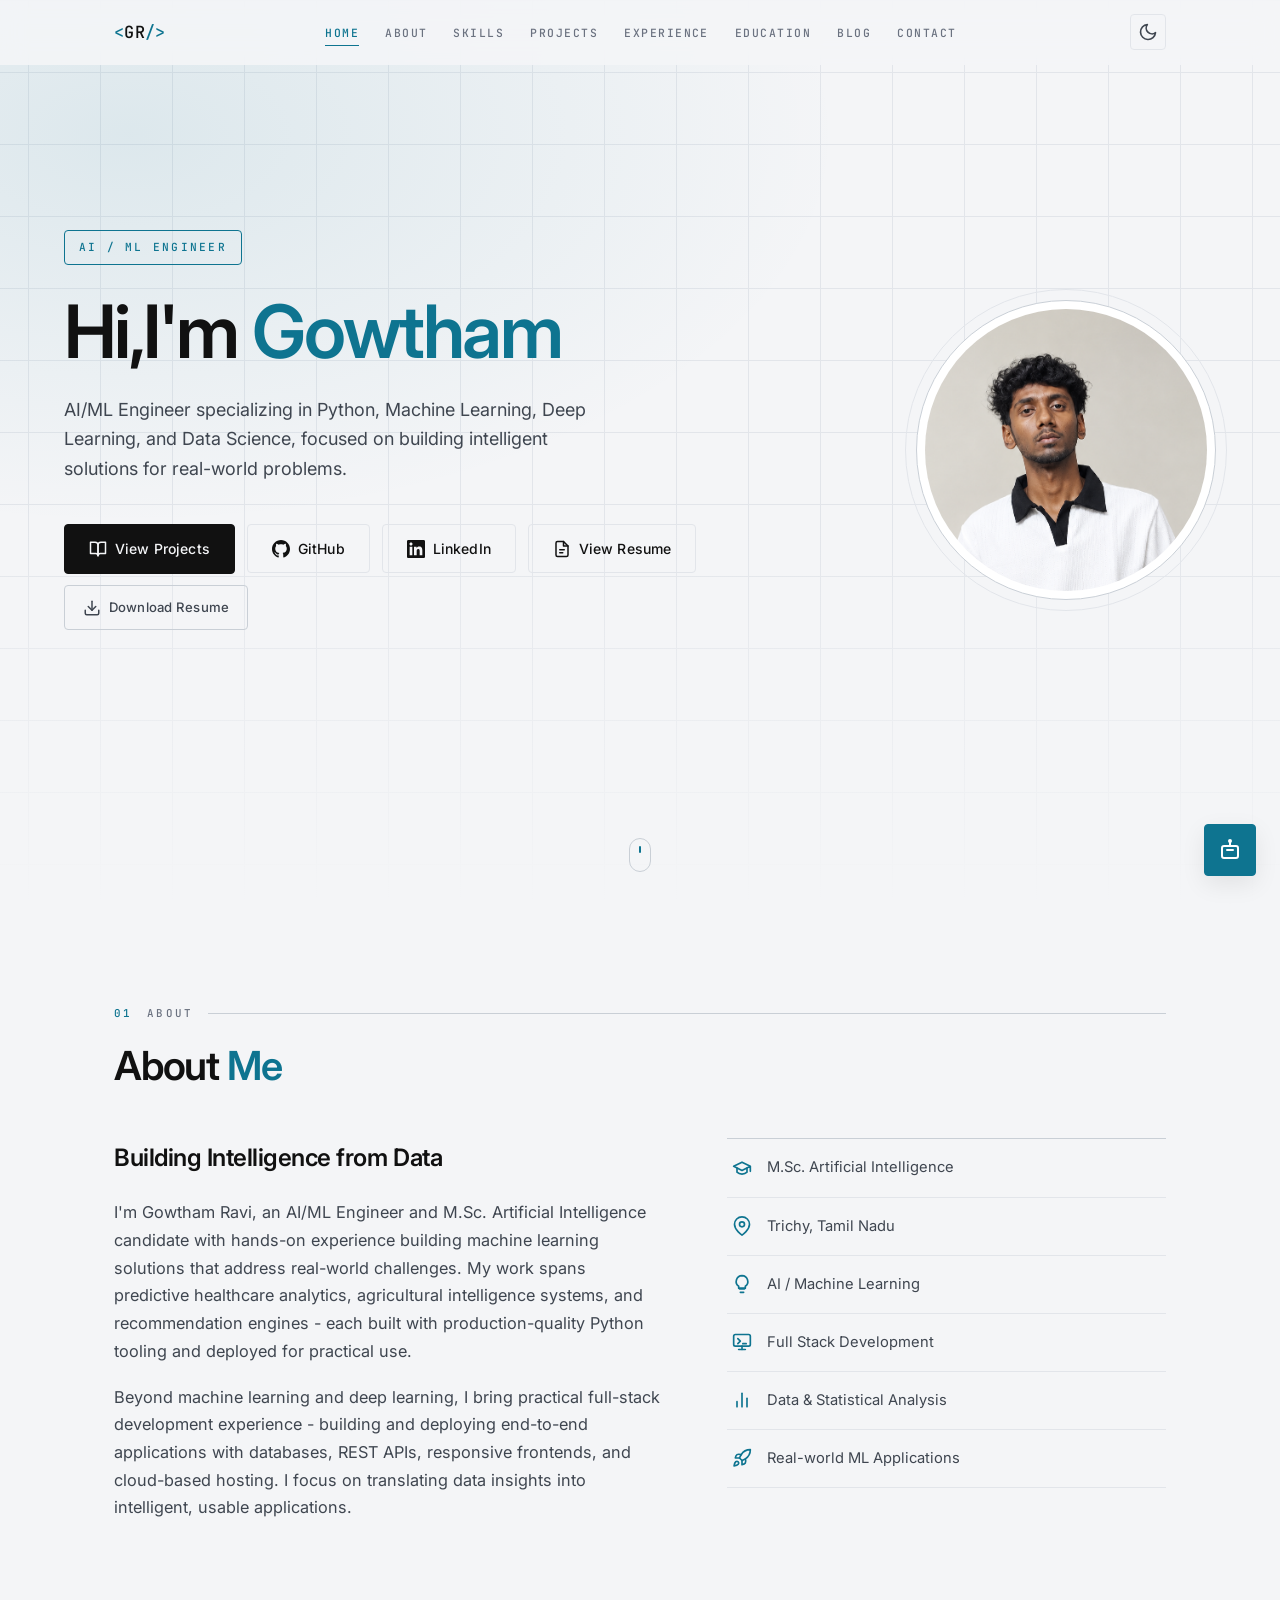
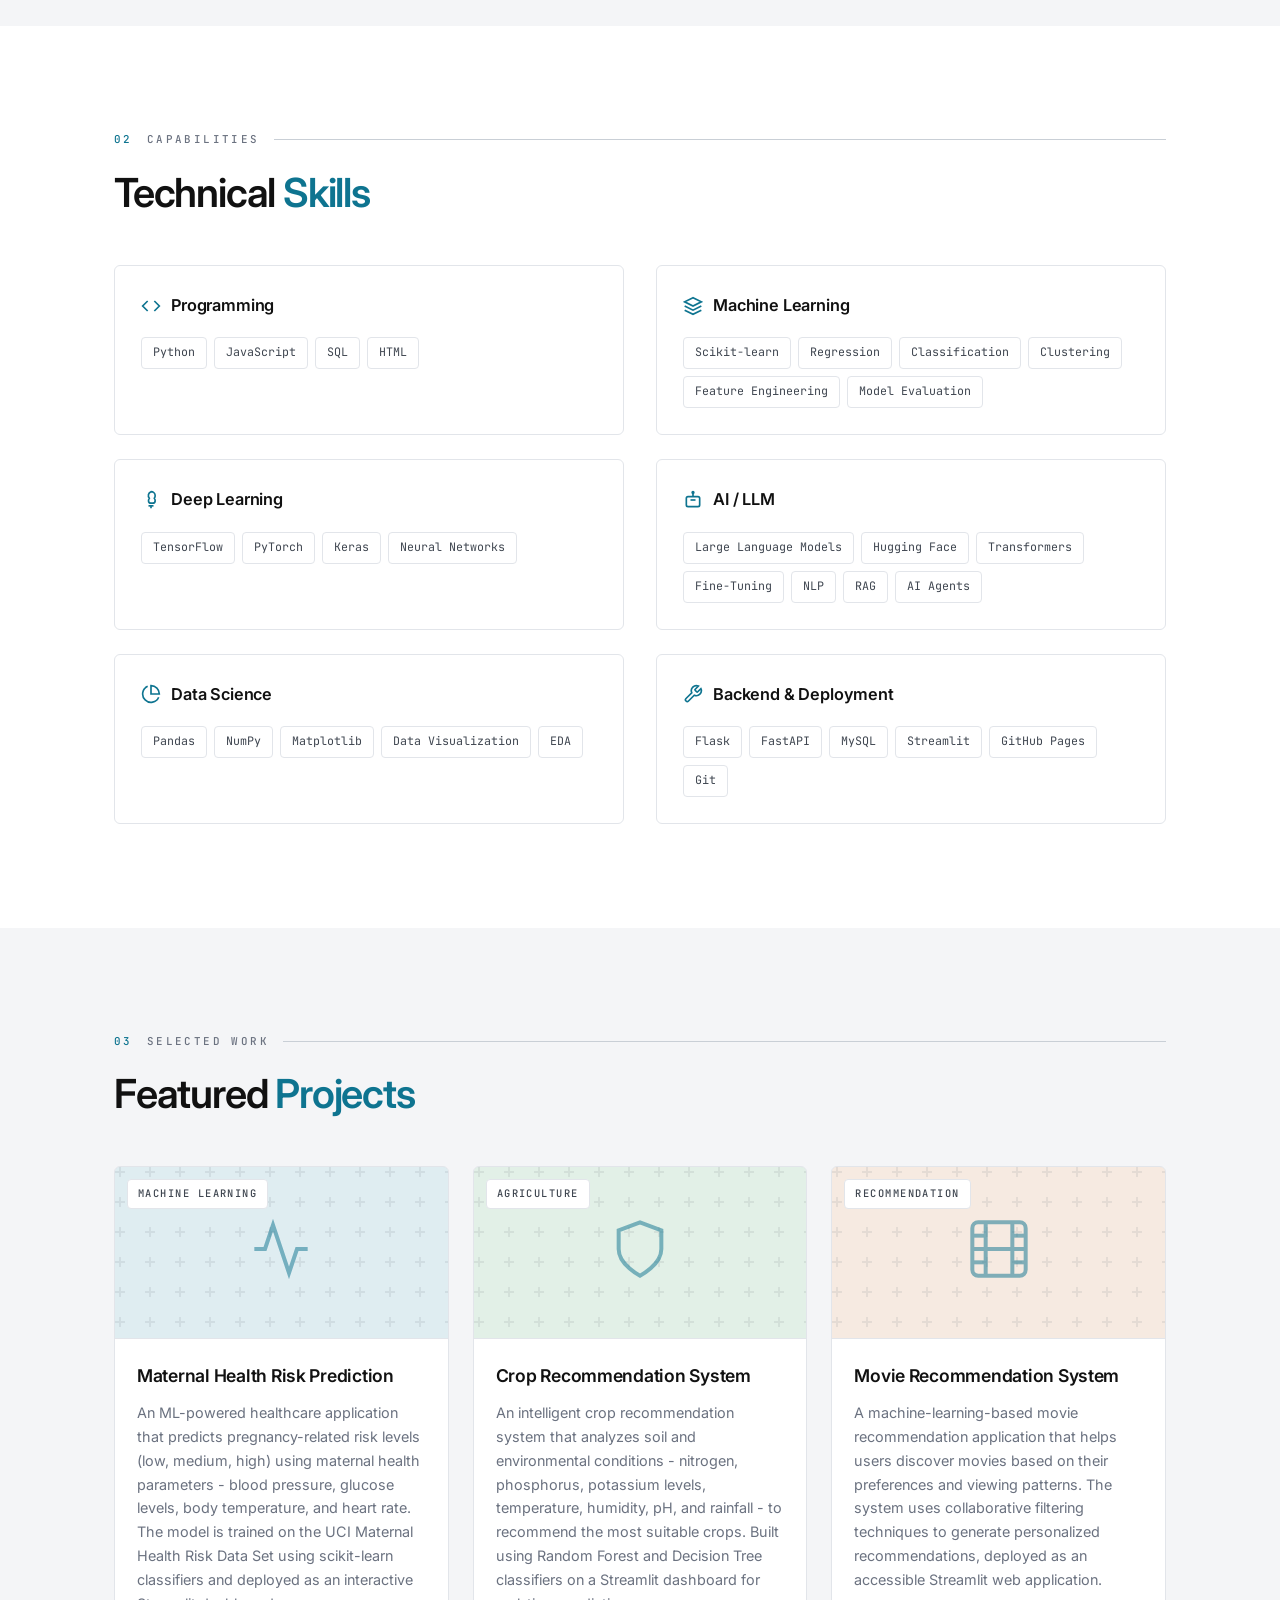
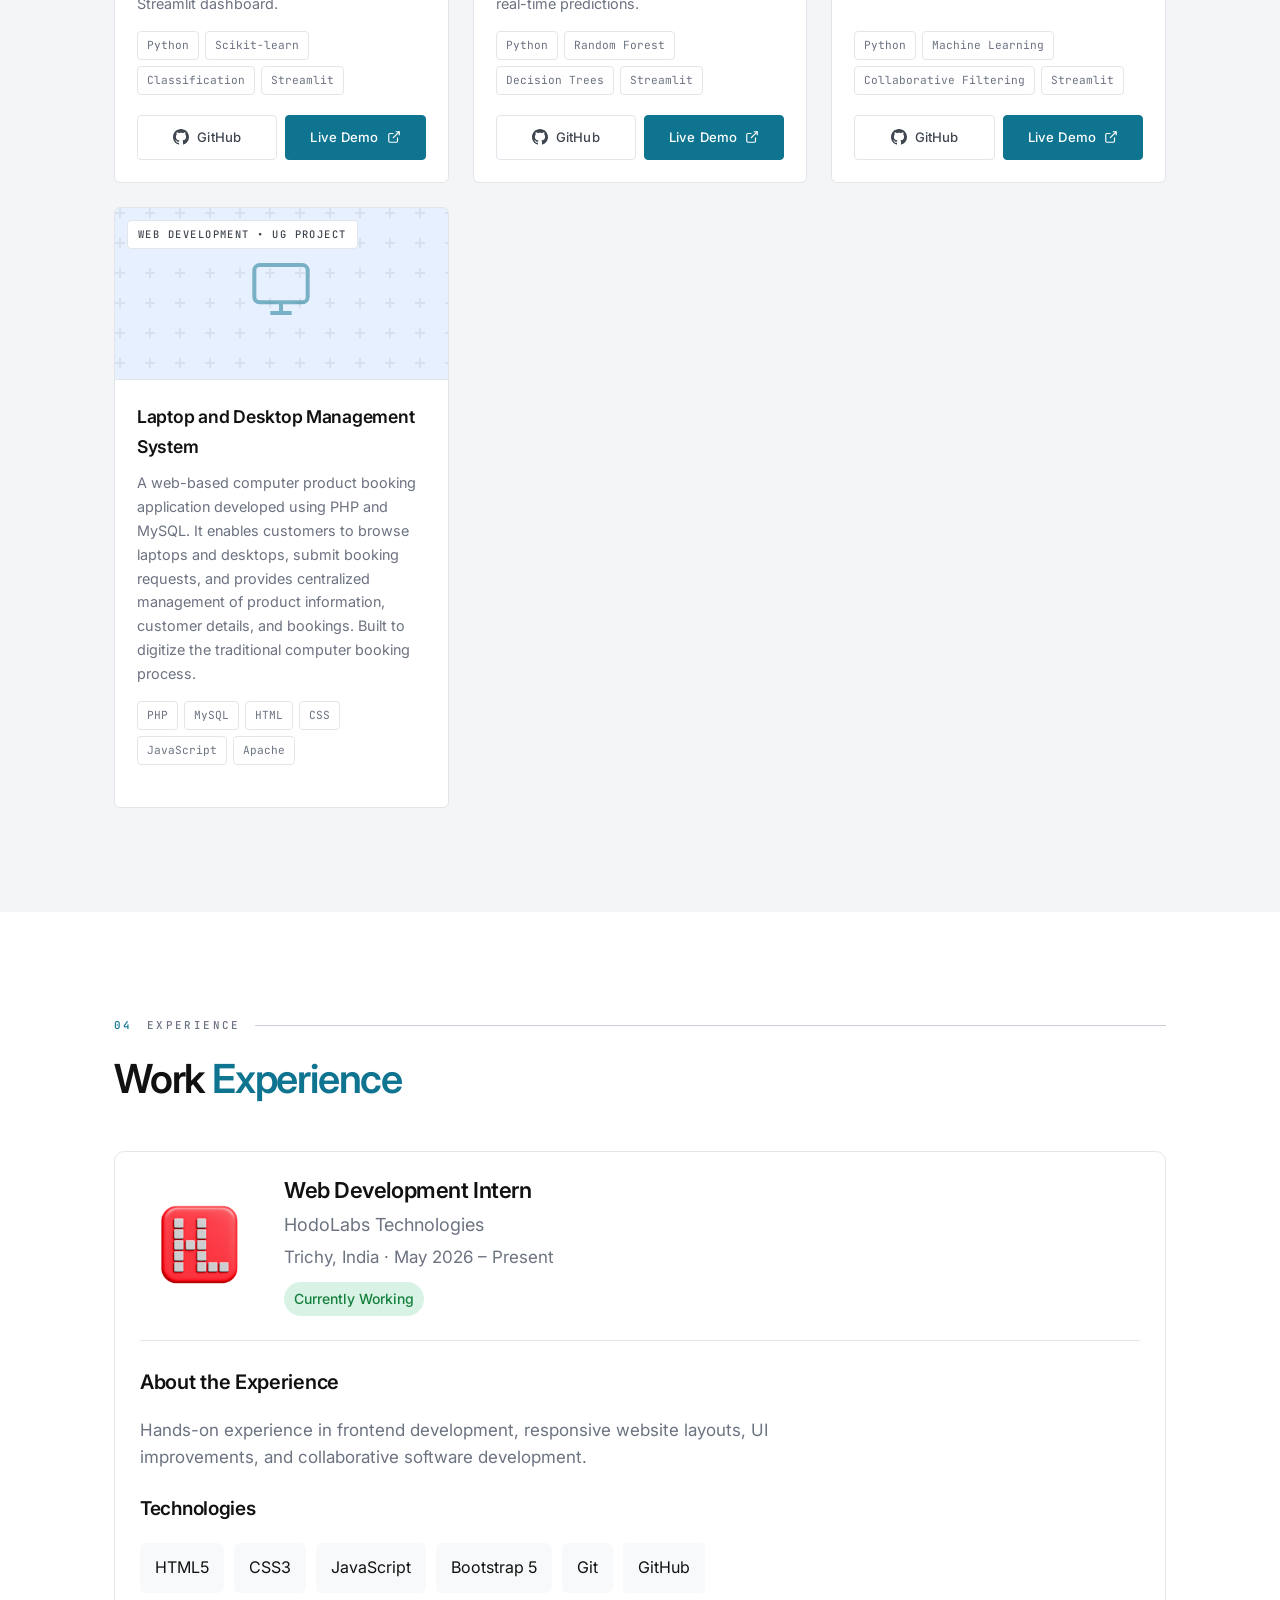
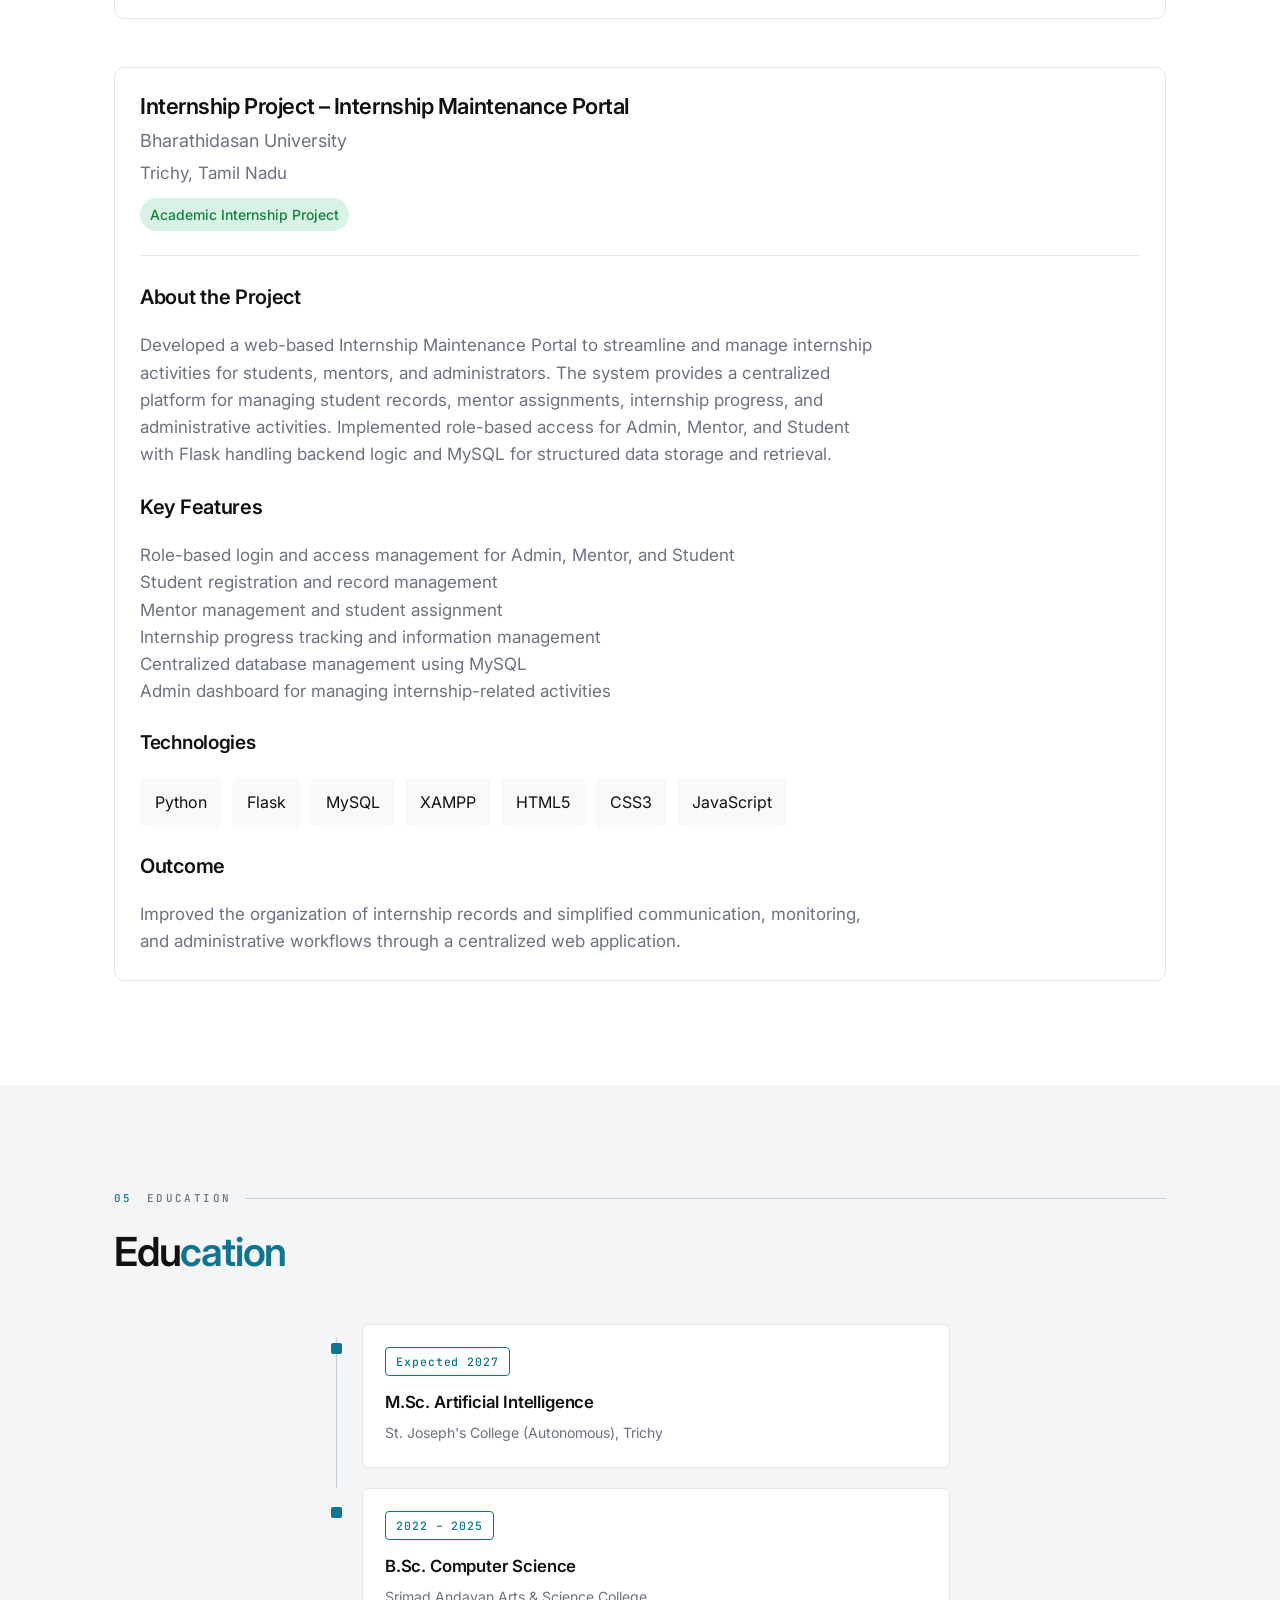
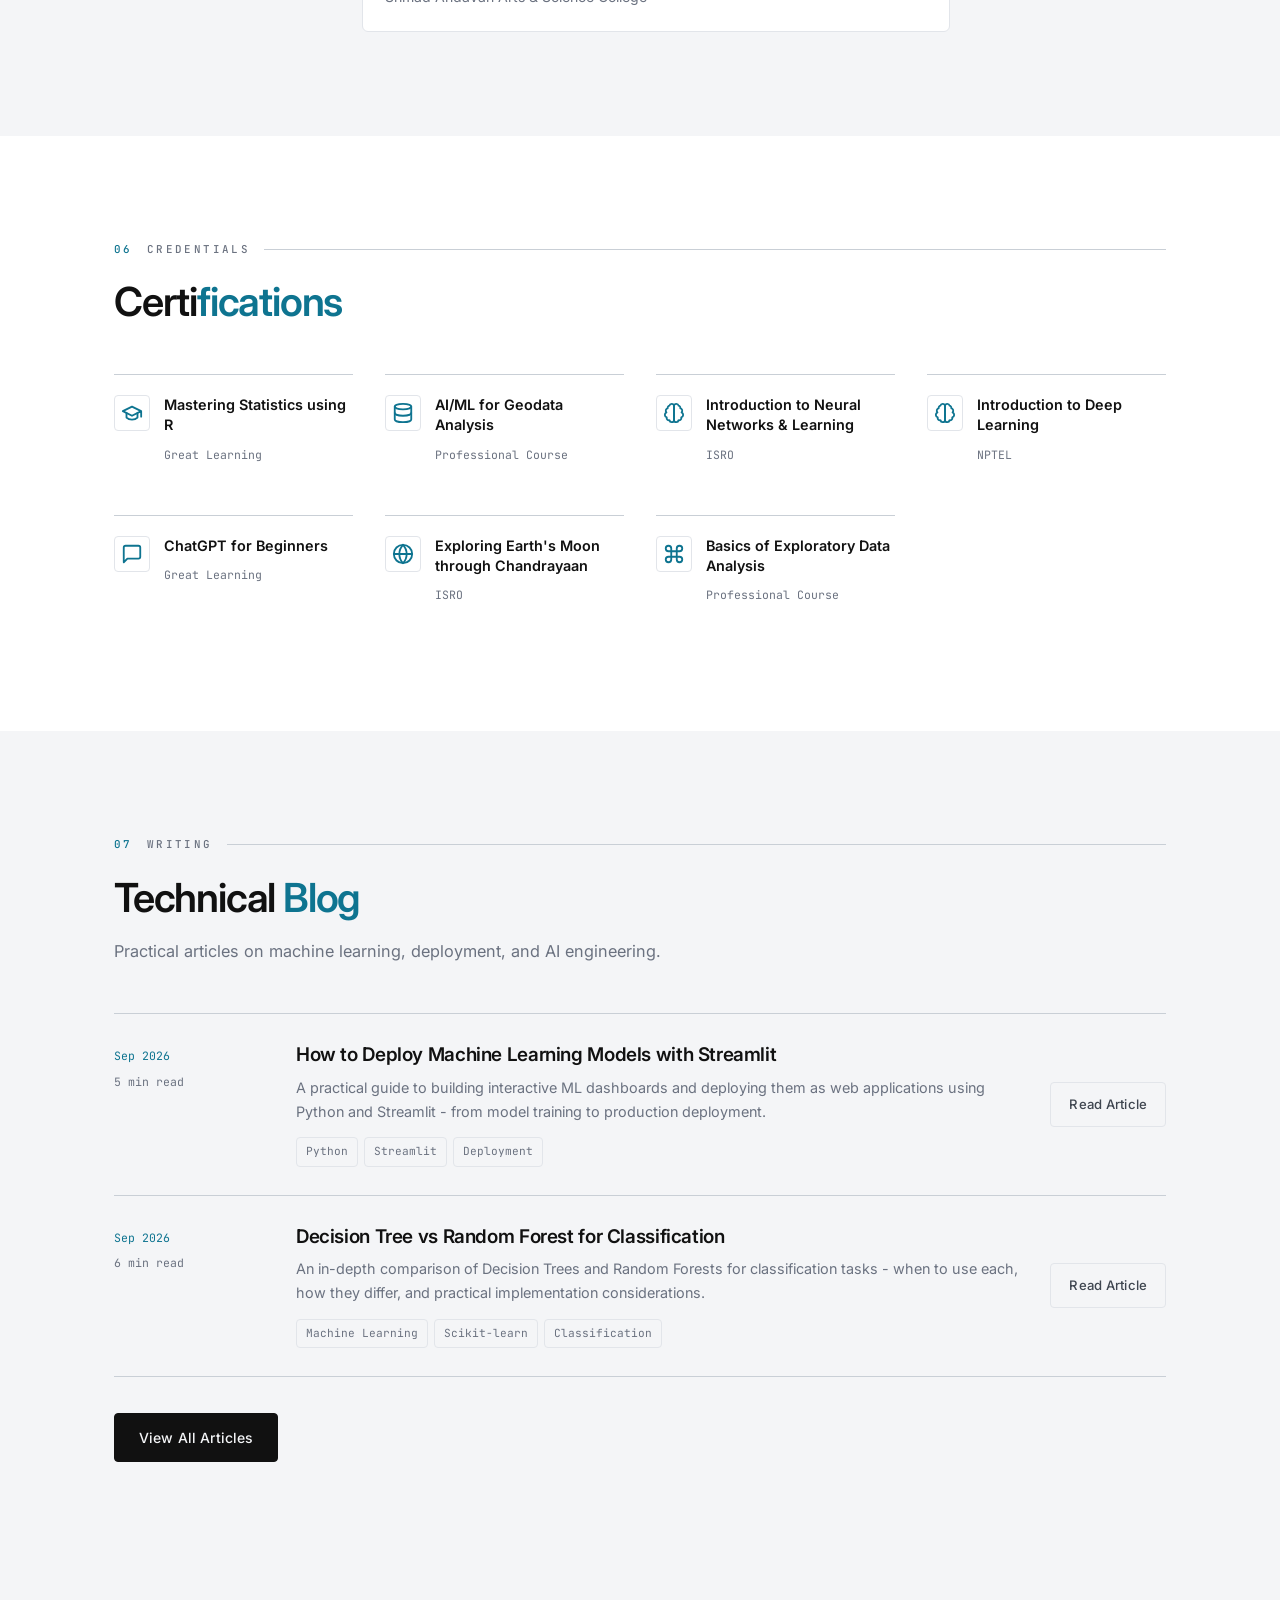
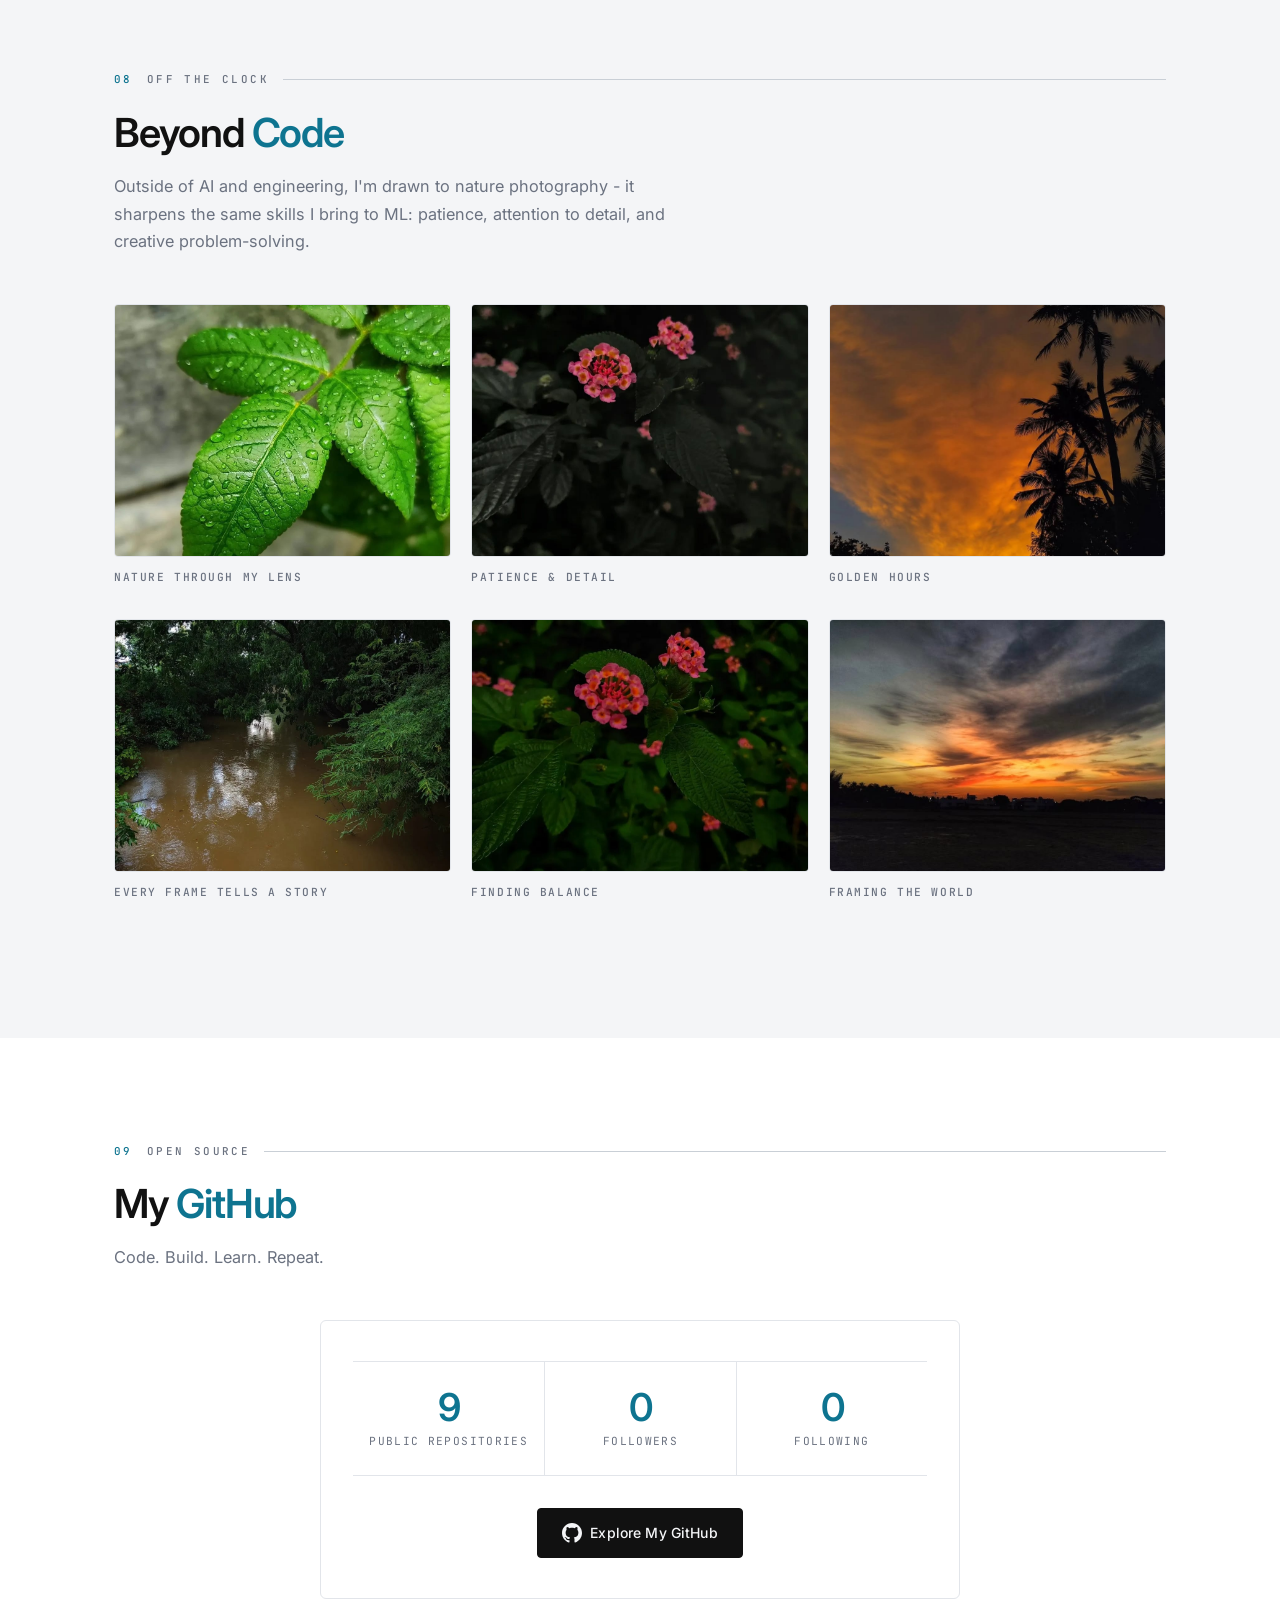
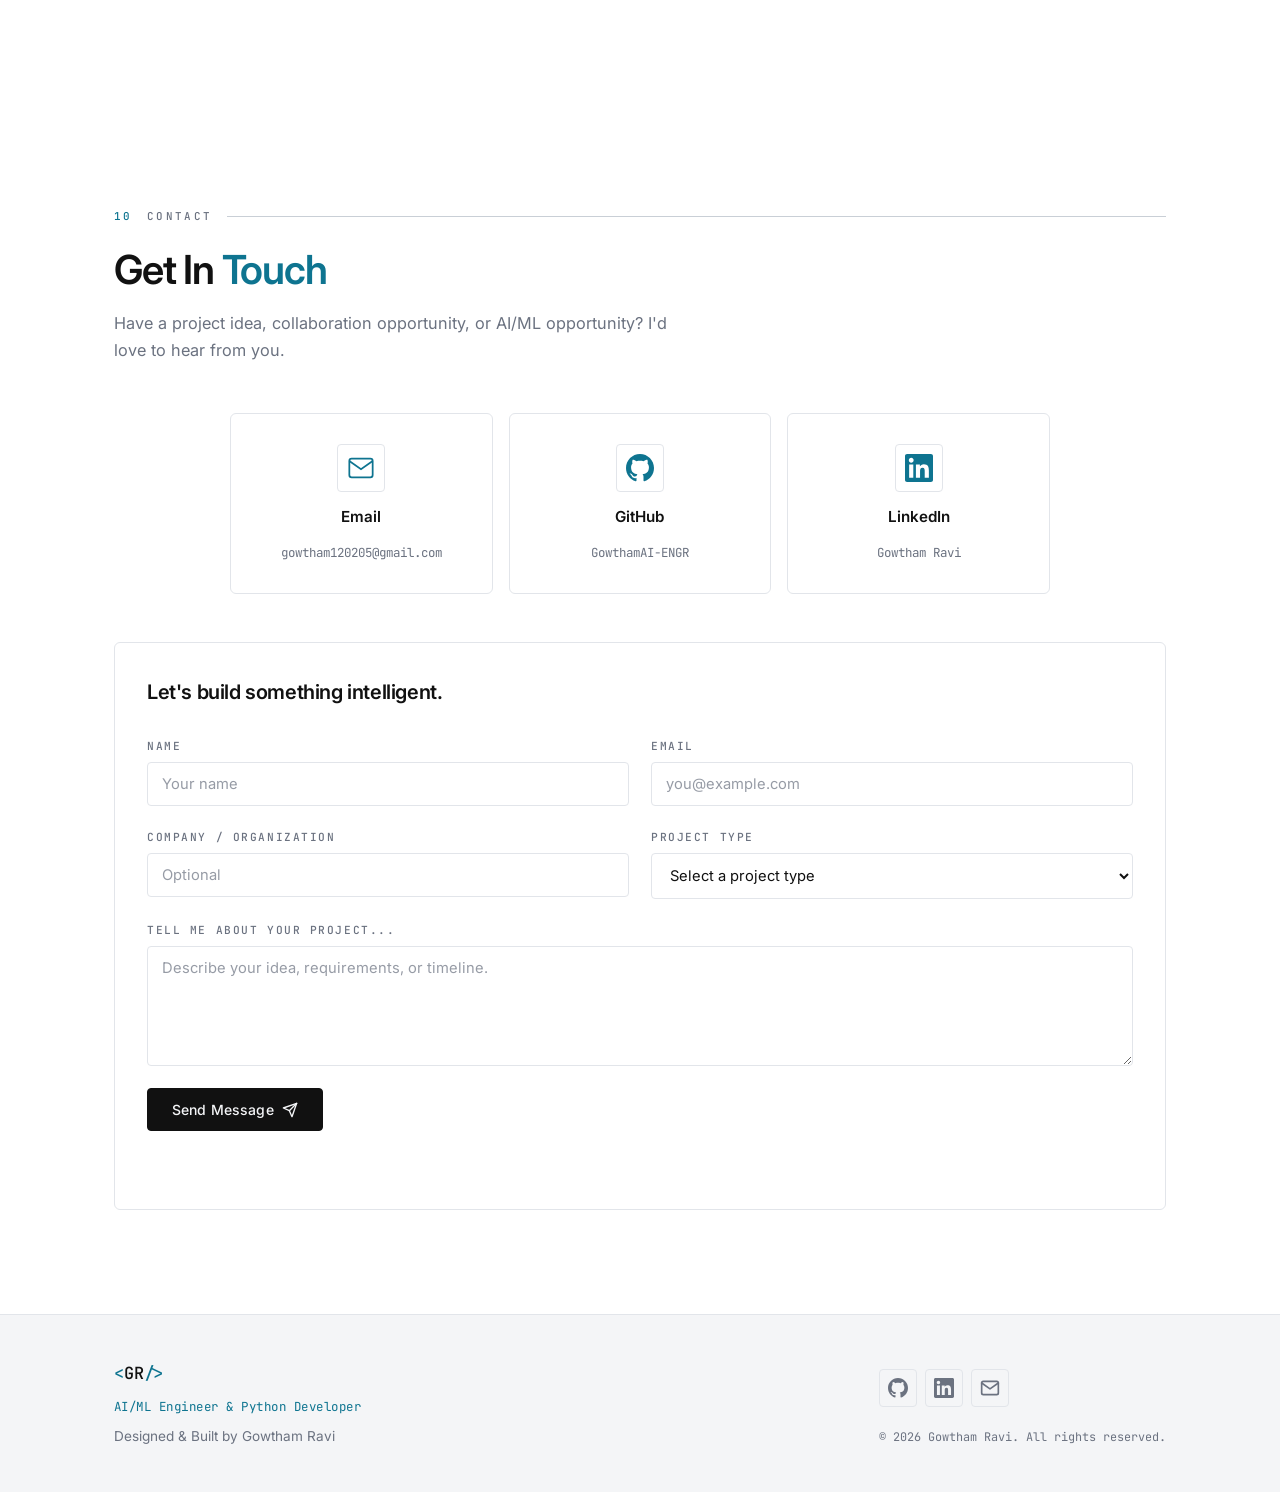
==== commit f052e331: "Add Laptop and Desktop Management System project and Internship Maintenance Portal to portfolio" ====
--- a/index.html
+++ b/index.html
@@ -429,6 +429,34 @@
           </div>
         </div>
 
+        <!-- Project 4: Laptop and Desktop Management System -->
+        <div class="project-card reveal">
+          <div class="project-image" style="--card-gradient: rgba(59, 130, 246, 0.12);">
+            <div class="project-image-inner">
+              <svg width="64" height="64" viewBox="0 0 24 24" fill="none" stroke="currentColor" stroke-width="1.5" opacity="0.6">
+                <rect x="2" y="3" width="20" height="14" rx="2" ry="2"></rect>
+                <line x1="8" y1="21" x2="16" y2="21"></line>
+                <line x1="12" y1="17" x2="12" y2="21"></line>
+              </svg>
+            </div>
+            <div class="project-badge">Web Development • UG Project</div>
+          </div>
+          <div class="project-content">
+            <h3 class="project-title">Laptop and Desktop Management System</h3>
+            <p class="project-desc">
+              A web-based computer product booking application developed using PHP and MySQL. It enables customers to browse laptops and desktops, submit booking requests, and provides centralized management of product information, customer details, and bookings. Built to digitize the traditional computer booking process.
+            </p>
+            <div class="project-tags">
+              <span>PHP</span>
+              <span>MySQL</span>
+              <span>HTML</span>
+              <span>CSS</span>
+              <span>JavaScript</span>
+              <span>Apache</span>
+            </div>
+          </div>
+        </div>
+
       </div>
     </div>
   </section>
@@ -470,6 +498,59 @@
             <li>Git</li>
             <li>GitHub</li>
           </ul>
+        </section>
+      </article>
+
+      <!-- Internship Project: Internship Maintenance Portal -->
+      <article class="internship-card reveal">
+        <header class="internship-head">
+          <div class="internship-meta">
+            <h3 class="internship-role">Internship Project – Internship Maintenance Portal</h3>
+            <p class="internship-company">Bharathidasan University</p>
+            <p class="internship-place">Trichy, Tamil Nadu</p>
+            <span class="internship-status">Academic Internship Project</span>
+          </div>
+        </header>
+
+        <hr class="internship-divider">
+
+        <section class="internship-block">
+          <h4 class="internship-heading">About the Project</h4>
+          <p class="internship-text">
+            Developed a web-based Internship Maintenance Portal to streamline and manage internship activities for students, mentors, and administrators. The system provides a centralized platform for managing student records, mentor assignments, internship progress, and administrative activities. Implemented role-based access for Admin, Mentor, and Student with Flask handling backend logic and MySQL for structured data storage and retrieval.
+          </p>
+        </section>
+
+        <section class="internship-block">
+          <h4 class="internship-heading">Key Features</h4>
+          <ul class="internship-text">
+            <li>Role-based login and access management for Admin, Mentor, and Student</li>
+            <li>Student registration and record management</li>
+            <li>Mentor management and student assignment</li>
+            <li>Internship progress tracking and information management</li>
+            <li>Centralized database management using MySQL</li>
+            <li>Admin dashboard for managing internship-related activities</li>
+          </ul>
+        </section>
+
+        <section class="internship-block">
+          <h4 class="internship-heading internship-heading--compact">Technologies</h4>
+          <ul class="internship-tags">
+            <li>Python</li>
+            <li>Flask</li>
+            <li>MySQL</li>
+            <li>XAMPP</li>
+            <li>HTML5</li>
+            <li>CSS3</li>
+            <li>JavaScript</li>
+          </ul>
+        </section>
+
+        <section class="internship-block">
+          <h4 class="internship-heading">Outcome</h4>
+          <p class="internship-text">
+            Improved the organization of internship records and simplified communication, monitoring, and administrative workflows through a centralized web application.
+          </p>
         </section>
       </article>
     </div>
--- a/css/style.css
+++ b/css/style.css
@@ -1584,10 +1584,6 @@
     height: 240px;
   }
 
-  .hero-buttons .btn:nth-child(n+4) {
-    display: none;
-  }
-
   .about-grid {
     gap: 40px;
   }
